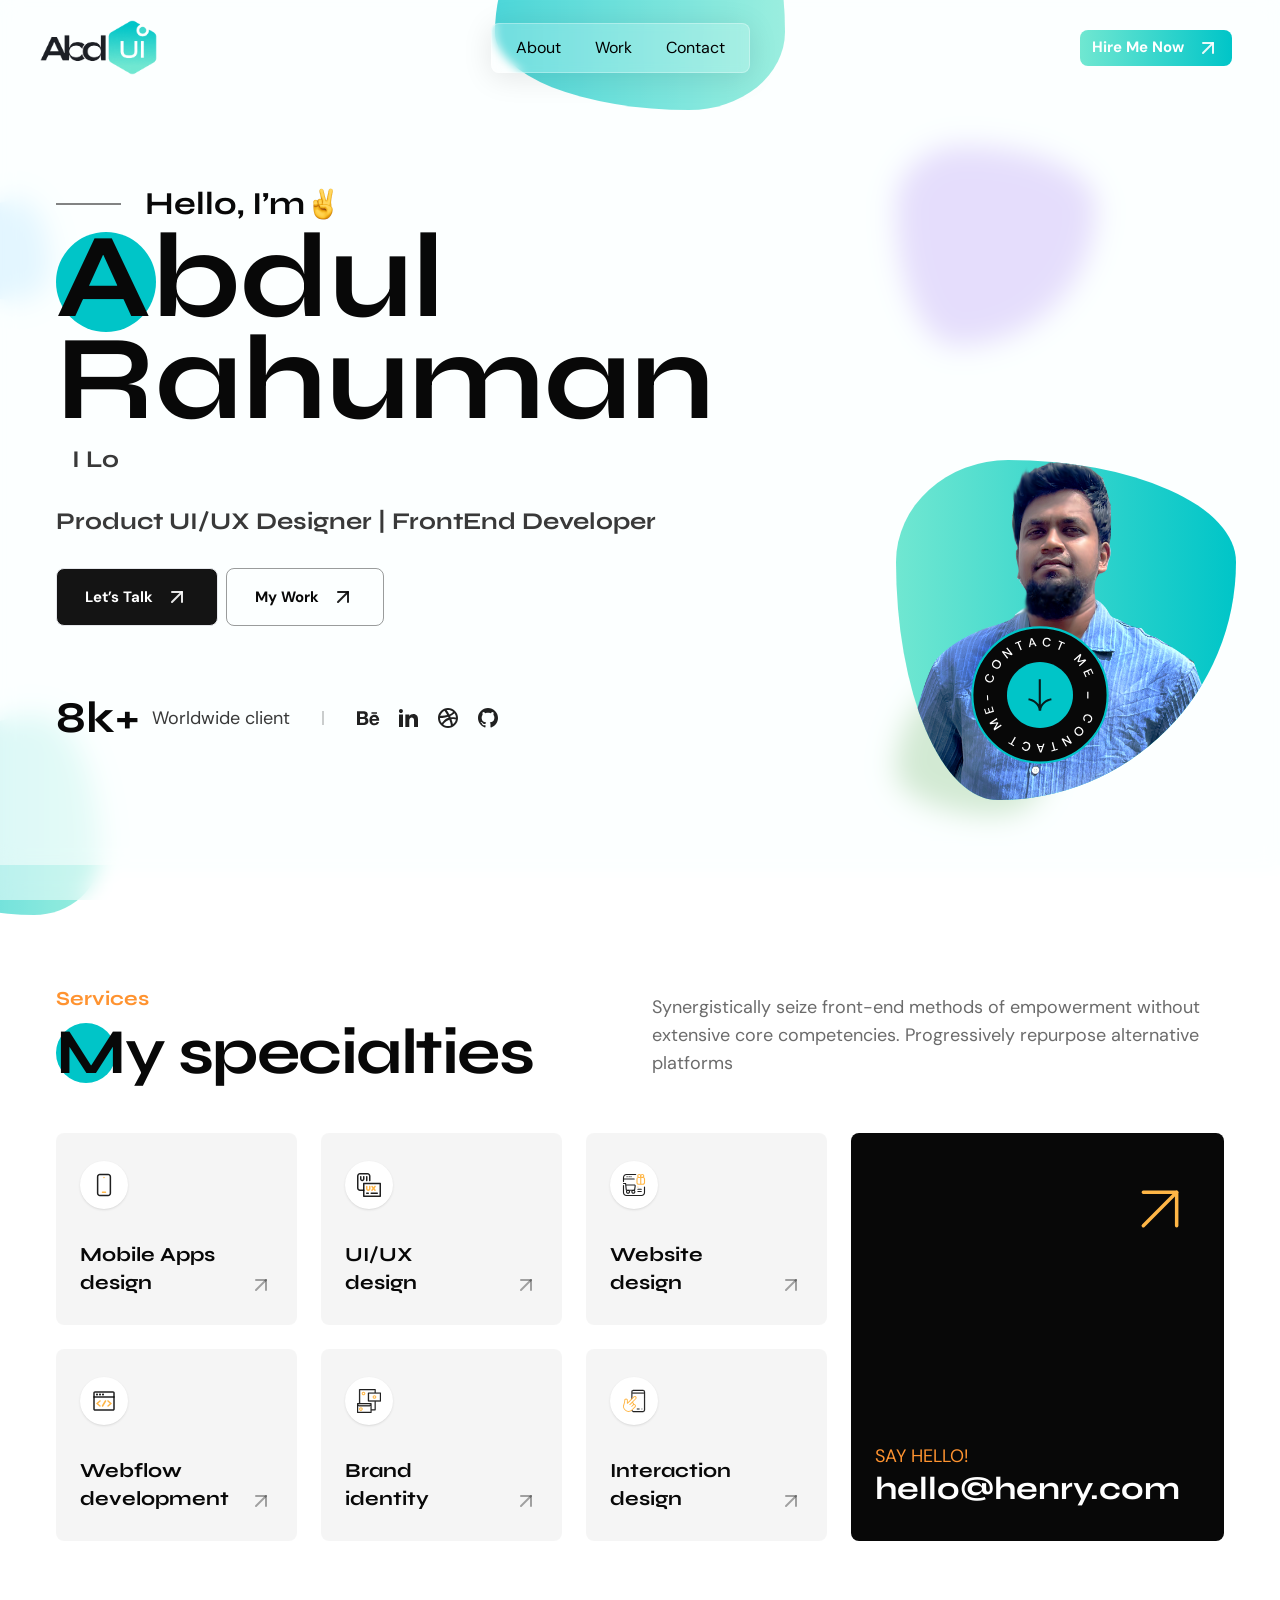
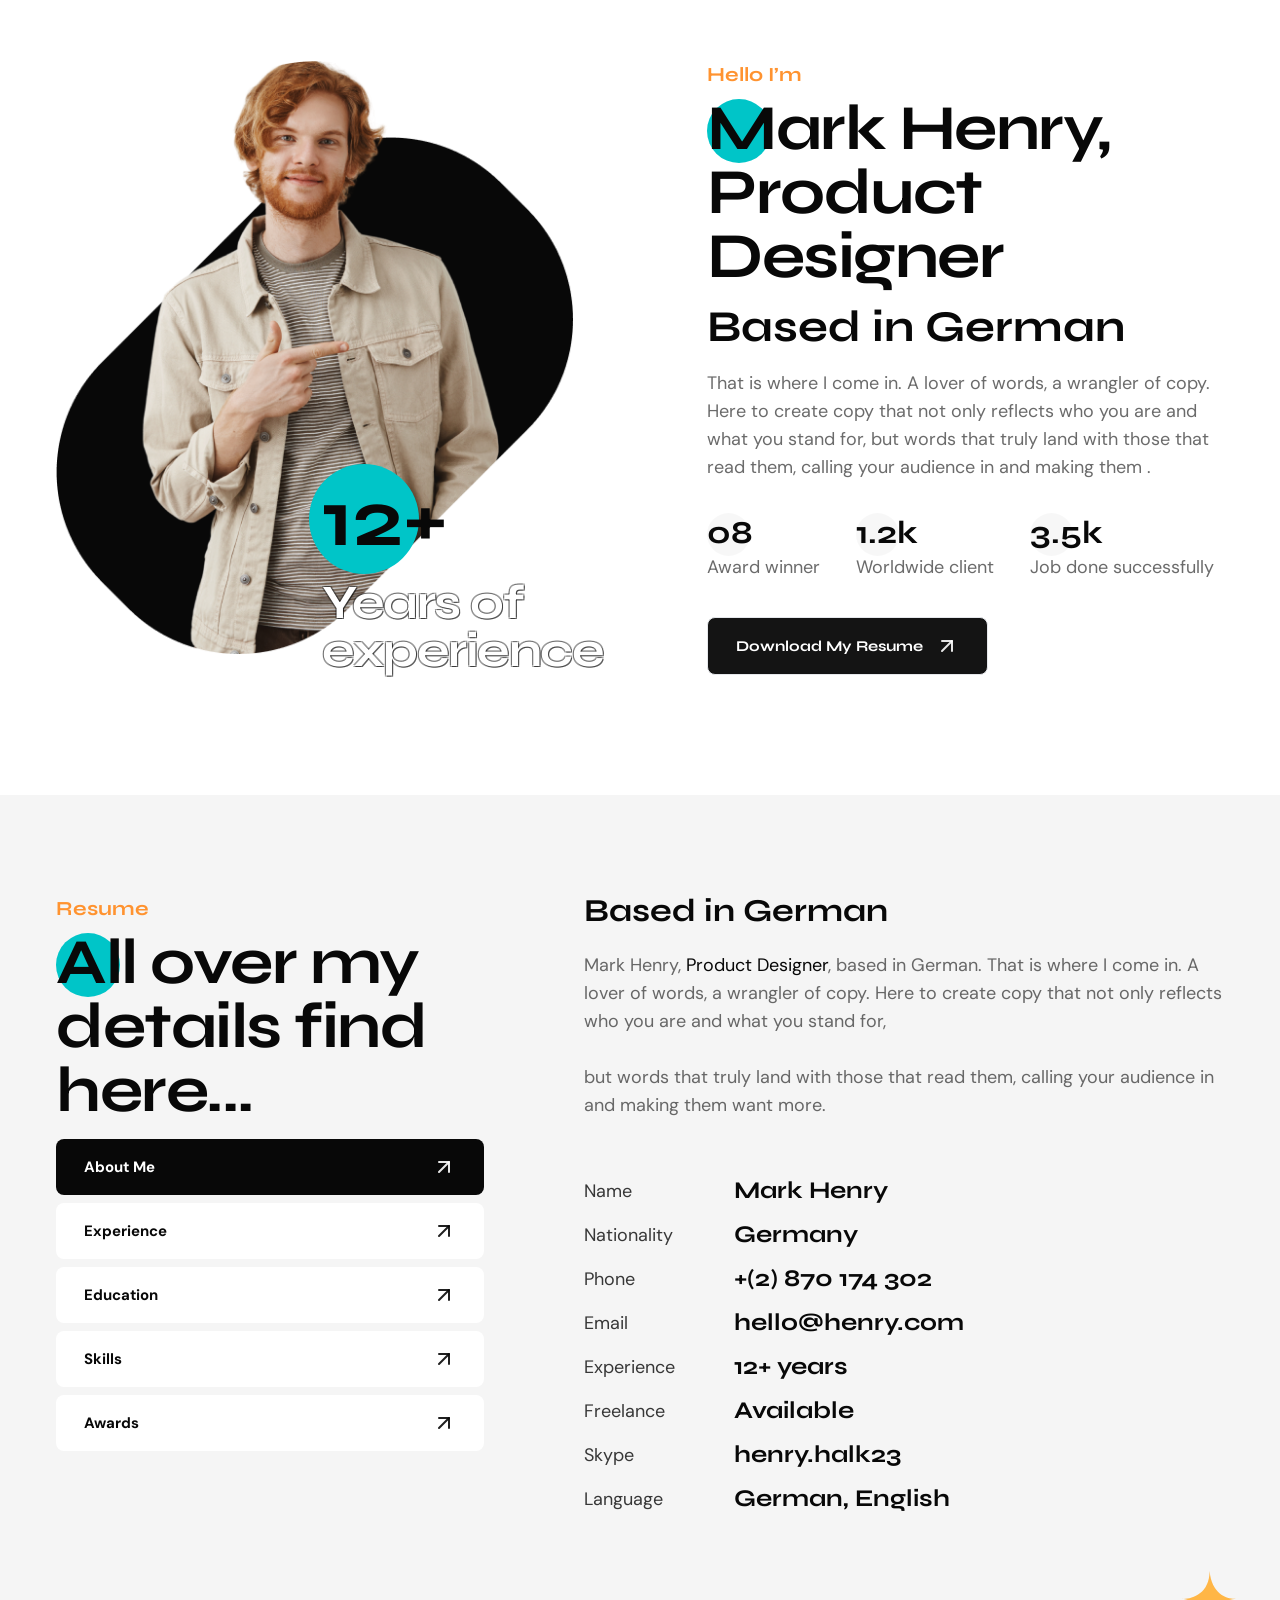
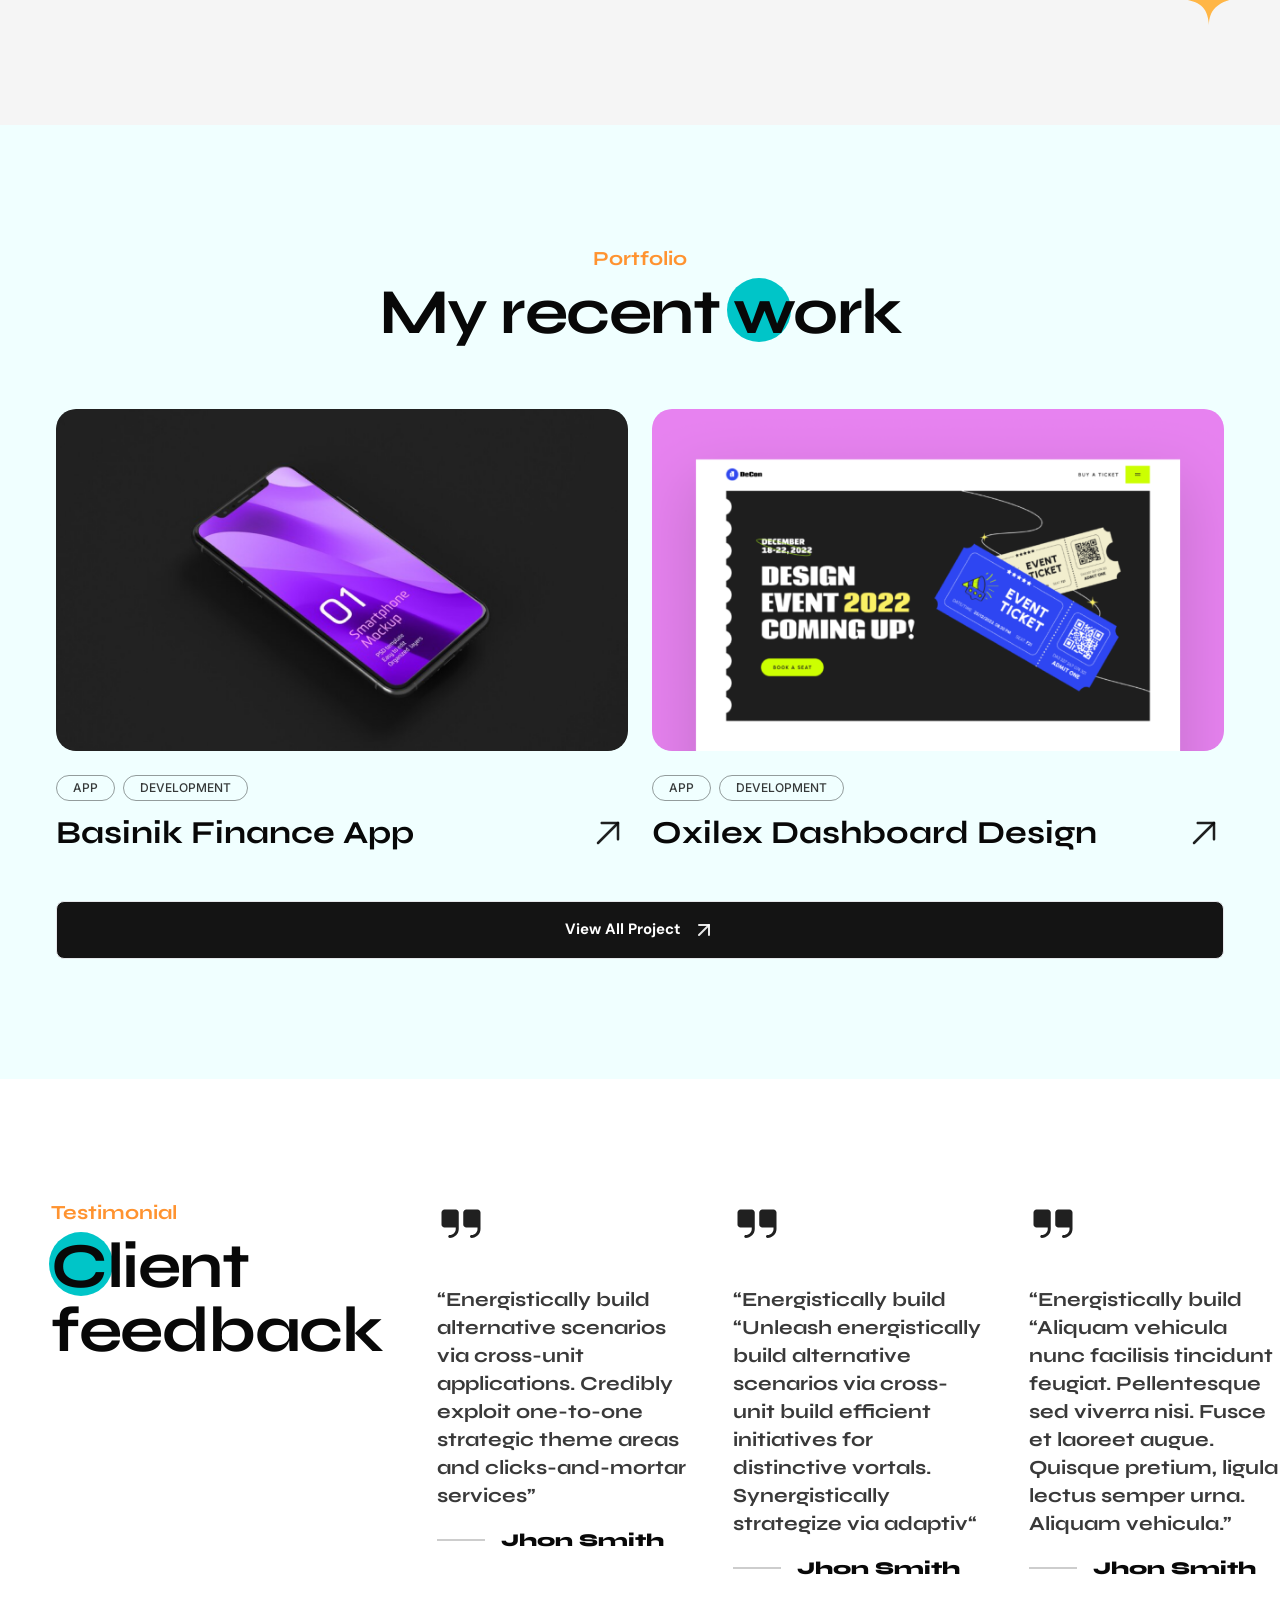
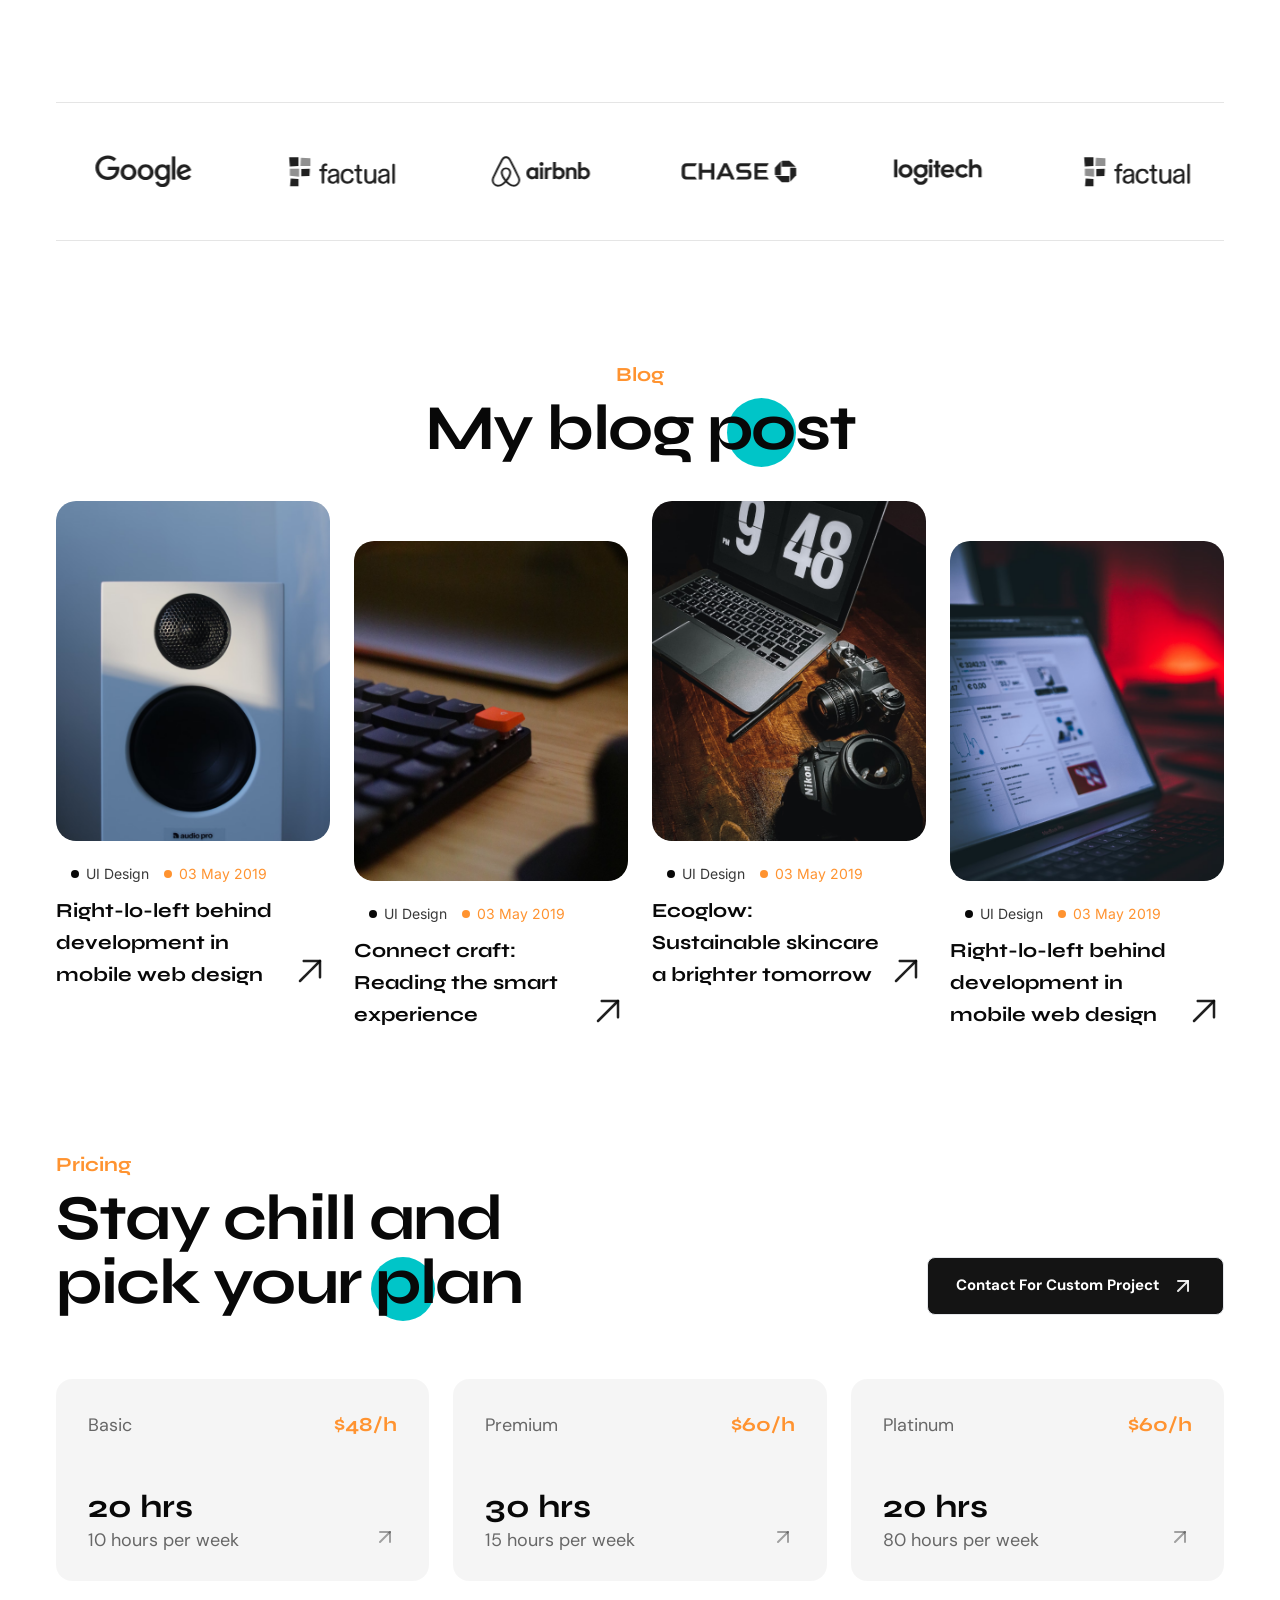
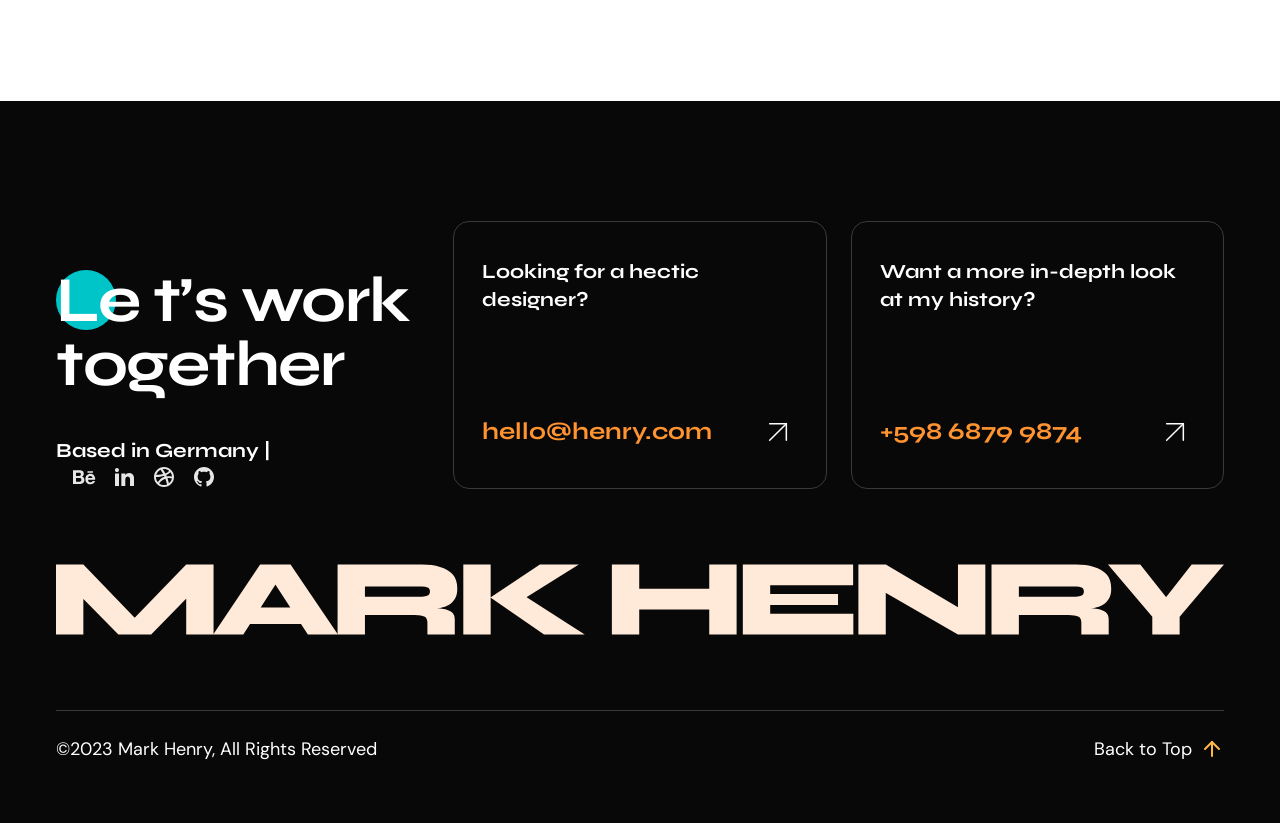
==== index.html @ 4e64bc38 "UI changes" ====
<!DOCTYPE html>
<html class="no-js" lang="en">
  <head>
    <meta charset="utf-8" />
    <meta http-equiv="x-ua-compatible" content="ie=edge" />
    <title>Perez - Tailwind CSS Personal Portfolio Template</title>
    <meta name="AdsBot-Google" content="noindex follow" />
    <meta
      name="description"
      content="Perez - Tailwind CSS Personal Portfolio Template"
    />
    <meta
      name="viewport"
      content="width=device-width, initial-scale=1, shrink-to-fit=no"
    />

    <!-- Favicon -->
    <link rel="shortcut icon" type="image/x-icon" href="images/favicon.png" />

    <!-- CSS (Font, Vendor, Icon, Plugins & Style CSS files) -->

    <!-- Font CSS -->

    <link rel="preconnect" href="https://fonts.googleapis.com" />
    <link rel="preconnect" href="https://fonts.gstatic.com" crossorigin="" />
    <link
      href="https://fonts.googleapis.com/css2?family=DM+Sans:ital,opsz,wght@0,9..40,100;0,9..40,200;0,9..40,300;0,9..40,400;0,9..40,500;0,9..40,600;0,9..40,700;0,9..40,800;0,9..40,900;0,9..40,1000;1,9..40,100;1,9..40,200;1,9..40,300;1,9..40,400;1,9..40,500;1,9..40,600;1,9..40,700;1,9..40,800;1,9..40,900;1,9..40,1000&amp;family=Inter:wght@100;200;300;400;500;600;700;800;900&amp;family=Poppins:ital,wght@0,100;0,200;0,300;0,400;0,500;0,600;0,700;0,800;0,900;1,100;1,200;1,300;1,400;1,500;1,600;1,700;1,800;1,900&amp;family=Syne:wght@400;500;600;700;800&amp;display=swap"
      rel="stylesheet"
    />

    <!-- Plugins CSS (All Plugins Files) -->
    <link rel="stylesheet" href="css/aos.css" />
    <link rel="stylesheet" href="css/swiper-bundle.min.css" />

    <!-- Style CSS -->
    <link rel="stylesheet" href="css/style.css" />
    <link rel="stylesheet" href="css/custom_styles.css" />
  </head>

  <body>
    <div class="overflow-x-hidden">
      <!-- Header start -->

      <div class="glass"></div>
      <div class="canvas">
        <div class="circles">
          <div class="circle research"></div>
          <div class="circle design"></div>
        </div>
        <div class="overlay"></div>
      </div>
      <header
        id="sticky-header"
        class="header-sticky xl:pl-12 container absolute left-0 top-0 w-full z-10"
      >
        <div class="flex pl-4 xl:pl-0">
          <div class="flex-1 flex items-center justify-between">
            <a href="index.html">
              <img src="images/log.png" alt="logo" />
            </a>

            <!-- Link Start -->
            <ul class="navbar-blur">
              <li><a href="">About</a></li>
              <li><a href="">Work</a></li>
              <li><a href="">Contact</a></li>
            </ul>
            <div class="shape-blob two"></div>

            <a
              href="contact.html"
              class="btn-secondary flex items-center flex-wrap py-[6px] px-3 text-[15px] font-bold text-active leading-none mr-2 transition-all duration-300 hover:text-orange md:hover:text-white group"
              >Hire Me Now
              <span class="inline-block ml-3 group-hover:animate-arrow-move-up">
                <svg
                  width="24"
                  height="24"
                  viewBox="0 0 24 24"
                  fill="none"
                  xmlns="http://www.w3.org/2000/svg"
                >
                  <path
                    d="M7 17L17 7"
                    stroke="currentColor"
                    stroke-opacity="0.9"
                    stroke-width="2"
                    stroke-linecap="round"
                    stroke-linejoin="round"
                  ></path>
                  <path
                    d="M7 7H17V17"
                    stroke="currentColor"
                    stroke-opacity="0.9"
                    stroke-width="2"
                    stroke-linecap="round"
                    stroke-linejoin="round"
                  ></path>
                </svg>
              </span>
            </a>
            <!-- Link End -->
          </div>

          <!-- Button Start -->
          <div
            style="display: none"
            id="offcanvas-toggle"
            class="flex-none bg-active flex items-center flex-wrap justify-center py-7 px-[38px] cursor-pointer"
          >
            <button>
              <svg
                width="24"
                height="24"
                viewBox="0 0 24 24"
                fill="none"
                xmlns="http://www.w3.org/2000/svg"
              >
                <rect x="3" y="8" width="18" height="2" fill="white"></rect>
                <rect x="3" y="14" width="18" height="2" fill="white"></rect>
              </svg>
            </button>
          </div>
          <!-- Button End -->
        </div>
      </header>

      <!-- offcanvas-menu start -->
      <div
        id="offcanvas"
        class="offcanvas right-0 top-0 bottom-0 z-50 transform translate-x-full fixed h-full w-[350px] md:w-[460px] transition-all ease-in-out duration-300 bg-black-800 pl-8 flex flex-wrap flex-col justify-between"
      >
        <!-- close button start -->

        <div>
          <div
            class="flex flex-wrap justify-between items-center border-b border-border-white mb-[80px]"
          >
            <a href="index.html">
              <img src="images/offcanvas-logo.png" alt="" />
            </a>
            <button
              id="offcanvas-close"
              class="offcanvas-close bg-primary py-7 px-[38px]"
              aria-label="offcanvas"
            >
              <svg
                width="24"
                height="24"
                viewBox="0 0 24 24"
                fill="none"
                xmlns="http://www.w3.org/2000/svg"
              >
                <path
                  fill-rule="evenodd"
                  clip-rule="evenodd"
                  d="M19.2803 4.71967C19.5732 5.01256 19.5732 5.48744 19.2803 5.78033L5.78033 19.2803C5.48744 19.5732 5.01256 19.5732 4.71967 19.2803C4.42678 18.9874 4.42678 18.5126 4.71967 18.2197L18.2197 4.71967C18.5126 4.42678 18.9874 4.42678 19.2803 4.71967Z"
                  fill="white"
                ></path>
                <path
                  fill-rule="evenodd"
                  clip-rule="evenodd"
                  d="M4.71967 4.71967C5.01256 4.42678 5.48744 4.42678 5.78033 4.71967L19.2803 18.2197C19.5732 18.5126 19.5732 18.9874 19.2803 19.2803C18.9874 19.5732 18.5126 19.5732 18.2197 19.2803L4.71967 5.78033C4.42678 5.48744 4.42678 5.01256 4.71967 4.71967Z"
                  fill="white"
                ></path>
              </svg>
            </button>
          </div>

          <!-- close button end -->

          <!-- offcanvas-menu start -->

          <nav
            class="offcanvas-menu mr-[40px] flex flex-wrap flex-col justify-between"
          >
            <ul>
              <li class="border-b border-border-white py-4 group">
                <a
                  href="index.html"
                  class="text-white text-xl font-bold font-Syne leading-none flex flex-wrap items-center justify-between hover:text-orange transition duration-300"
                  >Home
                  <span class="inline-block group-hover:animate-arrow-move-up">
                    <svg
                      width="24"
                      height="24"
                      viewBox="0 0 24 24"
                      fill="none"
                      xmlns="http://www.w3.org/2000/svg"
                    >
                      <path
                        d="M7 17L17 7"
                        stroke="currentColor"
                        stroke-opacity="0.9"
                        stroke-width="2"
                        stroke-linecap="round"
                        stroke-linejoin="round"
                      ></path>
                      <path
                        d="M7 7H17V17"
                        stroke="currentColor"
                        stroke-opacity="0.9"
                        stroke-width="2"
                        stroke-linecap="round"
                        stroke-linejoin="round"
                      ></path>
                    </svg>
                  </span>
                </a>
              </li>
              <li class="border-b border-border-white py-4 group">
                <a
                  href="about.html"
                  class="text-white text-xl font-bold font-Syne leading-none flex flex-wrap items-center justify-between hover:text-orange transition duration-300"
                  >About
                  <span class="inline-block group-hover:animate-arrow-move-up">
                    <svg
                      width="24"
                      height="24"
                      viewBox="0 0 24 24"
                      fill="none"
                      xmlns="http://www.w3.org/2000/svg"
                    >
                      <path
                        d="M7 17L17 7"
                        stroke="currentColor"
                        stroke-opacity="0.9"
                        stroke-width="2"
                        stroke-linecap="round"
                        stroke-linejoin="round"
                      ></path>
                      <path
                        d="M7 7H17V17"
                        stroke="currentColor"
                        stroke-opacity="0.9"
                        stroke-width="2"
                        stroke-linecap="round"
                        stroke-linejoin="round"
                      ></path>
                    </svg>
                  </span>
                </a>
              </li>
              <li class="border-b border-border-white py-4 group">
                <a
                  href="projects.html"
                  class="text-white text-xl font-bold font-Syne leading-none flex flex-wrap items-center justify-between hover:text-orange transition duration-300"
                  >Project
                  <span class="inline-block group-hover:animate-arrow-move-up">
                    <svg
                      width="24"
                      height="24"
                      viewBox="0 0 24 24"
                      fill="none"
                      xmlns="http://www.w3.org/2000/svg"
                    >
                      <path
                        d="M7 17L17 7"
                        stroke="currentColor"
                        stroke-opacity="0.9"
                        stroke-width="2"
                        stroke-linecap="round"
                        stroke-linejoin="round"
                      ></path>
                      <path
                        d="M7 7H17V17"
                        stroke="currentColor"
                        stroke-opacity="0.9"
                        stroke-width="2"
                        stroke-linecap="round"
                        stroke-linejoin="round"
                      ></path>
                    </svg>
                  </span>
                </a>
              </li>
              <li class="border-b border-border-white py-4 group">
                <a
                  href="project-details.html"
                  class="text-white text-xl font-bold font-Syne leading-none flex flex-wrap items-center justify-between hover:text-orange transition duration-300"
                  >Project details
                  <span class="inline-block group-hover:animate-arrow-move-up">
                    <svg
                      width="24"
                      height="24"
                      viewBox="0 0 24 24"
                      fill="none"
                      xmlns="http://www.w3.org/2000/svg"
                    >
                      <path
                        d="M7 17L17 7"
                        stroke="currentColor"
                        stroke-opacity="0.9"
                        stroke-width="2"
                        stroke-linecap="round"
                        stroke-linejoin="round"
                      ></path>
                      <path
                        d="M7 7H17V17"
                        stroke="currentColor"
                        stroke-opacity="0.9"
                        stroke-width="2"
                        stroke-linecap="round"
                        stroke-linejoin="round"
                      ></path>
                    </svg>
                  </span>
                </a>
              </li>
              <li class="border-b border-border-white py-4 group">
                <a
                  href="blog.html"
                  class="text-white text-xl font-bold font-Syne leading-none flex flex-wrap items-center justify-between hover:text-orange transition duration-300"
                  >Blog
                  <span class="inline-block group-hover:animate-arrow-move-up">
                    <svg
                      width="24"
                      height="24"
                      viewBox="0 0 24 24"
                      fill="none"
                      xmlns="http://www.w3.org/2000/svg"
                    >
                      <path
                        d="M7 17L17 7"
                        stroke="currentColor"
                        stroke-opacity="0.9"
                        stroke-width="2"
                        stroke-linecap="round"
                        stroke-linejoin="round"
                      ></path>
                      <path
                        d="M7 7H17V17"
                        stroke="currentColor"
                        stroke-opacity="0.9"
                        stroke-width="2"
                        stroke-linecap="round"
                        stroke-linejoin="round"
                      ></path>
                    </svg>
                  </span>
                </a>
              </li>
              <li class="border-b border-border-white py-4 group">
                <a
                  href="blog-details.html"
                  class="text-white text-xl font-bold font-Syne leading-none flex flex-wrap items-center justify-between hover:text-orange transition duration-300"
                  >Blog Details
                  <span class="inline-block group-hover:animate-arrow-move-up">
                    <svg
                      width="24"
                      height="24"
                      viewBox="0 0 24 24"
                      fill="none"
                      xmlns="http://www.w3.org/2000/svg"
                    >
                      <path
                        d="M7 17L17 7"
                        stroke="currentColor"
                        stroke-opacity="0.9"
                        stroke-width="2"
                        stroke-linecap="round"
                        stroke-linejoin="round"
                      ></path>
                      <path
                        d="M7 7H17V17"
                        stroke="currentColor"
                        stroke-opacity="0.9"
                        stroke-width="2"
                        stroke-linecap="round"
                        stroke-linejoin="round"
                      ></path>
                    </svg>
                  </span>
                </a>
              </li>

              <li class="border-b border-border-white py-4 group">
                <a
                  href="contact.html"
                  class="text-white text-xl font-bold font-Syne leading-none flex flex-wrap items-center justify-between hover:text-orange transition duration-300"
                  >Contact
                  <span class="inline-block group-hover:animate-arrow-move-up">
                    <svg
                      width="24"
                      height="24"
                      viewBox="0 0 24 24"
                      fill="none"
                      xmlns="http://www.w3.org/2000/svg"
                    >
                      <path
                        d="M7 17L17 7"
                        stroke="currentColor"
                        stroke-opacity="0.9"
                        stroke-width="2"
                        stroke-linecap="round"
                        stroke-linejoin="round"
                      ></path>
                      <path
                        d="M7 7H17V17"
                        stroke="currentColor"
                        stroke-opacity="0.9"
                        stroke-width="2"
                        stroke-linecap="round"
                        stroke-linejoin="round"
                      ></path>
                    </svg>
                  </span>
                </a>
              </li>
            </ul>
          </nav>
        </div>

        <nav class="pb-10">
          <ul class="flex flex-wrap gap-x-4 items-center">
            <li>
              <a
                href="#"
                class="text-white transition-all duration-300 hover:text-orange"
              >
                <svg
                  width="24"
                  height="24"
                  viewBox="0 0 24 24"
                  fill="none"
                  xmlns="http://www.w3.org/2000/svg"
                >
                  <path
                    d="M7.443 5.3501C8.082 5.3501 8.673 5.4001 9.213 5.5481C9.754 5.6471 10.197 5.8451 10.59 6.0921C10.984 6.3401 11.279 6.6861 11.475 7.1311C11.672 7.5761 11.771 8.1211 11.771 8.7141C11.771 9.4071 11.623 10.0001 11.279 10.4451C10.984 10.8911 10.492 11.2861 9.902 11.5831C10.738 11.8311 11.377 12.2761 11.771 12.8701C12.164 13.4631 12.41 14.2051 12.41 15.0461C12.41 15.7391 12.262 16.3321 12.016 16.8271C11.771 17.3221 11.377 17.7671 10.934 18.0641C10.4528 18.3824 9.92083 18.6164 9.361 18.7561C8.771 18.9051 8.181 19.0041 7.591 19.0041H1V5.3501H7.443ZM7.049 10.8901C7.59 10.8901 8.033 10.7421 8.377 10.4951C8.721 10.2481 8.869 9.8021 8.869 9.2581C8.869 8.9611 8.819 8.6651 8.721 8.4671C8.623 8.2691 8.475 8.1201 8.279 7.9721C8.082 7.8731 7.885 7.7741 7.639 7.7251C7.393 7.6751 7.148 7.6751 6.852 7.6751H4V10.8911H7.05L7.049 10.8901ZM7.197 16.7281C7.492 16.7281 7.787 16.6781 8.033 16.6291C8.279 16.5791 8.525 16.4811 8.721 16.3321C8.92138 16.1873 9.08903 16.002 9.213 15.7881C9.311 15.5411 9.41 15.2441 9.41 14.8981C9.41 14.2051 9.213 13.7111 8.82 13.3641C8.426 13.0671 7.885 12.9191 7.246 12.9191H4V16.7291L7.197 16.7281ZM16.689 16.6781C17.082 17.0741 17.672 17.2721 18.459 17.2721C19 17.2721 19.492 17.1241 19.885 16.8771C20.279 16.5801 20.525 16.2831 20.623 15.9871H23.033C22.639 17.1731 22.049 18.0141 21.263 18.5591C20.475 19.0531 19.541 19.3501 18.41 19.3501C17.6864 19.3523 16.9688 19.218 16.295 18.9541C15.6887 18.7267 15.148 18.353 14.721 17.8661C14.2643 17.4107 13.9267 16.8498 13.738 16.2331C13.492 15.5901 13.393 14.8981 13.393 14.1061C13.393 13.3641 13.492 12.6721 13.738 12.0281C13.9749 11.4085 14.3252 10.8384 14.771 10.3471C15.2201 9.88594 15.7543 9.51613 16.344 9.2581C17.0007 8.99416 17.7022 8.85969 18.41 8.8621C19.246 8.8621 19.984 9.0111 20.623 9.3571C21.263 9.7031 21.754 10.0991 22.147 10.6931C22.541 11.2371 22.837 11.8801 23.033 12.5731C23.131 13.2651 23.18 13.9581 23.131 14.7491H16C16 15.5411 16.295 16.2831 16.689 16.6791V16.6781ZM19.787 11.4841C19.443 11.1381 18.902 10.9401 18.262 10.9401C17.82 10.9401 17.475 11.0401 17.18 11.1881C16.885 11.3361 16.689 11.5341 16.492 11.7321C16.311 11.9234 16.1912 12.1643 16.148 12.4241C16.098 12.6721 16.049 12.8701 16.049 13.0671H20.475C20.377 12.3251 20.131 11.8311 19.787 11.4841ZM15.459 6.2901H20.967V7.6261H15.46V6.2901H15.459Z"
                    fill="currentColor"
                    fill-opacity="0.9"
                  ></path>
                </svg>
              </a>
            </li>
            <li>
              <a
                href="#"
                class="text-white transition-all duration-300 hover:text-orange"
                ><svg
                  width="24"
                  height="24"
                  viewBox="0 0 24 24"
                  fill="none"
                  xmlns="http://www.w3.org/2000/svg"
                >
                  <path
                    d="M6.94043 5.00002C6.94017 5.53046 6.7292 6.03906 6.35394 6.41394C5.97868 6.78883 5.46986 6.99929 4.93943 6.99902C4.409 6.99876 3.90039 6.78779 3.52551 6.41253C3.15062 6.03727 2.94016 5.52846 2.94043 4.99802C2.9407 4.46759 3.15166 3.95899 3.52692 3.5841C3.90218 3.20922 4.411 2.99876 4.94143 2.99902C5.47186 2.99929 5.98047 3.21026 6.35535 3.58552C6.73024 3.96078 6.9407 4.46959 6.94043 5.00002ZM7.00043 8.48002H3.00043V21H7.00043V8.48002ZM13.3204 8.48002H9.34043V21H13.2804V14.43C13.2804 10.77 18.0504 10.43 18.0504 14.43V21H22.0004V13.07C22.0004 6.90002 14.9404 7.13002 13.2804 10.16L13.3204 8.48002Z"
                    fill="currentColor"
                    fill-opacity="0.9"
                  ></path>
                </svg>
              </a>
            </li>
            <li>
              <a
                href="#"
                class="text-white transition-all duration-300 hover:text-orange"
                ><svg
                  width="24"
                  height="24"
                  viewBox="0 0 24 24"
                  fill="none"
                  xmlns="http://www.w3.org/2000/svg"
                >
                  <path
                    d="M19.989 11.572C19.907 9.99792 19.3596 8.4836 18.416 7.221C18.1285 7.53061 17.8212 7.82123 17.496 8.091C16.4969 8.92086 15.3805 9.5982 14.183 10.101C14.35 10.451 14.503 10.79 14.638 11.11V11.113C14.665 11.174 14.688 11.231 14.732 11.342L14.749 11.382C16.262 11.212 17.858 11.275 19.405 11.485C19.611 11.512 19.805 11.541 19.989 11.572ZM10.604 4.122C11.5786 5.49516 12.4772 6.92062 13.296 8.392C14.519 7.91 15.53 7.302 16.344 6.625C16.674 6.351 16.938 6.093 17.14 5.87C15.701 4.65972 13.8803 3.99733 12 4C11.524 4 11.058 4.042 10.604 4.121V4.122ZM4.253 9.997C4.93423 9.97981 5.61464 9.93878 6.293 9.874C7.93264 9.72734 9.55828 9.4525 11.155 9.052C10.3205 7.60221 9.41956 6.19171 8.455 4.825C7.42472 5.3354 6.51626 6.06141 5.79124 6.95379C5.06623 7.84617 4.54162 8.88404 4.253 9.997ZM5.783 17.035C6.25195 16.3575 6.77894 15.7221 7.358 15.136C8.812 13.646 10.528 12.486 12.514 11.846L12.576 11.828C12.411 11.464 12.256 11.139 12.1 10.833C10.264 11.368 8.33 11.702 6.403 11.875C5.463 11.96 4.62 11.997 4 12.003C3.99815 13.8356 4.62722 15.6128 5.783 17.035ZM15.004 19.415C14.6184 17.4703 14.0725 15.5607 13.372 13.706C11.372 14.433 9.776 15.496 8.543 16.764C8.0454 17.2664 7.60382 17.8213 7.226 18.419C8.60481 19.4478 10.2797 20.0025 12 20C13.0299 20.0015 14.0504 19.8035 15.005 19.417L15.004 19.415ZM16.878 18.34C18.4393 17.1398 19.5028 15.4057 19.865 13.47C19.525 13.385 19.094 13.3 18.62 13.234C17.5661 13.0823 16.4968 13.0712 15.44 13.201C16.035 14.8799 16.5154 16.5961 16.878 18.34ZM12 22C6.477 22 2 17.523 2 12C2 6.477 6.477 2 12 2C17.523 2 22 6.477 22 12C22 17.523 17.523 22 12 22Z"
                    fill="currentColor"
                    fill-opacity="0.9"
                  ></path>
                </svg>
              </a>
            </li>
            <li>
              <a
                href="#"
                class="text-white transition-all duration-300 hover:text-orange"
                ><svg
                  width="24"
                  height="24"
                  viewBox="0 0 24 24"
                  fill="none"
                  xmlns="http://www.w3.org/2000/svg"
                >
                  <path
                    d="M12.001 2C6.47598 2 2.00098 6.475 2.00098 12C1.99977 14.0992 2.65958 16.1454 3.88679 17.8484C5.114 19.5515 6.84631 20.8249 8.83798 21.488C9.33798 21.575 9.52598 21.275 9.52598 21.012C9.52598 20.775 9.51298 19.988 9.51298 19.15C7.00098 19.613 6.35098 18.538 6.15098 17.975C6.03798 17.687 5.55098 16.8 5.12598 16.562C4.77598 16.375 4.27598 15.912 5.11298 15.9C5.90098 15.887 6.46298 16.625 6.65098 16.925C7.55098 18.437 8.98798 18.012 9.56298 17.75C9.65098 17.1 9.91298 16.663 10.201 16.413C7.97598 16.163 5.65098 15.3 5.65098 11.475C5.65098 10.387 6.03798 9.488 6.67598 8.788C6.57598 8.538 6.22598 7.513 6.77598 6.138C6.77598 6.138 7.61298 5.875 9.52598 7.162C10.3401 6.9364 11.1812 6.82302 12.026 6.825C12.876 6.825 13.726 6.937 14.526 7.162C16.439 5.862 17.276 6.138 17.276 6.138C17.826 7.513 17.476 8.538 17.376 8.788C18.013 9.488 18.401 10.375 18.401 11.475C18.401 15.313 16.064 16.163 13.839 16.413C14.201 16.725 14.514 17.325 14.514 18.263C14.514 19.6 14.501 20.675 14.501 21.013C14.501 21.275 14.689 21.587 15.189 21.487C17.1738 20.8166 18.8985 19.5408 20.1203 17.8389C21.3421 16.1371 21.9995 14.095 22 12C22 6.475 17.525 2 12 2H12.001Z"
                    fill="currentColor"
                    fill-opacity="0.9"
                  ></path>
                </svg>
              </a>
            </li>
          </ul>
        </nav>
      </div>
      <!-- offcanvas-menu end -->

      <!-- Header end -->

      <!-- Hero section start -->
      <div
        class="pro-pic-wrapper aos-init aos-animate"
        data-aos="zoom-out"
        data-aos-delay="300"
      >
        <div class="shape-blob pro-pic"></div>
      </div>
      <section class="bg-secondary relative pt-[140px] pb-[125px]">
        <div class="glass"></div>
        <div class="shape-blob"></div>
        <div class="shape-blob one"></div>
        <div class="shape-blob three"></div>
        <div class="shape-blob four"></div>
        <div class="container hero-container">
          <div class="grid grid-cols-1 2xl:-mx-4">
            <div class="xl:pt-12">
              <span
                class="font-Syne text-black-800 font-bold text-2xl lg:text-[32px] leading-none flex flex-wrap items-center mb-3"
                data-aos="fade-right"
                data-aos-delay="300"
              >
                <span class="mr-6">
                  <svg
                    xmlns="http://www.w3.org/2000/svg"
                    width="65"
                    height="2"
                    viewBox="0 0 65 2"
                    fill="none"
                  >
                    <path d="M0 1H65" stroke="#080808"></path>
                  </svg>
                </span>

                Hello, I’m
                <img class="ml-2" src="images/victory.png" alt="icon" />
              </span>
              <h1
                class="relative z-[1] font-Syne text-black-800 font-bold text-[80px] lg:text-[100px] xl:text-[120px] 2xl:text-[140px] leading-[64px] lg:leading-[80px] xl:leading-[90px] 2xl:leading-[110px] 2xl:before:w-[120px] xl:before:w-[100px] 2xl:before:h-[120px] xl:before:h-[100px] before:rounded-full before:bg-primary before:block before:absolute before:top-[0px] before:left-0 before:-z-[1] lg:before:w-[85px] lg:before:h-[85px] before:w-[70px] before:h-[70px]"
                data-aos="fade-right"
                data-aos-delay="400"
              >
                Abdul
                <!-- <br /> Henry -->
              </h1>
              <h2
                class="font-Syne text-black-800 font-bold text-[80px] lg:text-[100px] xl:text-[120px] 2xl:text-[140px] leading-[64px] lg:leading-[80px] xl:leading-[90px] 2xl:leading-[110px] mb-[20px]"
                data-aos="fade-right"
                data-aos-delay="600"
              >
                Rahuman
              </h2>
              <div
                class="container font-Syne text-black-700 font-bold text-lg md:text-xl xl:text-2xl leading-tight mb-[30px]"
                data-aos="fade-right"
                data-aos-delay="800"
              >
                <p>
                  I <span class="typed-text"></span
                  ><span class="cursor">&nbsp;</span>
                </p>
              </div>
              <p
                class="font-Syne text-black-700 font-bold text-lg md:text-xl xl:text-2xl leading-tight mb-[30px]"
                data-aos="fade-right"
                data-aos-delay="800"
              >
                Product UI/UX Designer | FrontEnd Developer
              </p>

              <div
                class="flex flex-wrap mb-[50px] md:mb-[60px] xl:mb-[70px] 2xl:mb-[80px]"
              >
                <!-- Link Start -->
                <span data-aos="fade-right" data-aos-delay="1000">
                  <a
                    href="contact.html"
                    class="flex items-center flex-wrap btn-primary mr-2 group"
                    >Let’s Talk
                    <span
                      class="inline-block ml-3 group-hover:animate-arrow-move-up"
                    >
                      <svg
                        width="24"
                        height="24"
                        viewBox="0 0 24 24"
                        fill="none"
                        xmlns="http://www.w3.org/2000/svg"
                      >
                        <path
                          d="M7 17L17 7"
                          stroke="currentColor"
                          stroke-opacity="0.9"
                          stroke-width="2"
                          stroke-linecap="round"
                          stroke-linejoin="round"
                        ></path>
                        <path
                          d="M7 7H17V17"
                          stroke="currentColor"
                          stroke-opacity="0.9"
                          stroke-width="2"
                          stroke-linecap="round"
                          stroke-linejoin="round"
                        ></path>
                      </svg>
                    </span>
                  </a>
                </span>
                <!-- Link End -->

                <!-- Link Start -->
                <span data-aos="fade-right" data-aos-delay="1200">
                  <a
                    href="projects.html"
                    class="flex items-center flex-wrap btn-primary-outline group"
                  >
                    My Work
                    <span
                      class="inline-block ml-3 group-hover:animate-arrow-move-up"
                    >
                      <svg
                        width="24"
                        height="24"
                        viewBox="0 0 24 24"
                        fill="none"
                        xmlns="http://www.w3.org/2000/svg"
                      >
                        <path
                          d="M7 17L17 7"
                          stroke="currentColor"
                          stroke-opacity="0.9"
                          stroke-width="2"
                          stroke-linecap="round"
                          stroke-linejoin="round"
                        ></path>
                        <path
                          d="M7 7H17V17"
                          stroke="currentColor"
                          stroke-opacity="0.9"
                          stroke-width="2"
                          stroke-linecap="round"
                          stroke-linejoin="round"
                        ></path>
                      </svg>
                    </span>
                  </a>
                </span>
                <!-- Link End -->
              </div>

              <div
                class="flex flex-wrap items-center"
                data-aos="fade-right"
                data-aos-delay="1400"
              >
                <div class="flex flex-wrap items-center">
                  <span
                    class="font-Syne text-black-800 font-bold text-[44px] leading-none"
                  >
                    <span class="counter">1.2</span>k+</span
                  >
                  <span class="text-lg text-black-700 ml-3"
                    >Worldwide client</span
                  >
                  <span class="mx-8">
                    <svg
                      xmlns="http://www.w3.org/2000/svg"
                      width="2"
                      height="14"
                      viewBox="0 0 2 14"
                      fill="none"
                    >
                      <path
                        d="M1 0L1 14"
                        stroke="#080808"
                        stroke-opacity="0.4"
                      ></path>
                    </svg>
                  </span>
                </div>
                <div class="mt-5 sm:mt-0">
                  <ul class="flex flex-wrap gap-x-4 items-center">
                    <li>
                      <a href="#" class="text-black-800 hover:text-orange">
                        <svg
                          width="24"
                          height="24"
                          viewBox="0 0 24 24"
                          fill="none"
                          xmlns="http://www.w3.org/2000/svg"
                        >
                          <path
                            d="M7.443 5.3501C8.082 5.3501 8.673 5.4001 9.213 5.5481C9.754 5.6471 10.197 5.8451 10.59 6.0921C10.984 6.3401 11.279 6.6861 11.475 7.1311C11.672 7.5761 11.771 8.1211 11.771 8.7141C11.771 9.4071 11.623 10.0001 11.279 10.4451C10.984 10.8911 10.492 11.2861 9.902 11.5831C10.738 11.8311 11.377 12.2761 11.771 12.8701C12.164 13.4631 12.41 14.2051 12.41 15.0461C12.41 15.7391 12.262 16.3321 12.016 16.8271C11.771 17.3221 11.377 17.7671 10.934 18.0641C10.4528 18.3824 9.92083 18.6164 9.361 18.7561C8.771 18.9051 8.181 19.0041 7.591 19.0041H1V5.3501H7.443ZM7.049 10.8901C7.59 10.8901 8.033 10.7421 8.377 10.4951C8.721 10.2481 8.869 9.8021 8.869 9.2581C8.869 8.9611 8.819 8.6651 8.721 8.4671C8.623 8.2691 8.475 8.1201 8.279 7.9721C8.082 7.8731 7.885 7.7741 7.639 7.7251C7.393 7.6751 7.148 7.6751 6.852 7.6751H4V10.8911H7.05L7.049 10.8901ZM7.197 16.7281C7.492 16.7281 7.787 16.6781 8.033 16.6291C8.279 16.5791 8.525 16.4811 8.721 16.3321C8.92138 16.1873 9.08903 16.002 9.213 15.7881C9.311 15.5411 9.41 15.2441 9.41 14.8981C9.41 14.2051 9.213 13.7111 8.82 13.3641C8.426 13.0671 7.885 12.9191 7.246 12.9191H4V16.7291L7.197 16.7281ZM16.689 16.6781C17.082 17.0741 17.672 17.2721 18.459 17.2721C19 17.2721 19.492 17.1241 19.885 16.8771C20.279 16.5801 20.525 16.2831 20.623 15.9871H23.033C22.639 17.1731 22.049 18.0141 21.263 18.5591C20.475 19.0531 19.541 19.3501 18.41 19.3501C17.6864 19.3523 16.9688 19.218 16.295 18.9541C15.6887 18.7267 15.148 18.353 14.721 17.8661C14.2643 17.4107 13.9267 16.8498 13.738 16.2331C13.492 15.5901 13.393 14.8981 13.393 14.1061C13.393 13.3641 13.492 12.6721 13.738 12.0281C13.9749 11.4085 14.3252 10.8384 14.771 10.3471C15.2201 9.88594 15.7543 9.51613 16.344 9.2581C17.0007 8.99416 17.7022 8.85969 18.41 8.8621C19.246 8.8621 19.984 9.0111 20.623 9.3571C21.263 9.7031 21.754 10.0991 22.147 10.6931C22.541 11.2371 22.837 11.8801 23.033 12.5731C23.131 13.2651 23.18 13.9581 23.131 14.7491H16C16 15.5411 16.295 16.2831 16.689 16.6791V16.6781ZM19.787 11.4841C19.443 11.1381 18.902 10.9401 18.262 10.9401C17.82 10.9401 17.475 11.0401 17.18 11.1881C16.885 11.3361 16.689 11.5341 16.492 11.7321C16.311 11.9234 16.1912 12.1643 16.148 12.4241C16.098 12.6721 16.049 12.8701 16.049 13.0671H20.475C20.377 12.3251 20.131 11.8311 19.787 11.4841ZM15.459 6.2901H20.967V7.6261H15.46V6.2901H15.459Z"
                            fill="currentColor"
                            fill-opacity="0.9"
                          ></path>
                        </svg>
                      </a>
                    </li>
                    <li>
                      <a href="#" class="text-black-800 hover:text-orange"
                        ><svg
                          width="24"
                          height="24"
                          viewBox="0 0 24 24"
                          fill="none"
                          xmlns="http://www.w3.org/2000/svg"
                        >
                          <path
                            d="M6.94043 5.00002C6.94017 5.53046 6.7292 6.03906 6.35394 6.41394C5.97868 6.78883 5.46986 6.99929 4.93943 6.99902C4.409 6.99876 3.90039 6.78779 3.52551 6.41253C3.15062 6.03727 2.94016 5.52846 2.94043 4.99802C2.9407 4.46759 3.15166 3.95899 3.52692 3.5841C3.90218 3.20922 4.411 2.99876 4.94143 2.99902C5.47186 2.99929 5.98047 3.21026 6.35535 3.58552C6.73024 3.96078 6.9407 4.46959 6.94043 5.00002ZM7.00043 8.48002H3.00043V21H7.00043V8.48002ZM13.3204 8.48002H9.34043V21H13.2804V14.43C13.2804 10.77 18.0504 10.43 18.0504 14.43V21H22.0004V13.07C22.0004 6.90002 14.9404 7.13002 13.2804 10.16L13.3204 8.48002Z"
                            fill="currentColor"
                            fill-opacity="0.9"
                          ></path>
                        </svg>
                      </a>
                    </li>
                    <li>
                      <a href="#" class="text-black-800 hover:text-orange"
                        ><svg
                          width="24"
                          height="24"
                          viewBox="0 0 24 24"
                          fill="none"
                          xmlns="http://www.w3.org/2000/svg"
                        >
                          <path
                            d="M19.989 11.572C19.907 9.99792 19.3596 8.4836 18.416 7.221C18.1285 7.53061 17.8212 7.82123 17.496 8.091C16.4969 8.92086 15.3805 9.5982 14.183 10.101C14.35 10.451 14.503 10.79 14.638 11.11V11.113C14.665 11.174 14.688 11.231 14.732 11.342L14.749 11.382C16.262 11.212 17.858 11.275 19.405 11.485C19.611 11.512 19.805 11.541 19.989 11.572ZM10.604 4.122C11.5786 5.49516 12.4772 6.92062 13.296 8.392C14.519 7.91 15.53 7.302 16.344 6.625C16.674 6.351 16.938 6.093 17.14 5.87C15.701 4.65972 13.8803 3.99733 12 4C11.524 4 11.058 4.042 10.604 4.121V4.122ZM4.253 9.997C4.93423 9.97981 5.61464 9.93878 6.293 9.874C7.93264 9.72734 9.55828 9.4525 11.155 9.052C10.3205 7.60221 9.41956 6.19171 8.455 4.825C7.42472 5.3354 6.51626 6.06141 5.79124 6.95379C5.06623 7.84617 4.54162 8.88404 4.253 9.997ZM5.783 17.035C6.25195 16.3575 6.77894 15.7221 7.358 15.136C8.812 13.646 10.528 12.486 12.514 11.846L12.576 11.828C12.411 11.464 12.256 11.139 12.1 10.833C10.264 11.368 8.33 11.702 6.403 11.875C5.463 11.96 4.62 11.997 4 12.003C3.99815 13.8356 4.62722 15.6128 5.783 17.035ZM15.004 19.415C14.6184 17.4703 14.0725 15.5607 13.372 13.706C11.372 14.433 9.776 15.496 8.543 16.764C8.0454 17.2664 7.60382 17.8213 7.226 18.419C8.60481 19.4478 10.2797 20.0025 12 20C13.0299 20.0015 14.0504 19.8035 15.005 19.417L15.004 19.415ZM16.878 18.34C18.4393 17.1398 19.5028 15.4057 19.865 13.47C19.525 13.385 19.094 13.3 18.62 13.234C17.5661 13.0823 16.4968 13.0712 15.44 13.201C16.035 14.8799 16.5154 16.5961 16.878 18.34ZM12 22C6.477 22 2 17.523 2 12C2 6.477 6.477 2 12 2C17.523 2 22 6.477 22 12C22 17.523 17.523 22 12 22Z"
                            fill="currentColor"
                            fill-opacity="0.9"
                          ></path>
                        </svg>
                      </a>
                    </li>
                    <li>
                      <a href="#" class="text-black-800 hover:text-orange"
                        ><svg
                          width="24"
                          height="24"
                          viewBox="0 0 24 24"
                          fill="none"
                          xmlns="http://www.w3.org/2000/svg"
                        >
                          <path
                            d="M12.001 2C6.47598 2 2.00098 6.475 2.00098 12C1.99977 14.0992 2.65958 16.1454 3.88679 17.8484C5.114 19.5515 6.84631 20.8249 8.83798 21.488C9.33798 21.575 9.52598 21.275 9.52598 21.012C9.52598 20.775 9.51298 19.988 9.51298 19.15C7.00098 19.613 6.35098 18.538 6.15098 17.975C6.03798 17.687 5.55098 16.8 5.12598 16.562C4.77598 16.375 4.27598 15.912 5.11298 15.9C5.90098 15.887 6.46298 16.625 6.65098 16.925C7.55098 18.437 8.98798 18.012 9.56298 17.75C9.65098 17.1 9.91298 16.663 10.201 16.413C7.97598 16.163 5.65098 15.3 5.65098 11.475C5.65098 10.387 6.03798 9.488 6.67598 8.788C6.57598 8.538 6.22598 7.513 6.77598 6.138C6.77598 6.138 7.61298 5.875 9.52598 7.162C10.3401 6.9364 11.1812 6.82302 12.026 6.825C12.876 6.825 13.726 6.937 14.526 7.162C16.439 5.862 17.276 6.138 17.276 6.138C17.826 7.513 17.476 8.538 17.376 8.788C18.013 9.488 18.401 10.375 18.401 11.475C18.401 15.313 16.064 16.163 13.839 16.413C14.201 16.725 14.514 17.325 14.514 18.263C14.514 19.6 14.501 20.675 14.501 21.013C14.501 21.275 14.689 21.587 15.189 21.487C17.1738 20.8166 18.8985 19.5408 20.1203 17.8389C21.3421 16.1371 21.9995 14.095 22 12C22 6.475 17.525 2 12 2H12.001Z"
                            fill="currentColor"
                            fill-opacity="0.9"
                          ></path>
                        </svg>
                      </a>
                    </li>
                  </ul>
                </div>
              </div>
            </div>
          </div>
        </div>

        <div class="hidden md:block">
          <!-- <img
            class="absolute top-0 right-0 md:max-w-[420px] lg:max-w-[570px] xl:max-w-[650px] 2xl:max-w-[initial]"
            data-aos="fade-left"
            src="images/hero.png"
            alt="hero Image"
          /> -->

          <a href="contact.html">
            <svg
              class="contact-floating absolute bottom-[200px] lg:bottom-[80px] xl:bottom-[80px] right-[40px] lg:right-[150px] xl:right-[150px]"
              width="180"
              height="180"
              viewBox="0 0 180 180"
              fill="none"
              xmlns="http://www.w3.org/2000/svg"
            >
              <g class="animate-spin origin-center">
                <path
                  d="M157.631 90C157.631 127.352 127.352 157.632 89.9995 157.632C52.6476 157.632 22.3678 127.352 22.3678 90C22.3678 52.6481 52.6476 22.3683 89.9995 22.3683C127.352 22.3683 157.631 52.6481 157.631 90Z"
                  fill="#080808"
                  stroke="#00c5c8"
                  stroke-width="2.08333"
                  stroke-miterlimit="10"
                ></path>
                <path
                  d="M43.7883 74.5846C43.5199 75.4042 43.1104 76.0554 42.5597 76.5383C42.0037 77.0107 41.3536 77.3039 40.6095 77.4181C39.8574 77.5296 39.0598 77.4474 38.2165 77.1713C37.3654 76.8927 36.6735 76.4873 36.141 75.9552C35.6005 75.4205 35.2458 74.7983 35.0767 74.0886C34.9103 73.3709 34.9612 72.6023 35.2295 71.7827C35.5469 70.8133 36.0426 70.0987 36.7167 69.6388C37.3908 69.1789 38.1805 69.0055 39.0858 69.1186L38.6292 70.5135C38.1123 70.4665 37.6527 70.5778 37.2503 70.8474C36.8479 71.1171 36.5474 71.5553 36.3487 72.1622C36.0778 72.9897 36.1474 73.7367 36.5574 74.4032C36.9596 75.0671 37.6532 75.5603 38.6384 75.8828C39.6156 76.2027 40.4627 76.2139 41.1796 75.9163C41.8965 75.6188 42.3905 75.0562 42.6614 74.2287C42.86 73.6219 42.8847 73.0934 42.7354 72.6431C42.5862 72.1929 42.2971 71.8365 41.8682 71.5739L42.3249 70.179C43.0903 70.6128 43.6049 71.2132 43.8687 71.9801C44.1324 72.7471 44.1056 73.6152 43.7883 74.5846Z"
                  fill="white"
                ></path>
                <path
                  d="M50.1726 61.9256C49.6756 62.6305 49.0849 63.1374 48.4004 63.4462C47.7159 63.7551 46.9941 63.8651 46.2348 63.7763C45.4688 63.6826 44.7232 63.3802 43.998 62.8689C43.2728 62.3576 42.7408 61.7594 42.4021 61.0741C42.0566 60.3841 41.9143 59.6648 41.9752 58.9163C42.0362 58.1679 42.3151 57.4412 42.812 56.7363C43.309 56.0315 43.8997 55.5246 44.5842 55.2158C45.2687 54.9069 45.9915 54.8027 46.7528 54.9031C47.512 54.9919 48.2542 55.292 48.9794 55.8032C49.7046 56.3145 50.24 56.9152 50.5855 57.6052C50.929 58.2837 51.0703 58.9972 51.0094 59.7456C50.9484 60.4941 50.6695 61.2208 50.1726 61.9256ZM49.2067 61.2447C49.5508 60.7567 49.741 60.2567 49.7774 59.7446C49.8185 59.2257 49.7074 58.7212 49.4441 58.2312C49.1808 57.7411 48.7679 57.2978 48.2053 56.9012C47.6428 56.5046 47.0865 56.2646 46.5365 56.1812C45.9865 56.0979 45.474 56.1627 44.9991 56.3758C44.529 56.5821 44.1219 56.9293 43.7779 57.4173C43.4338 57.9053 43.2412 58.4087 43.2001 58.9276C43.1589 59.4465 43.27 59.951 43.5333 60.441C43.8014 60.9242 44.2167 61.3642 44.7793 61.7608C45.3418 62.1574 45.8957 62.4008 46.4409 62.4909C46.9909 62.5743 47.5034 62.5094 47.9783 62.2963C48.4532 62.0832 48.8627 61.7327 49.2067 61.2447Z"
                  fill="white"
                ></path>
                <path
                  d="M57.1532 53.6456L51.7944 46.7785L52.8343 45.967L60.3121 48.4499L56.2777 43.28L57.3175 42.4685L62.6763 49.3356L61.6365 50.1471L54.1587 47.6642L58.1931 52.8341L57.1532 53.6456Z"
                  fill="white"
                ></path>
                <path
                  d="M70.5729 45.1508L67.6243 38.1023L65.248 39.0964L64.835 38.1092L70.793 35.6168L71.206 36.604L68.8412 37.5933L71.7898 44.6418L70.5729 45.1508Z"
                  fill="white"
                ></path>
                <path
                  d="M78.8716 42.2432L80.7576 33.1533L82.1851 32.9397L86.6248 41.083L85.2465 41.2892L84.1931 39.2953L80.6734 39.822L80.2499 42.0369L78.8716 42.2432ZM80.8879 38.733L83.6692 38.3168L81.6911 34.599L80.8879 38.733Z"
                  fill="white"
                ></path>
                <path
                  d="M96.3093 41.6882C95.4534 41.5795 94.7363 41.3002 94.1579 40.8504C93.5887 40.3935 93.1778 39.8103 92.925 39.1008C92.6734 38.3831 92.6034 37.584 92.7153 36.7034C92.8282 35.8146 93.0957 35.0584 93.5178 34.4346C93.9409 33.8026 94.4851 33.3366 95.1504 33.0364C95.824 32.7373 96.5887 32.6421 97.4445 32.7508C98.4568 32.8794 99.2525 33.2313 99.8317 33.8066C100.411 34.382 100.73 35.125 100.79 36.0357L99.3337 35.8507C99.2823 35.3341 99.0861 34.9036 98.7452 34.5592C98.4042 34.2149 97.9169 34.0025 97.2832 33.922C96.4191 33.8122 95.6984 34.0217 95.1212 34.5505C94.5449 35.071 94.1915 35.8456 94.0608 36.8743C93.9312 37.8948 94.0803 38.7291 94.5081 39.3772C94.9359 40.0252 95.5818 40.4041 96.4459 40.5139C97.0796 40.5944 97.6035 40.5188 98.0176 40.287C98.4317 40.0553 98.7272 39.704 98.9041 39.2331L100.361 39.4181C100.079 40.252 99.5866 40.871 98.8831 41.275C98.1795 41.679 97.3216 41.8168 96.3093 41.6882Z"
                  fill="white"
                ></path>
                <path
                  d="M108.074 44.5801L110.985 37.5128L108.603 36.5314L109.01 35.5415L114.984 38.0021L114.576 38.992L112.205 38.0153L109.294 45.0827L108.074 44.5801Z"
                  fill="white"
                ></path>
                <path
                  d="M123.795 54.407L130.354 48.6754L131.378 49.8467L128.952 55.883L135.251 54.2787L136.274 55.45L129.715 61.1815L128.847 60.1883L133.692 55.9552L128.032 57.3643L127.361 56.596L129.498 51.1752L124.663 55.4002L123.795 54.407Z"
                  fill="white"
                ></path>
                <path
                  d="M133.257 67.1066L141.164 63.4523L143.487 68.4788L142.516 68.9278L140.746 65.0986L138.283 66.2366L139.897 69.727L138.948 70.1655L137.335 66.6752L134.782 67.855L136.552 71.6842L135.58 72.1332L133.257 67.1066Z"
                  fill="white"
                ></path>
                <path
                  d="M137.181 86.6396L138.426 86.6423L138.411 93.4738L137.167 93.4711L137.181 86.6396Z"
                  fill="white"
                ></path>
                <path
                  d="M133.683 111.594C134.061 110.818 134.556 110.229 135.168 109.826C135.783 109.434 136.468 109.232 137.221 109.221C137.981 109.213 138.761 109.404 139.558 109.792C140.364 110.185 140.994 110.681 141.449 111.282C141.912 111.885 142.178 112.55 142.248 113.277C142.315 114.011 142.16 114.766 141.782 115.541C141.335 116.458 140.746 117.099 140.015 117.462C139.284 117.826 138.477 117.89 137.596 117.654L138.239 116.334C138.745 116.451 139.215 116.404 139.651 116.192C140.087 115.979 140.445 115.586 140.724 115.012C141.106 114.229 141.139 113.479 140.824 112.763C140.516 112.05 139.896 111.466 138.964 111.012C138.04 110.561 137.202 110.434 136.45 110.631C135.699 110.828 135.133 111.318 134.751 112.101C134.471 112.675 134.375 113.195 134.461 113.662C134.547 114.128 134.785 114.521 135.174 114.84L134.531 116.16C133.832 115.625 133.404 114.96 133.247 114.164C133.091 113.368 133.236 112.511 133.683 111.594Z"
                  fill="white"
                ></path>
                <path
                  d="M125.614 123.254C126.204 122.624 126.859 122.203 127.58 121.991C128.3 121.78 129.031 121.77 129.771 121.962C130.517 122.161 131.214 122.563 131.862 123.169C132.51 123.776 132.955 124.442 133.197 125.167C133.444 125.898 133.486 126.631 133.323 127.364C133.159 128.097 132.783 128.779 132.194 129.409C131.604 130.039 130.949 130.46 130.228 130.672C129.508 130.884 128.777 130.887 128.037 130.683C127.297 130.491 126.602 130.091 125.954 129.485C125.306 128.878 124.858 128.21 124.611 127.478C124.364 126.759 124.322 126.032 124.485 125.299C124.649 124.566 125.025 123.884 125.614 123.254ZM126.478 124.062C126.07 124.498 125.812 124.967 125.706 125.47C125.594 125.978 125.634 126.493 125.828 127.015C126.021 127.537 126.369 128.033 126.872 128.503C127.375 128.974 127.893 129.288 128.427 129.446C128.96 129.605 129.477 129.611 129.977 129.465C130.471 129.325 130.922 129.037 131.33 128.601C131.738 128.165 131.998 127.693 132.111 127.184C132.223 126.676 132.182 126.161 131.989 125.639C131.789 125.123 131.439 124.63 130.936 124.16C130.433 123.689 129.918 123.372 129.39 123.208C128.856 123.049 128.339 123.043 127.84 123.189C127.34 123.335 126.886 123.626 126.478 124.062Z"
                  fill="white"
                ></path>
                <path
                  d="M117.563 130.504L121.936 138.038L120.795 138.7L113.725 135.221L117.017 140.893L115.876 141.555L111.503 134.021L112.644 133.358L119.714 136.838L116.422 131.166L117.563 130.504Z"
                  fill="white"
                ></path>
                <path
                  d="M103.11 137.094L105.066 144.482L107.557 143.822L107.831 144.857L101.586 146.511L101.312 145.476L103.79 144.819L101.834 137.431L103.11 137.094Z"
                  fill="white"
                ></path>
                <path
                  d="M94.5093 138.832L91.3962 147.578L89.9528 147.594L86.6703 138.92L88.0639 138.904L88.8342 141.024L92.3929 140.984L93.1157 138.848L94.5093 138.832ZM92.0312 142.033L89.2191 142.065L90.6695 146.018L92.0312 142.033Z"
                  fill="white"
                ></path>
                <path
                  d="M77.1843 137.002C78.0177 137.224 78.6908 137.597 79.2035 138.121C79.7061 138.65 80.0349 139.283 80.1901 140.02C80.3432 140.764 80.3052 141.566 80.0762 142.423C79.8451 143.289 79.4785 144.002 78.9766 144.563C78.4725 145.133 77.8707 145.521 77.1713 145.73C76.4638 145.936 75.6933 145.927 74.8599 145.705C73.8742 145.441 73.133 144.986 72.6364 144.338C72.1397 143.69 71.9228 142.911 71.9857 142.001L73.4041 142.38C73.3858 142.898 73.5224 143.351 73.814 143.738C74.1055 144.125 74.5598 144.401 75.1769 144.566C76.0183 144.791 76.7605 144.68 77.4035 144.233C78.0443 143.795 78.4984 143.075 78.766 142.073C79.0314 141.079 78.9956 140.233 78.6588 139.533C78.3219 138.834 77.7327 138.372 76.8913 138.147C76.2742 137.982 75.745 137.987 75.3036 138.161C74.8622 138.335 74.5223 138.643 74.2838 139.086L72.8654 138.707C73.2563 137.919 73.8274 137.372 74.5787 137.066C75.3301 136.76 76.1986 136.739 77.1843 137.002Z"
                  fill="white"
                ></path>
                <path
                  d="M65.8866 132.522L62.0282 139.116L64.2512 140.417L63.7107 141.34L58.1373 138.079L58.6777 137.155L60.8899 138.45L64.7483 131.856L65.8866 132.522Z"
                  fill="white"
                ></path>
                <path
                  d="M51.6575 120.629L44.3842 125.419L43.5287 124.121L46.7486 118.469L40.2915 119.206L39.436 117.907L46.7093 113.116L47.4348 114.218L42.0629 117.756L47.8604 117.126L48.4216 117.978L45.5706 123.059L50.9321 119.527L51.6575 120.629Z"
                  fill="white"
                ></path>
                <path
                  d="M44.0233 106.773L35.696 109.316L34.0791 104.022L35.1022 103.71L36.3339 107.743L38.9273 106.95L37.8045 103.275L38.8038 102.969L39.9266 106.645L42.6151 105.824L41.3833 101.791L42.4064 101.479L44.0233 106.773Z"
                  fill="white"
                ></path>
                <path
                  d="M38.2513 95.1897L37.1449 95.2462L36.8866 90.1867L37.993 90.1302L38.2513 95.1897Z"
                  fill="white"
                ></path>
              </g>
              <g>
                <path
                  d="M89.9999 123.016C108.234 123.016 123.016 108.234 123.016 89.9999C123.016 71.7654 108.234 56.9834 89.9999 56.9834C71.7654 56.9834 56.9834 71.7654 56.9834 89.9999C56.9834 108.234 71.7654 123.016 89.9999 123.016Z"
                  fill="#00c5c8"
                ></path>
                <path
                  fill-rule="evenodd"
                  clip-rule="evenodd"
                  d="M89.0556 105.833H88.7517C88.7517 102.454 87.0878 100.016 84.9217 98.2993C82.7319 96.5641 80.0806 95.6169 78.3337 95.2864L78.721 93.2394C80.7295 93.6194 83.7111 94.6819 86.2156 96.6665C87.1483 97.4056 88.0215 98.2792 88.7523 99.2971V74.1667H90.8356V99.7399C91.622 98.5303 92.6098 97.5106 93.6751 96.6665C96.1795 94.6819 99.1612 93.6194 101.17 93.2394L101.557 95.2864C99.8101 95.6169 97.1587 96.5641 94.969 98.2993C92.8028 100.016 91.1389 102.454 91.1389 105.833H90.835H89.0556Z"
                  fill="#080808"
                  fill-opacity="0.9"
                ></path>
              </g>
            </svg>
          </a>
        </div>
      </section>
      <!-- Hero section end -->

      <!-- Service start -->
      <section class="py-[120px]">
        <div class="container">
          <div
            class="grid grid-cols-12 gap-6 2xl:gap-0 mb-12 items-center"
            data-aos="fade-up"
          >
            <div class="col-span-12 lg:col-span-6 xl:col-span-6">
              <div
                class="font-bold font-Syne leading-none flex flex-wrap flex-col gap-y-2"
              >
                <span class="text-orange text-xl">Services</span>
                <h3
                  class="text-black-800 text-4xl lg:text-5xl xl:text-[64px] tracking-[-1.5px] relative before:rounded-full before:bg-primary before:block before:absolute before:top-[2px] before:left-0 before:-z-[1] before:w-[36px] lg:before:w-[48px] xl:before:w-[60px] before:h-[36px] lg:before:h-[48px] xl:before:h-[60px]"
                >
                  My specialties
                </h3>
              </div>
            </div>
            <div class="col-span-12 lg:col-span-6 xl:col-span-6">
              <p class="paragraph">
                Synergistically seize front-end methods of empowerment without
                extensive core competencies. Progressively repurpose alternative
                platforms
              </p>
            </div>
          </div>

          <div class="grid grid-cols-12 gap-6">
            <div class="col-span-12 xl:col-span-8">
              <div class="grid sm:grid-cols-2 md:grid-cols-3 gap-6">
                <!-- service Item -->

                <div
                  class="px-6 py-7 bg-black-500 rounded-lg transition-all hover:shadow-2xl hover:bg-white group"
                  data-aos="fade-up"
                  data-aos-delay="500"
                >
                  <!-- Icon -->
                  <div
                    class="w-12 h-12 bg-white rounded-full shadow flex flex-wrap items-center justify-center transition-all group-hover:bg-black-500 mb-8"
                  >
                    <svg
                      width="24"
                      height="24"
                      viewBox="0 0 24 24"
                      fill="none"
                      xmlns="http://www.w3.org/2000/svg"
                    >
                      <path
                        fill-rule="evenodd"
                        clip-rule="evenodd"
                        d="M4.875 3.75C4.875 2.09314 6.21814 0.75 7.875 0.75H16.125C17.7819 0.75 19.125 2.09314 19.125 3.75V20.25C19.125 21.9069 17.7819 23.25 16.125 23.25H7.875C6.21814 23.25 4.875 21.9069 4.875 20.25V3.75ZM7.875 2.25C7.04659 2.25 6.375 2.92157 6.375 3.75V20.25C6.375 21.0784 7.04659 21.75 7.875 21.75H16.125C16.9534 21.75 17.625 21.0784 17.625 20.25V3.75C17.625 2.92157 16.9534 2.25 16.125 2.25H7.875Z"
                        fill="#080808"
                        fill-opacity="0.9"
                      ></path>
                      <path
                        d="M12.75 4.5C12.75 4.91422 12.4142 5.25 12 5.25C11.5858 5.25 11.25 4.91422 11.25 4.5C11.25 4.08578 11.5858 3.75 12 3.75C12.4142 3.75 12.75 4.08578 12.75 4.5Z"
                        fill="#FFB646"
                      ></path>
                      <path
                        d="M13.5 19.875C13.9142 19.875 14.25 19.5392 14.25 19.125C14.25 18.7108 13.9142 18.375 13.5 18.375H10.5C10.0858 18.375 9.75 18.7108 9.75 19.125C9.75 19.5392 10.0858 19.875 10.5 19.875H13.5Z"
                        fill="#FFB646"
                      ></path>
                    </svg>
                  </div>

                  <!-- Icon End -->
                  <h4>
                    <a
                      href="projects.html"
                      class="flex flex-wrap items-end justify-between font-bold text-xl font-Syne text-black-800 group-hover:text-orange transition-all"
                    >
                      Mobile Apps <br />
                      design

                      <span
                        class="text-black-text-600 group-hover:text-orange group-hover:animate-arrow-move-up"
                      >
                        <svg
                          width="24"
                          height="24"
                          viewBox="0 0 24 24"
                          fill="none"
                          xmlns="http://www.w3.org/2000/svg"
                        >
                          <path
                            class="transition-all"
                            d="M7 17L17 7"
                            stroke="currentColor"
                            stroke-opacity="0.6"
                            stroke-width="2"
                            stroke-linecap="round"
                            stroke-linejoin="round"
                          ></path>
                          <path
                            class="transition-all"
                            d="M7 7H17V17"
                            stroke="currentColor"
                            stroke-opacity="0.6"
                            stroke-width="2"
                            stroke-linecap="round"
                            stroke-linejoin="round"
                          ></path>
                        </svg>
                      </span>
                    </a>
                  </h4>
                </div>

                <!-- service Item End -->

                <!-- service Item -->

                <div
                  class="px-6 py-7 bg-black-500 rounded-lg transition-all hover:shadow-2xl hover:bg-white group"
                  data-aos="fade-up"
                  data-aos-delay="700"
                >
                  <!-- Icon -->
                  <div
                    class="w-12 h-12 bg-white rounded-full shadow flex flex-wrap items-center justify-center transition-all group-hover:bg-black-500 mb-8"
                  >
                    <svg
                      width="24"
                      height="24"
                      viewBox="0 0 24 24"
                      fill="none"
                      xmlns="http://www.w3.org/2000/svg"
                    >
                      <g clip-path="url(#clip0_1513_4913)">
                        <path
                          d="M23.25 24H6.75C6.55109 24 6.36032 23.921 6.21967 23.7803C6.07902 23.6397 6 23.4489 6 23.25V10.5C6 10.3011 6.07902 10.1103 6.21967 9.96967C6.36032 9.82902 6.55109 9.75 6.75 9.75H23.25C23.4489 9.75 23.6397 9.82902 23.7803 9.96967C23.921 10.1103 24 10.3011 24 10.5V23.25C24 23.4489 23.921 23.6397 23.7803 23.7803C23.6397 23.921 23.4489 24 23.25 24ZM7.5 22.5H22.5V11.25H7.5V22.5Z"
                          fill="#080808"
                          fill-opacity="0.9"
                        ></path>
                        <path
                          d="M6.75 18H3C2.20435 18 1.44129 17.6839 0.87868 17.1213C0.316071 16.5587 0 15.7956 0 15V3C0 2.20435 0.316071 1.44129 0.87868 0.87868C1.44129 0.316071 2.20435 0 3 0L10.5 0C11.2956 0 12.0587 0.316071 12.6213 0.87868C13.1839 1.44129 13.5 2.20435 13.5 3V7.5C13.5 7.69891 13.421 7.88968 13.2803 8.03033C13.1397 8.17098 12.9489 8.25 12.75 8.25C12.5511 8.25 12.3603 8.17098 12.2197 8.03033C12.079 7.88968 12 7.69891 12 7.5V3C12 2.60218 11.842 2.22064 11.5607 1.93934C11.2794 1.65804 10.8978 1.5 10.5 1.5H3C2.60218 1.5 2.22064 1.65804 1.93934 1.93934C1.65804 2.22064 1.5 2.60218 1.5 3V15C1.5 15.3978 1.65804 15.7794 1.93934 16.0607C2.22064 16.342 2.60218 16.5 3 16.5H6.75C6.94891 16.5 7.13968 16.579 7.28033 16.7197C7.42098 16.8603 7.5 17.0511 7.5 17.25C7.5 17.4489 7.42098 17.6397 7.28033 17.7803C7.13968 17.921 6.94891 18 6.75 18Z"
                          fill="#080808"
                          fill-opacity="0.9"
                        ></path>
                        <path
                          d="M5.25 8.25C4.65326 8.25 4.08097 8.01295 3.65901 7.59099C3.23705 7.16903 3 6.59674 3 6V3.75C3 3.55109 3.07902 3.36032 3.21967 3.21967C3.36032 3.07902 3.55109 3 3.75 3C3.94891 3 4.13968 3.07902 4.28033 3.21967C4.42098 3.36032 4.5 3.55109 4.5 3.75V6C4.5 6.19891 4.57902 6.38968 4.71967 6.53033C4.86032 6.67098 5.05109 6.75 5.25 6.75C5.44891 6.75 5.63968 6.67098 5.78033 6.53033C5.92098 6.38968 6 6.19891 6 6V3.75C6 3.55109 6.07902 3.36032 6.21967 3.21967C6.36032 3.07902 6.55109 3 6.75 3C6.94891 3 7.13968 3.07902 7.28033 3.21967C7.42098 3.36032 7.5 3.55109 7.5 3.75V6C7.5 6.59674 7.26295 7.16903 6.84099 7.59099C6.41903 8.01295 5.84674 8.25 5.25 8.25Z"
                          fill="#080808"
                          fill-opacity="0.9"
                        ></path>
                        <path
                          d="M11.25 18C10.6533 18 10.081 17.7629 9.65901 17.341C9.23705 16.919 9 16.3467 9 15.75V13.5C9 13.3011 9.07902 13.1103 9.21967 12.9697C9.36032 12.829 9.55109 12.75 9.75 12.75C9.94891 12.75 10.1397 12.829 10.2803 12.9697C10.421 13.1103 10.5 13.3011 10.5 13.5V15.75C10.5 15.9489 10.579 16.1397 10.7197 16.2803C10.8603 16.421 11.0511 16.5 11.25 16.5C11.4489 16.5 11.6397 16.421 11.7803 16.2803C11.921 16.1397 12 15.9489 12 15.75V13.5C12 13.3011 12.079 13.1103 12.2197 12.9697C12.3603 12.829 12.5511 12.75 12.75 12.75C12.9489 12.75 13.1397 12.829 13.2803 12.9697C13.421 13.1103 13.5 13.3011 13.5 13.5V15.75C13.5 16.3467 13.2629 16.919 12.841 17.341C12.419 17.7629 11.8467 18 11.25 18Z"
                          fill="#FFB646"
                        ></path>
                        <path
                          d="M9.75 8.25C9.55109 8.25 9.36032 8.17098 9.21967 8.03033C9.07902 7.88968 9 7.69891 9 7.5V3.75C9 3.55109 9.07902 3.36032 9.21967 3.21967C9.36032 3.07902 9.55109 3 9.75 3C9.94891 3 10.1397 3.07902 10.2803 3.21967C10.421 3.36032 10.5 3.55109 10.5 3.75V7.5C10.5 7.69891 10.421 7.88968 10.2803 8.03033C10.1397 8.17098 9.94891 8.25 9.75 8.25Z"
                          fill="#080808"
                          fill-opacity="0.9"
                        ></path>
                        <path
                          d="M18 18C17.8873 17.9995 17.7762 17.9736 17.6749 17.9242C17.5737 17.8749 17.4848 17.8034 17.415 17.715L14.415 13.965C14.3109 13.8085 14.2694 13.6187 14.2987 13.4331C14.3279 13.2475 14.4258 13.0796 14.5729 12.9627C14.72 12.8458 14.9056 12.7883 15.093 12.8017C15.2804 12.8151 15.456 12.8983 15.585 13.035L18.585 16.785C18.6721 16.8953 18.7265 17.0279 18.742 17.1677C18.7574 17.3074 18.7333 17.4487 18.6723 17.5754C18.6113 17.702 18.5159 17.809 18.397 17.8841C18.2781 17.9592 18.1406 17.9993 18 18Z"
                          fill="#FFB646"
                        ></path>
                        <path
                          d="M15 18C14.8594 17.9994 14.7218 17.9592 14.6029 17.8841C14.484 17.809 14.3887 17.7021 14.3277 17.5754C14.2667 17.4487 14.2425 17.3074 14.258 17.1677C14.2734 17.0279 14.3278 16.8953 14.415 16.785L17.415 13.035C17.4725 12.9485 17.5473 12.8749 17.6347 12.8189C17.7221 12.7628 17.8203 12.7255 17.9228 12.7093C18.0254 12.6932 18.1303 12.6985 18.2307 12.725C18.3311 12.7514 18.425 12.7985 18.5063 12.8631C18.5876 12.9277 18.6545 13.0085 18.703 13.1004C18.7514 13.1922 18.7803 13.2932 18.7877 13.3968C18.7951 13.5003 18.7809 13.6043 18.746 13.7022C18.7111 13.8 18.6563 13.8895 18.585 13.965L15.585 17.715C15.5151 17.8034 15.4263 17.8749 15.325 17.9243C15.2237 17.9736 15.1126 17.9995 15 18Z"
                          fill="#FFB646"
                        ></path>
                        <path
                          d="M11.25 21H9.75C9.55109 21 9.36032 20.921 9.21967 20.7803C9.07902 20.6397 9 20.4489 9 20.25C9 20.0511 9.07902 19.8603 9.21967 19.7197C9.36032 19.579 9.55109 19.5 9.75 19.5H11.25C11.4489 19.5 11.6397 19.579 11.7803 19.7197C11.921 19.8603 12 20.0511 12 20.25C12 20.4489 11.921 20.6397 11.7803 20.7803C11.6397 20.921 11.4489 21 11.25 21Z"
                          fill="#080808"
                          fill-opacity="0.9"
                        ></path>
                        <path
                          d="M20.25 21H14.25C14.0511 21 13.8603 20.921 13.7197 20.7803C13.579 20.6397 13.5 20.4489 13.5 20.25C13.5 20.0511 13.579 19.8603 13.7197 19.7197C13.8603 19.579 14.0511 19.5 14.25 19.5H20.25C20.4489 19.5 20.6397 19.579 20.7803 19.7197C20.921 19.8603 21 20.0511 21 20.25C21 20.4489 20.921 20.6397 20.7803 20.7803C20.6397 20.921 20.4489 21 20.25 21Z"
                          fill="#080808"
                          fill-opacity="0.9"
                        ></path>
                      </g>
                      <defs>
                        <clipPath id="clip0_1513_4913">
                          <rect width="24" height="24" fill="white"></rect>
                        </clipPath>
                      </defs>
                    </svg>
                  </div>

                  <!-- Icon End -->
                  <h4>
                    <a
                      href="projects.html"
                      class="flex flex-wrap items-end justify-between font-bold text-xl font-Syne text-black-800 group-hover:text-orange transition-all"
                    >
                      UI/UX <br />
                      design

                      <span
                        class="text-black-text-600 group-hover:text-orange group-hover:animate-arrow-move-up"
                      >
                        <svg
                          width="24"
                          height="24"
                          viewBox="0 0 24 24"
                          fill="none"
                          xmlns="http://www.w3.org/2000/svg"
                        >
                          <path
                            class="transition-all"
                            d="M7 17L17 7"
                            stroke="currentColor"
                            stroke-opacity="0.6"
                            stroke-width="2"
                            stroke-linecap="round"
                            stroke-linejoin="round"
                          ></path>
                          <path
                            class="transition-all"
                            d="M7 7H17V17"
                            stroke="currentColor"
                            stroke-opacity="0.6"
                            stroke-width="2"
                            stroke-linecap="round"
                            stroke-linejoin="round"
                          ></path>
                        </svg>
                      </span>
                    </a>
                  </h4>
                </div>

                <!-- service Item End -->

                <!-- service Item -->

                <div
                  class="px-6 py-7 bg-black-500 rounded-lg transition-all hover:shadow-2xl hover:bg-white group"
                  data-aos="fade-up"
                  data-aos-delay="900"
                >
                  <!-- Icon -->
                  <div
                    class="w-12 h-12 bg-white rounded-full shadow flex flex-wrap items-center justify-center transition-all group-hover:bg-black-500 mb-8"
                  >
                    <svg
                      width="24"
                      height="24"
                      viewBox="0 0 24 24"
                      fill="none"
                      xmlns="http://www.w3.org/2000/svg"
                    >
                      <g clip-path="url(#clip0_1513_4939)">
                        <path
                          d="M5.06177 4.21875C5.37243 4.21875 5.62427 3.96691 5.62427 3.65625C5.62427 3.34559 5.37243 3.09375 5.06177 3.09375C4.75111 3.09375 4.49927 3.34559 4.49927 3.65625C4.49927 3.96691 4.75111 4.21875 5.06177 4.21875Z"
                          fill="#080808"
                          fill-opacity="0.9"
                        ></path>
                        <path
                          d="M7.11975 4.21875C7.43041 4.21875 7.68225 3.96691 7.68225 3.65625C7.68225 3.34559 7.43041 3.09375 7.11975 3.09375C6.80909 3.09375 6.55725 3.34559 6.55725 3.65625C6.55725 3.96691 6.80909 4.21875 7.11975 4.21875Z"
                          fill="#080808"
                          fill-opacity="0.9"
                        ></path>
                        <path
                          d="M8.99774 4.21875C9.3084 4.21875 9.56024 3.96691 9.56024 3.65625C9.56024 3.34559 9.3084 3.09375 8.99774 3.09375C8.68708 3.09375 8.43524 3.34559 8.43524 3.65625C8.43524 3.96691 8.68708 4.21875 8.99774 4.21875Z"
                          fill="#080808"
                          fill-opacity="0.9"
                        ></path>
                        <path
                          d="M15.891 14.5388C16.2017 14.5388 16.4535 14.287 16.4535 13.9763C16.4535 13.6657 16.2017 13.4138 15.891 13.4138C15.5803 13.4138 15.3285 13.6657 15.3285 13.9763C15.3285 14.287 15.5803 14.5388 15.891 14.5388Z"
                          fill="#FFB646"
                        ></path>
                        <path
                          d="M1.49927 9.0675C1.18877 9.0675 0.936768 8.8155 0.936768 8.505V4.5C0.936768 2.53275 2.53202 0.9375 4.49927 0.9375H13.6883C13.9988 0.9375 14.2508 1.1895 14.2508 1.5C14.2508 1.8105 13.9988 2.0625 13.6883 2.0625H4.49927C3.15302 2.0625 2.06177 3.15375 2.06177 4.5V8.505C2.06177 8.8155 1.80977 9.0675 1.49927 9.0675Z"
                          fill="#080808"
                          fill-opacity="0.9"
                        ></path>
                        <path
                          d="M19.4993 23.0625H4.49927C2.53202 23.0625 0.936768 21.4672 0.936768 19.5V12.5625C0.936768 12.252 1.18877 12 1.49927 12C1.80977 12 2.06177 12.252 2.06177 12.5625V19.5C2.06177 20.8462 3.15302 21.9375 4.49927 21.9375H19.4993C20.8455 21.9375 21.9368 20.8462 21.9368 19.5V13.986C21.9368 13.6755 22.1888 13.4235 22.4993 13.4235C22.8098 13.4235 23.0618 13.6755 23.0618 13.986V19.5C23.0618 21.4672 21.4665 23.0625 19.4993 23.0625Z"
                          fill="#080808"
                          fill-opacity="0.9"
                        ></path>
                        <path
                          d="M12.1808 6.56323H1.49927V5.43823H12.1808C12.4913 5.43823 12.7433 5.69023 12.7433 6.00073C12.7433 6.31123 12.4913 6.56323 12.1808 6.56323Z"
                          fill="#080808"
                          fill-opacity="0.9"
                        ></path>
                        <path
                          d="M20.9993 11.8125H16.4993C15.3615 11.8125 14.4368 10.8878 14.4368 9.75V6C14.4368 4.86225 15.3615 3.9375 16.4993 3.9375H20.9993C22.137 3.9375 23.0618 4.86225 23.0618 6V9.75C23.0618 10.8878 22.137 11.8125 20.9993 11.8125ZM16.4993 5.0625C15.9825 5.0625 15.5618 5.48325 15.5618 6V9.75C15.5618 10.2667 15.9825 10.6875 16.4993 10.6875H20.9993C21.516 10.6875 21.9368 10.2667 21.9368 9.75V6C21.9368 5.48325 21.516 5.0625 20.9993 5.0625H16.4993Z"
                          fill="#FFB646"
                        ></path>
                        <path
                          d="M19.3118 5.0625H17.2493C16.1115 5.0625 15.1868 4.13775 15.1868 3C15.1868 1.86225 16.1115 0.9375 17.2493 0.9375C18.387 0.9375 19.3118 1.86225 19.3118 3V5.0625ZM17.2493 2.0625C16.7325 2.0625 16.3118 2.48325 16.3118 3C16.3118 3.51675 16.7325 3.9375 17.2493 3.9375H18.1868V3C18.1868 2.48325 17.766 2.0625 17.2493 2.0625Z"
                          fill="#FFB646"
                        ></path>
                        <path
                          d="M20.2493 5.0625H18.1868V3C18.1868 1.86225 19.1115 0.9375 20.2493 0.9375C21.387 0.9375 22.3118 1.86225 22.3118 3C22.3118 4.13775 21.387 5.0625 20.2493 5.0625ZM19.3118 3.9375H20.2493C20.766 3.9375 21.1868 3.51675 21.1868 3C21.1868 2.48325 20.766 2.0625 20.2493 2.0625C19.7325 2.0625 19.3118 2.48325 19.3118 3V3.9375Z"
                          fill="#FFB646"
                        ></path>
                        <path
                          d="M18.1868 4.5H19.3118V11.25H18.1868V4.5Z"
                          fill="#FFB646"
                        ></path>
                        <path
                          d="M6.02325 20.8628C4.8855 20.8628 3.96075 19.938 3.96075 18.8003C3.96075 17.6625 4.8855 16.7378 6.02325 16.7378C7.161 16.7378 8.08575 17.6625 8.08575 18.8003C8.08575 19.938 7.161 20.8628 6.02325 20.8628ZM6.02325 17.8628C5.5065 17.8628 5.08575 18.2835 5.08575 18.8003C5.08575 19.317 5.5065 19.7378 6.02325 19.7378C6.54 19.7378 6.96075 19.317 6.96075 18.8003C6.96075 18.2835 6.54 17.8628 6.02325 17.8628Z"
                          fill="#080808"
                          fill-opacity="0.9"
                        ></path>
                        <path
                          d="M11.3647 20.8628C10.227 20.8628 9.30225 19.938 9.30225 18.8003C9.30225 17.6625 10.227 16.7378 11.3647 16.7378C12.5025 16.7378 13.4272 17.6625 13.4272 18.8003C13.4272 19.938 12.5025 20.8628 11.3647 20.8628ZM11.3647 17.8628C10.848 17.8628 10.4272 18.2835 10.4272 18.8003C10.4272 19.317 10.848 19.7378 11.3647 19.7378C11.8815 19.7378 12.3022 19.317 12.3022 18.8003C12.3022 18.2835 11.8815 17.8628 11.3647 17.8628Z"
                          fill="#080808"
                          fill-opacity="0.9"
                        ></path>
                        <path
                          d="M19.2615 15.6833H15.8873C15.5766 15.6833 15.3248 15.9352 15.3248 16.2458C15.3248 16.5565 15.5766 16.8083 15.8873 16.8083H19.2615C19.5722 16.8083 19.824 16.5565 19.824 16.2458C19.824 15.9352 19.5722 15.6833 19.2615 15.6833Z"
                          fill="#080808"
                          fill-opacity="0.9"
                        ></path>
                        <path
                          d="M19.2615 17.9529H15.8873C15.5766 17.9529 15.3248 18.2047 15.3248 18.5154C15.3248 18.826 15.5766 19.0779 15.8873 19.0779H19.2615C19.5722 19.0779 19.824 18.826 19.824 18.5154C19.824 18.2047 19.5722 17.9529 19.2615 17.9529Z"
                          fill="#080808"
                          fill-opacity="0.9"
                        ></path>
                        <path
                          d="M11.9175 17.8628H4.98902C4.32002 17.8628 3.75827 17.3603 3.68477 16.6958L3.06452 11.1218H1.49927C1.18877 11.1218 0.936768 10.8698 0.936768 10.5593C0.936768 10.2488 1.18877 9.99683 1.49927 9.99683H3.71402C3.91652 9.99683 4.08677 10.1491 4.10927 10.3501L4.23602 11.4893H12.453C12.834 11.4893 13.1955 11.6543 13.4445 11.9416C13.6943 12.2296 13.806 12.6106 13.7528 12.9878L13.2165 16.7363C13.1243 17.3828 12.57 17.8628 11.9175 17.8628ZM4.36127 12.6143L4.80227 16.5713C4.81277 16.6666 4.89302 16.7378 4.98827 16.7378H11.9175C12.0105 16.7378 12.09 16.6688 12.1028 16.5773L12.639 12.8288C12.6495 12.7546 12.6158 12.7036 12.5948 12.6796C12.5738 12.6556 12.528 12.6151 12.453 12.6151H4.36202L4.36127 12.6143Z"
                          fill="#080808"
                          fill-opacity="0.9"
                        ></path>
                      </g>
                      <defs>
                        <clipPath id="clip0_1513_4939">
                          <rect width="24" height="24" fill="white"></rect>
                        </clipPath>
                      </defs>
                    </svg>
                  </div>

                  <!-- Icon End -->
                  <h4>
                    <a
                      href="projects.html"
                      class="flex flex-wrap items-end justify-between font-bold text-xl font-Syne text-black-800 group-hover:text-orange transition-all"
                    >
                      Website <br />
                      design

                      <span
                        class="text-black-text-600 group-hover:text-orange group-hover:animate-arrow-move-up"
                      >
                        <svg
                          width="24"
                          height="24"
                          viewBox="0 0 24 24"
                          fill="none"
                          xmlns="http://www.w3.org/2000/svg"
                        >
                          <path
                            class="transition-all"
                            d="M7 17L17 7"
                            stroke="currentColor"
                            stroke-opacity="0.6"
                            stroke-width="2"
                            stroke-linecap="round"
                            stroke-linejoin="round"
                          ></path>
                          <path
                            class="transition-all"
                            d="M7 7H17V17"
                            stroke="currentColor"
                            stroke-opacity="0.6"
                            stroke-width="2"
                            stroke-linecap="round"
                            stroke-linejoin="round"
                          ></path>
                        </svg>
                      </span>
                    </a>
                  </h4>
                </div>

                <!-- service Item End -->

                <!-- service Item -->

                <div
                  class="px-6 py-7 bg-black-500 rounded-lg transition-all hover:shadow-2xl hover:bg-white group"
                  data-aos="fade-up"
                  data-aos-delay="500"
                >
                  <!-- Icon -->
                  <div
                    class="w-12 h-12 bg-white rounded-full shadow flex flex-wrap items-center justify-center transition-all group-hover:bg-black-500 mb-8"
                  >
                    <svg
                      width="24"
                      height="24"
                      viewBox="0 0 24 24"
                      fill="none"
                      xmlns="http://www.w3.org/2000/svg"
                    >
                      <path
                        d="M10.499 17.7501C10.3663 17.75 10.236 17.7147 10.1215 17.6479C10.0069 17.581 9.91206 17.4849 9.84672 17.3695C9.78139 17.254 9.74787 17.1232 9.74957 16.9906C9.75128 16.8579 9.78816 16.7281 9.85644 16.6143L12.8564 11.6143C12.9071 11.5298 12.9739 11.4561 13.053 11.3974C13.1322 11.3387 13.2221 11.2962 13.3177 11.2722C13.4133 11.2483 13.5126 11.2434 13.6101 11.2579C13.7076 11.2723 13.8012 11.3059 13.8857 11.3565C13.9702 11.4072 14.0439 11.474 14.1026 11.5531C14.1613 11.6323 14.2039 11.7222 14.2278 11.8178C14.2517 11.9133 14.2566 12.0127 14.2422 12.1102C14.2277 12.2076 14.1942 12.3013 14.1435 12.3858L11.1435 17.3858C11.0767 17.497 10.9823 17.5891 10.8693 17.6529C10.7563 17.7168 10.6288 17.7502 10.499 17.7501Z"
                        fill="#FFB646"
                      ></path>
                      <path
                        d="M8 17.75C7.82438 17.7504 7.65425 17.6888 7.51953 17.5762L4.51953 15.0762C4.43516 15.0057 4.36729 14.9176 4.32071 14.8181C4.27414 14.7185 4.25 14.6099 4.25 14.5C4.25 14.3901 4.27414 14.2815 4.32071 14.182C4.36729 14.0824 4.43516 13.9943 4.51953 13.9239L7.51953 11.4239C7.67243 11.2972 7.86929 11.2364 8.06697 11.2546C8.26465 11.2729 8.44704 11.3687 8.57418 11.5212C8.70132 11.6737 8.76285 11.8703 8.74528 12.0681C8.72772 12.2658 8.63249 12.4485 8.48047 12.5762L6.17188 14.5L8.48047 16.4239C8.5989 16.5225 8.68404 16.6553 8.72431 16.8041C8.76457 16.953 8.758 17.1106 8.70548 17.2555C8.65297 17.4004 8.55707 17.5257 8.43083 17.6142C8.3046 17.7027 8.15416 17.7501 8 17.75Z"
                        fill="#FFB646"
                      ></path>
                      <path
                        d="M16 17.7499C15.8459 17.75 15.6954 17.7026 15.5692 17.6141C15.4429 17.5256 15.347 17.4003 15.2945 17.2554C15.242 17.1105 15.2355 16.9529 15.2757 16.8041C15.316 16.6552 15.4011 16.5225 15.5195 16.4238L17.8281 14.4999L15.5195 12.5761C15.4435 12.5131 15.3806 12.4358 15.3345 12.3484C15.2885 12.2611 15.2601 12.1656 15.251 12.0672C15.2419 11.9689 15.2523 11.8698 15.2816 11.7755C15.311 11.6812 15.3586 11.5936 15.4218 11.5178C15.4851 11.442 15.5627 11.3794 15.6502 11.3336C15.7376 11.2878 15.8333 11.2597 15.9316 11.251C16.03 11.2423 16.1291 11.253 16.2233 11.2827C16.3175 11.3123 16.4049 11.3603 16.4805 11.4238L19.4805 13.9238C19.5649 13.9942 19.6327 14.0823 19.6793 14.1819C19.7259 14.2814 19.75 14.39 19.75 14.4999C19.75 14.6098 19.7259 14.7184 19.6793 14.818C19.6327 14.9175 19.5649 15.0057 19.4805 15.0761L16.4805 17.5761C16.3458 17.6888 16.1756 17.7503 16 17.7499Z"
                        fill="#FFB646"
                      ></path>
                      <path
                        d="M21 21.75H3C2.53604 21.7494 2.09125 21.5649 1.76319 21.2368C1.43512 20.9087 1.25056 20.464 1.25 20V4C1.25056 3.53604 1.43512 3.09125 1.76319 2.76319C2.09125 2.43512 2.53604 2.25056 3 2.25H21C21.464 2.25056 21.9087 2.43512 22.2368 2.76319C22.5649 3.09125 22.7494 3.53604 22.75 4V20C22.7494 20.464 22.5649 20.9087 22.2368 21.2368C21.9087 21.5649 21.464 21.7494 21 21.75ZM3 3.75C2.93373 3.75013 2.87022 3.77651 2.82336 3.82336C2.77651 3.87022 2.75013 3.93373 2.75 4V20C2.75013 20.0663 2.77651 20.1298 2.82336 20.1766C2.87022 20.2235 2.93373 20.2499 3 20.25H21C21.0663 20.2499 21.1298 20.2235 21.1766 20.1766C21.2235 20.1298 21.2499 20.0663 21.25 20V4C21.2499 3.93373 21.2235 3.87022 21.1766 3.82336C21.1298 3.77651 21.0663 3.75013 21 3.75H3Z"
                        fill="#080808"
                        fill-opacity="0.9"
                      ></path>
                      <path
                        d="M22 8.75H2C1.80109 8.75 1.61032 8.67098 1.46967 8.53033C1.32902 8.38968 1.25 8.19891 1.25 8C1.25 7.80109 1.32902 7.61032 1.46967 7.46967C1.61032 7.32902 1.80109 7.25 2 7.25H22C22.1989 7.25 22.3897 7.32902 22.5303 7.46967C22.671 7.61032 22.75 7.80109 22.75 8C22.75 8.19891 22.671 8.38968 22.5303 8.53033C22.3897 8.67098 22.1989 8.75 22 8.75Z"
                        fill="#080808"
                        fill-opacity="0.9"
                      ></path>
                      <path
                        d="M5 6.5C5.55228 6.5 6 6.05228 6 5.5C6 4.94772 5.55228 4.5 5 4.5C4.44772 4.5 4 4.94772 4 5.5C4 6.05228 4.44772 6.5 5 6.5Z"
                        fill="#080808"
                        fill-opacity="0.9"
                      ></path>
                      <path
                        d="M8 6.5C8.55228 6.5 9 6.05228 9 5.5C9 4.94772 8.55228 4.5 8 4.5C7.44772 4.5 7 4.94772 7 5.5C7 6.05228 7.44772 6.5 8 6.5Z"
                        fill="#080808"
                        fill-opacity="0.9"
                      ></path>
                      <path
                        d="M11 6.5C11.5523 6.5 12 6.05228 12 5.5C12 4.94772 11.5523 4.5 11 4.5C10.4477 4.5 10 4.94772 10 5.5C10 6.05228 10.4477 6.5 11 6.5Z"
                        fill="#080808"
                        fill-opacity="0.9"
                      ></path>
                    </svg>
                  </div>

                  <!-- Icon End -->
                  <h4>
                    <a
                      href="projects.html"
                      class="flex flex-wrap items-end justify-between font-bold text-xl font-Syne text-black-800 group-hover:text-orange transition-all"
                    >
                      Webflow <br />
                      development

                      <span
                        class="text-black-text-600 group-hover:text-orange group-hover:animate-arrow-move-up"
                      >
                        <svg
                          width="24"
                          height="24"
                          viewBox="0 0 24 24"
                          fill="none"
                          xmlns="http://www.w3.org/2000/svg"
                        >
                          <path
                            class="transition-all"
                            d="M7 17L17 7"
                            stroke="currentColor"
                            stroke-opacity="0.6"
                            stroke-width="2"
                            stroke-linecap="round"
                            stroke-linejoin="round"
                          ></path>
                          <path
                            class="transition-all"
                            d="M7 7H17V17"
                            stroke="currentColor"
                            stroke-opacity="0.6"
                            stroke-width="2"
                            stroke-linecap="round"
                            stroke-linejoin="round"
                          ></path>
                        </svg>
                      </span>
                    </a>
                  </h4>
                </div>

                <!-- service Item End -->

                <!-- service Item -->

                <div
                  class="px-6 py-7 bg-black-500 rounded-lg transition-all hover:shadow-2xl hover:bg-white group"
                  data-aos="fade-up"
                  data-aos-delay="700"
                >
                  <!-- Icon -->
                  <div
                    class="w-12 h-12 bg-white rounded-full shadow flex flex-wrap items-center justify-center transition-all group-hover:bg-black-500 mb-8"
                  >
                    <svg
                      width="24"
                      height="24"
                      viewBox="0 0 24 24"
                      fill="none"
                      xmlns="http://www.w3.org/2000/svg"
                    >
                      <g clip-path="url(#clip0_1513_4988)">
                        <path
                          d="M6.51562 6.28125C5.50758 6.28125 4.6875 5.46117 4.6875 4.45312C4.6875 3.44508 5.50758 2.625 6.51562 2.625C7.52367 2.625 8.34375 3.44508 8.34375 4.45312C8.34375 5.46117 7.52367 6.28125 6.51562 6.28125ZM6.51562 3.65625C6.07622 3.65625 5.71875 4.01372 5.71875 4.45312C5.71875 4.89253 6.07622 5.25 6.51562 5.25C6.95503 5.25 7.3125 4.89253 7.3125 4.45312C7.3125 4.01372 6.95503 3.65625 6.51562 3.65625Z"
                          fill="#FFB646"
                        ></path>
                        <path
                          d="M3.91296 21.9375C2.90492 21.9375 2.08484 21.1174 2.08484 20.1094C2.08484 19.1013 2.90492 18.2812 3.91296 18.2812C4.92101 18.2812 5.74109 19.1013 5.74109 20.1094C5.74109 21.1174 4.92101 21.9375 3.91296 21.9375ZM3.91296 19.3125C3.47356 19.3125 3.11609 19.67 3.11609 20.1094C3.11609 20.5488 3.47356 20.9062 3.91296 20.9062C4.35237 20.9062 4.70984 20.5488 4.70984 20.1094C4.70984 19.67 4.35237 19.3125 3.91296 19.3125Z"
                          fill="#FFB646"
                        ></path>
                        <path
                          d="M17.4717 9.86719C16.4636 9.86719 15.6436 9.04711 15.6436 8.03906C15.6436 7.03102 16.4636 6.21094 17.4717 6.21094C18.4797 6.21094 19.2998 7.03102 19.2998 8.03906C19.2998 9.04711 18.4797 9.86719 17.4717 9.86719ZM17.4717 7.24219C17.0323 7.24219 16.6748 7.59966 16.6748 8.03906C16.6748 8.47847 17.0323 8.83594 17.4717 8.83594C17.9111 8.83594 18.2686 8.47847 18.2686 8.03906C18.2686 7.59966 17.9111 7.24219 17.4717 7.24219Z"
                          fill="#FFB646"
                        ></path>
                        <path
                          d="M23.4844 3.5625H18.7031V0.515625C18.7031 0.230859 18.4723 0 18.1875 0H2.57812C2.29336 0 2.0625 0.230859 2.0625 0.515625V14.1094H0.515625C0.230859 14.1094 0 14.3402 0 14.625V23.4844C0 23.7691 0.230859 24 0.515625 24H14.0625C14.3473 24 14.5781 23.7691 14.5781 23.4844V21.375H18.1875C18.4723 21.375 18.7031 21.1441 18.7031 20.8594V12.5156H23.4844C23.7691 12.5156 24 12.2848 24 12V4.07812C24 3.79336 23.7691 3.5625 23.4844 3.5625ZM13.4608 15.1406C13.246 15.7671 12.6515 16.2188 11.9531 16.2188H2.625C1.92666 16.2188 1.33219 15.7671 1.11731 15.1406H13.4608ZM1.03125 22.9688V16.7088C1.47352 17.0479 2.02598 17.25 2.625 17.25H11.9531C12.5521 17.25 13.1046 17.0479 13.5469 16.7088V22.9688H1.03125ZM17.6719 20.3438H14.5781V14.625C14.5781 14.3402 14.3473 14.1094 14.0625 14.1094H3.09375V1.03125H17.6719V3.5625H11.459C11.1742 3.5625 10.9433 3.79336 10.9433 4.07812V12C10.9433 12.2848 11.1742 12.5156 11.459 12.5156H17.6719V20.3438ZM22.9688 11.4844H11.9746V4.59375H22.9688V11.4844Z"
                          fill="#080808"
                          fill-opacity="0.9"
                        ></path>
                        <path
                          fill-rule="evenodd"
                          clip-rule="evenodd"
                          d="M18.8531 3.4126H23.4844C23.852 3.4126 24.15 3.71061 24.15 4.07822V12.0001C24.15 12.3677 23.852 12.6657 23.4844 12.6657H18.8531V20.8595C18.8531 21.2271 18.5551 21.5251 18.1875 21.5251H14.7281V23.4845C14.7281 23.8521 14.4301 24.1501 14.0625 24.1501H0.515601C0.147992 24.1501 -0.150024 23.8521 -0.150024 23.4845V14.6251C-0.150024 14.2575 0.147992 13.9595 0.515601 13.9595H1.91248V0.515723C1.91248 0.148114 2.21049 -0.149902 2.5781 -0.149902H18.1875C18.5551 -0.149902 18.8531 0.148114 18.8531 0.515723V3.4126ZM13.4608 15.1407H1.11729C1.13486 15.1919 1.15496 15.242 1.17746 15.2907C1.43007 15.838 1.98373 16.2188 2.62498 16.2188H11.9531C12.5944 16.2188 13.1481 15.838 13.4006 15.2907C13.4231 15.242 13.4432 15.1919 13.4608 15.1407ZM13.2336 15.2907H1.34453C1.58572 15.7529 2.06936 16.0688 2.62498 16.0688H11.9531C12.5088 16.0688 12.9924 15.7529 13.2336 15.2907ZM1.18123 16.9936V22.8188H13.3969V16.9936C12.9761 17.2512 12.4817 17.4001 11.9531 17.4001H2.62498C2.09641 17.4001 1.60201 17.2512 1.18123 16.9936ZM1.03123 22.9688H13.5469V16.7089C13.4982 16.7463 13.4481 16.7819 13.3969 16.8158C12.9824 17.09 12.4862 17.2501 11.9531 17.2501H2.62498C2.09191 17.2501 1.59571 17.09 1.18123 16.8158C1.12995 16.7819 1.07992 16.7463 1.03123 16.7089V22.9688ZM14.7281 20.1938H17.5219V12.6657H11.4589C11.0913 12.6657 10.7933 12.3677 10.7933 12.0001V4.07822C10.7933 3.71061 11.0913 3.4126 11.4589 3.4126H17.5219V1.18135H3.24373V13.9595H14.0625C14.4301 13.9595 14.7281 14.2575 14.7281 14.6251V20.1938ZM12.1246 11.3345H22.8187V4.74385H12.1246V11.3345ZM23.4844 3.5626C23.7691 3.5626 24 3.79346 24 4.07822V12.0001C24 12.2849 23.7691 12.5157 23.4844 12.5157H18.7031V20.8595C18.7031 21.1442 18.4722 21.3751 18.1875 21.3751H14.5781V23.4845C14.5781 23.7692 14.3472 24.0001 14.0625 24.0001H0.515601C0.230835 24.0001 -2.44081e-05 23.7692 -2.44081e-05 23.4845V14.6251C-2.44081e-05 14.3403 0.230835 14.1095 0.515601 14.1095H2.06248V0.515723C2.06248 0.230957 2.29333 9.76622e-05 2.5781 9.76622e-05H18.1875C18.4722 9.76622e-05 18.7031 0.230957 18.7031 0.515723V3.5626H23.4844ZM17.6719 20.3438V12.5157H11.4589C11.1742 12.5157 10.9433 12.2849 10.9433 12.0001V4.07822C10.9433 3.79346 11.1742 3.5626 11.4589 3.5626H17.6719V1.03135H3.09373V14.1095H14.0625C14.3472 14.1095 14.5781 14.3403 14.5781 14.6251V20.3438H17.6719ZM22.9687 11.4845V4.59385H11.9746V11.4845H22.9687Z"
                          fill="#080808"
                          fill-opacity="0.9"
                        ></path>
                      </g>
                      <defs>
                        <clipPath id="clip0_1513_4988">
                          <rect width="24" height="24" fill="white"></rect>
                        </clipPath>
                      </defs>
                    </svg>
                  </div>

                  <!-- Icon End -->
                  <h4>
                    <a
                      href="projects.html"
                      class="flex flex-wrap items-end justify-between font-bold text-xl font-Syne text-black-800 group-hover:text-orange transition-all"
                    >
                      Brand <br />
                      identity
                      <span
                        class="text-black-text-600 group-hover:text-orange group-hover:animate-arrow-move-up"
                      >
                        <svg
                          width="24"
                          height="24"
                          viewBox="0 0 24 24"
                          fill="none"
                          xmlns="http://www.w3.org/2000/svg"
                        >
                          <path
                            class="transition-all"
                            d="M7 17L17 7"
                            stroke="currentColor"
                            stroke-opacity="0.6"
                            stroke-width="2"
                            stroke-linecap="round"
                            stroke-linejoin="round"
                          ></path>
                          <path
                            class="transition-all"
                            d="M7 7H17V17"
                            stroke="currentColor"
                            stroke-opacity="0.6"
                            stroke-width="2"
                            stroke-linecap="round"
                            stroke-linejoin="round"
                          ></path>
                        </svg>
                      </span>
                    </a>
                  </h4>
                </div>

                <!-- service Item End -->

                <!-- service Item -->

                <div
                  class="px-6 py-7 bg-black-500 rounded-lg transition-all hover:shadow-2xl hover:bg-white group"
                  data-aos="fade-up"
                  data-aos-delay="900"
                >
                  <!-- Icon -->
                  <div
                    class="w-12 h-12 bg-white rounded-full shadow flex flex-wrap items-center justify-center transition-all group-hover:bg-black-500 mb-8"
                  >
                    <svg
                      width="24"
                      height="24"
                      viewBox="0 0 24 24"
                      fill="none"
                      xmlns="http://www.w3.org/2000/svg"
                    >
                      <path
                        d="M21.0776 0.993896H11.327C10.2601 0.993896 9.39209 1.8619 9.39209 2.92874V10.4249L10.3379 9.63522V4.56203H22.0666V21.0708C22.0666 21.6161 21.6229 22.0598 21.0776 22.0598H11.327C10.7816 22.0598 10.3379 21.6161 10.3379 21.0708V21.0149H9.39209V21.0708C9.39209 22.1377 10.26 23.0056 11.327 23.0056H21.0776C22.1445 23.0056 23.0125 22.1377 23.0125 21.0708V2.92874C23.0125 1.86186 22.1445 0.993896 21.0776 0.993896ZM10.3379 3.61622V2.92874C10.3379 2.38339 10.7816 1.93971 11.327 1.93971H21.0776C21.623 1.93971 22.0666 2.38339 22.0666 2.92874V3.61622H10.3379Z"
                        fill="#080808"
                        fill-opacity="0.9"
                      ></path>
                      <path
                        fill-rule="evenodd"
                        clip-rule="evenodd"
                        d="M9.25446 10.7192V2.92886C9.25446 1.78604 10.1841 0.856445 11.3269 0.856445H21.0776C22.2204 0.856445 23.15 1.786 23.15 2.92886V21.0709C23.15 22.2138 22.2204 23.1433 21.0776 23.1433H11.3269C10.184 23.1433 9.25446 22.2138 9.25446 21.0709V20.8774H10.4754V21.0709C10.4754 21.5403 10.8575 21.9224 11.3269 21.9224H21.0775C21.5469 21.9224 21.929 21.5403 21.929 21.0709V4.69974H10.4754V9.69971L9.25446 10.7192ZM9.39203 2.92886C9.39203 1.86202 10.26 0.994023 11.3269 0.994023H21.0776C22.1444 0.994023 23.0124 1.86198 23.0124 2.92886V21.0709C23.0124 22.1378 22.1444 23.0058 21.0776 23.0058H11.3269C10.2873 23.0058 9.43666 22.1817 9.39373 21.1526C9.3926 21.1255 9.39203 21.0983 9.39203 21.0709V21.015H10.3378V21.0709C10.3378 21.6163 10.7815 22.0599 11.3269 22.0599H21.0775C21.6229 22.0599 22.0665 21.6163 22.0665 21.0709V4.56216H10.3378V9.63535L9.39203 10.4251V2.92886ZM10.4754 2.92886V3.47877H21.929V2.92886C21.929 2.4595 21.5469 2.07742 21.0776 2.07742H11.3269C10.8575 2.07742 10.4754 2.4595 10.4754 2.92886ZM10.3378 3.61634H22.0666V2.92886C22.0666 2.38351 21.6229 1.93984 21.0776 1.93984H11.3269C10.7815 1.93984 10.3378 2.38351 10.3378 2.92886V3.61634Z"
                        fill="#080808"
                        fill-opacity="0.9"
                      ></path>
                      <path
                        d="M17.3008 20.3836C17.562 20.3836 17.7737 20.1718 17.7737 19.9107C17.7737 19.6495 17.562 19.4377 17.3008 19.4377H15.1231C14.8619 19.4377 14.6501 19.6495 14.6501 19.9107C14.6501 20.1718 14.8619 20.3836 15.1231 20.3836H17.3008Z"
                        fill="#080808"
                        fill-opacity="0.9"
                      ></path>
                      <path
                        d="M19.5284 20.1733C19.7036 20.451 20.1391 20.4503 20.3147 20.1733C20.5485 19.8289 20.2363 19.3621 19.8289 19.4472C19.5055 19.5043 19.3396 19.9043 19.5284 20.1733Z"
                        fill="#080808"
                        fill-opacity="0.9"
                      ></path>
                      <path
                        d="M14.6022 8.76622C14.5955 8.28063 14.3974 7.829 14.0442 7.49461C13.3496 6.8368 12.225 6.86092 11.5375 7.54844L5.83441 13.2515L5.83458 11.2586C5.83415 10.2753 5.0339 9.47498 4.05042 9.47455C3.57412 9.47455 3.1261 9.66028 2.78888 9.99755C2.45182 10.3346 2.26623 10.7825 2.26623 11.2587V11.4851C2.26623 12.8458 1.97375 14.2091 1.39702 15.537C1.01796 16.4097 0.907562 17.3676 1.07777 18.3071C1.2521 19.2694 1.71099 20.1448 2.4047 20.8385L3.16806 21.6018C4.10257 22.5363 5.33011 23.0035 6.55766 23.0035C7.7852 23.0035 9.01274 22.5362 9.94725 21.6018L13.4026 18.1464C14.0901 17.4589 14.1142 16.3344 13.4564 15.6397C13.122 15.2865 12.6704 15.0884 12.1847 15.0817C12.1523 15.0812 12.12 15.0817 12.0878 15.0829C12.107 14.6026 11.9335 14.1158 11.5676 13.7499C11.3574 13.5398 11.1041 13.3885 10.8276 13.3044L14.0797 10.0522C14.4233 9.70873 14.6088 9.25198 14.6022 8.76622ZM13.411 9.38345L9.04451 13.7499L7.48688 15.3075C7.30218 15.4922 7.30218 15.7917 7.48688 15.9764C7.57922 16.0687 7.70024 16.1149 7.82127 16.1149C7.94233 16.1149 8.06331 16.0687 8.15566 15.9764C8.15566 15.9764 9.71144 14.4206 9.71329 14.4187C10.0349 14.0971 10.5781 14.098 10.8987 14.4187C11.2256 14.7455 11.2256 15.2773 10.8987 15.6041L9.34111 17.1618C9.15642 17.3465 9.15642 17.6459 9.34111 17.8306C9.43345 17.923 9.55448 17.9691 9.6755 17.9691C9.79652 17.9691 9.91754 17.923 10.0099 17.8306C10.0099 17.8306 11.5648 16.2757 11.5675 16.273C11.8908 15.9497 12.4571 15.9601 12.7696 16.29C13.0785 16.6162 13.0624 17.149 12.7337 17.4777L9.27838 20.933C7.77815 22.4332 5.33708 22.4332 3.83684 20.933L3.07348 20.1697C1.94792 19.0442 1.63042 17.3736 2.26451 15.9138C2.89322 14.4662 3.212 12.9762 3.212 11.4851C3.212 11.4851 3.212 11.2591 3.212 11.2587C3.212 10.8016 3.59347 10.4204 4.05017 10.4204C4.51237 10.4206 4.88855 10.7968 4.88872 11.2587L4.88842 14.3933C4.88842 14.5846 5.00364 14.757 5.18033 14.8303C5.35698 14.9035 5.56042 14.863 5.69572 14.7278L12.2062 8.21726C12.5348 7.88863 13.0677 7.87251 13.3938 8.18145C13.7327 8.50221 13.7407 9.05379 13.411 9.38345Z"
                        fill="#FFB646"
                      ></path>
                    </svg>
                  </div>

                  <!-- Icon End -->
                  <h4>
                    <a
                      href="projects.html"
                      class="flex flex-wrap items-end justify-between font-bold text-xl font-Syne text-black-800 group-hover:text-orange transition-all"
                    >
                      Interaction <br />
                      design
                      <span
                        class="text-black-text-600 group-hover:text-orange group-hover:animate-arrow-move-up"
                      >
                        <svg
                          width="24"
                          height="24"
                          viewBox="0 0 24 24"
                          fill="none"
                          xmlns="http://www.w3.org/2000/svg"
                        >
                          <path
                            class="transition-all"
                            d="M7 17L17 7"
                            stroke="currentColor"
                            stroke-opacity="0.6"
                            stroke-width="2"
                            stroke-linecap="round"
                            stroke-linejoin="round"
                          ></path>
                          <path
                            class="transition-all"
                            d="M7 7H17V17"
                            stroke="currentColor"
                            stroke-opacity="0.6"
                            stroke-width="2"
                            stroke-linecap="round"
                            stroke-linejoin="round"
                          ></path>
                        </svg>
                      </span>
                    </a>
                  </h4>
                </div>

                <!-- service Item End -->
              </div>
            </div>

            <div
              class="col-span-12 xl:col-span-4"
              data-aos="zoom-in"
              data-aos-delay="1000"
            >
              <div
                class="px-6 py-9 bg-black-800 rounded-lg flex flex-wrap flex-col justify-between max-w-[416px] mx-auto h-full group"
              >
                <div class="flex flex-wrap justify-end relative">
                  <a
                    href="contact.html"
                    class="group-hover:animate-arrow-move-up"
                  >
                    <svg
                      width="80"
                      height="80"
                      viewBox="0 0 80 80"
                      fill="none"
                      xmlns="http://www.w3.org/2000/svg"
                    >
                      <path
                        d="M23.3333 56.6666L56.6667 23.3333"
                        stroke="#FFB646"
                        stroke-width="3.5"
                        stroke-linecap="round"
                        stroke-linejoin="round"
                      ></path>
                      <path
                        d="M23.3333 23.3333H56.6667V56.6666"
                        stroke="#FFB646"
                        stroke-width="3.5"
                        stroke-linecap="round"
                        stroke-linejoin="round"
                      ></path>
                    </svg>
                  </a>
                </div>

                <div class="flex flex-col flex-wrap gap-y-2">
                  <span class="text-orange text-lg font-normal leading-none"
                    >SAY HELLO!</span
                  >
                  <h4
                    class="text-white text-2xl xl:text-[32px] font-bold font-Syne leading-none"
                  >
                    hello@henry.com
                  </h4>
                </div>
              </div>
            </div>
          </div>
        </div>
      </section>
      <!-- Service end -->

      <!-- About Us Sectin Start -->
      <section
        class="about-section pb-[120px]"
        data-aos="zoom-out"
        data-aos-delay="300"
      >
        <div class="container">
          <div
            class="grid grid-cols-1 lg:grid-cols-2 gap-[60px] xl:gap-[134px]"
          >
            <div class="relative">
              <img src="images/about1.png" alt="" />

              <div
                class="flex flex-wrap flex-col absolute bottom-0 right-0 md:right-[170px] lg:right-[-30px] z-10"
              >
                <span
                  class="text-black-800 text-[65px] xl:text-[80px] font-bold font-Syne leading-none inline-block relative before:rounded-full before:bg-primary before:block before:absolute before:top-[50%] before:left-[-13px] before:-z-[1] before:w-[95px] lg:before:w-[100px] xl:before:w-[110px] before:h-[95px] lg:before:h-[100px] xl:before:h-[110px] before:translate-y-[-50%]"
                  >12+</span
                >
                <span class="strock-text mt-5"
                  >Years of <br />
                  experience</span
                >
              </div>
            </div>
            <div
              class="font-bold font-Syne leading-none flex flex-wrap flex-col gap-y-2"
            >
              <span class="text-orange text-xl">Hello I’m</span>
              <h3
                class="text-black-800 text-4xl lg:text-5xl xl:text-[64px] tracking-[-1.5px] relative before:rounded-full before:bg-primary before:block before:absolute before:top-[2px] before:left-0 before:-z-[1] before:w-[36px] lg:before:w-[48px] xl:before:w-[64px] before:h-[36px] lg:before:h-[48px] xl:before:h-[64px]"
              >
                Mark Henry, Product Designer
              </h3>

              <h4
                class="text-black-800 text-2xl lg:text-3xl xl:text-[44px] mt-3 mb-4"
              >
                Based in German
              </h4>
              <p class="paragraph mb-6">
                That is where I come in. A lover of words, a wrangler of copy.
                Here to create copy that not only reflects who you are and what
                you stand for, but words that truly land with those that read
                them, calling your audience in and making them .
              </p>
              <ul class="flex flex-wrap gap-9 2xl:gap-[40px] mb-7">
                <li>
                  <span
                    class="text-black-800 text-[32px] font-bold font-Syne leading-10 relative before:rounded-full before:bg-black-300 before:block before:absolute before:top-[0px] before:left-0 before:right-0 before:-z-[1] before:w-[43px] before:h-[43px]"
                    >08</span
                  >
                  <p class="paragraph">Award winner</p>
                </li>
                <li>
                  <span
                    class="text-black-800 text-[32px] font-bold font-Syne leading-10 relative before:rounded-full before:bg-black-300 before:block before:absolute before:top-[0px] before:left-0 before:right-0 before:-z-[1] before:w-[43px] before:h-[43px]"
                    >1.2k</span
                  >
                  <p class="paragraph">Worldwide client</p>
                </li>
                <li>
                  <span
                    class="text-black-800 text-[32px] font-bold font-Syne leading-10 relative before:rounded-full before:bg-black-300 before:block before:absolute before:top-[0px] before:left-0 before:right-0 before:-z-[1] before:w-[43px] before:h-[43px]"
                    >3.5k</span
                  >
                  <p class="paragraph">Job done successfully</p>
                </li>
              </ul>

              <div class="flex flex-wrap">
                <a
                  href="contact.html"
                  class="flex items-center flex-wrap btn-primary group"
                  >Download my resume
                  <span
                    class="inline-block ml-3 group-hover:animate-arrow-move-up"
                  >
                    <svg
                      width="24"
                      height="24"
                      viewBox="0 0 24 24"
                      fill="none"
                      xmlns="http://www.w3.org/2000/svg"
                    >
                      <path
                        d="M7 17L17 7"
                        stroke="currentColor"
                        stroke-opacity="0.9"
                        stroke-width="2"
                        stroke-linecap="round"
                        stroke-linejoin="round"
                      ></path>
                      <path
                        d="M7 7H17V17"
                        stroke="currentColor"
                        stroke-opacity="0.9"
                        stroke-width="2"
                        stroke-linecap="round"
                        stroke-linejoin="round"
                      ></path>
                    </svg>
                  </span>
                </a>
              </div>
            </div>
          </div>
        </div>
      </section>
      <!-- About Us Sectin End -->

      <!-- tabs start -->
      <section class="featured-properties py-[80px] lg:py-[100px]">
        <div class="container">
          <div
            class="grid grid-cols-12 lg:gap-[60px] xl:gap-[100px] 2xl:gap-[134px]"
          >
            <div
              class="col-span-12 lg:col-span-5 2xl:col-span-4"
              data-aos="fade-up"
            >
              <div
                class="font-bold font-Syne leading-none flex flex-wrap flex-col gap-y-2 mb-4"
              >
                <span class="text-orange text-xl">Resume</span>
                <h3
                  class="text-black-800 text-4xl lg:text-5xl xl:text-[64px] tracking-[-1.5px] relative before:rounded-full before:bg-primary before:block before:absolute before:top-[2px] before:left-0 before:-z-[1] before:w-[36px] lg:before:w-[48px] xl:before:w-[64px] before:h-[36px] lg:before:h-[48px] xl:before:h-[64px]"
                >
                  All over my details find here...
                </h3>
              </div>
              <div class="tabs flex flex-wrap lg:flex-col gap-2 my-8 lg:my-0">
                <button
                  data-tab="about_me_tab"
                  class="tab-btn justify-between items-center inline-flex group active"
                >
                  About me
                  <span
                    class="inline-block ml-3 group-hover:animate-arrow-move-up"
                  >
                    <svg
                      width="24"
                      height="24"
                      viewBox="0 0 24 24"
                      fill="none"
                      xmlns="http://www.w3.org/2000/svg"
                    >
                      <path
                        d="M7 17L17 7"
                        stroke="currentColor"
                        stroke-opacity="0.9"
                        stroke-width="2"
                        stroke-linecap="round"
                        stroke-linejoin="round"
                      ></path>
                      <path
                        d="M7 7H17V17"
                        stroke="currentColor"
                        stroke-opacity="0.9"
                        stroke-width="2"
                        stroke-linecap="round"
                        stroke-linejoin="round"
                      ></path>
                    </svg>
                  </span>
                </button>
                <button
                  data-tab="experience_tab"
                  class="tab-btn justify-between items-center inline-flex group"
                >
                  Experience
                  <span
                    class="inline-block ml-3 group-hover:animate-arrow-move-up"
                  >
                    <svg
                      width="24"
                      height="24"
                      viewBox="0 0 24 24"
                      fill="none"
                      xmlns="http://www.w3.org/2000/svg"
                    >
                      <path
                        d="M7 17L17 7"
                        stroke="currentColor"
                        stroke-opacity="0.9"
                        stroke-width="2"
                        stroke-linecap="round"
                        stroke-linejoin="round"
                      ></path>
                      <path
                        d="M7 7H17V17"
                        stroke="currentColor"
                        stroke-opacity="0.9"
                        stroke-width="2"
                        stroke-linecap="round"
                        stroke-linejoin="round"
                      ></path>
                    </svg>
                  </span>
                </button>
                <button
                  data-tab="education_tab"
                  class="tab-btn justify-between items-center inline-flex group"
                >
                  Education
                  <span
                    class="inline-block ml-3 group-hover:animate-arrow-move-up"
                  >
                    <svg
                      width="24"
                      height="24"
                      viewBox="0 0 24 24"
                      fill="none"
                      xmlns="http://www.w3.org/2000/svg"
                    >
                      <path
                        d="M7 17L17 7"
                        stroke="currentColor"
                        stroke-opacity="0.9"
                        stroke-width="2"
                        stroke-linecap="round"
                        stroke-linejoin="round"
                      ></path>
                      <path
                        d="M7 7H17V17"
                        stroke="currentColor"
                        stroke-opacity="0.9"
                        stroke-width="2"
                        stroke-linecap="round"
                        stroke-linejoin="round"
                      ></path>
                    </svg>
                  </span>
                </button>
                <button
                  data-tab="skills_tab"
                  class="tab-btn justify-between items-center inline-flex group"
                >
                  Skills
                  <span
                    class="inline-block ml-3 group-hover:animate-arrow-move-up"
                  >
                    <svg
                      width="24"
                      height="24"
                      viewBox="0 0 24 24"
                      fill="none"
                      xmlns="http://www.w3.org/2000/svg"
                    >
                      <path
                        d="M7 17L17 7"
                        stroke="currentColor"
                        stroke-opacity="0.9"
                        stroke-width="2"
                        stroke-linecap="round"
                        stroke-linejoin="round"
                      ></path>
                      <path
                        d="M7 7H17V17"
                        stroke="currentColor"
                        stroke-opacity="0.9"
                        stroke-width="2"
                        stroke-linecap="round"
                        stroke-linejoin="round"
                      ></path>
                    </svg>
                  </span>
                </button>
                <button
                  data-tab="awards_tab"
                  class="tab-btn justify-between items-center inline-flex group"
                >
                  Awards
                  <span
                    class="inline-block ml-3 group-hover:animate-arrow-move-up"
                  >
                    <svg
                      width="24"
                      height="24"
                      viewBox="0 0 24 24"
                      fill="none"
                      xmlns="http://www.w3.org/2000/svg"
                    >
                      <path
                        d="M7 17L17 7"
                        stroke="currentColor"
                        stroke-opacity="0.9"
                        stroke-width="2"
                        stroke-linecap="round"
                        stroke-linejoin="round"
                      ></path>
                      <path
                        d="M7 7H17V17"
                        stroke="currentColor"
                        stroke-opacity="0.9"
                        stroke-width="2"
                        stroke-linecap="round"
                        stroke-linejoin="round"
                      ></path>
                    </svg>
                  </span>
                </button>
              </div>
            </div>

            <div
              class="col-span-12 lg:col-span-7 2xl:col-span-8"
              data-aos="fade-up"
              data-aos-delay="400"
            >
              <div id="about_me_tab" class="tab-content active relative">
                <div class="grid grid-cols-1">
                  <h4
                    class="text-black-800 text-2xl lg:text-[32px] font-bold font-Syne mb-6"
                  >
                    Based in German
                  </h4>
                  <p class="paragraph mb-7">
                    Mark Henry,
                    <span class="text-black-800">Product Designer</span>, based
                    in German. That is where I come in. A lover of words, a
                    wrangler of copy. Here to create copy that not only reflects
                    who you are and what you stand for,
                  </p>
                  <p class="paragraph mb-14">
                    but words that truly land with those that read them, calling
                    your audience in and making them want more.
                  </p>

                  <ul class="flex-col gap-3 inline-flex">
                    <li class="gap-10 inline-flex items-center">
                      <span
                        class="w-[110px] text-black-text-800 text-lg font-normal leading-none"
                      >
                        Name</span
                      >
                      <span
                        class="text-black-800 text-2xl font-bold font-Syne leading-8"
                      >
                        Mark Henry</span
                      >
                    </li>
                    <li class="gap-10 inline-flex items-center">
                      <span
                        class="w-[110px] text-black-text-800 text-lg font-normal leading-none"
                      >
                        Nationality</span
                      >
                      <span
                        class="text-black-800 text-2xl font-bold font-Syne leading-8"
                      >
                        Germany</span
                      >
                    </li>
                    <li class="gap-10 inline-flex items-center">
                      <span
                        class="w-[110px] text-black-text-800 text-lg font-normal leading-none"
                      >
                        Phone</span
                      >
                      <span
                        class="text-black-800 text-2xl font-bold font-Syne leading-8"
                      >
                        +(2) 870 174 302</span
                      >
                    </li>
                    <li class="gap-10 inline-flex items-center">
                      <span
                        class="w-[110px] text-black-text-800 text-lg font-normal leading-none"
                      >
                        Email</span
                      >
                      <span
                        class="text-black-800 text-2xl font-bold font-Syne leading-8"
                      >
                        hello@henry.com</span
                      >
                    </li>
                    <li class="gap-10 inline-flex items-center">
                      <span
                        class="w-[110px] text-black-text-800 text-lg font-normal leading-none"
                      >
                        Experience</span
                      >
                      <span
                        class="text-black-800 text-2xl font-bold font-Syne leading-8"
                      >
                        12+ years</span
                      >
                    </li>
                    <li class="gap-10 inline-flex items-center">
                      <span
                        class="w-[110px] text-black-text-800 text-lg font-normal leading-none"
                      >
                        Freelance</span
                      >
                      <span
                        class="text-black-800 text-2xl font-bold font-Syne leading-8"
                      >
                        Available</span
                      >
                    </li>
                    <li class="gap-10 inline-flex items-center">
                      <span
                        class="w-[110px] text-black-text-800 text-lg font-normal leading-none"
                      >
                        Skype</span
                      >
                      <span
                        class="text-black-800 text-2xl font-bold font-Syne leading-8"
                      >
                        henry.halk23</span
                      >
                    </li>
                    <li class="gap-10 inline-flex items-center">
                      <span
                        class="w-[110px] text-black-text-800 text-lg font-normal leading-none"
                      >
                        Language</span
                      >
                      <span
                        class="text-black-800 text-2xl font-bold font-Syne leading-8"
                      >
                        German, English</span
                      >
                    </li>
                  </ul>
                </div>
              </div>

              <div id="experience_tab" class="tab-content relative">
                <h4
                  class="text-black-800 text-2xl lg:text-[32px] font-bold font-Syne mb-6"
                >
                  Experience
                </h4>

                <div class="grid grid-cols-1 sm:grid-cols-2 gap-x-4 gap-y-5">
                  <div
                    class="pt-[30px] px-7 pb-7 bg-black-500 rounded-2xl transition-all hover:shadow-2xl hover:bg-white flex flex-wrap flex-col gap-8 justify-between"
                  >
                    <span
                      class="text-sm font-normal font-Inter leading-tight text-black-text-800"
                      >03/216 – Running</span
                    >
                    <div>
                      <p
                        class="text-lg font-normal font-sans leading-7 text-black-800 relative z-[1] before:rounded-full before:bg-orange before:block before:absolute before:top-[50%] before:translate-y-[-50%] before:left-0 before:-z-[1] before:w-[8px] before:h-[8px] pl-4"
                      >
                        Axtra
                      </p>
                      <h4
                        class="font-bold font-Syne leading-normal text-2xl text-black-800"
                      >
                        Lead digital marketer
                      </h4>
                    </div>
                  </div>

                  <div
                    class="pt-[30px] px-7 pb-7 bg-black-500 rounded-2xl transition-all hover:shadow-2xl hover:bg-white flex flex-wrap flex-col gap-8 justify-between"
                  >
                    <span
                      class="text-sm font-normal font-Inter leading-tight text-black-text-800"
                      >03/2008 – 07/2011</span
                    >
                    <div>
                      <p
                        class="text-lg font-normal font-sans leading-7 text-black-800 relative z-[1] before:rounded-full before:bg-orange before:block before:absolute before:top-[50%] before:translate-y-[-50%] before:left-0 before:-z-[1] before:w-[8px] before:h-[8px] pl-4"
                      >
                        Axtra
                      </p>
                      <h4
                        class="font-bold font-Syne leading-normal text-2xl text-black-800"
                      >
                        JavaScript developer
                      </h4>
                    </div>
                  </div>

                  <div
                    class="pt-[30px] px-7 pb-7 bg-black-500 rounded-2xl transition-all hover:shadow-2xl hover:bg-white flex flex-wrap flex-col gap-8 justify-between"
                  >
                    <span
                      class="text-sm font-normal font-Inter leading-tight text-black-text-800"
                      >03/2008 – 07/2011</span
                    >
                    <div>
                      <p
                        class="text-lg font-normal font-sans leading-7 text-black-800 relative z-[1] before:rounded-full before:bg-orange before:block before:absolute before:top-[50%] before:translate-y-[-50%] before:left-0 before:-z-[1] before:w-[8px] before:h-[8px] pl-4"
                      >
                        Axtra
                      </p>
                      <h4
                        class="font-bold font-Syne leading-normal text-2xl text-black-800"
                      >
                        Product designer
                      </h4>
                    </div>
                  </div>

                  <div
                    class="pt-[30px] px-7 pb-7 bg-black-500 rounded-2xl transition-all hover:shadow-2xl hover:bg-white flex flex-wrap flex-col gap-8 justify-between"
                  >
                    <span
                      class="text-sm font-normal font-Inter leading-tight text-black-text-800"
                      >03/2008 – 07/2011</span
                    >
                    <div>
                      <p
                        class="text-lg font-normal font-sans leading-7 text-black-800 relative z-[1] before:rounded-full before:bg-orange before:block before:absolute before:top-[50%] before:translate-y-[-50%] before:left-0 before:-z-[1] before:w-[8px] before:h-[8px] pl-4"
                      >
                        Axtra
                      </p>
                      <h4
                        class="font-bold font-Syne leading-normal text-2xl text-black-800"
                      >
                        UX researcher
                      </h4>
                    </div>
                  </div>
                </div>
              </div>

              <div id="education_tab" class="tab-content">
                <h4
                  class="text-black-800 text-2xl lg:text-[32px] font-bold font-Syne mb-6"
                >
                  Education
                </h4>

                <div class="grid grid-cols-1 gap-6">
                  <div
                    class="pt-[30px] px-7 pb-7 bg-black-500 rounded-2xl transition-all hover:shadow-2xl hover:bg-white flex flex-wrap gap-[30px] md:gap-[60px] lg:gap-[104px]"
                  >
                    <span
                      class="text-sm font-normal font-Inter leading-tight text-black-text-800"
                      >003/2008 – 07/2011</span
                    >
                    <div class="flex-1">
                      <p
                        class="text-lg font-normal font-sans leading-7 text-black-800 relative z-[1] before:rounded-full before:bg-orange before:block before:absolute before:top-[50%] before:translate-y-[-50%] before:left-0 before:-z-[1] before:w-[8px] before:h-[8px] pl-4"
                      >
                        Axtra
                      </p>
                      <h4
                        class="font-bold font-Syne leading-normal text-2xl text-black-800"
                      >
                        BA Business Management
                      </h4>
                    </div>
                  </div>

                  <div
                    class="pt-[30px] px-7 pb-7 bg-black-500 rounded-2xl transition-all hover:shadow-2xl hover:bg-white flex flex-wrap gap-[30px] md:gap-[60px] lg:gap-[104px]"
                  >
                    <span
                      class="text-sm font-normal font-Inter leading-tight text-black-text-800"
                      >03/2008 – 07/2011</span
                    >
                    <div class="flex-1">
                      <p
                        class="text-lg font-normal font-sans leading-7 text-black-800 relative z-[1] before:rounded-full before:bg-orange before:block before:absolute before:top-[50%] before:translate-y-[-50%] before:left-0 before:-z-[1] before:w-[8px] before:h-[8px] pl-4"
                      >
                        Axtra
                      </p>
                      <h4
                        class="font-bold font-Syne leading-normal text-2xl text-black-800"
                      >
                        BA Business Management
                      </h4>
                    </div>
                  </div>

                  <div
                    class="pt-[30px] px-7 pb-7 bg-black-500 rounded-2xl transition-all hover:shadow-2xl hover:bg-white flex flex-wrap gap-[30px] md:gap-[60px] lg:gap-[104px]"
                  >
                    <span
                      class="text-sm font-normal font-Inter leading-tight text-black-text-800"
                      >03/2008 – 07/2011</span
                    >
                    <div class="flex-1">
                      <p
                        class="text-lg font-normal font-sans leading-7 text-black-800 relative z-[1] before:rounded-full before:bg-orange before:block before:absolute before:top-[50%] before:translate-y-[-50%] before:left-0 before:-z-[1] before:w-[8px] before:h-[8px] pl-4"
                      >
                        Axtra
                      </p>
                      <h4
                        class="font-bold font-Syne leading-normal text-2xl text-black-800"
                      >
                        BA Business Management
                      </h4>
                    </div>
                  </div>
                </div>
              </div>
              <div id="skills_tab" class="tab-content">
                <h4
                  class="text-black-800 text-2xl lg:text-[32px] font-bold font-Syne mb-6"
                >
                  Skills
                </h4>

                <div
                  class="grid grid-cols-1 sm:grid-cols-2 md:grid-cols-3 lg:grid-cols-2 xl:grid-cols-3 gap-5"
                >
                  <div
                    class="pt-[30px] px-7 pb-7 bg-black-500 rounded-2xl transition-all hover:shadow-2xl hover:bg-white flex flex-wrap gap-4 items-start"
                  >
                    <img
                      class="items-start"
                      src="images/vs-code.png"
                      alt="icons"
                    />
                    <div class="flex flex-wrap gap-1 flex-1 flex-col">
                      <h4
                        class="font-bold font-Syne leading-normal text-xl text-black-800"
                      >
                        React JS
                      </h4>
                      <p
                        class="text-sm font-normal font-Inter leading-none text-black-800"
                      >
                        (90%)
                      </p>
                    </div>
                  </div>

                  <div
                    class="pt-[30px] px-7 pb-7 bg-black-500 rounded-2xl transition-all hover:shadow-2xl hover:bg-white flex flex-wrap gap-4 items-start"
                  >
                    <img
                      class="items-start"
                      src="images/figma.png"
                      alt="icons"
                    />
                    <div class="flex flex-wrap gap-1 flex-1 flex-col">
                      <h4
                        class="font-bold font-Syne leading-normal text-xl text-black-800"
                      >
                        Figma
                      </h4>
                      <p
                        class="text-sm font-normal font-Inter leading-none text-black-800"
                      >
                        (70%)
                      </p>
                    </div>
                  </div>

                  <div
                    class="pt-[30px] px-7 pb-7 bg-black-500 rounded-2xl transition-all hover:shadow-2xl hover:bg-white flex flex-wrap gap-4 items-start"
                  >
                    <img
                      class="items-start"
                      src="images/framer.png"
                      alt="icons"
                    />
                    <div class="flex flex-wrap gap-1 flex-1 flex-col">
                      <h4
                        class="font-bold font-Syne leading-normal text-xl text-black-800"
                      >
                        Framer
                      </h4>
                      <p
                        class="text-sm font-normal font-Inter leading-none text-black-800"
                      >
                        (80%)
                      </p>
                    </div>
                  </div>

                  <div
                    class="pt-[30px] px-7 pb-7 bg-black-500 rounded-2xl transition-all hover:shadow-2xl hover:bg-white flex flex-wrap gap-4 items-start"
                  >
                    <img
                      class="items-start"
                      src="images/framer.png"
                      alt="icons"
                    />
                    <div class="flex flex-wrap gap-1 flex-1 flex-col">
                      <h4
                        class="font-bold font-Syne leading-normal text-xl text-black-800"
                      >
                        Framer
                      </h4>
                      <p
                        class="text-sm font-normal font-Inter leading-none text-black-800"
                      >
                        (80%)
                      </p>
                    </div>
                  </div>

                  <div
                    class="pt-[30px] px-7 pb-7 bg-black-500 rounded-2xl transition-all hover:shadow-2xl hover:bg-white flex flex-wrap gap-4 items-start"
                  >
                    <img
                      class="items-start"
                      src="images/framer.png"
                      alt="icons"
                    />
                    <div class="flex flex-wrap gap-1 flex-1 flex-col">
                      <h4
                        class="font-bold font-Syne leading-normal text-xl text-black-800"
                      >
                        Framer
                      </h4>
                      <p
                        class="text-sm font-normal font-Inter leading-none text-black-800"
                      >
                        (80%)
                      </p>
                    </div>
                  </div>

                  <div
                    class="pt-[30px] px-7 pb-7 bg-black-500 rounded-2xl transition-all hover:shadow-2xl hover:bg-white flex flex-wrap gap-4 items-start"
                  >
                    <img
                      class="items-start"
                      src="images/framer.png"
                      alt="icons"
                    />
                    <div class="flex flex-wrap gap-1 flex-1 flex-col">
                      <h4
                        class="font-bold font-Syne leading-normal text-xl text-black-800"
                      >
                        Framer
                      </h4>
                      <p
                        class="text-sm font-normal font-Inter leading-none text-black-800"
                      >
                        (80%)
                      </p>
                    </div>
                  </div>
                </div>
              </div>
              <div id="awards_tab" class="tab-content">
                <h4
                  class="text-black-800 text-2xl lg:text-[32px] font-bold font-Syne mb-6"
                >
                  Awards
                </h4>

                <div class="grid grid-cols-1 sm:grid-cols-2 gap-6">
                  <div
                    class="p-8 bg-black-500 rounded-2xl transition-all hover:shadow-2xl hover:bg-white group flex flex-wrap flex-col gap-8"
                  >
                    <div class="flex items-start justify-between">
                      <img src="images/w-dot.png" alt="icons" />
                      <span
                        class="font-normal text-sm font-Inter text-black-text-800"
                        >2018</span
                      >
                    </div>

                    <div>
                      <p
                        class="text-lg font-normal font-sans leading-7 text-black-800 relative z-[1] before:rounded-full before:bg-orange before:block before:absolute before:top-[50%] before:translate-y-[-50%] before:left-0 before:-z-[1] before:w-[8px] before:h-[8px] pl-4"
                      >
                        Winner
                      </p>
                      <h4
                        class="font-bold font-Syne leading-normal text-xl text-black-800"
                      >
                        01X Developer Award
                      </h4>
                    </div>
                  </div>

                  <div
                    class="p-8 bg-black-500 rounded-2xl transition-all hover:shadow-2xl hover:bg-white group flex flex-wrap flex-col gap-8"
                  >
                    <div class="flex items-start justify-between">
                      <img src="images/webby.png" alt="icons" />
                      <span
                        class="font-normal text-sm font-Inter text-black-text-800"
                        >2018</span
                      >
                    </div>

                    <div>
                      <p
                        class="text-lg font-normal font-sans leading-7 text-black-800 relative z-[1] before:rounded-full before:bg-orange before:block before:absolute before:top-[50%] before:translate-y-[-50%] before:left-0 before:-z-[1] before:w-[8px] before:h-[8px] pl-4"
                      >
                        Winner
                      </p>
                      <h4
                        class="font-bold font-Syne leading-normal text-xl text-black-800"
                      >
                        01X Developer Award
                      </h4>
                    </div>
                  </div>

                  <div
                    class="p-8 bg-black-500 rounded-2xl transition-all hover:shadow-2xl hover:bg-white group flex flex-wrap flex-col gap-8"
                  >
                    <div class="flex items-start justify-between">
                      <img src="images/fwa.png" alt="icons" />
                      <span
                        class="font-normal text-sm font-Inter text-black-text-800"
                        >2018</span
                      >
                    </div>

                    <div>
                      <p
                        class="text-lg font-normal font-sans leading-7 text-black-800 relative z-[1] before:rounded-full before:bg-orange before:block before:absolute before:top-[50%] before:translate-y-[-50%] before:left-0 before:-z-[1] before:w-[8px] before:h-[8px] pl-4"
                      >
                        Winner
                      </p>
                      <h4
                        class="font-bold font-Syne leading-normal text-xl text-black-800"
                      >
                        01X Developer Award
                      </h4>
                    </div>
                  </div>

                  <div
                    class="p-8 bg-black-500 rounded-2xl transition-all hover:shadow-2xl hover:bg-white group flex flex-wrap flex-col gap-8"
                  >
                    <div class="flex items-start justify-between">
                      <img src="images/wordpress.png" alt="icons" />
                      <span
                        class="font-normal text-sm font-Inter text-black-text-800"
                        >2018</span
                      >
                    </div>

                    <div>
                      <p
                        class="text-lg font-normal font-sans leading-7 text-black-800 relative z-[1] before:rounded-full before:bg-orange before:block before:absolute before:top-[50%] before:translate-y-[-50%] before:left-0 before:-z-[1] before:w-[8px] before:h-[8px] pl-4"
                      >
                        Winner
                      </p>
                      <h4
                        class="font-bold font-Syne leading-normal text-xl text-black-800"
                      >
                        01X Developer Award
                      </h4>
                    </div>
                  </div>
                </div>
              </div>

              <span class="flex justify-end mt-14 -mr-3">
                <svg
                  width="54"
                  height="54"
                  viewBox="0 0 54 54"
                  fill="none"
                  xmlns="http://www.w3.org/2000/svg"
                >
                  <path
                    d="M27.5625 0C27.5625 23.1273 9.1875 28.5455 0 27.8182C16.875 31.0909 25.3125 34.3636 27 54C27 40.3636 34.875 30.5455 54 27.8182C46.125 28.3636 29.8125 24 27.5625 0Z"
                    fill="#FFB646"
                  ></path>
                </svg>
              </span>
            </div>
          </div>
        </div>
      </section>
      <!-- tabs end -->

      <!-- Portfolio Section Start -->
      <section class="bg-secondary py-[120px]">
        <div class="container">
          <div class="grid grid-cols-12 gap-6">
            <div class="col-span-12" data-aos="fade-up">
              <div
                class="font-bold font-Syne text-center leading-none flex flex-wrap flex-col gap-y-2 mb-10"
              >
                <span class="text-orange text-xl">Portfolio</span>
                <h3
                  class="text-black-800 text-4xl lg:text-5xl xl:text-[64px] tracking-[-1.5px]"
                >
                  My recent
                  <span
                    class="relative z-[1] before:rounded-full before:bg-primary before:block before:absolute before:top-[4px] before:left-[-6px] before:-z-[1] before:w-[36px] lg:before:w-[48px] xl:before:w-[64px] before:h-[36px] lg:before:h-[48px] xl:before:h-[64px]"
                    >w</span
                  >ork
                </h3>
              </div>
            </div>

            <div
              class="col-span-12 md:col-span-6"
              data-aos="fade-up"
              data-aos-delay="300"
            >
              <div class="rounded-[20px] overflow-hidden mb-6">
                <img src="images/project1.png" alt="project1" />
              </div>
              <div class="flex flex-wrap flex-col gap-3">
                <div class="flex flex-wrap gap-2">
                  <a
                    class="text-xs text-black-text-800 uppercase font-medium font-Inter leading-none py-[6px] px-4 rounded-[40px] border border-black-text-400 transition-all hover:bg-active hover:border-active hover:text-white"
                    href="projects.html"
                    >APP</a
                  >
                  <a
                    class="text-xs text-black-text-800 uppercase font-medium font-Inter leading-none py-[6px] px-4 rounded-[40px] border border-black-text-400 transition-all hover:bg-active hover:border-active hover:text-white"
                    href="projects.html"
                    >DEVELOPMENT</a
                  >
                </div>
                <div
                  class="flex flex-wrap items-center justify-between text-black-800 hover:text-orange group"
                >
                  <h4
                    class="font-bold font-Syne text-center leading-10 text-[20px] lg:text-[24px] xl:text-[32px] capitalize"
                  >
                    <a class="transition-all" href="project-details.html"
                      >Basinik Finance App</a
                    >
                  </h4>
                  <a
                    class="group-hover:animate-arrow-move-up"
                    href="project-details.html"
                  >
                    <svg
                      width="40"
                      height="40"
                      viewBox="0 0 40 40"
                      fill="none"
                      xmlns="http://www.w3.org/2000/svg"
                    >
                      <path
                        fill-rule="evenodd"
                        clip-rule="evenodd"
                        d="M30.8839 9.11612C31.372 9.60427 31.372 10.3957 30.8839 10.8839L10.8839 30.8839C10.3957 31.372 9.60427 31.372 9.11612 30.8839C8.62796 30.3957 8.62796 29.6043 9.11612 29.1161L29.1161 9.11612C29.6043 8.62796 30.3957 8.62796 30.8839 9.11612Z"
                        fill="currentColor"
                        fill-opacity="0.9"
                      ></path>
                      <path
                        fill-rule="evenodd"
                        clip-rule="evenodd"
                        d="M12.5 10C12.5 9.30964 13.0596 8.75 13.75 8.75H30C30.6904 8.75 31.25 9.30964 31.25 10V26.25C31.25 26.9404 30.6904 27.5 30 27.5C29.3096 27.5 28.75 26.9404 28.75 26.25V11.25H13.75C13.0596 11.25 12.5 10.6904 12.5 10Z"
                        fill="currentColor"
                        fill-opacity="0.9"
                      ></path>
                    </svg>
                  </a>
                </div>
              </div>
            </div>

            <div
              class="col-span-12 md:col-span-6"
              data-aos="fade-up"
              data-aos-delay="500"
            >
              <div class="rounded-[20px] overflow-hidden mb-6">
                <img src="images/project2.png" alt="project1" />
              </div>
              <div class="flex flex-wrap flex-col gap-3">
                <div class="flex flex-wrap gap-2">
                  <a
                    class="text-xs text-black-text-800 uppercase font-medium font-Inter leading-none py-[6px] px-4 rounded-[40px] border border-black-text-400 transition-all hover:bg-active hover:border-active hover:text-white"
                    href="projects.html"
                    >APP</a
                  >
                  <a
                    class="text-xs text-black-text-800 uppercase font-medium font-Inter leading-none py-[6px] px-4 rounded-[40px] border border-black-text-400 transition-all hover:bg-active hover:border-active hover:text-white"
                    href="projects.html"
                    >DEVELOPMENT</a
                  >
                </div>
                <div
                  class="flex flex-wrap items-center justify-between text-black-800 hover:text-orange group"
                >
                  <h4
                    class="font-bold font-Syne text-center leading-10 text-[20px] lg:text-[24px] xl:text-[32px] capitalize"
                  >
                    <a class="transition-all" href="project-details.html"
                      >Oxilex Dashboard design</a
                    >
                  </h4>
                  <a
                    class="group-hover:animate-arrow-move-up"
                    href="project-details.html"
                  >
                    <svg
                      width="40"
                      height="40"
                      viewBox="0 0 40 40"
                      fill="none"
                      xmlns="http://www.w3.org/2000/svg"
                    >
                      <path
                        fill-rule="evenodd"
                        clip-rule="evenodd"
                        d="M30.8839 9.11612C31.372 9.60427 31.372 10.3957 30.8839 10.8839L10.8839 30.8839C10.3957 31.372 9.60427 31.372 9.11612 30.8839C8.62796 30.3957 8.62796 29.6043 9.11612 29.1161L29.1161 9.11612C29.6043 8.62796 30.3957 8.62796 30.8839 9.11612Z"
                        fill="currentColor"
                        fill-opacity="0.9"
                      ></path>
                      <path
                        fill-rule="evenodd"
                        clip-rule="evenodd"
                        d="M12.5 10C12.5 9.30964 13.0596 8.75 13.75 8.75H30C30.6904 8.75 31.25 9.30964 31.25 10V26.25C31.25 26.9404 30.6904 27.5 30 27.5C29.3096 27.5 28.75 26.9404 28.75 26.25V11.25H13.75C13.0596 11.25 12.5 10.6904 12.5 10Z"
                        fill="currentColor"
                        fill-opacity="0.9"
                      ></path>
                    </svg>
                  </a>
                </div>
              </div>
            </div>
          </div>

          <div class="col-span-12 mt-12" data-aos="fade-up">
            <div class="flex group">
              <a
                href="projects.html"
                class="flex items-center justify-center flex-wrap btn-primary grow"
              >
                View All Project
                <span
                  class="inline-block ml-3 group-hover:animate-arrow-move-up"
                >
                  <svg
                    width="24"
                    height="24"
                    viewBox="0 0 24 24"
                    fill="none"
                    xmlns="http://www.w3.org/2000/svg"
                  >
                    <path
                      d="M7 17L17 7"
                      stroke="currentColor"
                      stroke-opacity="0.9"
                      stroke-width="2"
                      stroke-linecap="round"
                      stroke-linejoin="round"
                    ></path>
                    <path
                      d="M7 7H17V17"
                      stroke="currentColor"
                      stroke-opacity="0.9"
                      stroke-width="2"
                      stroke-linecap="round"
                      stroke-linejoin="round"
                    ></path>
                  </svg>
                </span>
              </a>
            </div>
          </div>
        </div>
      </section>
      <!-- Portfolio Section End -->

      <!-- Testimonial section Start -->
      <section class="bg-white py-[120px] testimonial" data-aos="fade-up">
        <div class="px-8 xl:pr-0 xl:pl-[4%] 2xl:pl-[6%] 3xl:pl-[17%]">
          <div
            class="flex flex-col xl:flex-row gap-x-[55px] 2xl:gap-x-[100px] 3xl:gap-x-[165px]"
          >
            <div
              class="font-bold font-Syne leading-none flex flex-wrap flex-col gap-y-2 md:text-center xl:text-left mb-10"
            >
              <span class="text-orange text-xl">Testimonial</span>
              <h3
                class="inline-block text-black-800 text-4xl lg:text-5xl xl:text-[64px] tracking-[-1.5px]"
              >
                <span
                  class="relative z-[1] before:rounded-full before:bg-primary before:block before:absolute before:top-[4px] before:left-[-2px] before:-z-[1] before:w-[36px] lg:before:w-[48px] xl:before:w-[64px] before:h-[36px] lg:before:h-[48px] xl:before:h-[64px]"
                  >Cl</span
                >ient <br class="hidden xl:inline-block" />
                feedback
              </h3>
            </div>

            <div class="swiper w-full">
              <div class="swiper-wrapper">
                <div class="swiper-slide">
                  <span class="inline-block mb-5 sm:mb-8">
                    <svg
                      width="48"
                      height="48"
                      viewBox="0 0 48 48"
                      fill="none"
                      xmlns="http://www.w3.org/2000/svg"
                    >
                      <path
                        d="M21.75 13.5L21.75 30C21.7475 32.3862 20.7985 34.6739 19.1112 36.3612C17.4239 38.0485 15.1362 38.9975 12.75 39C12.3522 39 11.9706 38.842 11.6893 38.5607C11.408 38.2794 11.25 37.8978 11.25 37.5C11.25 37.1022 11.408 36.7206 11.6893 36.4393C11.9706 36.158 12.3522 36 12.75 36C14.3413 36 15.8674 35.3679 16.9926 34.2426C18.1179 33.1174 18.75 31.5913 18.75 30V28.5H7.5C6.70435 28.5 5.94129 28.1839 5.37868 27.6213C4.81607 27.0587 4.5 26.2956 4.5 25.5L4.5 13.5C4.5 12.7044 4.81607 11.9413 5.37868 11.3787C5.94129 10.8161 6.70435 10.5 7.5 10.5L18.75 10.5C19.5456 10.5 20.3087 10.8161 20.8713 11.3787C21.4339 11.9413 21.75 12.7044 21.75 13.5ZM40.5 10.5H29.25C28.4544 10.5 27.6913 10.8161 27.1287 11.3787C26.5661 11.9413 26.25 12.7044 26.25 13.5L26.25 25.5C26.25 26.2956 26.5661 27.0587 27.1287 27.6213C27.6913 28.1839 28.4544 28.5 29.25 28.5H40.5V30C40.5 31.5913 39.8679 33.1174 38.7426 34.2426C37.6174 35.3679 36.0913 36 34.5 36C34.1022 36 33.7206 36.158 33.4393 36.4393C33.158 36.7206 33 37.1022 33 37.5C33 37.8978 33.158 38.2794 33.4393 38.5607C33.7206 38.842 34.1022 39 34.5 39C36.8862 38.9975 39.1739 38.0485 40.8612 36.3612C42.5485 34.6739 43.4975 32.3862 43.5 30V13.5C43.5 12.7044 43.1839 11.9413 42.6213 11.3787C42.0587 10.8161 41.2957 10.5 40.5 10.5Z"
                        fill="#080808"
                        fill-opacity="0.9"
                      ></path>
                    </svg>
                  </span>
                  <p
                    class="text-black-text-800 text-[16px] sm:text-lg xl:text-xl font-bold font-Syne leading-7 mb-4"
                  >
                    “Energistically build alternative scenarios via cross-unit
                    applications. Credibly exploit one-to-one strategic theme
                    areas and clicks-and-mortar services”
                  </p>
                  <h4
                    class="flex flex-wrap items-center gap-4 text-black-800 text-[16px] sm:text-lg font-extrabold font-Syne leading-7"
                  >
                    <span
                      ><svg
                        width="48"
                        height="2"
                        viewBox="0 0 48 2"
                        fill="none"
                        xmlns="http://www.w3.org/2000/svg"
                      >
                        <path
                          d="M0 1H48"
                          stroke="#080808"
                          stroke-opacity="0.4"
                        ></path>
                      </svg>
                    </span>
                    Jhon Smith
                  </h4>
                </div>
                <div class="swiper-slide">
                  <span class="inline-block mb-5 sm:mb-8">
                    <svg
                      width="48"
                      height="48"
                      viewBox="0 0 48 48"
                      fill="none"
                      xmlns="http://www.w3.org/2000/svg"
                    >
                      <path
                        d="M21.75 13.5L21.75 30C21.7475 32.3862 20.7985 34.6739 19.1112 36.3612C17.4239 38.0485 15.1362 38.9975 12.75 39C12.3522 39 11.9706 38.842 11.6893 38.5607C11.408 38.2794 11.25 37.8978 11.25 37.5C11.25 37.1022 11.408 36.7206 11.6893 36.4393C11.9706 36.158 12.3522 36 12.75 36C14.3413 36 15.8674 35.3679 16.9926 34.2426C18.1179 33.1174 18.75 31.5913 18.75 30V28.5H7.5C6.70435 28.5 5.94129 28.1839 5.37868 27.6213C4.81607 27.0587 4.5 26.2956 4.5 25.5L4.5 13.5C4.5 12.7044 4.81607 11.9413 5.37868 11.3787C5.94129 10.8161 6.70435 10.5 7.5 10.5L18.75 10.5C19.5456 10.5 20.3087 10.8161 20.8713 11.3787C21.4339 11.9413 21.75 12.7044 21.75 13.5ZM40.5 10.5H29.25C28.4544 10.5 27.6913 10.8161 27.1287 11.3787C26.5661 11.9413 26.25 12.7044 26.25 13.5L26.25 25.5C26.25 26.2956 26.5661 27.0587 27.1287 27.6213C27.6913 28.1839 28.4544 28.5 29.25 28.5H40.5V30C40.5 31.5913 39.8679 33.1174 38.7426 34.2426C37.6174 35.3679 36.0913 36 34.5 36C34.1022 36 33.7206 36.158 33.4393 36.4393C33.158 36.7206 33 37.1022 33 37.5C33 37.8978 33.158 38.2794 33.4393 38.5607C33.7206 38.842 34.1022 39 34.5 39C36.8862 38.9975 39.1739 38.0485 40.8612 36.3612C42.5485 34.6739 43.4975 32.3862 43.5 30V13.5C43.5 12.7044 43.1839 11.9413 42.6213 11.3787C42.0587 10.8161 41.2957 10.5 40.5 10.5Z"
                        fill="#080808"
                        fill-opacity="0.9"
                      ></path>
                    </svg>
                  </span>
                  <p
                    class="text-black-text-800 text-[16px] sm:text-lg xl:text-xl font-bold font-Syne leading-7 mb-4"
                  >
                    “Energistically build “Unleash energistically build
                    alternative scenarios via cross-unit build efficient
                    initiatives for distinctive vortals. Synergistically
                    strategize via adaptiv“
                  </p>
                  <h4
                    class="flex flex-wrap items-center gap-4 text-black-800 text-[16px] sm:text-lg font-extrabold font-Syne leading-7"
                  >
                    <span
                      ><svg
                        width="48"
                        height="2"
                        viewBox="0 0 48 2"
                        fill="none"
                        xmlns="http://www.w3.org/2000/svg"
                      >
                        <path
                          d="M0 1H48"
                          stroke="#080808"
                          stroke-opacity="0.4"
                        ></path>
                      </svg>
                    </span>
                    Jhon Smith
                  </h4>
                </div>
                <div class="swiper-slide">
                  <span class="inline-block mb-5 sm:mb-8">
                    <svg
                      width="48"
                      height="48"
                      viewBox="0 0 48 48"
                      fill="none"
                      xmlns="http://www.w3.org/2000/svg"
                    >
                      <path
                        d="M21.75 13.5L21.75 30C21.7475 32.3862 20.7985 34.6739 19.1112 36.3612C17.4239 38.0485 15.1362 38.9975 12.75 39C12.3522 39 11.9706 38.842 11.6893 38.5607C11.408 38.2794 11.25 37.8978 11.25 37.5C11.25 37.1022 11.408 36.7206 11.6893 36.4393C11.9706 36.158 12.3522 36 12.75 36C14.3413 36 15.8674 35.3679 16.9926 34.2426C18.1179 33.1174 18.75 31.5913 18.75 30V28.5H7.5C6.70435 28.5 5.94129 28.1839 5.37868 27.6213C4.81607 27.0587 4.5 26.2956 4.5 25.5L4.5 13.5C4.5 12.7044 4.81607 11.9413 5.37868 11.3787C5.94129 10.8161 6.70435 10.5 7.5 10.5L18.75 10.5C19.5456 10.5 20.3087 10.8161 20.8713 11.3787C21.4339 11.9413 21.75 12.7044 21.75 13.5ZM40.5 10.5H29.25C28.4544 10.5 27.6913 10.8161 27.1287 11.3787C26.5661 11.9413 26.25 12.7044 26.25 13.5L26.25 25.5C26.25 26.2956 26.5661 27.0587 27.1287 27.6213C27.6913 28.1839 28.4544 28.5 29.25 28.5H40.5V30C40.5 31.5913 39.8679 33.1174 38.7426 34.2426C37.6174 35.3679 36.0913 36 34.5 36C34.1022 36 33.7206 36.158 33.4393 36.4393C33.158 36.7206 33 37.1022 33 37.5C33 37.8978 33.158 38.2794 33.4393 38.5607C33.7206 38.842 34.1022 39 34.5 39C36.8862 38.9975 39.1739 38.0485 40.8612 36.3612C42.5485 34.6739 43.4975 32.3862 43.5 30V13.5C43.5 12.7044 43.1839 11.9413 42.6213 11.3787C42.0587 10.8161 41.2957 10.5 40.5 10.5Z"
                        fill="#080808"
                        fill-opacity="0.9"
                      ></path>
                    </svg>
                  </span>
                  <p
                    class="text-black-text-800 text-[16px] sm:text-lg xl:text-xl font-bold font-Syne leading-7 mb-4"
                  >
                    “Energistically build “Aliquam vehicula nunc facilisis
                    tincidunt feugiat. Pellentesque sed viverra nisi. Fusce et
                    laoreet augue. Quisque pretium, ligula lectus semper urna.
                    Aliquam vehicula.”
                  </p>
                  <h4
                    class="flex flex-wrap items-center gap-4 text-black-800 text-[16px] sm:text-lg font-extrabold font-Syne leading-7"
                  >
                    <span
                      ><svg
                        width="48"
                        height="2"
                        viewBox="0 0 48 2"
                        fill="none"
                        xmlns="http://www.w3.org/2000/svg"
                      >
                        <path
                          d="M0 1H48"
                          stroke="#080808"
                          stroke-opacity="0.4"
                        ></path>
                      </svg>
                    </span>
                    Jhon Smith
                  </h4>
                </div>
                <div class="swiper-slide">
                  <span class="inline-block mb-5 sm:mb-8">
                    <svg
                      width="48"
                      height="48"
                      viewBox="0 0 48 48"
                      fill="none"
                      xmlns="http://www.w3.org/2000/svg"
                    >
                      <path
                        d="M21.75 13.5L21.75 30C21.7475 32.3862 20.7985 34.6739 19.1112 36.3612C17.4239 38.0485 15.1362 38.9975 12.75 39C12.3522 39 11.9706 38.842 11.6893 38.5607C11.408 38.2794 11.25 37.8978 11.25 37.5C11.25 37.1022 11.408 36.7206 11.6893 36.4393C11.9706 36.158 12.3522 36 12.75 36C14.3413 36 15.8674 35.3679 16.9926 34.2426C18.1179 33.1174 18.75 31.5913 18.75 30V28.5H7.5C6.70435 28.5 5.94129 28.1839 5.37868 27.6213C4.81607 27.0587 4.5 26.2956 4.5 25.5L4.5 13.5C4.5 12.7044 4.81607 11.9413 5.37868 11.3787C5.94129 10.8161 6.70435 10.5 7.5 10.5L18.75 10.5C19.5456 10.5 20.3087 10.8161 20.8713 11.3787C21.4339 11.9413 21.75 12.7044 21.75 13.5ZM40.5 10.5H29.25C28.4544 10.5 27.6913 10.8161 27.1287 11.3787C26.5661 11.9413 26.25 12.7044 26.25 13.5L26.25 25.5C26.25 26.2956 26.5661 27.0587 27.1287 27.6213C27.6913 28.1839 28.4544 28.5 29.25 28.5H40.5V30C40.5 31.5913 39.8679 33.1174 38.7426 34.2426C37.6174 35.3679 36.0913 36 34.5 36C34.1022 36 33.7206 36.158 33.4393 36.4393C33.158 36.7206 33 37.1022 33 37.5C33 37.8978 33.158 38.2794 33.4393 38.5607C33.7206 38.842 34.1022 39 34.5 39C36.8862 38.9975 39.1739 38.0485 40.8612 36.3612C42.5485 34.6739 43.4975 32.3862 43.5 30V13.5C43.5 12.7044 43.1839 11.9413 42.6213 11.3787C42.0587 10.8161 41.2957 10.5 40.5 10.5Z"
                        fill="#080808"
                        fill-opacity="0.9"
                      ></path>
                    </svg>
                  </span>
                  <p
                    class="text-black-text-800 text-[16px] sm:text-lg xl:text-xl font-bold font-Syne leading-7 mb-4"
                  >
                    “Energistically build “Aliquam vehicula nunc facilisis
                    tincidunt feugiat. Pellentesque sed viverra nisi. Fusce et
                    laoreet augue. Quisque pretium, ligula lectus semper urna.
                    Aliquam vehicula.”
                  </p>
                  <h4
                    class="flex flex-wrap items-center gap-4 text-black-800 text-[16px] sm:text-lg font-extrabold font-Syne leading-7"
                  >
                    <span
                      ><svg
                        width="48"
                        height="2"
                        viewBox="0 0 48 2"
                        fill="none"
                        xmlns="http://www.w3.org/2000/svg"
                      >
                        <path
                          d="M0 1H48"
                          stroke="#080808"
                          stroke-opacity="0.4"
                        ></path>
                      </svg>
                    </span>
                    Jhon Smith
                  </h4>
                </div>
              </div>
            </div>
          </div>
        </div>
      </section>
      <!-- Testimonial section End -->

      <!-- Brand Section Start-->

      <div class="bg-white brandCarousel" data-aos="flip-down">
        <div class="container">
          <div class="swiper py-6 border-t border-b border-black-text-100">
            <div class="swiper-wrapper">
              <div class="swiper-slide">
                <img
                  class="mx-auto block"
                  src="images/logo1.svg"
                  alt=" brandlogo"
                />
              </div>
              <div class="swiper-slide">
                <img
                  class="mx-auto block"
                  src="images/logo2.svg"
                  alt=" brandlogo"
                />
              </div>
              <div class="swiper-slide">
                <img
                  class="mx-auto block"
                  src="images/logo3.svg"
                  alt=" brandlogo"
                />
              </div>
              <div class="swiper-slide">
                <img
                  class="mx-auto block"
                  src="images/logo4.svg"
                  alt=" brandlogo"
                />
              </div>
              <div class="swiper-slide">
                <img
                  class="mx-auto block"
                  src="images/logo5.svg"
                  alt=" brandlogo"
                />
              </div>
              <div class="swiper-slide">
                <img
                  class="mx-auto block"
                  src="images/logo6.svg"
                  alt=" brandlogo"
                />
              </div>
              <div class="swiper-slide">
                <img
                  class="mx-auto block"
                  src="images/logo3.svg"
                  alt=" brandlogo"
                />
              </div>
            </div>
          </div>
        </div>
      </div>

      <!-- Brand Section End-->

      <!-- Blog Section Start -->
      <section class="bg-white py-[120px]">
        <div class="container">
          <div class="grid grid-cols-12">
            <div class="col-span-12" data-aos="fade-up">
              <div
                class="font-bold font-Syne text-center leading-none flex flex-wrap flex-col gap-y-2 mb-10"
              >
                <span class="text-orange text-xl">Blog</span>
                <h3
                  class="text-black-800 text-4xl lg:text-5xl xl:text-[64px] tracking-[-1.5px]"
                >
                  My blog
                  <span
                    class="relative z-[1] before:rounded-full before:bg-primary before:block before:absolute before:top-[8px] before:left-[20px] before:-z-[1] before:w-[36px] lg:before:w-[48px] xl:before:w-[69px] before:h-[36px] lg:before:h-[48px] xl:before:h-[69px]"
                    >po</span
                  >st
                </h3>
              </div>
            </div>
          </div>

          <div class="grid sm:grid-cols-2 lg:grid-cols-3 xl:grid-cols-4 gap-6">
            <!-- Blog Item Start -->
            <div data-aos="fade-up">
              <div class="rounded-[20px] overflow-hidden mb-6">
                <img class="w-full" src="images/blog1.png" alt="blog image" />
              </div>
              <div class="flex flex-wrap flex-col gap-3">
                <ul
                  class="flex flex-wrap text-sm font-normal font-Inter leading-tight"
                >
                  <li
                    class="relative z-[1] before:rounded-full before:bg-black-800 before:block before:absolute before:top-[50%] before:translate-y-[-50%] before:left-[15px] before:-z-[1] before:w-[8px] before:h-[8px] pl-[30px]"
                  >
                    <a class="text-black-text-800" href="#">UI Design</a>
                  </li>
                  <li
                    class="relative z-[1] before:rounded-full before:bg-orange before:block before:absolute before:top-[50%] before:translate-y-[-50%] before:left-[15px] before:-z-[1] before:w-[8px] before:h-[8px] pl-[30px]"
                  >
                    <a class="text-orange" href="#">03 May 2019</a>
                  </li>
                </ul>
                <div
                  class="flex justify-between items-end text-black-800 hover:text-orange group"
                >
                  <h4
                    class="font-bold font-Syne transition-all leading-8 text-[18px] md:text-[20px] 2xl:text-[22px]"
                  >
                    <a href="blog-details.html"
                      >Right-lo-left behind development in mobile web design</a
                    >
                  </h4>
                  <a
                    href="blog-details.html"
                    class="group-hover:animate-arrow-move-up"
                  >
                    <svg
                      width="40"
                      height="40"
                      viewBox="0 0 40 40"
                      fill="none"
                      xmlns="http://www.w3.org/2000/svg"
                    >
                      <path
                        fill-rule="evenodd"
                        clip-rule="evenodd"
                        d="M30.8839 9.11612C31.372 9.60427 31.372 10.3957 30.8839 10.8839L10.8839 30.8839C10.3957 31.372 9.60427 31.372 9.11612 30.8839C8.62796 30.3957 8.62796 29.6043 9.11612 29.1161L29.1161 9.11612C29.6043 8.62796 30.3957 8.62796 30.8839 9.11612Z"
                        fill="currentColor"
                        fill-opacity="0.9"
                      ></path>
                      <path
                        fill-rule="evenodd"
                        clip-rule="evenodd"
                        d="M12.5 10C12.5 9.30964 13.0596 8.75 13.75 8.75H30C30.6904 8.75 31.25 9.30964 31.25 10V26.25C31.25 26.9404 30.6904 27.5 30 27.5C29.3096 27.5 28.75 26.9404 28.75 26.25V11.25H13.75C13.0596 11.25 12.5 10.6904 12.5 10Z"
                        fill="currentColor"
                        fill-opacity="0.9"
                      ></path>
                    </svg>
                  </a>
                </div>
              </div>
            </div>
            <!-- Blog Item End -->

            <!-- Blog Item Start -->
            <div class="sm:mt-10" data-aos="fade-up" data-aos-delay="300">
              <div class="rounded-[20px] overflow-hidden mb-6">
                <img class="w-full" src="images/blog2.png" alt="blog image" />
              </div>
              <div class="flex flex-wrap flex-col gap-3">
                <ul
                  class="flex flex-wrap text-sm font-normal font-Inter leading-tight"
                >
                  <li
                    class="relative z-[1] before:rounded-full before:bg-black-800 before:block before:absolute before:top-[50%] before:translate-y-[-50%] before:left-[15px] before:-z-[1] before:w-[8px] before:h-[8px] pl-[30px]"
                  >
                    <a class="text-black-text-800" href="#">UI Design</a>
                  </li>
                  <li
                    class="relative z-[1] before:rounded-full before:bg-orange before:block before:absolute before:top-[50%] before:translate-y-[-50%] before:left-[15px] before:-z-[1] before:w-[8px] before:h-[8px] pl-[30px]"
                  >
                    <a class="text-orange" href="#">03 May 2019</a>
                  </li>
                </ul>
                <div
                  class="flex justify-between items-end text-black-800 hover:text-orange group"
                >
                  <h4
                    class="font-bold font-Syne transition-all leading-8 text-[18px] md:text-[20px] 2xl:text-[22px]"
                  >
                    <a href="blog-details.html"
                      >Connect craft: Reading the smart experience</a
                    >
                  </h4>
                  <a
                    href="blog-details.html"
                    class="group-hover:animate-arrow-move-up"
                  >
                    <svg
                      width="40"
                      height="40"
                      viewBox="0 0 40 40"
                      fill="none"
                      xmlns="http://www.w3.org/2000/svg"
                    >
                      <path
                        fill-rule="evenodd"
                        clip-rule="evenodd"
                        d="M30.8839 9.11612C31.372 9.60427 31.372 10.3957 30.8839 10.8839L10.8839 30.8839C10.3957 31.372 9.60427 31.372 9.11612 30.8839C8.62796 30.3957 8.62796 29.6043 9.11612 29.1161L29.1161 9.11612C29.6043 8.62796 30.3957 8.62796 30.8839 9.11612Z"
                        fill="currentColor"
                        fill-opacity="0.9"
                      ></path>
                      <path
                        fill-rule="evenodd"
                        clip-rule="evenodd"
                        d="M12.5 10C12.5 9.30964 13.0596 8.75 13.75 8.75H30C30.6904 8.75 31.25 9.30964 31.25 10V26.25C31.25 26.9404 30.6904 27.5 30 27.5C29.3096 27.5 28.75 26.9404 28.75 26.25V11.25H13.75C13.0596 11.25 12.5 10.6904 12.5 10Z"
                        fill="currentColor"
                        fill-opacity="0.9"
                      ></path>
                    </svg>
                  </a>
                </div>
              </div>
            </div>
            <!-- Blog Item End -->

            <!-- Blog Item Start -->
            <div data-aos="fade-up" data-aos-delay="500">
              <div class="rounded-[20px] overflow-hidden mb-6">
                <img class="w-full" src="images/blog3.png" alt="blog image" />
              </div>
              <div class="flex flex-wrap flex-col gap-3">
                <ul
                  class="flex flex-wrap text-sm font-normal font-Inter leading-tight"
                >
                  <li
                    class="relative z-[1] before:rounded-full before:bg-black-800 before:block before:absolute before:top-[50%] before:translate-y-[-50%] before:left-[15px] before:-z-[1] before:w-[8px] before:h-[8px] pl-[30px]"
                  >
                    <a class="text-black-text-800" href="#">UI Design</a>
                  </li>
                  <li
                    class="relative z-[1] before:rounded-full before:bg-orange before:block before:absolute before:top-[50%] before:translate-y-[-50%] before:left-[15px] before:-z-[1] before:w-[8px] before:h-[8px] pl-[30px]"
                  >
                    <a class="text-orange" href="#">03 May 2019</a>
                  </li>
                </ul>
                <div
                  class="flex justify-between items-end text-black-800 hover:text-orange group"
                >
                  <h4
                    class="font-bold font-Syne transition-all leading-8 text-[18px] md:text-[20px] 2xl:text-[22px]"
                  >
                    <a href="blog-details.html"
                      >Ecoglow: Sustainable skincare a brighter tomorrow</a
                    >
                  </h4>
                  <a
                    href="blog-details.html"
                    class="group-hover:animate-arrow-move-up"
                  >
                    <svg
                      width="40"
                      height="40"
                      viewBox="0 0 40 40"
                      fill="none"
                      xmlns="http://www.w3.org/2000/svg"
                    >
                      <path
                        fill-rule="evenodd"
                        clip-rule="evenodd"
                        d="M30.8839 9.11612C31.372 9.60427 31.372 10.3957 30.8839 10.8839L10.8839 30.8839C10.3957 31.372 9.60427 31.372 9.11612 30.8839C8.62796 30.3957 8.62796 29.6043 9.11612 29.1161L29.1161 9.11612C29.6043 8.62796 30.3957 8.62796 30.8839 9.11612Z"
                        fill="currentColor"
                        fill-opacity="0.9"
                      ></path>
                      <path
                        fill-rule="evenodd"
                        clip-rule="evenodd"
                        d="M12.5 10C12.5 9.30964 13.0596 8.75 13.75 8.75H30C30.6904 8.75 31.25 9.30964 31.25 10V26.25C31.25 26.9404 30.6904 27.5 30 27.5C29.3096 27.5 28.75 26.9404 28.75 26.25V11.25H13.75C13.0596 11.25 12.5 10.6904 12.5 10Z"
                        fill="currentColor"
                        fill-opacity="0.9"
                      ></path>
                    </svg>
                  </a>
                </div>
              </div>
            </div>
            <!-- Blog Item End -->

            <!-- Blog Item Start -->
            <div class="sm:mt-10" data-aos="fade-up" data-aos-delay="700">
              <div class="rounded-[20px] overflow-hidden mb-6">
                <img class="w-full" src="images/blog4.png" alt="blog image" />
              </div>
              <div class="flex flex-wrap flex-col gap-3">
                <ul
                  class="flex flex-wrap text-sm font-normal font-Inter leading-tight"
                >
                  <li
                    class="relative z-[1] before:rounded-full before:bg-black-800 before:block before:absolute before:top-[50%] before:translate-y-[-50%] before:left-[15px] before:-z-[1] before:w-[8px] before:h-[8px] pl-[30px]"
                  >
                    <a class="text-black-text-800" href="#">UI Design</a>
                  </li>
                  <li
                    class="relative z-[1] before:rounded-full before:bg-orange before:block before:absolute before:top-[50%] before:translate-y-[-50%] before:left-[15px] before:-z-[1] before:w-[8px] before:h-[8px] pl-[30px]"
                  >
                    <a class="text-orange" href="#">03 May 2019</a>
                  </li>
                </ul>
                <div
                  class="flex justify-between items-end text-black-800 hover:text-orange group"
                >
                  <h4
                    class="font-bold font-Syne transition-all leading-8 text-[18px] md:text-[20px] 2xl:text-[22px]"
                  >
                    <a href="blog-details.html"
                      >Right-lo-left behind development in mobile web design</a
                    >
                  </h4>
                  <a
                    href="blog-details.html"
                    class="group-hover:animate-arrow-move-up"
                  >
                    <svg
                      width="40"
                      height="40"
                      viewBox="0 0 40 40"
                      fill="none"
                      xmlns="http://www.w3.org/2000/svg"
                    >
                      <path
                        fill-rule="evenodd"
                        clip-rule="evenodd"
                        d="M30.8839 9.11612C31.372 9.60427 31.372 10.3957 30.8839 10.8839L10.8839 30.8839C10.3957 31.372 9.60427 31.372 9.11612 30.8839C8.62796 30.3957 8.62796 29.6043 9.11612 29.1161L29.1161 9.11612C29.6043 8.62796 30.3957 8.62796 30.8839 9.11612Z"
                        fill="currentColor"
                        fill-opacity="0.9"
                      ></path>
                      <path
                        fill-rule="evenodd"
                        clip-rule="evenodd"
                        d="M12.5 10C12.5 9.30964 13.0596 8.75 13.75 8.75H30C30.6904 8.75 31.25 9.30964 31.25 10V26.25C31.25 26.9404 30.6904 27.5 30 27.5C29.3096 27.5 28.75 26.9404 28.75 26.25V11.25H13.75C13.0596 11.25 12.5 10.6904 12.5 10Z"
                        fill="currentColor"
                        fill-opacity="0.9"
                      ></path>
                    </svg>
                  </a>
                </div>
              </div>
            </div>
            <!-- Blog Item End -->
          </div>
        </div>
      </section>
      <!-- Blog Section End -->

      <!-- Pricing Section Start -->
      <section class="bg-white pb-[120px]">
        <div class="container">
          <div class="grid grid-cols-12">
            <div class="col-span-12">
              <div
                class="flex flex-col md:flex-row justify-between md:items-end mb-16"
              >
                <div
                  class="font-bold font-Syne leading-none flex flex-wrap flex-col gap-y-2 max-w-[325px] lg:max-w-[400px] xl:max-w-[527px]"
                  data-aos="fade-up"
                >
                  <span class="text-orange text-xl">Pricing</span>
                  <h3
                    class="text-black-800 text-4xl lg:text-5xl xl:text-[64px] tracking-[-1.5px]"
                  >
                    Stay chill and pick your
                    <span
                      class="relative z-[1] before:rounded-full before:bg-primary before:block before:absolute before:top-[13px] before:left-[-4px] before:-z-[1] before:w-[36px] lg:before:w-[48px] xl:before:w-[64px] before:h-[36px] lg:before:h-[48px] xl:before:h-[64px]"
                      >pl</span
                    >an
                  </h3>
                </div>

                <div
                  class="flex mt-8 md:mt-0"
                  data-aos="fade-up"
                  data-aos-delay="200"
                >
                  <a
                    href="contact.html"
                    class="flex items-center flex-wrap btn-primary group"
                  >
                    Contact for Custom Project
                    <span
                      class="inline-block ml-3 group-hover:animate-arrow-move-up"
                    >
                      <svg
                        width="24"
                        height="24"
                        viewBox="0 0 24 24"
                        fill="none"
                        xmlns="http://www.w3.org/2000/svg"
                      >
                        <path
                          d="M7 17L17 7"
                          stroke="currentColor"
                          stroke-opacity="0.9"
                          stroke-width="2"
                          stroke-linecap="round"
                          stroke-linejoin="round"
                        ></path>
                        <path
                          d="M7 7H17V17"
                          stroke="currentColor"
                          stroke-opacity="0.9"
                          stroke-width="2"
                          stroke-linecap="round"
                          stroke-linejoin="round"
                        ></path>
                      </svg>
                    </span>
                  </a>
                </div>
              </div>
            </div>
          </div>

          <div class="grid grid-cols-1 sm:grid-cols-2 md:grid-cols-3 gap-6">
            <!-- Pricing Item Start -->

            <div
              class="p-6 lg:p-8 bg-black-500 rounded-2xl transition-all hover:shadow-2xl hover:bg-white group flex flex-wrap flex-col gap-10 lg:gap-12 group"
              data-aos="fade-up"
              data-aos-delay="300"
            >
              <div class="flex items-center justify-between">
                <span
                  class="text-lg font-normal font-sans leading-none text-black-text-600"
                  >Basic</span
                >
                <span class="font-bold text-xl font-Syne text-orange"
                  >$48/h</span
                >
              </div>

              <div class="flex flex-wrap justify-between items-end">
                <div>
                  <h4
                    class="font-bold font-Syne leading-10 text-[32px] text-black-800 mb-1"
                  >
                    20 hrs
                  </h4>
                  <p
                    class="text-lg font-normal font-sans leading-none text-black-text-600"
                  >
                    10 hours per week
                  </p>
                </div>

                <a
                  href="#"
                  class="text-black-text-600 group-hover:text-orange group-hover:animate-arrow-move-up"
                >
                  <svg
                    width="24"
                    height="24"
                    viewBox="0 0 24 24"
                    fill="none"
                    xmlns="http://www.w3.org/2000/svg"
                  >
                    <path
                      class="transition-all"
                      d="M7 17L17 7"
                      stroke="currentColor"
                      stroke-opacity="0.6"
                      stroke-width="2"
                      stroke-linecap="round"
                      stroke-linejoin="round"
                    ></path>
                    <path
                      class="transition-all"
                      d="M7 7H17V17"
                      stroke="currentColor"
                      stroke-opacity="0.6"
                      stroke-width="2"
                      stroke-linecap="round"
                      stroke-linejoin="round"
                    ></path>
                  </svg>
                </a>
              </div>
            </div>

            <!-- Pricing Item End -->
            <!-- Pricing Item Start -->

            <div
              class="p-6 lg:p-8 bg-black-500 rounded-2xl transition-all hover:shadow-2xl hover:bg-white group flex flex-wrap flex-col gap-10 lg:gap-12 group"
              data-aos="fade-up"
              data-aos-delay="500"
            >
              <div class="flex items-center justify-between">
                <span
                  class="text-lg font-normal font-sans leading-none text-black-text-600"
                  >Premium</span
                >
                <span class="font-bold text-xl font-Syne text-orange"
                  >$60/h</span
                >
              </div>

              <div class="flex flex-wrap justify-between items-end">
                <div>
                  <h4
                    class="font-bold font-Syne leading-10 text-[32px] text-black-800 mb-1"
                  >
                    30 hrs
                  </h4>
                  <p
                    class="text-lg font-normal font-sans leading-none text-black-text-600"
                  >
                    15 hours per week
                  </p>
                </div>

                <a
                  href="#"
                  class="text-black-text-600 group-hover:text-orange group-hover:animate-arrow-move-up"
                >
                  <svg
                    width="24"
                    height="24"
                    viewBox="0 0 24 24"
                    fill="none"
                    xmlns="http://www.w3.org/2000/svg"
                  >
                    <path
                      class="transition-all"
                      d="M7 17L17 7"
                      stroke="currentColor"
                      stroke-opacity="0.6"
                      stroke-width="2"
                      stroke-linecap="round"
                      stroke-linejoin="round"
                    ></path>
                    <path
                      class="transition-all"
                      d="M7 7H17V17"
                      stroke="currentColor"
                      stroke-opacity="0.6"
                      stroke-width="2"
                      stroke-linecap="round"
                      stroke-linejoin="round"
                    ></path>
                  </svg>
                </a>
              </div>
            </div>

            <!-- Pricing Item End -->
            <!-- Pricing Item Start -->

            <div
              class="p-6 lg:p-8 bg-black-500 rounded-2xl transition-all hover:shadow-2xl hover:bg-white group flex flex-wrap flex-col gap-10 lg:gap-12 group"
              data-aos="fade-up"
              data-aos-delay="700"
            >
              <div class="flex items-center justify-between">
                <span
                  class="text-lg font-normal font-sans leading-none text-black-text-600"
                  >Platinum</span
                >
                <span class="font-bold text-xl font-Syne text-orange"
                  >$60/h</span
                >
              </div>

              <div class="flex flex-wrap justify-between items-end">
                <div>
                  <h4
                    class="font-bold font-Syne leading-10 text-[32px] text-black-800 mb-1"
                  >
                    20 hrs
                  </h4>
                  <p
                    class="text-lg font-normal font-sans leading-none text-black-text-600"
                  >
                    80 hours per week
                  </p>
                </div>

                <a
                  href="#"
                  class="text-black-text-600 group-hover:text-orange group-hover:animate-arrow-move-up"
                >
                  <svg
                    width="24"
                    height="24"
                    viewBox="0 0 24 24"
                    fill="none"
                    xmlns="http://www.w3.org/2000/svg"
                  >
                    <path
                      class="transition-all"
                      d="M7 17L17 7"
                      stroke="currentColor"
                      stroke-opacity="0.6"
                      stroke-width="2"
                      stroke-linecap="round"
                      stroke-linejoin="round"
                    ></path>
                    <path
                      class="transition-all"
                      d="M7 7H17V17"
                      stroke="currentColor"
                      stroke-opacity="0.6"
                      stroke-width="2"
                      stroke-linecap="round"
                      stroke-linejoin="round"
                    ></path>
                  </svg>
                </a>
              </div>
            </div>

            <!-- Pricing Item End -->
          </div>
        </div>
      </section>
      <!-- Pricing Section End -->

      <!-- Footer Start -->
      <footer
        class="footer bg-black-800 pt-[80px] lg:pt-[100px] xl:pt-[120px] pb-[60px]"
      >
        <div class="container">
          <div class="overflow-x-hidden" data-aos="flip-down">
            <div class="grid md:grid-cols-2 lg:grid-cols-3 gap-5 lg:gap-6">
              <div class="pt-12">
                <h3
                  class="text-white font-Syne font-bold text-4xl lg:text-5xl xl:text-[64px] tracking-[-1.5px]"
                >
                  <span
                    class="relative z-[1] before:rounded-full before:bg-primary before:block before:absolute before:top-[8px] before:left-[0] before:-z-[1] before:w-[36px] lg:before:w-[48px] xl:before:w-[60px] before:h-[36px] lg:before:h-[48px] xl:before:h-[60px]"
                    >Le</span
                  >
                  t’s work together
                </h3>
                <div class="flex flex-wrap items-center mt-10">
                  <span class="text-xl font-bold font-Syne text-white"
                    >Based in Germany |</span
                  >
                  <div class="ml-5 md:ml-[5px] lg:ml-0 xl:ml-[16px] 2xl:ml-5">
                    <ul class="flex flex-wrap gap-x-4 items-center">
                      <li>
                        <a href="#" class="text-white hover:text-orange">
                          <svg
                            width="24"
                            height="24"
                            viewBox="0 0 24 24"
                            fill="none"
                            xmlns="http://www.w3.org/2000/svg"
                          >
                            <path
                              d="M7.443 5.3501C8.082 5.3501 8.673 5.4001 9.213 5.5481C9.754 5.6471 10.197 5.8451 10.59 6.0921C10.984 6.3401 11.279 6.6861 11.475 7.1311C11.672 7.5761 11.771 8.1211 11.771 8.7141C11.771 9.4071 11.623 10.0001 11.279 10.4451C10.984 10.8911 10.492 11.2861 9.902 11.5831C10.738 11.8311 11.377 12.2761 11.771 12.8701C12.164 13.4631 12.41 14.2051 12.41 15.0461C12.41 15.7391 12.262 16.3321 12.016 16.8271C11.771 17.3221 11.377 17.7671 10.934 18.0641C10.4528 18.3824 9.92083 18.6164 9.361 18.7561C8.771 18.9051 8.181 19.0041 7.591 19.0041H1V5.3501H7.443ZM7.049 10.8901C7.59 10.8901 8.033 10.7421 8.377 10.4951C8.721 10.2481 8.869 9.8021 8.869 9.2581C8.869 8.9611 8.819 8.6651 8.721 8.4671C8.623 8.2691 8.475 8.1201 8.279 7.9721C8.082 7.8731 7.885 7.7741 7.639 7.7251C7.393 7.6751 7.148 7.6751 6.852 7.6751H4V10.8911H7.05L7.049 10.8901ZM7.197 16.7281C7.492 16.7281 7.787 16.6781 8.033 16.6291C8.279 16.5791 8.525 16.4811 8.721 16.3321C8.92138 16.1873 9.08903 16.002 9.213 15.7881C9.311 15.5411 9.41 15.2441 9.41 14.8981C9.41 14.2051 9.213 13.7111 8.82 13.3641C8.426 13.0671 7.885 12.9191 7.246 12.9191H4V16.7291L7.197 16.7281ZM16.689 16.6781C17.082 17.0741 17.672 17.2721 18.459 17.2721C19 17.2721 19.492 17.1241 19.885 16.8771C20.279 16.5801 20.525 16.2831 20.623 15.9871H23.033C22.639 17.1731 22.049 18.0141 21.263 18.5591C20.475 19.0531 19.541 19.3501 18.41 19.3501C17.6864 19.3523 16.9688 19.218 16.295 18.9541C15.6887 18.7267 15.148 18.353 14.721 17.8661C14.2643 17.4107 13.9267 16.8498 13.738 16.2331C13.492 15.5901 13.393 14.8981 13.393 14.1061C13.393 13.3641 13.492 12.6721 13.738 12.0281C13.9749 11.4085 14.3252 10.8384 14.771 10.3471C15.2201 9.88594 15.7543 9.51613 16.344 9.2581C17.0007 8.99416 17.7022 8.85969 18.41 8.8621C19.246 8.8621 19.984 9.0111 20.623 9.3571C21.263 9.7031 21.754 10.0991 22.147 10.6931C22.541 11.2371 22.837 11.8801 23.033 12.5731C23.131 13.2651 23.18 13.9581 23.131 14.7491H16C16 15.5411 16.295 16.2831 16.689 16.6791V16.6781ZM19.787 11.4841C19.443 11.1381 18.902 10.9401 18.262 10.9401C17.82 10.9401 17.475 11.0401 17.18 11.1881C16.885 11.3361 16.689 11.5341 16.492 11.7321C16.311 11.9234 16.1912 12.1643 16.148 12.4241C16.098 12.6721 16.049 12.8701 16.049 13.0671H20.475C20.377 12.3251 20.131 11.8311 19.787 11.4841ZM15.459 6.2901H20.967V7.6261H15.46V6.2901H15.459Z"
                              fill="currentColor"
                              fill-opacity="0.9"
                            ></path>
                          </svg>
                        </a>
                      </li>
                      <li>
                        <a href="#" class="text-white hover:text-orange"
                          ><svg
                            width="24"
                            height="24"
                            viewBox="0 0 24 24"
                            fill="none"
                            xmlns="http://www.w3.org/2000/svg"
                          >
                            <path
                              d="M6.94043 5.00002C6.94017 5.53046 6.7292 6.03906 6.35394 6.41394C5.97868 6.78883 5.46986 6.99929 4.93943 6.99902C4.409 6.99876 3.90039 6.78779 3.52551 6.41253C3.15062 6.03727 2.94016 5.52846 2.94043 4.99802C2.9407 4.46759 3.15166 3.95899 3.52692 3.5841C3.90218 3.20922 4.411 2.99876 4.94143 2.99902C5.47186 2.99929 5.98047 3.21026 6.35535 3.58552C6.73024 3.96078 6.9407 4.46959 6.94043 5.00002ZM7.00043 8.48002H3.00043V21H7.00043V8.48002ZM13.3204 8.48002H9.34043V21H13.2804V14.43C13.2804 10.77 18.0504 10.43 18.0504 14.43V21H22.0004V13.07C22.0004 6.90002 14.9404 7.13002 13.2804 10.16L13.3204 8.48002Z"
                              fill="currentColor"
                              fill-opacity="0.9"
                            ></path>
                          </svg>
                        </a>
                      </li>
                      <li>
                        <a href="#" class="text-white hover:text-orange"
                          ><svg
                            width="24"
                            height="24"
                            viewBox="0 0 24 24"
                            fill="none"
                            xmlns="http://www.w3.org/2000/svg"
                          >
                            <path
                              d="M19.989 11.572C19.907 9.99792 19.3596 8.4836 18.416 7.221C18.1285 7.53061 17.8212 7.82123 17.496 8.091C16.4969 8.92086 15.3805 9.5982 14.183 10.101C14.35 10.451 14.503 10.79 14.638 11.11V11.113C14.665 11.174 14.688 11.231 14.732 11.342L14.749 11.382C16.262 11.212 17.858 11.275 19.405 11.485C19.611 11.512 19.805 11.541 19.989 11.572ZM10.604 4.122C11.5786 5.49516 12.4772 6.92062 13.296 8.392C14.519 7.91 15.53 7.302 16.344 6.625C16.674 6.351 16.938 6.093 17.14 5.87C15.701 4.65972 13.8803 3.99733 12 4C11.524 4 11.058 4.042 10.604 4.121V4.122ZM4.253 9.997C4.93423 9.97981 5.61464 9.93878 6.293 9.874C7.93264 9.72734 9.55828 9.4525 11.155 9.052C10.3205 7.60221 9.41956 6.19171 8.455 4.825C7.42472 5.3354 6.51626 6.06141 5.79124 6.95379C5.06623 7.84617 4.54162 8.88404 4.253 9.997ZM5.783 17.035C6.25195 16.3575 6.77894 15.7221 7.358 15.136C8.812 13.646 10.528 12.486 12.514 11.846L12.576 11.828C12.411 11.464 12.256 11.139 12.1 10.833C10.264 11.368 8.33 11.702 6.403 11.875C5.463 11.96 4.62 11.997 4 12.003C3.99815 13.8356 4.62722 15.6128 5.783 17.035ZM15.004 19.415C14.6184 17.4703 14.0725 15.5607 13.372 13.706C11.372 14.433 9.776 15.496 8.543 16.764C8.0454 17.2664 7.60382 17.8213 7.226 18.419C8.60481 19.4478 10.2797 20.0025 12 20C13.0299 20.0015 14.0504 19.8035 15.005 19.417L15.004 19.415ZM16.878 18.34C18.4393 17.1398 19.5028 15.4057 19.865 13.47C19.525 13.385 19.094 13.3 18.62 13.234C17.5661 13.0823 16.4968 13.0712 15.44 13.201C16.035 14.8799 16.5154 16.5961 16.878 18.34ZM12 22C6.477 22 2 17.523 2 12C2 6.477 6.477 2 12 2C17.523 2 22 6.477 22 12C22 17.523 17.523 22 12 22Z"
                              fill="currentColor"
                              fill-opacity="0.9"
                            ></path>
                          </svg>
                        </a>
                      </li>
                      <li>
                        <a href="#" class="text-white hover:text-orange"
                          ><svg
                            width="24"
                            height="24"
                            viewBox="0 0 24 24"
                            fill="none"
                            xmlns="http://www.w3.org/2000/svg"
                          >
                            <path
                              d="M12.001 2C6.47598 2 2.00098 6.475 2.00098 12C1.99977 14.0992 2.65958 16.1454 3.88679 17.8484C5.114 19.5515 6.84631 20.8249 8.83798 21.488C9.33798 21.575 9.52598 21.275 9.52598 21.012C9.52598 20.775 9.51298 19.988 9.51298 19.15C7.00098 19.613 6.35098 18.538 6.15098 17.975C6.03798 17.687 5.55098 16.8 5.12598 16.562C4.77598 16.375 4.27598 15.912 5.11298 15.9C5.90098 15.887 6.46298 16.625 6.65098 16.925C7.55098 18.437 8.98798 18.012 9.56298 17.75C9.65098 17.1 9.91298 16.663 10.201 16.413C7.97598 16.163 5.65098 15.3 5.65098 11.475C5.65098 10.387 6.03798 9.488 6.67598 8.788C6.57598 8.538 6.22598 7.513 6.77598 6.138C6.77598 6.138 7.61298 5.875 9.52598 7.162C10.3401 6.9364 11.1812 6.82302 12.026 6.825C12.876 6.825 13.726 6.937 14.526 7.162C16.439 5.862 17.276 6.138 17.276 6.138C17.826 7.513 17.476 8.538 17.376 8.788C18.013 9.488 18.401 10.375 18.401 11.475C18.401 15.313 16.064 16.163 13.839 16.413C14.201 16.725 14.514 17.325 14.514 18.263C14.514 19.6 14.501 20.675 14.501 21.013C14.501 21.275 14.689 21.587 15.189 21.487C17.1738 20.8166 18.8985 19.5408 20.1203 17.8389C21.3421 16.1371 21.9995 14.095 22 12C22 6.475 17.525 2 12 2H12.001Z"
                              fill="currentColor"
                              fill-opacity="0.9"
                            ></path>
                          </svg>
                        </a>
                      </li>
                    </ul>
                  </div>
                </div>
              </div>

              <div
                class="py-9 px-7 border-border-white border rounded-2xl flex flex-col justify-between group"
              >
                <h3 class="text-xl font-bold font-Syne text-white">
                  Looking for a hectic designer?
                </h3>
                <div class="flex justify-between items-center">
                  <p
                    class="text-2xl font-bold font-Syne leading-none text-orange"
                  >
                    hello@henry.com
                  </p>
                  <a
                    href="#"
                    class="text-white group-hover:animate-arrow-move-up group-hover:text-orange"
                  >
                    <svg
                      width="40"
                      height="40"
                      viewBox="0 0 40 40"
                      fill="none"
                      xmlns="http://www.w3.org/2000/svg"
                    >
                      <path
                        d="M11.6667 28.3334L28.3334 11.6667"
                        stroke="currentColor"
                        stroke-width="1.5"
                        stroke-linecap="round"
                        stroke-linejoin="round"
                      ></path>
                      <path
                        d="M11.6667 11.6667H28.3334V28.3334"
                        stroke="currentColor"
                        stroke-width="1.5"
                        stroke-linecap="round"
                        stroke-linejoin="round"
                      ></path>
                    </svg>
                  </a>
                </div>
              </div>

              <div
                class="py-9 px-7 border-border-white border rounded-2xl flex flex-col justify-between group"
              >
                <h3 class="text-xl font-bold font-Syne text-white">
                  Want a more in-depth look at my history?
                </h3>
                <div class="flex justify-between items-center">
                  <p
                    class="text-2xl font-bold font-Syne leading-none text-orange"
                  >
                    +598 6879 9874
                  </p>
                  <a
                    href="#"
                    class="text-white group-hover:animate-arrow-move-up group-hover:text-orange"
                  >
                    <svg
                      width="40"
                      height="40"
                      viewBox="0 0 40 40"
                      fill="none"
                      xmlns="http://www.w3.org/2000/svg"
                    >
                      <path
                        d="M11.6667 28.3334L28.3334 11.6667"
                        stroke="currentColor"
                        stroke-width="1.5"
                        stroke-linecap="round"
                        stroke-linejoin="round"
                      ></path>
                      <path
                        d="M11.6667 11.6667H28.3334V28.3334"
                        stroke="currentColor"
                        stroke-width="1.5"
                        stroke-linecap="round"
                        stroke-linejoin="round"
                      ></path>
                    </svg>
                  </a>
                </div>
              </div>
            </div>

            <div class="grid grid-cols-1 gap-6">
              <div class="py-[72px]">
                <svg
                  class="w-full"
                  width="1281"
                  height="77"
                  viewBox="0 0 1281 77"
                  fill="none"
                  xmlns="http://www.w3.org/2000/svg"
                >
                  <path
                    d="M95.28 67.88H77.28L142.8 0.199951H172.8V77H142.8V24.68L151.8 28.4L104.4 77H68.4L20.88 28.52L30 24.8V77H0V0.199951H30L95.28 67.88Z"
                    fill="#FFE9D9"
                  ></path>
                  <path
                    d="M199.289 65.36V47.36H281.369V65.36H199.289ZM172.409 77L223.889 0.199951H257.249L309.209 77H276.209L231.689 8.23995H249.569L205.409 77H172.409Z"
                    fill="#FFE9D9"
                  ></path>
                  <path
                    d="M308.828 77V0.199951H401.588C408.868 0.199951 415.388 1.03995 421.148 2.71995C426.988 4.31995 431.588 7.03995 434.948 10.88C438.388 14.72 440.108 19.96 440.108 26.6C440.108 31 439.308 34.64 437.708 37.52C436.108 40.4 433.908 42.64 431.108 44.24C428.308 45.84 425.108 47 421.508 47.72C417.908 48.44 414.148 48.88 410.228 49.04L401.468 47.36C410.988 47.44 418.308 47.84 423.428 48.56C428.628 49.28 432.228 50.6 434.228 52.52C436.308 54.36 437.348 57.04 437.348 60.56V77H407.348V64.16C407.348 61.76 406.868 59.96 405.908 58.76C405.028 57.48 403.028 56.6 399.908 56.12C396.868 55.64 392.148 55.4 385.748 55.4H338.828V77H308.828ZM338.828 35.36H401.588C403.988 35.36 405.988 34.96 407.588 34.16C409.268 33.36 410.108 31.84 410.108 29.6C410.108 27.52 409.268 26.12 407.588 25.4C405.988 24.6 403.988 24.2 401.588 24.2H338.828V35.36Z"
                    fill="#FFE9D9"
                  ></path>
                  <path
                    d="M510.679 39.2V32.48L579.919 77H535.279L476.479 36.2L530.719 0.199951H573.439L510.679 39.2ZM446.719 0.199951H476.719V77H446.719V0.199951Z"
                    fill="#FFE9D9"
                  ></path>
                  <path
                    d="M635.328 26.72H719.808V49.52H635.328V26.72ZM716.448 0.199951H746.448V77H716.448V0.199951ZM609.648 0.199951H639.648V77H609.648V0.199951Z"
                    fill="#FFE9D9"
                  ></path>
                  <path
                    d="M783.281 44.6V54.2H874.481V77H753.281V0.199951H874.241V23H783.281V32.6H857.681V44.6H783.281Z"
                    fill="#FFE9D9"
                  ></path>
                  <path
                    d="M1000.4 53.48L989.239 59.84V0.199951H1019.24V77H989.239L898.879 24.68L910.039 18.2V77H880.039V0.199951H910.039L1000.4 53.48Z"
                    fill="#FFE9D9"
                  ></path>
                  <path
                    d="M1026.02 77V0.199951H1118.78C1126.06 0.199951 1132.58 1.03995 1138.34 2.71995C1144.18 4.31995 1148.78 7.03995 1152.14 10.88C1155.58 14.72 1157.3 19.96 1157.3 26.6C1157.3 31 1156.5 34.64 1154.9 37.52C1153.3 40.4 1151.1 42.64 1148.3 44.24C1145.5 45.84 1142.3 47 1138.7 47.72C1135.1 48.44 1131.34 48.88 1127.42 49.04L1118.66 47.36C1128.18 47.44 1135.5 47.84 1140.62 48.56C1145.82 49.28 1149.42 50.6 1151.42 52.52C1153.5 54.36 1154.54 57.04 1154.54 60.56V77H1124.54V64.16C1124.54 61.76 1124.06 59.96 1123.1 58.76C1122.22 57.48 1120.22 56.6 1117.1 56.12C1114.06 55.64 1109.34 55.4 1102.94 55.4H1056.02V77H1026.02ZM1056.02 35.36H1118.78C1121.18 35.36 1123.18 34.96 1124.78 34.16C1126.46 33.36 1127.3 31.84 1127.3 29.6C1127.3 27.52 1126.46 26.12 1124.78 25.4C1123.18 24.6 1121.18 24.2 1118.78 24.2H1056.02V35.36Z"
                    fill="#FFE9D9"
                  ></path>
                  <path
                    d="M1280.96 0.199951L1232.36 57.44V77H1202.36V57.44L1153.76 0.199951H1189.16L1228.64 50H1206.44L1245.56 0.199951H1280.96Z"
                    fill="#FFE9D9"
                  ></path>
                </svg>
              </div>
            </div>

            <div class="border-t border-border-white pt-6">
              <div class="grid grid-cols-12">
                <div
                  class="col-span-12 sm:col-span-8 order-last sm:order-first"
                >
                  <p class="text-white text-lg font-normal font-sans leading-7">
                    ©2023 Mark Henry, All Rights Reserved
                  </p>
                </div>
                <div
                  class="col-span-12 sm:col-span-4 order-first sm:order-last"
                >
                  <div class="flex justify-end mb-2 sm:mb-0">
                    <a
                      id="scrollUp"
                      class="flex flex-wrap items-center gap-2 group"
                      href="#"
                      aria-label="scroll up"
                    >
                      <span
                        class="text-white text-lg font-normal font-sans leading-7 transition-all group-hover:text-orange"
                        >Back to Top</span
                      >
                      <svg
                        width="24"
                        height="24"
                        viewBox="0 0 24 24"
                        fill="none"
                        xmlns="http://www.w3.org/2000/svg"
                      >
                        <path
                          d="M12 19V5"
                          stroke="#FFB646"
                          stroke-width="2"
                          stroke-linecap="round"
                          stroke-linejoin="round"
                        ></path>
                        <path
                          d="M19 12L12 5L5 12"
                          stroke="#FFB646"
                          stroke-width="2"
                          stroke-linecap="round"
                          stroke-linejoin="round"
                        ></path>
                      </svg>
                    </a>
                  </div>
                </div>
              </div>
            </div>
          </div>
        </div>
      </footer>
      <!-- Footer End -->
    </div>

    <!-- Vendors JS -->
    <script src="js/modernizr-3.11.7.min.js"></script>
    <script src="js/jquery-3.6.0.min.js"></script>
    <script src="js/jquery-migrate-3.3.2.min.js"></script>
    <!-- Plugins JS -->
    <script src="js/aos.js"></script>
    <script src="js/swiper-bundle.min.js"></script>
    <script src="js/jquery.waypoints.js"></script>
    <script src="js/jquery.counterup.min.js"></script>

    <!-- Activation JS -->
    <script src="js/main.js"></script>
  </body>
</html>
---- css/style.css ----
/*-----------------------------------------------------------------------------------

    Template Name: template Name

    Version: 1.0

-----------------------------------------------------------------------------------*/
/*! tailwindcss v3.4.0 | MIT License | https://tailwindcss.com*/
/*
1. Prevent padding and border from affecting element width. (https://github.com/mozdevs/cssremedy/issues/4)
2. Allow adding a border to an element by just adding a border-width. (https://github.com/tailwindcss/tailwindcss/pull/116)
*/
*,
::before,
::after {
  box-sizing: border-box; /* 1 */
  border-width: 0; /* 2 */
  border-style: solid; /* 2 */
  border-color: #e5e7eb; /* 2 */
}

::before,
::after {
  --tw-content: "";
}

/*
1. Use a consistent sensible line-height in all browsers.
2. Prevent adjustments of font size after orientation changes in iOS.
3. Use a more readable tab size.
4. Use the user's configured `sans` font-family by default.
5. Use the user's configured `sans` font-feature-settings by default.
6. Use the user's configured `sans` font-variation-settings by default.
7. Disable tap highlights on iOS
*/
html,
:host {
  line-height: 1.5; /* 1 */
  -webkit-text-size-adjust: 100%; /* 2 */
  -moz-tab-size: 4; /* 3 */
  -o-tab-size: 4;
  tab-size: 4; /* 3 */
  font-family: "DM Sans", ui-sans-serif, system-ui, sans-serif, "Apple Color Emoji", "Segoe UI Emoji", "Segoe UI Symbol", "Noto Color Emoji"; /* 4 */
  font-feature-settings: normal; /* 5 */
  font-variation-settings: normal; /* 6 */
  -webkit-tap-highlight-color: transparent; /* 7 */
}

/*
1. Remove the margin in all browsers.
2. Inherit line-height from `html` so users can set them as a class directly on the `html` element.
*/
body {
  margin: 0; /* 1 */
  line-height: inherit; /* 2 */
}

/*
1. Add the correct height in Firefox.
2. Correct the inheritance of border color in Firefox. (https://bugzilla.mozilla.org/show_bug.cgi?id=190655)
3. Ensure horizontal rules are visible by default.
*/
hr {
  height: 0; /* 1 */
  color: inherit; /* 2 */
  border-top-width: 1px; /* 3 */
}

/*
Add the correct text decoration in Chrome, Edge, and Safari.
*/
abbr:where([title]) {
  -webkit-text-decoration: underline dotted;
  text-decoration: underline dotted;
}

/*
Remove the default font size and weight for headings.
*/
h1,
h2,
h3,
h4,
h5,
h6 {
  font-size: inherit;
  font-weight: inherit;
}

/*
Reset links to optimize for opt-in styling instead of opt-out.
*/
a {
  color: inherit;
  text-decoration: inherit;
}

/*
Add the correct font weight in Edge and Safari.
*/
b,
strong {
  font-weight: bolder;
}

/*
1. Use the user's configured `mono` font-family by default.
2. Use the user's configured `mono` font-feature-settings by default.
3. Use the user's configured `mono` font-variation-settings by default.
4. Correct the odd `em` font sizing in all browsers.
*/
code,
kbd,
samp,
pre {
  font-family: ui-monospace, SFMono-Regular, Menlo, Monaco, Consolas, "Liberation Mono", "Courier New", monospace; /* 1 */
  font-feature-settings: normal; /* 2 */
  font-variation-settings: normal; /* 3 */
  font-size: 1em; /* 4 */
}

/*
Add the correct font size in all browsers.
*/
small {
  font-size: 80%;
}

/*
Prevent `sub` and `sup` elements from affecting the line height in all browsers.
*/
sub,
sup {
  font-size: 75%;
  line-height: 0;
  position: relative;
  vertical-align: baseline;
}

sub {
  bottom: -0.25em;
}

sup {
  top: -0.5em;
}

/*
1. Remove text indentation from table contents in Chrome and Safari. (https://bugs.chromium.org/p/chromium/issues/detail?id=999088, https://bugs.webkit.org/show_bug.cgi?id=201297)
2. Correct table border color inheritance in all Chrome and Safari. (https://bugs.chromium.org/p/chromium/issues/detail?id=935729, https://bugs.webkit.org/show_bug.cgi?id=195016)
3. Remove gaps between table borders by default.
*/
table {
  text-indent: 0; /* 1 */
  border-color: inherit; /* 2 */
  border-collapse: collapse; /* 3 */
}

/*
1. Change the font styles in all browsers.
2. Remove the margin in Firefox and Safari.
3. Remove default padding in all browsers.
*/
button,
input,
optgroup,
select,
textarea {
  font-family: inherit; /* 1 */
  font-feature-settings: inherit; /* 1 */
  font-variation-settings: inherit; /* 1 */
  font-size: 100%; /* 1 */
  font-weight: inherit; /* 1 */
  line-height: inherit; /* 1 */
  color: inherit; /* 1 */
  margin: 0; /* 2 */
  padding: 0; /* 3 */
}

/*
Remove the inheritance of text transform in Edge and Firefox.
*/
button,
select {
  text-transform: none;
}

/*
1. Correct the inability to style clickable types in iOS and Safari.
2. Remove default button styles.
*/
button,
[type=button],
[type=reset],
[type=submit] {
  -webkit-appearance: button; /* 1 */
  background-color: transparent; /* 2 */
  background-image: none; /* 2 */
}

/*
Use the modern Firefox focus style for all focusable elements.
*/
:-moz-focusring {
  outline: auto;
}

/*
Remove the additional `:invalid` styles in Firefox. (https://github.com/mozilla/gecko-dev/blob/2f9eacd9d3d995c937b4251a5557d95d494c9be1/layout/style/res/forms.css#L728-L737)
*/
:-moz-ui-invalid {
  box-shadow: none;
}

/*
Add the correct vertical alignment in Chrome and Firefox.
*/
progress {
  vertical-align: baseline;
}

/*
Correct the cursor style of increment and decrement buttons in Safari.
*/
::-webkit-inner-spin-button,
::-webkit-outer-spin-button {
  height: auto;
}

/*
1. Correct the odd appearance in Chrome and Safari.
2. Correct the outline style in Safari.
*/
[type=search] {
  -webkit-appearance: textfield; /* 1 */
  outline-offset: -2px; /* 2 */
}

/*
Remove the inner padding in Chrome and Safari on macOS.
*/
::-webkit-search-decoration {
  -webkit-appearance: none;
}

/*
1. Correct the inability to style clickable types in iOS and Safari.
2. Change font properties to `inherit` in Safari.
*/
::-webkit-file-upload-button {
  -webkit-appearance: button; /* 1 */
  font: inherit; /* 2 */
}

/*
Add the correct display in Chrome and Safari.
*/
summary {
  display: list-item;
}

/*
Removes the default spacing and border for appropriate elements.
*/
blockquote,
dl,
dd,
h1,
h2,
h3,
h4,
h5,
h6,
hr,
figure,
p,
pre {
  margin: 0;
}

fieldset {
  margin: 0;
  padding: 0;
}

legend {
  padding: 0;
}

ol,
ul,
menu {
  list-style: none;
  margin: 0;
  padding: 0;
}

/*
Reset default styling for dialogs.
*/
dialog {
  padding: 0;
}

/*
Prevent resizing textareas horizontally by default.
*/
textarea {
  resize: vertical;
}

/*
1. Reset the default placeholder opacity in Firefox. (https://github.com/tailwindlabs/tailwindcss/issues/3300)
2. Set the default placeholder color to the user's configured gray 400 color.
*/
input::-moz-placeholder, textarea::-moz-placeholder {
  opacity: 1; /* 1 */
  color: #9ca3af; /* 2 */
}

input::placeholder,
textarea::placeholder {
  opacity: 1; /* 1 */
  color: #9ca3af; /* 2 */
}

/*
Set the default cursor for buttons.
*/
button,
[role=button] {
  cursor: pointer;
}

/*
Make sure disabled buttons don't get the pointer cursor.
*/
:disabled {
  cursor: default;
}

/*
1. Make replaced elements `display: block` by default. (https://github.com/mozdevs/cssremedy/issues/14)
2. Add `vertical-align: middle` to align replaced elements more sensibly by default. (https://github.com/jensimmons/cssremedy/issues/14#issuecomment-634934210)
   This can trigger a poorly considered lint error in some tools but is included by design.
*/
img,
svg,
video,
canvas,
audio,
iframe,
embed,
object {
  display: block; /* 1 */
  vertical-align: middle; /* 2 */
}

/*
Constrain images and videos to the parent width and preserve their intrinsic aspect ratio. (https://github.com/mozdevs/cssremedy/issues/14)
*/
img,
video {
  max-width: 100%;
  height: auto;
}

/* Make elements with the HTML hidden attribute stay hidden by default */
[hidden] {
  display: none;
}

*, ::before, ::after {
  --tw-border-spacing-x: 0;
  --tw-border-spacing-y: 0;
  --tw-translate-x: 0;
  --tw-translate-y: 0;
  --tw-rotate: 0;
  --tw-skew-x: 0;
  --tw-skew-y: 0;
  --tw-scale-x: 1;
  --tw-scale-y: 1;
  --tw-pan-x: ;
  --tw-pan-y: ;
  --tw-pinch-zoom: ;
  --tw-scroll-snap-strictness: proximity;
  --tw-gradient-from-position: ;
  --tw-gradient-via-position: ;
  --tw-gradient-to-position: ;
  --tw-ordinal: ;
  --tw-slashed-zero: ;
  --tw-numeric-figure: ;
  --tw-numeric-spacing: ;
  --tw-numeric-fraction: ;
  --tw-ring-inset: ;
  --tw-ring-offset-width: 0px;
  --tw-ring-offset-color: #fff;
  --tw-ring-color: rgb(59 130 246 / 0.5);
  --tw-ring-offset-shadow: 0 0 #0000;
  --tw-ring-shadow: 0 0 #0000;
  --tw-shadow: 0 0 #0000;
  --tw-shadow-colored: 0 0 #0000;
  --tw-blur: ;
  --tw-brightness: ;
  --tw-contrast: ;
  --tw-grayscale: ;
  --tw-hue-rotate: ;
  --tw-invert: ;
  --tw-saturate: ;
  --tw-sepia: ;
  --tw-drop-shadow: ;
  --tw-backdrop-blur: ;
  --tw-backdrop-brightness: ;
  --tw-backdrop-contrast: ;
  --tw-backdrop-grayscale: ;
  --tw-backdrop-hue-rotate: ;
  --tw-backdrop-invert: ;
  --tw-backdrop-opacity: ;
  --tw-backdrop-saturate: ;
  --tw-backdrop-sepia: ;
}

::backdrop {
  --tw-border-spacing-x: 0;
  --tw-border-spacing-y: 0;
  --tw-translate-x: 0;
  --tw-translate-y: 0;
  --tw-rotate: 0;
  --tw-skew-x: 0;
  --tw-skew-y: 0;
  --tw-scale-x: 1;
  --tw-scale-y: 1;
  --tw-pan-x: ;
  --tw-pan-y: ;
  --tw-pinch-zoom: ;
  --tw-scroll-snap-strictness: proximity;
  --tw-gradient-from-position: ;
  --tw-gradient-via-position: ;
  --tw-gradient-to-position: ;
  --tw-ordinal: ;
  --tw-slashed-zero: ;
  --tw-numeric-figure: ;
  --tw-numeric-spacing: ;
  --tw-numeric-fraction: ;
  --tw-ring-inset: ;
  --tw-ring-offset-width: 0px;
  --tw-ring-offset-color: #fff;
  --tw-ring-color: rgb(59 130 246 / 0.5);
  --tw-ring-offset-shadow: 0 0 #0000;
  --tw-ring-shadow: 0 0 #0000;
  --tw-shadow: 0 0 #0000;
  --tw-shadow-colored: 0 0 #0000;
  --tw-blur: ;
  --tw-brightness: ;
  --tw-contrast: ;
  --tw-grayscale: ;
  --tw-hue-rotate: ;
  --tw-invert: ;
  --tw-saturate: ;
  --tw-sepia: ;
  --tw-drop-shadow: ;
  --tw-backdrop-blur: ;
  --tw-backdrop-brightness: ;
  --tw-backdrop-contrast: ;
  --tw-backdrop-grayscale: ;
  --tw-backdrop-hue-rotate: ;
  --tw-backdrop-invert: ;
  --tw-backdrop-opacity: ;
  --tw-backdrop-saturate: ;
  --tw-backdrop-sepia: ;
}

.container {
  width: 100%;
  margin-right: auto;
  margin-left: auto;
  padding-right: 1rem;
  padding-left: 1rem;
}

@media (min-width: 576px) {
  .container {
    max-width: 576px;
  }
}
@media (min-width: 768px) {
  .container {
    max-width: 768px;
  }
}
@media (min-width: 992px) {
  .container {
    max-width: 992px;
  }
}
@media (min-width: 1280px) {
  .container {
    max-width: 1280px;
  }
}
@media (min-width: 1440px) {
  .container {
    max-width: 1440px;
  }
}
@media (min-width: 1920px) {
  .container {
    max-width: 1920px;
  }
}
.container {
  max-width: 100%;
}

@media (min-width: 576px) {
  .container {
    max-width: 100%;
  }
}
@media (min-width: 768px) {
  .container {
    max-width: 100%;
  }
}
@media (min-width: 992px) {
  .container {
    max-width: 100%;
  }
}
@media (min-width: 1280px) {
  .container {
    max-width: 1200px;
  }
}
@media (min-width: 1440px) {
  .container {
    max-width: 1295px;
  }
}
.visible {
  visibility: visible;
}

.static {
  position: static;
}

.fixed {
  position: fixed;
}

.absolute {
  position: absolute;
}

.relative {
  position: relative;
}

.sticky {
  position: sticky;
}

.bottom-0 {
  bottom: 0px;
}

.bottom-\[-150px\] {
  bottom: -150px;
}

.bottom-\[-18px\] {
  bottom: -18px;
}

.bottom-\[15px\] {
  bottom: 15px;
}

.bottom-\[200px\] {
  bottom: 200px;
}

.left-0 {
  left: 0px;
}

.left-6 {
  left: 1.5rem;
}

.left-\[-17px\] {
  left: -17px;
}

.left-\[50\%\] {
  left: 50%;
}

.right-0 {
  right: 0px;
}

.right-6 {
  right: 1.5rem;
}

.right-\[15px\] {
  right: 15px;
}

.right-\[40px\] {
  right: 40px;
}

.right-\[5px\] {
  right: 5px;
}

.top-0 {
  top: 0px;
}

.top-1\/2 {
  top: 50%;
}

.top-\[18px\] {
  top: 18px;
}

.top-\[50\%\] {
  top: 50%;
}

.z-10 {
  z-index: 10;
}

.z-50 {
  z-index: 50;
}

.z-\[-1\] {
  z-index: -1;
}

.z-\[-2\] {
  z-index: -2;
}

.z-\[1\] {
  z-index: 1;
}

.order-first {
  order: -9999;
}

.order-last {
  order: 9999;
}

.col-span-12 {
  grid-column: span 12/span 12;
}

.col-span-6 {
  grid-column: span 6/span 6;
}

.mx-8 {
  margin-left: 2rem;
  margin-right: 2rem;
}

.mx-auto {
  margin-left: auto;
  margin-right: auto;
}

.my-8 {
  margin-top: 2rem;
  margin-bottom: 2rem;
}

.-mr-3 {
  margin-right: -0.75rem;
}

.mb-1 {
  margin-bottom: 0.25rem;
}

.mb-10 {
  margin-bottom: 2.5rem;
}

.mb-12 {
  margin-bottom: 3rem;
}

.mb-14 {
  margin-bottom: 3.5rem;
}

.mb-16 {
  margin-bottom: 4rem;
}

.mb-2 {
  margin-bottom: 0.5rem;
}

.mb-3 {
  margin-bottom: 0.75rem;
}

.mb-4 {
  margin-bottom: 1rem;
}

.mb-5 {
  margin-bottom: 1.25rem;
}

.mb-6 {
  margin-bottom: 1.5rem;
}

.mb-7 {
  margin-bottom: 1.75rem;
}

.mb-8 {
  margin-bottom: 2rem;
}

.mb-9 {
  margin-bottom: 2.25rem;
}

.mb-\[10px\] {
  margin-bottom: 10px;
}

.mb-\[120px\] {
  margin-bottom: 120px;
}

.mb-\[20px\] {
  margin-bottom: 20px;
}

.mb-\[30px\] {
  margin-bottom: 30px;
}

.mb-\[50px\] {
  margin-bottom: 50px;
}

.mb-\[80px\] {
  margin-bottom: 80px;
}

.ml-2 {
  margin-left: 0.5rem;
}

.ml-3 {
  margin-left: 0.75rem;
}

.ml-5 {
  margin-left: 1.25rem;
}

.ml-\[10px\] {
  margin-left: 10px;
}

.mr-2 {
  margin-right: 0.5rem;
}

.mr-6 {
  margin-right: 1.5rem;
}

.mr-\[40px\] {
  margin-right: 40px;
}

.mt-10 {
  margin-top: 2.5rem;
}

.mt-12 {
  margin-top: 3rem;
}

.mt-14 {
  margin-top: 3.5rem;
}

.mt-3 {
  margin-top: 0.75rem;
}

.mt-5 {
  margin-top: 1.25rem;
}

.mt-6 {
  margin-top: 1.5rem;
}

.mt-8 {
  margin-top: 2rem;
}

.mt-\[-130px\] {
  margin-top: -130px;
}

.mt-\[-280px\] {
  margin-top: -280px;
}

.mt-\[20px\] {
  margin-top: 20px;
}

.block {
  display: block;
}

.inline-block {
  display: inline-block;
}

.inline {
  display: inline;
}

.flex {
  display: flex;
}

.inline-flex {
  display: inline-flex;
}

.table {
  display: table;
}

.grid {
  display: grid;
}

.contents {
  display: contents;
}

.hidden {
  display: none;
}

.h-12 {
  height: 3rem;
}

.h-\[100px\] {
  height: 100px;
}

.h-\[55px\] {
  height: 55px;
}

.h-\[90\%\] {
  height: 90%;
}

.h-full {
  height: 100%;
}

.w-12 {
  width: 3rem;
}

.w-3\/6 {
  width: 50%;
}

.w-\[110px\] {
  width: 110px;
}

.w-\[350px\] {
  width: 350px;
}

.w-\[55px\] {
  width: 55px;
}

.w-\[90\%\] {
  width: 90%;
}

.w-full {
  width: 100%;
}

.max-w-\[1075px\] {
  max-width: 1075px;
}

.max-w-\[325px\] {
  max-width: 325px;
}

.max-w-\[416px\] {
  max-width: 416px;
}

.max-w-\[450px\] {
  max-width: 450px;
}

.max-w-\[950px\] {
  max-width: 950px;
}

.flex-1 {
  flex: 1 1 0%;
}

.flex-none {
  flex: none;
}

.grow {
  flex-grow: 1;
}

.origin-center {
  transform-origin: center;
}

.-translate-y-1\/2 {
  --tw-translate-y: -50%;
  transform: translate(var(--tw-translate-x), var(--tw-translate-y)) rotate(var(--tw-rotate)) skewX(var(--tw-skew-x)) skewY(var(--tw-skew-y)) scaleX(var(--tw-scale-x)) scaleY(var(--tw-scale-y));
}

.translate-x-\[-50\%\] {
  --tw-translate-x: -50%;
  transform: translate(var(--tw-translate-x), var(--tw-translate-y)) rotate(var(--tw-rotate)) skewX(var(--tw-skew-x)) skewY(var(--tw-skew-y)) scaleX(var(--tw-scale-x)) scaleY(var(--tw-scale-y));
}

.translate-x-full {
  --tw-translate-x: 100%;
  transform: translate(var(--tw-translate-x), var(--tw-translate-y)) rotate(var(--tw-rotate)) skewX(var(--tw-skew-x)) skewY(var(--tw-skew-y)) scaleX(var(--tw-scale-x)) scaleY(var(--tw-scale-y));
}

.translate-y-\[-50\%\] {
  --tw-translate-y: -50%;
  transform: translate(var(--tw-translate-x), var(--tw-translate-y)) rotate(var(--tw-rotate)) skewX(var(--tw-skew-x)) skewY(var(--tw-skew-y)) scaleX(var(--tw-scale-x)) scaleY(var(--tw-scale-y));
}

.transform {
  transform: translate(var(--tw-translate-x), var(--tw-translate-y)) rotate(var(--tw-rotate)) skewX(var(--tw-skew-x)) skewY(var(--tw-skew-y)) scaleX(var(--tw-scale-x)) scaleY(var(--tw-scale-y));
}

@keyframes animateSpin {
  0% {
    transform: rotate(0deg);
  }
  to {
    transform: rotate(360deg);
  }
}
.animate-spin {
  animation: animateSpin 7s linear infinite;
}

.cursor-pointer {
  cursor: pointer;
}

.resize-none {
  resize: none;
}

.resize {
  resize: both;
}

.list-none {
  list-style-type: none;
}

.grid-cols-1 {
  grid-template-columns: repeat(1, minmax(0, 1fr));
}

.grid-cols-12 {
  grid-template-columns: repeat(12, minmax(0, 1fr));
}

.flex-col {
  flex-direction: column;
}

.flex-wrap {
  flex-wrap: wrap;
}

.items-start {
  align-items: flex-start;
}

.items-end {
  align-items: flex-end;
}

.items-center {
  align-items: center;
}

.justify-start {
  justify-content: flex-start;
}

.justify-end {
  justify-content: flex-end;
}

.justify-center {
  justify-content: center;
}

.justify-between {
  justify-content: space-between;
}

.gap-1 {
  gap: 0.25rem;
}

.gap-10 {
  gap: 2.5rem;
}

.gap-2 {
  gap: 0.5rem;
}

.gap-3 {
  gap: 0.75rem;
}

.gap-4 {
  gap: 1rem;
}

.gap-5 {
  gap: 1.25rem;
}

.gap-6 {
  gap: 1.5rem;
}

.gap-7 {
  gap: 1.75rem;
}

.gap-8 {
  gap: 2rem;
}

.gap-9 {
  gap: 2.25rem;
}

.gap-\[18px\] {
  gap: 18px;
}

.gap-\[23px\] {
  gap: 23px;
}

.gap-\[30px\] {
  gap: 30px;
}

.gap-\[60px\] {
  gap: 60px;
}

.gap-x-4 {
  -moz-column-gap: 1rem;
  column-gap: 1rem;
}

.gap-x-\[55px\] {
  -moz-column-gap: 55px;
  column-gap: 55px;
}

.gap-x-\[80px\] {
  -moz-column-gap: 80px;
  column-gap: 80px;
}

.gap-y-2 {
  row-gap: 0.5rem;
}

.gap-y-5 {
  row-gap: 1.25rem;
}

.gap-y-6 {
  row-gap: 1.5rem;
}

.overflow-hidden {
  overflow: hidden;
}

.overflow-x-hidden {
  overflow-x: hidden;
}

.rounded-2xl {
  border-radius: 1rem;
}

.rounded-\[20px\] {
  border-radius: 20px;
}

.rounded-\[24px\] {
  border-radius: 24px;
}

.rounded-\[40px\] {
  border-radius: 40px;
}

.rounded-\[8px\] {
  border-radius: 8px;
}

.rounded-full {
  border-radius: 9999px;
}

.rounded-lg {
  border-radius: 0.5rem;
}

.border {
  border-width: 1px;
}

.border-b {
  border-bottom-width: 1px;
}

.border-t {
  border-top-width: 1px;
}

.border-black-800 {
  --tw-border-opacity: 1;
  border-color: rgb(8 8 8/var(--tw-border-opacity));
}

.border-black-text-100 {
  border-color: rgba(8, 8, 8, 0.1);
}

.border-black-text-400 {
  border-color: rgba(8, 8, 8, 0.4);
}

.border-border-white {
  border-color: rgba(255, 255, 255, 0.2);
}

.border-gray-300 {
  --tw-border-opacity: 1;
  border-color: rgb(209 213 219/var(--tw-border-opacity));
}

.border-opacity-10 {
  --tw-border-opacity: 0.1;
}

.border-opacity-40 {
  --tw-border-opacity: 0.4;
}

.bg-active {
  background-color: rgba(8, 8, 8, 0.95);
}

.bg-black-500 {
  background-color: rgba(8, 8, 8, 0.04);
}

.bg-black-800 {
  --tw-bg-opacity: 1;
  background-color: rgb(8 8 8/var(--tw-bg-opacity));
}

.bg-primary {
  --tw-bg-opacity: 1;
  background-color: rgb(255 182 70/var(--tw-bg-opacity));
}

.bg-secondary {
  --tw-bg-opacity: 1;
  background-color: rgb(240 255 255/var(--tw-bg-opacity));
}

.bg-white {
  --tw-bg-opacity: 1;
  background-color: rgb(255 255 255/var(--tw-bg-opacity));
}

.fill-primary {
  fill: #FFB646;
}

.stroke-black-800 {
  stroke: #080808;
}

.stroke-secondary {
  stroke: #FFE9D9;
}

.p-4 {
  padding: 1rem;
}

.p-6 {
  padding: 1.5rem;
}

.p-8 {
  padding: 2rem;
}

.px-3 {
  padding-left: 0.75rem;
  padding-right: 0.75rem;
}

.px-4 {
  padding-left: 1rem;
  padding-right: 1rem;
}

.px-6 {
  padding-left: 1.5rem;
  padding-right: 1.5rem;
}

.px-7 {
  padding-left: 1.75rem;
  padding-right: 1.75rem;
}

.px-8 {
  padding-left: 2rem;
  padding-right: 2rem;
}

.px-\[38px\] {
  padding-left: 38px;
  padding-right: 38px;
}

.py-4 {
  padding-top: 1rem;
  padding-bottom: 1rem;
}

.py-6 {
  padding-top: 1.5rem;
  padding-bottom: 1.5rem;
}

.py-7 {
  padding-top: 1.75rem;
  padding-bottom: 1.75rem;
}

.py-9 {
  padding-top: 2.25rem;
  padding-bottom: 2.25rem;
}

.py-\[120px\] {
  padding-top: 120px;
  padding-bottom: 120px;
}

.py-\[6px\] {
  padding-top: 6px;
  padding-bottom: 6px;
}

.py-\[72px\] {
  padding-top: 72px;
  padding-bottom: 72px;
}

.py-\[80px\] {
  padding-top: 80px;
  padding-bottom: 80px;
}

.pb-10 {
  padding-bottom: 2.5rem;
}

.pb-12 {
  padding-bottom: 3rem;
}

.pb-4 {
  padding-bottom: 1rem;
}

.pb-7 {
  padding-bottom: 1.75rem;
}

.pb-8 {
  padding-bottom: 2rem;
}

.pb-\[120px\] {
  padding-bottom: 120px;
}

.pb-\[125px\] {
  padding-bottom: 125px;
}

.pb-\[60px\] {
  padding-bottom: 60px;
}

.pl-10 {
  padding-left: 2.5rem;
}

.pl-4 {
  padding-left: 1rem;
}

.pl-8 {
  padding-left: 2rem;
}

.pl-\[20px\] {
  padding-left: 20px;
}

.pl-\[25px\] {
  padding-left: 25px;
}

.pl-\[30px\] {
  padding-left: 30px;
}

.pr-\[45px\] {
  padding-right: 45px;
}

.pt-12 {
  padding-top: 3rem;
}

.pt-20 {
  padding-top: 5rem;
}

.pt-6 {
  padding-top: 1.5rem;
}

.pt-\[130px\] {
  padding-top: 130px;
}

.pt-\[140px\] {
  padding-top: 140px;
}

.pt-\[280px\] {
  padding-top: 280px;
}

.pt-\[30px\] {
  padding-top: 30px;
}

.pt-\[45px\] {
  padding-top: 45px;
}

.pt-\[80px\] {
  padding-top: 80px;
}

.text-center {
  text-align: center;
}

.font-Inter {
  font-family: "Inter", sans-serif;
}

.font-Syne {
  font-family: "Syne", sans-serif;
}

.font-sans {
  font-family: "DM Sans", ui-sans-serif, system-ui, sans-serif, "Apple Color Emoji", "Segoe UI Emoji", "Segoe UI Symbol", "Noto Color Emoji";
}

.text-2xl {
  font-size: 1.5rem;
  line-height: 2rem;
}

.text-4xl {
  font-size: 2.25rem;
  line-height: 2.5rem;
}

.text-\[15px\] {
  font-size: 15px;
}

.text-\[16px\] {
  font-size: 16px;
}

.text-\[17px\] {
  font-size: 17px;
}

.text-\[18px\] {
  font-size: 18px;
}

.text-\[20px\] {
  font-size: 20px;
}

.text-\[23px\] {
  font-size: 23px;
}

.text-\[24px\] {
  font-size: 24px;
}

.text-\[32px\] {
  font-size: 32px;
}

.text-\[44px\] {
  font-size: 44px;
}

.text-\[65px\] {
  font-size: 65px;
}

.text-\[80px\] {
  font-size: 80px;
}

.text-lg {
  font-size: 1.125rem;
  line-height: 1.75rem;
}

.text-sm {
  font-size: 14px;
  line-height: 20px;
}

.text-xl {
  font-size: 1.25rem;
  line-height: 1.75rem;
}

.text-xs {
  font-size: 0.75rem;
  line-height: 1rem;
}

.font-bold {
  font-weight: 700;
}

.font-extrabold {
  font-weight: 800;
}

.font-medium {
  font-weight: 500;
}

.font-normal {
  font-weight: 400;
}

.uppercase {
  text-transform: uppercase;
}

.capitalize {
  text-transform: capitalize;
}

.\!leading-none {
  line-height: 1 !important;
}

.leading-10 {
  line-height: 2.5rem;
}

.leading-7 {
  line-height: 1.75rem;
}

.leading-8 {
  line-height: 2rem;
}

.leading-\[1\.277\] {
  line-height: 1.277;
}

.leading-\[64px\] {
  line-height: 64px;
}

.leading-none {
  line-height: 1;
}

.leading-normal {
  line-height: 1.5;
}

.leading-snug {
  line-height: 1.375;
}

.leading-tight {
  line-height: 1.25;
}

.tracking-\[-1\.5px\] {
  letter-spacing: -1.5px;
}

.text-active {
  color: rgba(8, 8, 8, 0.95);
}

.text-black-700 {
  color: rgba(8, 8, 8, 0.8);
}

.text-black-800 {
  --tw-text-opacity: 1;
  color: rgb(8 8 8/var(--tw-text-opacity));
}

.text-black-text-600 {
  color: rgba(8, 8, 8, 0.6);
}

.text-black-text-800 {
  color: rgba(8, 8, 8, 0.8);
}

.text-orange {
  --tw-text-opacity: 1;
  color: rgb(255 147 48/var(--tw-text-opacity));
}

.text-primary {
  --tw-text-opacity: 1;
  color: rgb(255 182 70/var(--tw-text-opacity));
}

.text-secondary {
  --tw-text-opacity: 1;
  color: rgb(255 233 217/var(--tw-text-opacity));
}

.text-white {
  --tw-text-opacity: 1;
  color: rgb(255 255 255/var(--tw-text-opacity));
}

.opacity-80 {
  opacity: 0.8;
}

.shadow {
  --tw-shadow: 0 1px 3px 0 rgb(0 0 0 / 0.1), 0 1px 2px -1px rgb(0 0 0 / 0.1);
  --tw-shadow-colored: 0 1px 3px 0 var(--tw-shadow-color), 0 1px 2px -1px var(--tw-shadow-color);
  box-shadow: var(--tw-ring-offset-shadow, 0 0 rgba(0, 0, 0, 0)), var(--tw-ring-shadow, 0 0 rgba(0, 0, 0, 0)), var(--tw-shadow);
}

.blur {
  --tw-blur: blur(8px);
  filter: var(--tw-blur) var(--tw-brightness) var(--tw-contrast) var(--tw-grayscale) var(--tw-hue-rotate) var(--tw-invert) var(--tw-saturate) var(--tw-sepia) var(--tw-drop-shadow);
}

.invert {
  --tw-invert: invert(100%);
  filter: var(--tw-blur) var(--tw-brightness) var(--tw-contrast) var(--tw-grayscale) var(--tw-hue-rotate) var(--tw-invert) var(--tw-saturate) var(--tw-sepia) var(--tw-drop-shadow);
}

.filter {
  filter: var(--tw-blur) var(--tw-brightness) var(--tw-contrast) var(--tw-grayscale) var(--tw-hue-rotate) var(--tw-invert) var(--tw-saturate) var(--tw-sepia) var(--tw-drop-shadow);
}

.transition {
  transition-property: color, background-color, border-color, text-decoration-color, fill, stroke, opacity, box-shadow, transform, filter, -webkit-backdrop-filter;
  transition-property: color, background-color, border-color, text-decoration-color, fill, stroke, opacity, box-shadow, transform, filter, backdrop-filter;
  transition-property: color, background-color, border-color, text-decoration-color, fill, stroke, opacity, box-shadow, transform, filter, backdrop-filter, -webkit-backdrop-filter;
  transition-timing-function: cubic-bezier(0.4, 0, 0.2, 1);
  transition-duration: 150ms;
}

.transition-all {
  transition-property: all;
  transition-timing-function: cubic-bezier(0.4, 0, 0.2, 1);
  transition-duration: 150ms;
}

.duration-200 {
  transition-duration: 200ms;
}

.duration-300 {
  transition-duration: 300ms;
}

.ease-in-out {
  transition-timing-function: cubic-bezier(0.4, 0, 0.2, 1);
}

/*  offcanvas menu style */
body.offcanvas-open {
  overflow-y: hidden;
}

.offcanvas.offcanvas-open {
  --tw-translate-x: 0px;
  transform: translate(var(--tw-translate-x), var(--tw-translate-y)) rotate(var(--tw-rotate)) skewX(var(--tw-skew-x)) skewY(var(--tw-skew-y)) scaleX(var(--tw-scale-x)) scaleY(var(--tw-scale-y));
}

/* offcanvas menu style ENd */
.btn-primary {
  border-radius: 0.5rem;
  border-width: 1px;
  background-color: rgba(8, 8, 8, 0.95);
  padding-top: 0.75rem;
  padding-bottom: 0.75rem;
  padding-left: 1.5rem;
  padding-right: 1.5rem;
  font-size: 15px;
  font-weight: 700;
  text-transform: capitalize;
  line-height: 1;
  --tw-text-opacity: 1;
  color: rgb(255 255 255/var(--tw-text-opacity));
  transition-property: all;
  transition-timing-function: cubic-bezier(0.4, 0, 0.2, 1);
  transition-duration: 500ms;
}

.btn-primary:hover {
  border-color: rgba(8, 8, 8, 0.4);
  background-color: transparent;
  --tw-text-opacity: 1;
  color: rgb(8 8 8/var(--tw-text-opacity));
}

@media (min-width: 768px) {
  .btn-primary {
    padding-top: 1rem;
    padding-bottom: 1rem;
    padding-left: 1.75rem;
    padding-right: 1.75rem;
  }
}
.btn-primary-outline {
  border-radius: 0.5rem;
  border-width: 1px;
  border-color: rgba(8, 8, 8, 0.4);
  background-color: transparent;
  padding-top: 0.75rem;
  padding-bottom: 0.75rem;
  padding-left: 1.5rem;
  padding-right: 1.5rem;
  font-size: 15px;
  font-weight: 700;
  text-transform: capitalize;
  line-height: 1;
  --tw-text-opacity: 1;
  color: rgb(8 8 8/var(--tw-text-opacity));
  transition-property: all;
  transition-timing-function: cubic-bezier(0.4, 0, 0.2, 1);
  transition-duration: 500ms;
}

.btn-primary-outline:hover {
  border-color: rgba(8, 8, 8, 0.95);
  background-color: rgba(8, 8, 8, 0.95);
  --tw-text-opacity: 1;
  color: rgb(255 255 255/var(--tw-text-opacity));
}

@media (min-width: 768px) {
  .btn-primary-outline {
    padding-top: 1rem;
    padding-bottom: 1rem;
    padding-left: 1.75rem;
    padding-right: 1.75rem;
  }
}
.tab-btn {
  border-radius: 0.5rem;
  --tw-bg-opacity: 1;
  background-color: rgb(255 255 255/var(--tw-bg-opacity));
  padding-top: 0.75rem;
  padding-bottom: 0.75rem;
  padding-left: 1rem;
  padding-right: 1rem;
  font-size: 15px;
  font-weight: 700;
  text-transform: capitalize;
  line-height: 1;
  --tw-text-opacity: 1;
  color: rgb(8 8 8/var(--tw-text-opacity));
  transition-property: all;
  transition-timing-function: cubic-bezier(0.4, 0, 0.2, 1);
  transition-duration: 150ms;
}

.tab-btn:hover {
  --tw-bg-opacity: 1;
  background-color: rgb(8 8 8/var(--tw-bg-opacity));
  --tw-text-opacity: 1;
  color: rgb(255 255 255/var(--tw-text-opacity));
}

@media (min-width: 992px) {
  .tab-btn {
    padding-top: 1rem;
    padding-bottom: 1rem;
    padding-left: 1.75rem;
    padding-right: 1.75rem;
  }
}
.tab-btn.active {
  --tw-bg-opacity: 1;
  background-color: rgb(8 8 8/var(--tw-bg-opacity));
  --tw-text-opacity: 1;
  color: rgb(255 255 255/var(--tw-text-opacity));
}

.tab-content {
  display: none;
}

.tab-content.active {
  display: block;
}

.paragraph {
  font-family: "DM Sans", ui-sans-serif, system-ui, sans-serif, "Apple Color Emoji", "Segoe UI Emoji", "Segoe UI Symbol", "Noto Color Emoji";
  font-size: 1.125rem;
  font-weight: 400;
  line-height: 1.75rem;
  color: rgba(8, 8, 8, 0.6);
}

.strock-text {
  font-family: "Syne", sans-serif;
  font-size: 3rem;
  line-height: 1;
  font-weight: 700;
  line-height: 48px;
  letter-spacing: -1.5px;
  --tw-text-opacity: 1;
  color: rgb(255 255 255/var(--tw-text-opacity));
  text-shadow: 1px 1px 0 rgba(8, 8, 8, 0.4), -1px -1px 0 rgba(8, 8, 8, 0.4), 1px -1px 0 rgba(8, 8, 8, 0.4), -1px 1px 0 rgba(8, 8, 8, 0.4), 1px 1px 0 rgba(8, 8, 8, 0.4);
}

.featured-properties {
  background-color: rgba(8, 8, 8, 0.04);
}

a {
  transition-property: all;
  transition-timing-function: cubic-bezier(0.4, 0, 0.2, 1);
  transition-duration: 300ms;
  transition-timing-function: linear;
}

.success {
  --tw-text-opacity: 1;
  color: rgb(5 235 5/var(--tw-text-opacity));
}

.error {
  --tw-text-opacity: 1;
  color: rgb(220 38 38/var(--tw-text-opacity));
}

.counter:not(.is-visible) {
  visibility: hidden;
}

.placeholder\:text-black-text-600::-moz-placeholder {
  color: rgba(8, 8, 8, 0.6);
}

.placeholder\:text-black-text-600::placeholder {
  color: rgba(8, 8, 8, 0.6);
}

.placeholder\:opacity-100::-moz-placeholder {
  opacity: 1;
}

.placeholder\:opacity-100::placeholder {
  opacity: 1;
}

.before\:absolute::before {
  content: var(--tw-content);
  position: absolute;
}

.before\:left-0::before {
  content: var(--tw-content);
  left: 0px;
}

.before\:left-4::before {
  content: var(--tw-content);
  left: 1rem;
}

.before\:left-\[-13px\]::before {
  content: var(--tw-content);
  left: -13px;
}

.before\:left-\[-2px\]::before {
  content: var(--tw-content);
  left: -2px;
}

.before\:left-\[-4px\]::before {
  content: var(--tw-content);
  left: -4px;
}

.before\:left-\[-6px\]::before {
  content: var(--tw-content);
  left: -6px;
}

.before\:left-\[0\]::before {
  content: var(--tw-content);
  left: 0;
}

.before\:left-\[15px\]::before {
  content: var(--tw-content);
  left: 15px;
}

.before\:left-\[18px\]::before {
  content: var(--tw-content);
  left: 18px;
}

.before\:left-\[20px\]::before {
  content: var(--tw-content);
  left: 20px;
}

.before\:left-\[32px\]::before {
  content: var(--tw-content);
  left: 32px;
}

.before\:left-\[8px\]::before {
  content: var(--tw-content);
  left: 8px;
}

.before\:right-0::before {
  content: var(--tw-content);
  right: 0px;
}

.before\:top-\[0px\]::before {
  content: var(--tw-content);
  top: 0px;
}

.before\:top-\[13px\]::before {
  content: var(--tw-content);
  top: 13px;
}

.before\:top-\[2px\]::before {
  content: var(--tw-content);
  top: 2px;
}

.before\:top-\[4px\]::before {
  content: var(--tw-content);
  top: 4px;
}

.before\:top-\[50\%\]::before {
  content: var(--tw-content);
  top: 50%;
}

.before\:top-\[8px\]::before {
  content: var(--tw-content);
  top: 8px;
}

.before\:-z-\[1\]::before {
  content: var(--tw-content);
  z-index: -1;
}

.before\:z-\[-1\]::before {
  content: var(--tw-content);
  z-index: -1;
}

.before\:block::before {
  content: var(--tw-content);
  display: block;
}

.before\:contents::before {
  content: var(--tw-content);
  display: contents;
}

.before\:h-\[36px\]::before {
  content: var(--tw-content);
  height: 36px;
}

.before\:h-\[43px\]::before {
  content: var(--tw-content);
  height: 43px;
}

.before\:h-\[6px\]::before {
  content: var(--tw-content);
  height: 6px;
}

.before\:h-\[70px\]::before {
  content: var(--tw-content);
  height: 70px;
}

.before\:h-\[8px\]::before {
  content: var(--tw-content);
  height: 8px;
}

.before\:h-\[95px\]::before {
  content: var(--tw-content);
  height: 95px;
}

.before\:h-full::before {
  content: var(--tw-content);
  height: 100%;
}

.before\:w-\[36px\]::before {
  content: var(--tw-content);
  width: 36px;
}

.before\:w-\[43px\]::before {
  content: var(--tw-content);
  width: 43px;
}

.before\:w-\[6px\]::before {
  content: var(--tw-content);
  width: 6px;
}

.before\:w-\[70px\]::before {
  content: var(--tw-content);
  width: 70px;
}

.before\:w-\[8px\]::before {
  content: var(--tw-content);
  width: 8px;
}

.before\:w-\[95px\]::before {
  content: var(--tw-content);
  width: 95px;
}

.before\:w-full::before {
  content: var(--tw-content);
  width: 100%;
}

.before\:translate-y-\[-50\%\]::before {
  content: var(--tw-content);
  --tw-translate-y: -50%;
  transform: translate(var(--tw-translate-x), var(--tw-translate-y)) rotate(var(--tw-rotate)) skewX(var(--tw-skew-x)) skewY(var(--tw-skew-y)) scaleX(var(--tw-scale-x)) scaleY(var(--tw-scale-y));
}

.before\:rounded-full::before {
  content: var(--tw-content);
  border-radius: 9999px;
}

.before\:bg-black-300::before {
  content: var(--tw-content);
  background-color: rgba(8, 8, 8, 0.03);
}

.before\:bg-black-600::before {
  content: var(--tw-content);
  background-color: rgba(8, 8, 8, 0.6);
}

.before\:bg-black-800::before {
  content: var(--tw-content);
  --tw-bg-opacity: 1;
  background-color: rgb(8 8 8/var(--tw-bg-opacity));
}

.before\:bg-orange::before {
  content: var(--tw-content);
  --tw-bg-opacity: 1;
  background-color: rgb(255 147 48/var(--tw-bg-opacity));
}

.before\:bg-primary::before {
  content: var(--tw-content);
  --tw-bg-opacity: 1;
  background-color: rgb(0 197 200/var(--tw-bg-opacity));
}

.before\:bg-white::before {
  content: var(--tw-content);
  --tw-bg-opacity: 1;
  background-color: rgb(255 255 255/var(--tw-bg-opacity));
}

.before\:opacity-0::before {
  content: var(--tw-content);
  opacity: 0;
}

.before\:opacity-80::before {
  content: var(--tw-content);
  opacity: 0.8;
}

.before\:transition-opacity::before {
  content: var(--tw-content);
  transition-property: opacity;
  transition-timing-function: cubic-bezier(0.4, 0, 0.2, 1);
  transition-duration: 150ms;
}

.before\:duration-300::before {
  content: var(--tw-content);
  transition-duration: 300ms;
}

.hover\:scale-105:hover {
  --tw-scale-x: 1.05;
  --tw-scale-y: 1.05;
  transform: translate(var(--tw-translate-x), var(--tw-translate-y)) rotate(var(--tw-rotate)) skewX(var(--tw-skew-x)) skewY(var(--tw-skew-y)) scaleX(var(--tw-scale-x)) scaleY(var(--tw-scale-y));
}

.hover\:border-active:hover {
  border-color: rgba(8, 8, 8, 0.95);
}

.hover\:bg-active:hover {
  background-color: rgba(8, 8, 8, 0.95);
}

.hover\:bg-primary:hover {
  --tw-bg-opacity: 1;
  background-color: rgb(255 182 70/var(--tw-bg-opacity));
}

.hover\:bg-white:hover {
  --tw-bg-opacity: 1;
  background-color: rgb(255 255 255/var(--tw-bg-opacity));
}

.hover\:text-orange:hover {
  --tw-text-opacity: 1;
  color: rgb(255 147 48/var(--tw-text-opacity));
}

.hover\:text-primary:hover {
  --tw-text-opacity: 1;
  color: rgb(255 182 70/var(--tw-text-opacity));
}

.hover\:text-white:hover {
  --tw-text-opacity: 1;
  color: rgb(255 255 255/var(--tw-text-opacity));
}

.hover\:shadow-2xl:hover {
  --tw-shadow: 0px 36px 100px 0px rgba(8, 8, 8, 0.15);
  --tw-shadow-colored: 0px 36px 100px 0px var(--tw-shadow-color);
  box-shadow: var(--tw-ring-offset-shadow, 0 0 rgba(0, 0, 0, 0)), var(--tw-ring-shadow, 0 0 rgba(0, 0, 0, 0)), var(--tw-shadow);
}

.hover\:before\:bg-primary:hover::before {
  content: var(--tw-content);
  --tw-bg-opacity: 1;
  background-color: rgb(255 182 70/var(--tw-bg-opacity));
}

.hover\:before\:opacity-80:hover::before {
  content: var(--tw-content);
  opacity: 0.8;
}

.focus\:border-black-800:focus {
  --tw-border-opacity: 1;
  border-color: rgb(8 8 8/var(--tw-border-opacity));
}

.focus\:border-opacity-40:focus {
  --tw-border-opacity: 0.4;
}

.focus\:outline-none:focus {
  outline: 2px solid transparent;
  outline-offset: 2px;
}

.group:hover .group-hover\:bottom-6 {
  bottom: 1.5rem;
}

@keyframes moveUp {
  0% {
    opacity: 1;
    transform: translateX(0px) translateY(0px) scale(1);
  }
  25% {
    opacity: 0;
    transform: translateX(10px) translateY(-10px) scale(0.9);
  }
  26% {
    opacity: 0;
    transform: translateX(-10px) translateY(10px) scale(0.9);
  }
  55% {
    opacity: 1;
    transform: translateX(0px) translateY(0px) scale(1);
  }
}
.group:hover .group-hover\:animate-arrow-move-up {
  animation: moveUp 0.8s linear;
}

.group:hover .group-hover\:bg-black-500 {
  background-color: rgba(8, 8, 8, 0.04);
}

.group:hover .group-hover\:fill-yellow {
  fill: #FFE600;
}

.group:hover .group-hover\:stroke-white {
  stroke: #fff;
}

.group:hover .group-hover\:text-orange {
  --tw-text-opacity: 1;
  color: rgb(255 147 48/var(--tw-text-opacity));
}

@keyframes moveUp {
  0% {
    opacity: 1;
    transform: translateX(0px) translateY(0px) scale(1);
  }
  25% {
    opacity: 0;
    transform: translateX(10px) translateY(-10px) scale(0.9);
  }
  26% {
    opacity: 0;
    transform: translateX(-10px) translateY(10px) scale(0.9);
  }
  55% {
    opacity: 1;
    transform: translateX(0px) translateY(0px) scale(1);
  }
}
.peer:hover ~ .peer-hover\:animate-arrow-move-up {
  animation: moveUp 0.8s linear;
}

@media (min-width: 576px) {
  .sm\:order-first {
    order: -9999;
  }
  .sm\:order-last {
    order: 9999;
  }
  .sm\:col-span-4 {
    grid-column: span 4/span 4;
  }
  .sm\:col-span-5 {
    grid-column: span 5/span 5;
  }
  .sm\:col-span-7 {
    grid-column: span 7/span 7;
  }
  .sm\:col-span-8 {
    grid-column: span 8/span 8;
  }
  .sm\:mb-0 {
    margin-bottom: 0px;
  }
  .sm\:mb-8 {
    margin-bottom: 2rem;
  }
  .sm\:mt-0 {
    margin-top: 0px;
  }
  .sm\:mt-10 {
    margin-top: 2.5rem;
  }
  .sm\:w-1\/3 {
    width: 33.333333%;
  }
  .sm\:grid-cols-2 {
    grid-template-columns: repeat(2, minmax(0, 1fr));
  }
  .sm\:flex-row {
    flex-direction: row;
  }
  .sm\:items-center {
    align-items: center;
  }
  .sm\:gap-4 {
    gap: 1rem;
  }
  .sm\:pl-\[40px\] {
    padding-left: 40px;
  }
  .sm\:text-\[20px\] {
    font-size: 20px;
  }
  .sm\:text-\[30px\] {
    font-size: 30px;
  }
  .sm\:text-\[32px\] {
    font-size: 32px;
  }
  .sm\:text-lg {
    font-size: 1.125rem;
    line-height: 1.75rem;
  }
}
@media (min-width: 768px) {
  .md\:right-\[170px\] {
    right: 170px;
  }
  .md\:col-span-6 {
    grid-column: span 6/span 6;
  }
  .md\:mb-\[60px\] {
    margin-bottom: 60px;
  }
  .md\:ml-\[5px\] {
    margin-left: 5px;
  }
  .md\:mt-0 {
    margin-top: 0px;
  }
  .md\:mt-\[-280px\] {
    margin-top: -280px;
  }
  .md\:block {
    display: block;
  }
  .md\:w-\[460px\] {
    width: 460px;
  }
  .md\:max-w-\[420px\] {
    max-width: 420px;
  }
  .md\:grid-cols-2 {
    grid-template-columns: repeat(2, minmax(0, 1fr));
  }
  .md\:grid-cols-3 {
    grid-template-columns: repeat(3, minmax(0, 1fr));
  }
  .md\:flex-row {
    flex-direction: row;
  }
  .md\:items-end {
    align-items: flex-end;
  }
  .md\:justify-end {
    justify-content: flex-end;
  }
  .md\:gap-0 {
    gap: 0px;
  }
  .md\:gap-6 {
    gap: 1.5rem;
  }
  .md\:gap-\[60px\] {
    gap: 60px;
  }
  .md\:pl-\[60px\] {
    padding-left: 60px;
  }
  .md\:pt-\[280px\] {
    padding-top: 280px;
  }
  .md\:text-center {
    text-align: center;
  }
  .md\:text-\[20px\] {
    font-size: 20px;
  }
  .md\:text-\[44px\] {
    font-size: 44px;
  }
  .md\:text-xl {
    font-size: 1.25rem;
    line-height: 1.75rem;
  }
  .md\:hover\:text-white:hover {
    --tw-text-opacity: 1;
    color: rgb(255 255 255/var(--tw-text-opacity));
  }
}
@media (min-width: 992px) {
  .lg\:bottom-\[80px\] {
    bottom: 80px;
  }
  .lg\:right-\[-30px\] {
    right: -30px;
  }
  .lg\:right-\[150px\] {
    right: 150px;
  }
  .lg\:col-span-4 {
    grid-column: span 4/span 4;
  }
  .lg\:col-span-5 {
    grid-column: span 5/span 5;
  }
  .lg\:col-span-6 {
    grid-column: span 6/span 6;
  }
  .lg\:col-span-7 {
    grid-column: span 7/span 7;
  }
  .lg\:my-0 {
    margin-top: 0px;
    margin-bottom: 0px;
  }
  .lg\:mb-0 {
    margin-bottom: 0px;
  }
  .lg\:ml-0 {
    margin-left: 0px;
  }
  .lg\:block {
    display: block;
  }
  .lg\:max-w-\[400px\] {
    max-width: 400px;
  }
  .lg\:max-w-\[416px\] {
    max-width: 416px;
  }
  .lg\:max-w-\[570px\] {
    max-width: 570px;
  }
  .lg\:grid-cols-2 {
    grid-template-columns: repeat(2, minmax(0, 1fr));
  }
  .lg\:grid-cols-3 {
    grid-template-columns: repeat(3, minmax(0, 1fr));
  }
  .lg\:flex-col {
    flex-direction: column;
  }
  .lg\:gap-12 {
    gap: 3rem;
  }
  .lg\:gap-6 {
    gap: 1.5rem;
  }
  .lg\:gap-\[104px\] {
    gap: 104px;
  }
  .lg\:gap-\[60px\] {
    gap: 60px;
  }
  .lg\:gap-y-0 {
    row-gap: 0px;
  }
  .lg\:p-8 {
    padding: 2rem;
  }
  .lg\:py-\[100px\] {
    padding-top: 100px;
    padding-bottom: 100px;
  }
  .lg\:pt-\[100px\] {
    padding-top: 100px;
  }
  .lg\:text-3xl {
    font-size: 1.875rem;
    line-height: 2.25rem;
  }
  .lg\:text-5xl {
    font-size: 3rem;
    line-height: 1;
  }
  .lg\:text-\[100px\] {
    font-size: 100px;
  }
  .lg\:text-\[24px\] {
    font-size: 24px;
  }
  .lg\:text-\[32px\] {
    font-size: 32px;
  }
  .lg\:text-\[44px\] {
    font-size: 44px;
  }
  .lg\:leading-\[80px\] {
    line-height: 80px;
  }
  .lg\:before\:h-\[100px\]::before {
    content: var(--tw-content);
    height: 100px;
  }
  .lg\:before\:h-\[48px\]::before {
    content: var(--tw-content);
    height: 48px;
  }
  .lg\:before\:h-\[85px\]::before {
    content: var(--tw-content);
    height: 85px;
  }
  .lg\:before\:w-\[100px\]::before {
    content: var(--tw-content);
    width: 100px;
  }
  .lg\:before\:w-\[48px\]::before {
    content: var(--tw-content);
    width: 48px;
  }
  .lg\:before\:w-\[85px\]::before {
    content: var(--tw-content);
    width: 85px;
  }
}
@media (min-width: 1280px) {
  .xl\:bottom-\[80px\] {
    bottom: 80px;
  }
  .xl\:right-\[150px\] {
    right: 150px;
  }
  .xl\:col-span-4 {
    grid-column: span 4/span 4;
  }
  .xl\:col-span-6 {
    grid-column: span 6/span 6;
  }
  .xl\:col-span-8 {
    grid-column: span 8/span 8;
  }
  .xl\:mb-\[70px\] {
    margin-bottom: 70px;
  }
  .xl\:ml-\[16px\] {
    margin-left: 16px;
  }
  .xl\:inline-block {
    display: inline-block;
  }
  .xl\:max-w-\[527px\] {
    max-width: 527px;
  }
  .xl\:max-w-\[650px\] {
    max-width: 650px;
  }
  .xl\:grid-cols-3 {
    grid-template-columns: repeat(3, minmax(0, 1fr));
  }
  .xl\:grid-cols-4 {
    grid-template-columns: repeat(4, minmax(0, 1fr));
  }
  .xl\:flex-row {
    flex-direction: row;
  }
  .xl\:gap-0 {
    gap: 0px;
  }
  .xl\:gap-\[100px\] {
    gap: 100px;
  }
  .xl\:gap-\[134px\] {
    gap: 134px;
  }
  .xl\:px-0 {
    padding-left: 0px;
    padding-right: 0px;
  }
  .xl\:pl-0 {
    padding-left: 0px;
  }
  .xl\:pl-12 {
    padding-left: 3rem;
  }
  .xl\:pl-\[4\%\] {
    padding-left: 4%;
  }
  .xl\:pr-0 {
    padding-right: 0px;
  }
  .xl\:pt-12 {
    padding-top: 3rem;
  }
  .xl\:pt-\[120px\] {
    padding-top: 120px;
  }
  .xl\:text-left {
    text-align: left;
  }
  .xl\:text-2xl {
    font-size: 1.5rem;
    line-height: 2rem;
  }
  .xl\:text-\[120px\] {
    font-size: 120px;
  }
  .xl\:text-\[24px\] {
    font-size: 24px;
  }
  .xl\:text-\[32px\] {
    font-size: 32px;
  }
  .xl\:text-\[44px\] {
    font-size: 44px;
  }
  .xl\:text-\[64px\] {
    font-size: 64px;
  }
  .xl\:text-\[80px\] {
    font-size: 80px;
  }
  .xl\:text-xl {
    font-size: 1.25rem;
    line-height: 1.75rem;
  }
  .xl\:leading-\[90px\] {
    line-height: 90px;
  }
  .xl\:before\:h-\[100px\]::before {
    content: var(--tw-content);
    height: 100px;
  }
  .xl\:before\:h-\[110px\]::before {
    content: var(--tw-content);
    height: 110px;
  }
  .xl\:before\:h-\[60px\]::before {
    content: var(--tw-content);
    height: 60px;
  }
  .xl\:before\:h-\[64px\]::before {
    content: var(--tw-content);
    height: 64px;
  }
  .xl\:before\:h-\[69px\]::before {
    content: var(--tw-content);
    height: 69px;
  }
  .xl\:before\:w-\[100px\]::before {
    content: var(--tw-content);
    width: 100px;
  }
  .xl\:before\:w-\[110px\]::before {
    content: var(--tw-content);
    width: 110px;
  }
  .xl\:before\:w-\[60px\]::before {
    content: var(--tw-content);
    width: 60px;
  }
  .xl\:before\:w-\[64px\]::before {
    content: var(--tw-content);
    width: 64px;
  }
  .xl\:before\:w-\[69px\]::before {
    content: var(--tw-content);
    width: 69px;
  }
}
@media (min-width: 1440px) {
  .\32 xl\:col-span-4 {
    grid-column: span 4/span 4;
  }
  .\32 xl\:col-span-8 {
    grid-column: span 8/span 8;
  }
  .\32 xl\:-mx-4 {
    margin-left: -1rem;
    margin-right: -1rem;
  }
  .\32 xl\:mb-\[80px\] {
    margin-bottom: 80px;
  }
  .\32 xl\:ml-5 {
    margin-left: 1.25rem;
  }
  .\32 xl\:max-w-\[initial\] {
    max-width: initial;
  }
  .\32 xl\:gap-0 {
    gap: 0px;
  }
  .\32 xl\:gap-\[134px\] {
    gap: 134px;
  }
  .\32 xl\:gap-\[40px\] {
    gap: 40px;
  }
  .\32 xl\:gap-x-\[100px\] {
    -moz-column-gap: 100px;
    column-gap: 100px;
  }
  .\32 xl\:pl-\[6\%\] {
    padding-left: 6%;
  }
  .\32 xl\:text-\[140px\] {
    font-size: 140px;
  }
  .\32 xl\:text-\[22px\] {
    font-size: 22px;
  }
  .\32 xl\:text-\[28px\] {
    font-size: 28px;
  }
  .\32 xl\:leading-\[110px\] {
    line-height: 110px;
  }
  .\32 xl\:before\:h-\[120px\]::before {
    content: var(--tw-content);
    height: 120px;
  }
  .\32 xl\:before\:w-\[120px\]::before {
    content: var(--tw-content);
    width: 120px;
  }
}
@media (min-width: 1920px) {
  .\33 xl\:gap-x-\[165px\] {
    -moz-column-gap: 165px;
    column-gap: 165px;
  }
  .\33 xl\:pl-\[17\%\] {
    padding-left: 17%;
  }
}
---- css/custom_styles.css ----
.hero-container {
  z-index: 11;
  position: relative;
}

.contact-floating {
  z-index: 11;
}

@keyframes transform {
  0%, 100% {
    border-radius: 33% 67% 70% 30%/30% 30% 70% 70%;
  }
  20% {
    border-radius: 37% 63% 51% 49%/37% 65% 35% 63%;
  }
  40% {
    border-radius: 36% 64% 64% 36%/64% 48% 52% 36%;
  }
  60% {
    border-radius: 37% 63% 51% 49%/30% 30% 70% 70%;
  }
  80% {
    border-radius: 40% 60% 42% 58%/41% 51% 49% 59%;
  }
}
@keyframes movement_one {
  0%, 100% {
    transform: none;
  }
  50% {
    transform: translate(50%, 20%) rotateY(10deg) scale(1.2);
  }
}
@keyframes movement_two {
  0%, 500% {
    transform: none;
  }
  50% {
    transform: translate(50%, 20%) rotate(-200deg) scale(1.2);
  }
}
@keyframes movement_three {
  0%, 500% {
    transform: none;
  }
  50% {
    transform: translate(30%, -40%) rotate(100deg) scale(1.2);
  }
}
@keyframes movement_four {
  0%, 500% {
    transform: none;
  }
  50% {
    transform: translate(50%, 20%) rotate(-200deg) scale(1.2);
  }
}
.shape-blob {
  background: hsl(257, 81%, 58%);
  height: 200px;
  width: 200px;
  border-radius: 30% 50% 20% 40%;
  animation: transform 10s ease-in-out infinite both alternate, movement_one 40s ease-in-out infinite both;
  opacity: 0.7;
  position: absolute;
  left: 70%;
  bottom: 60%;
  z-index: 1;
}
.shape-blob.one {
  background: rgb(0, 197, 200);
  background: linear-gradient(270deg, rgb(0, 197, 200) 0%, rgb(112, 231, 209) 100%);
  height: 200px;
  width: 200px;
  left: -100px;
  bottom: -50px;
  transform: rotate(-180deg);
  animation: transform 10s ease-in-out infinite both alternate, movement_two 20s ease-in-out infinite both;
}
.shape-blob.two {
  z-index: 11;
  background: rgb(0, 197, 200);
  background: linear-gradient(270deg, rgb(0, 197, 200) 0%, rgb(112, 231, 209) 100%);
  height: 260px;
  width: 290px;
  left: 50%;
  left: 50%;
  top: -150px;
  transform: rotate(-180deg) translateX(50%);
  animation: transform 30s ease-in-out infinite both alternate, movement_two 60s ease-in-out infinite both;
}
.shape-blob.three {
  background: hsl(201, 100%, 69%);
  height: 100px;
  width: 100px;
  left: -50px;
  top: 200px;
  transform: rotate(-180deg);
  animation: transform 30s ease-in-out infinite both alternate, movement_three 60s ease-in-out infinite both;
}
.shape-blob.four {
  background: green;
  height: 150px;
  width: 150px;
  right: 200px;
  bottom: 50px;
  transform: rotate(-180deg);
  animation: transform 30s ease-in-out infinite both alternate, movement_two 60s ease-in-out infinite both;
}
.shape-blob.pro-pic {
  z-index: 11;
  bottom: 30%;
  background: linear-gradient(270deg, rgb(0, 197, 200) 0%, rgb(112, 231, 209) 100%);
  overflow: hidden;
  opacity: 1;
  width: 340px;
  height: 340px;
  transform: unset !important;
}
.shape-blob.pro-pic::after {
  content: "";
  position: absolute;
  inset: 0;
  width: 100%;
  height: 113%;
  background: url("../images/pro.png") no-repeat center center;
  background-size: cover;
}

.pro-pic-wrapper {
  position: absolute;
  bottom: 100px;
  width: 100%;
  z-index: 11;
}

.glass {
  height: 100%;
  width: 100%;
  position: absolute;
  z-index: 2;
  background: hsla(0, 0%, 100%, 0.5);
  backdrop-filter: blur(10px);
  -webkit-backdrop-filter: blur(10px);
  top: 0;
}

.text {
  color: hsl(0, 0%, 15%);
  position: relative;
  z-index: 4;
  text-align: center;
  letter-spacing: 2px;
  font-weight: 400;
}

h1 {
  font-size: 5em;
  line-height: 0.9em;
  margin-bottom: 0.1em;
}

h2 {
  font-size: 2em;
  margin-bottom: 0.1em;
}

.navbar-blur {
  background: rgba(255, 255, 255, 0.2);
  border-radius: 0.5rem;
  box-shadow: 0 4px 30px rgba(0, 0, 0, 0.1);
  backdrop-filter: blur(5px);
  -webkit-backdrop-filter: blur(5px);
  border: 1px solid rgba(255, 255, 255, 0.3);
  display: flex;
  gap: 10px;
  padding: 6px 12px;
  position: relative;
  z-index: 111;
}

ul.navbar-blur li {
  padding: 6px 12px;
  transition: filter 0.3s ease;
  filter: blur(0);
}
ul.navbar-blur li:hover {
  filter: blur(0);
}
ul.navbar-blur li:hover ~ li {
  filter: blur(6px);
}
ul.navbar-blur li:hover ~ li {
  filter: blur(6px);
}
ul.navbar-blur:hover li {
  filter: blur(6px);
}
ul.navbar-blur:hover li:hover {
  filter: blur(0);
}

.header-sticky {
  left: 0;
  right: 0;
  padding: 20px 0;
}
.header-sticky > div {
  justify-content: space-between;
  display: flex;
  width: 100%;
  margin: 0 auto;
}
.header-sticky img {
  width: 120px;
}

.btn-secondary {
  background: linear-gradient(270deg, rgb(0, 197, 200) 0%, rgb(112, 231, 209) 100%);
  border-radius: 0.5rem;
  color: #fff;
}/*# sourceMappingURL=custom_styles.css.map */
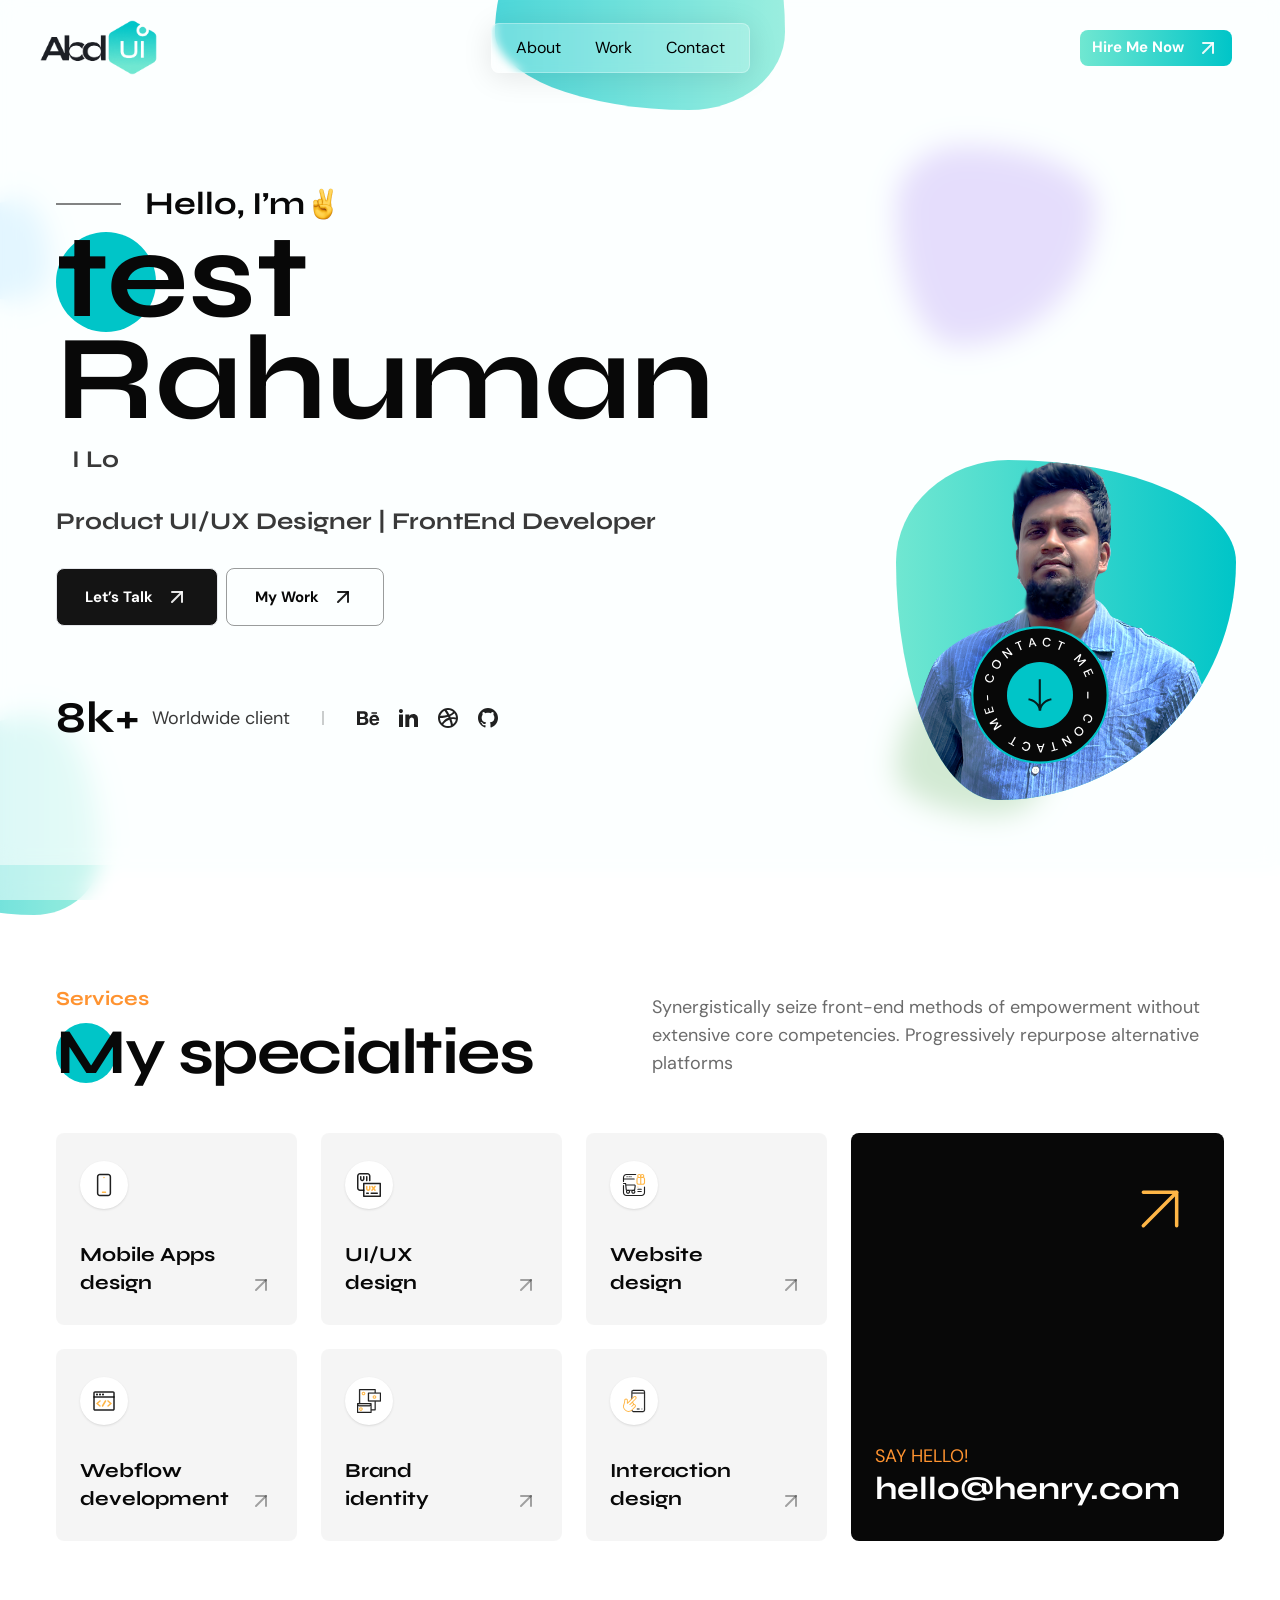
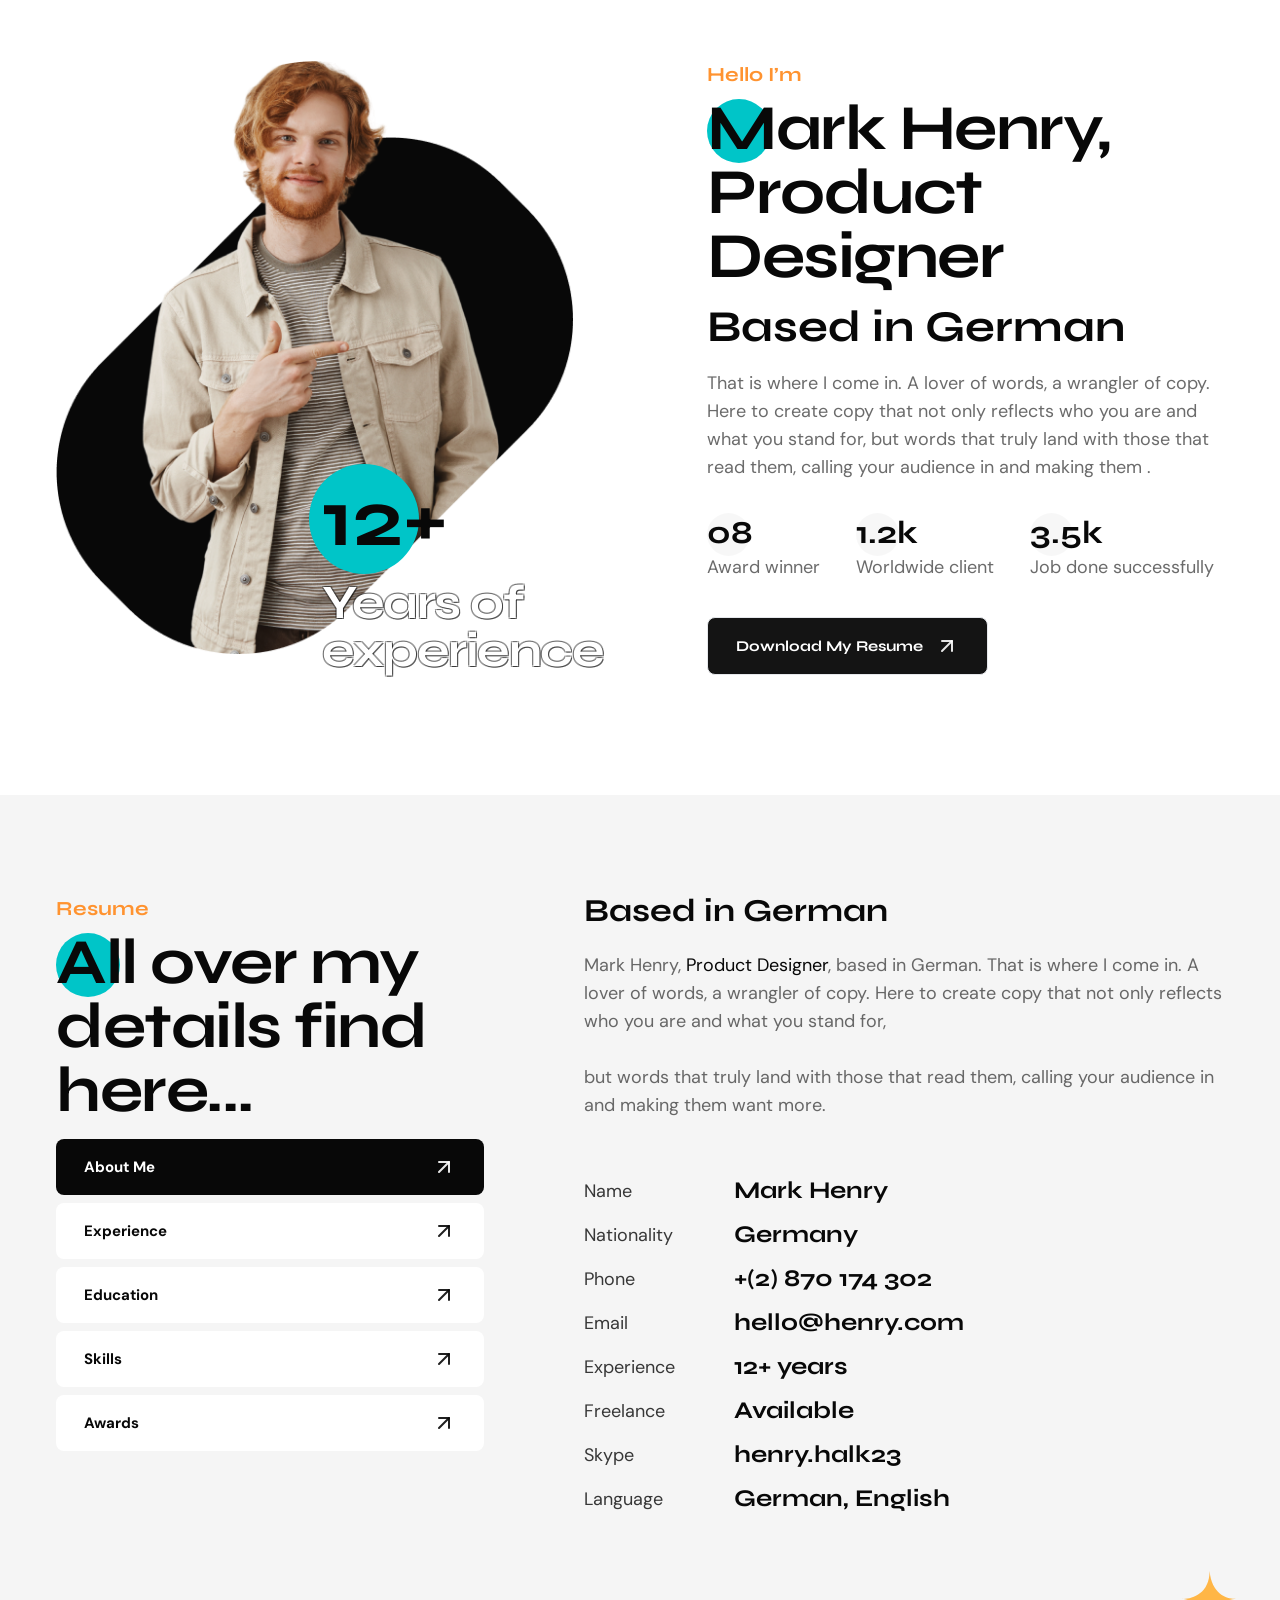
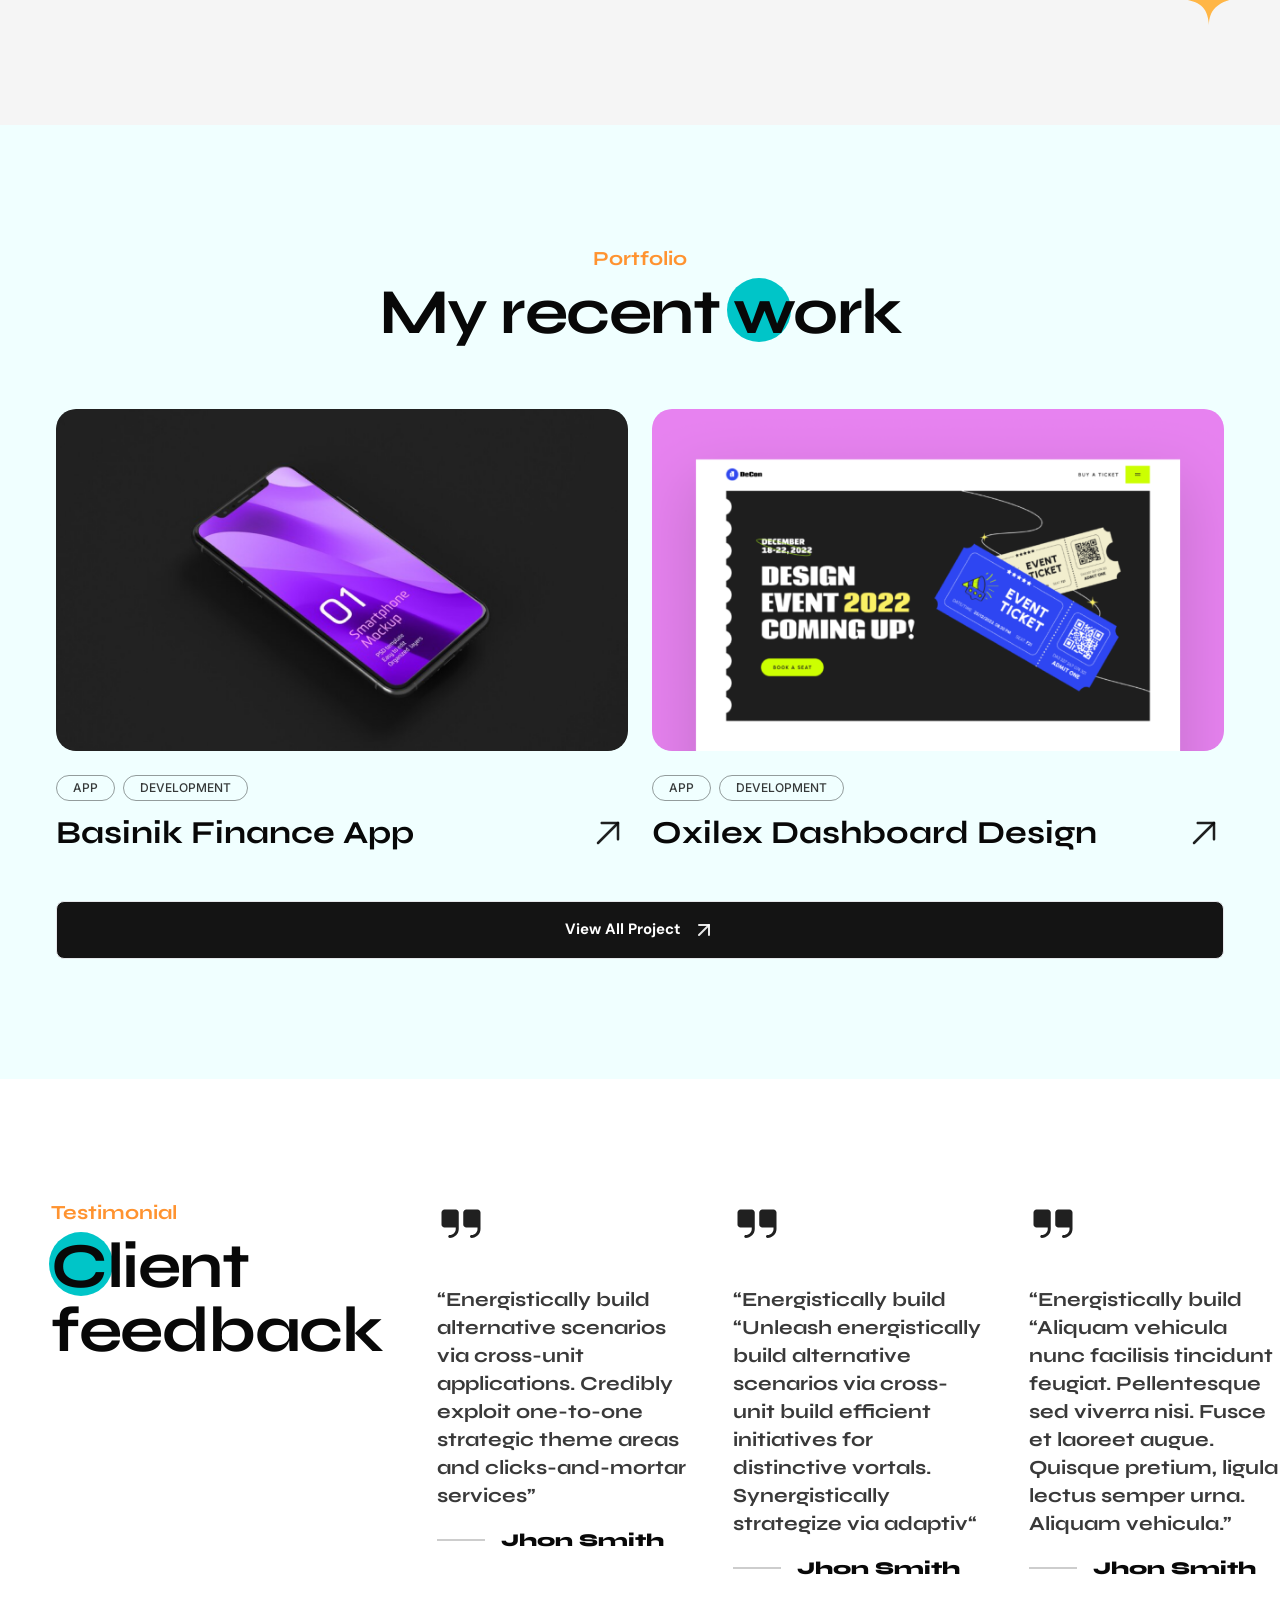
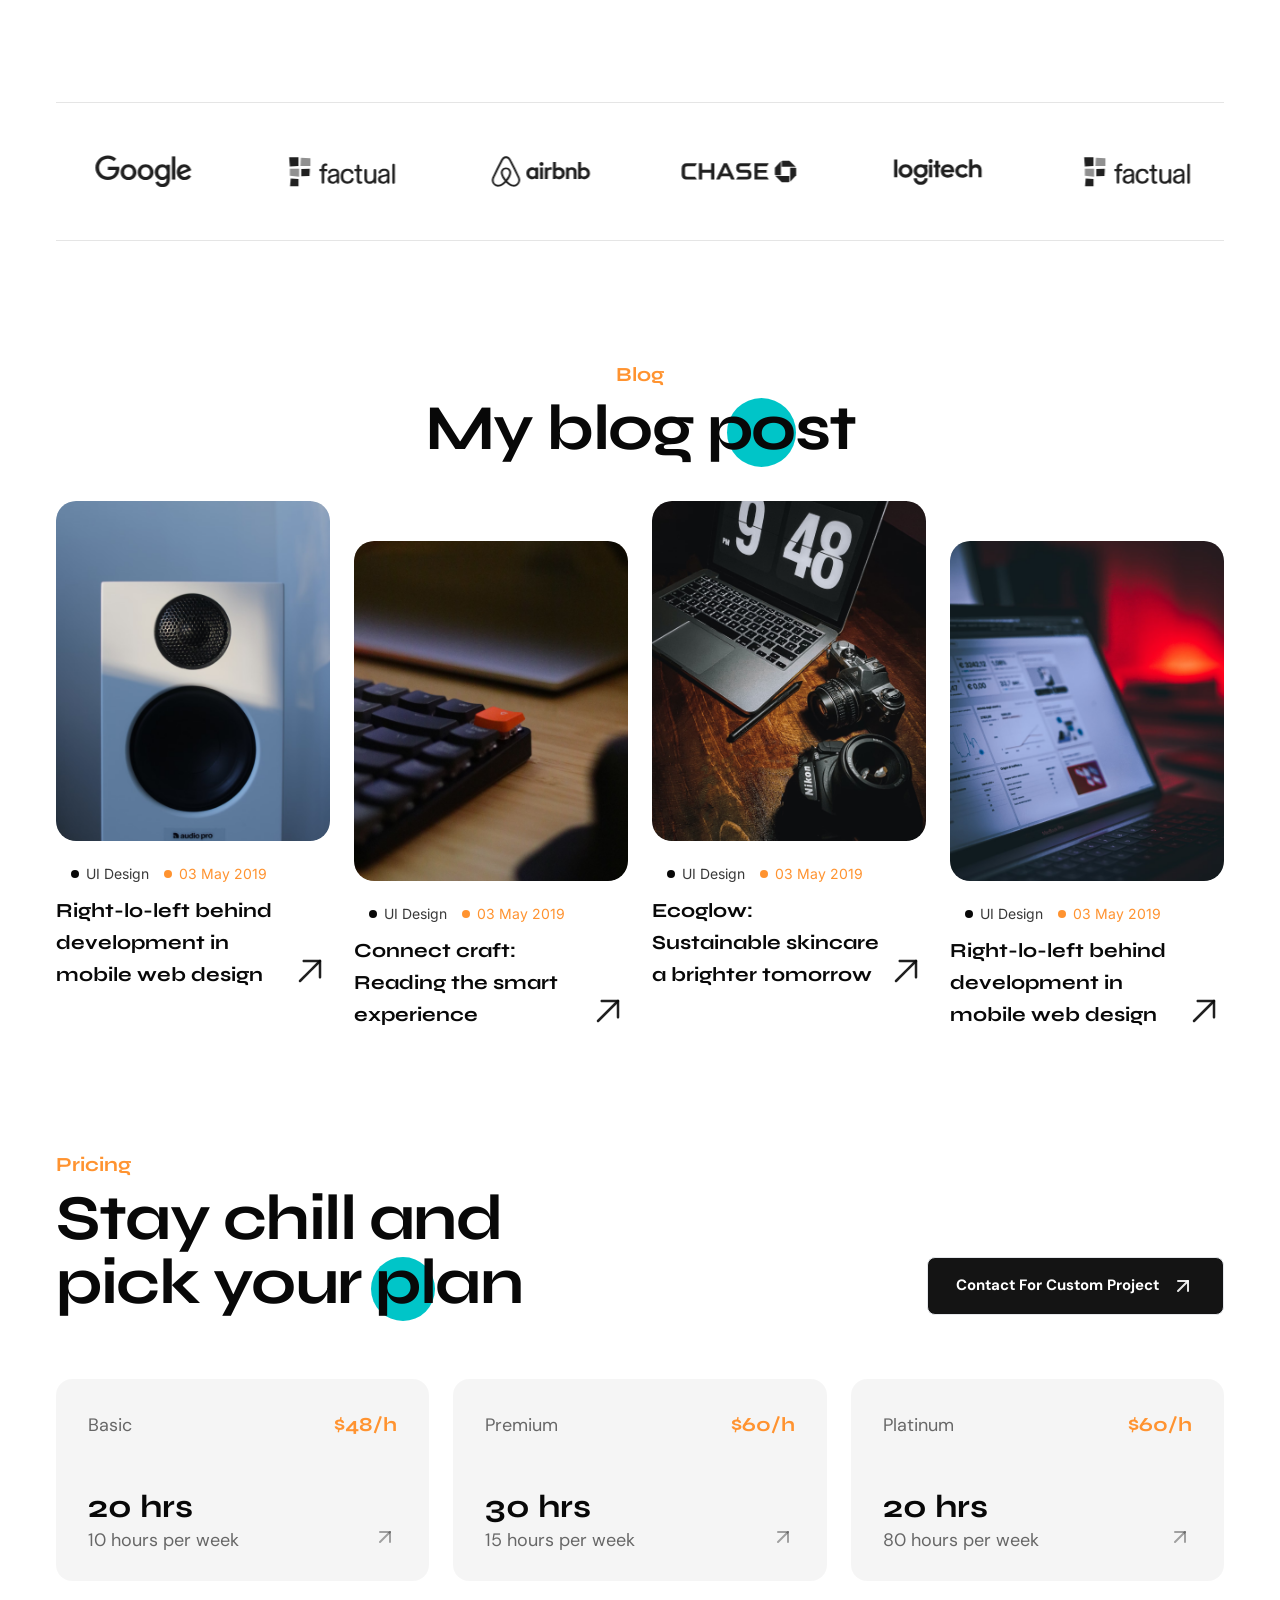
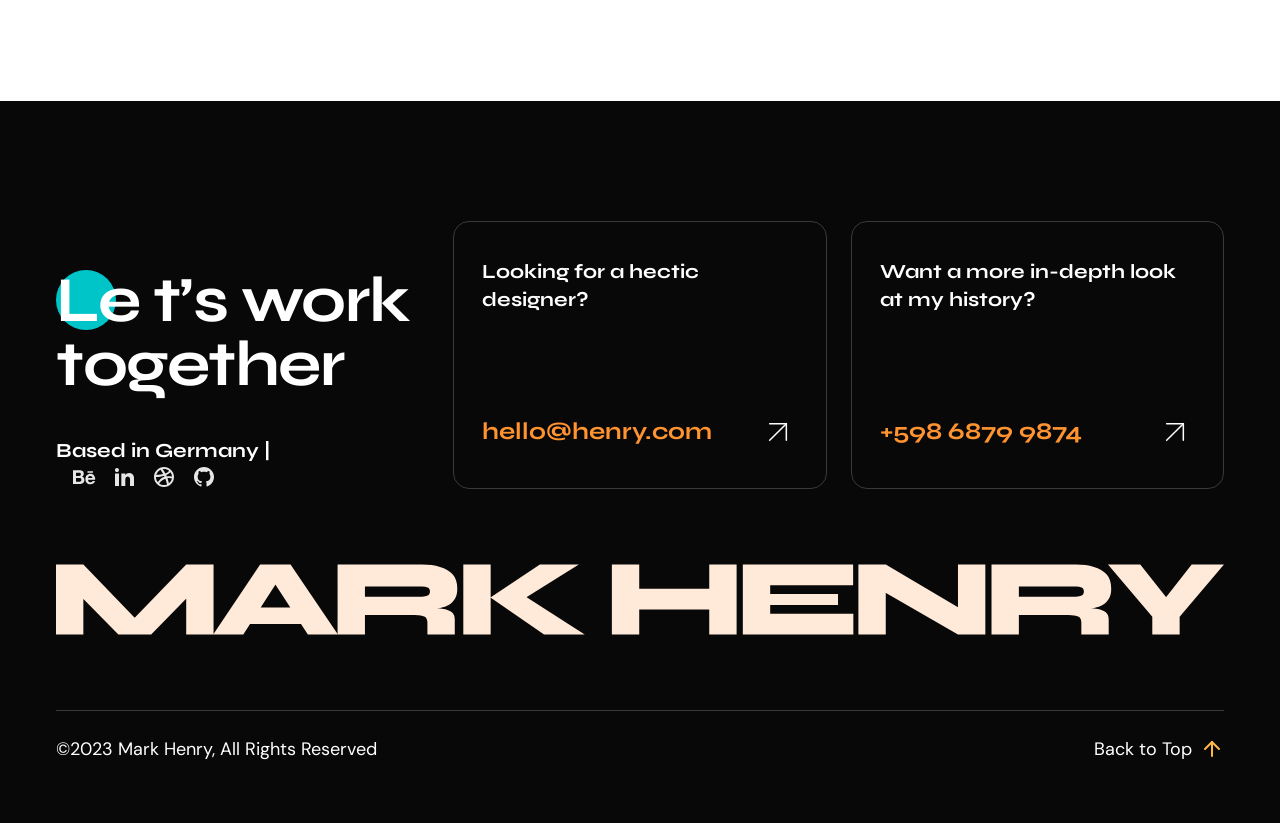
==== commit 6dafe483: "test git" ====
--- a/index.html
+++ b/index.html
@@ -538,7 +538,7 @@
                 data-aos="fade-right"
                 data-aos-delay="400"
               >
-                Abdul
+                test
                 <!-- <br /> Henry -->
               </h1>
               <h2
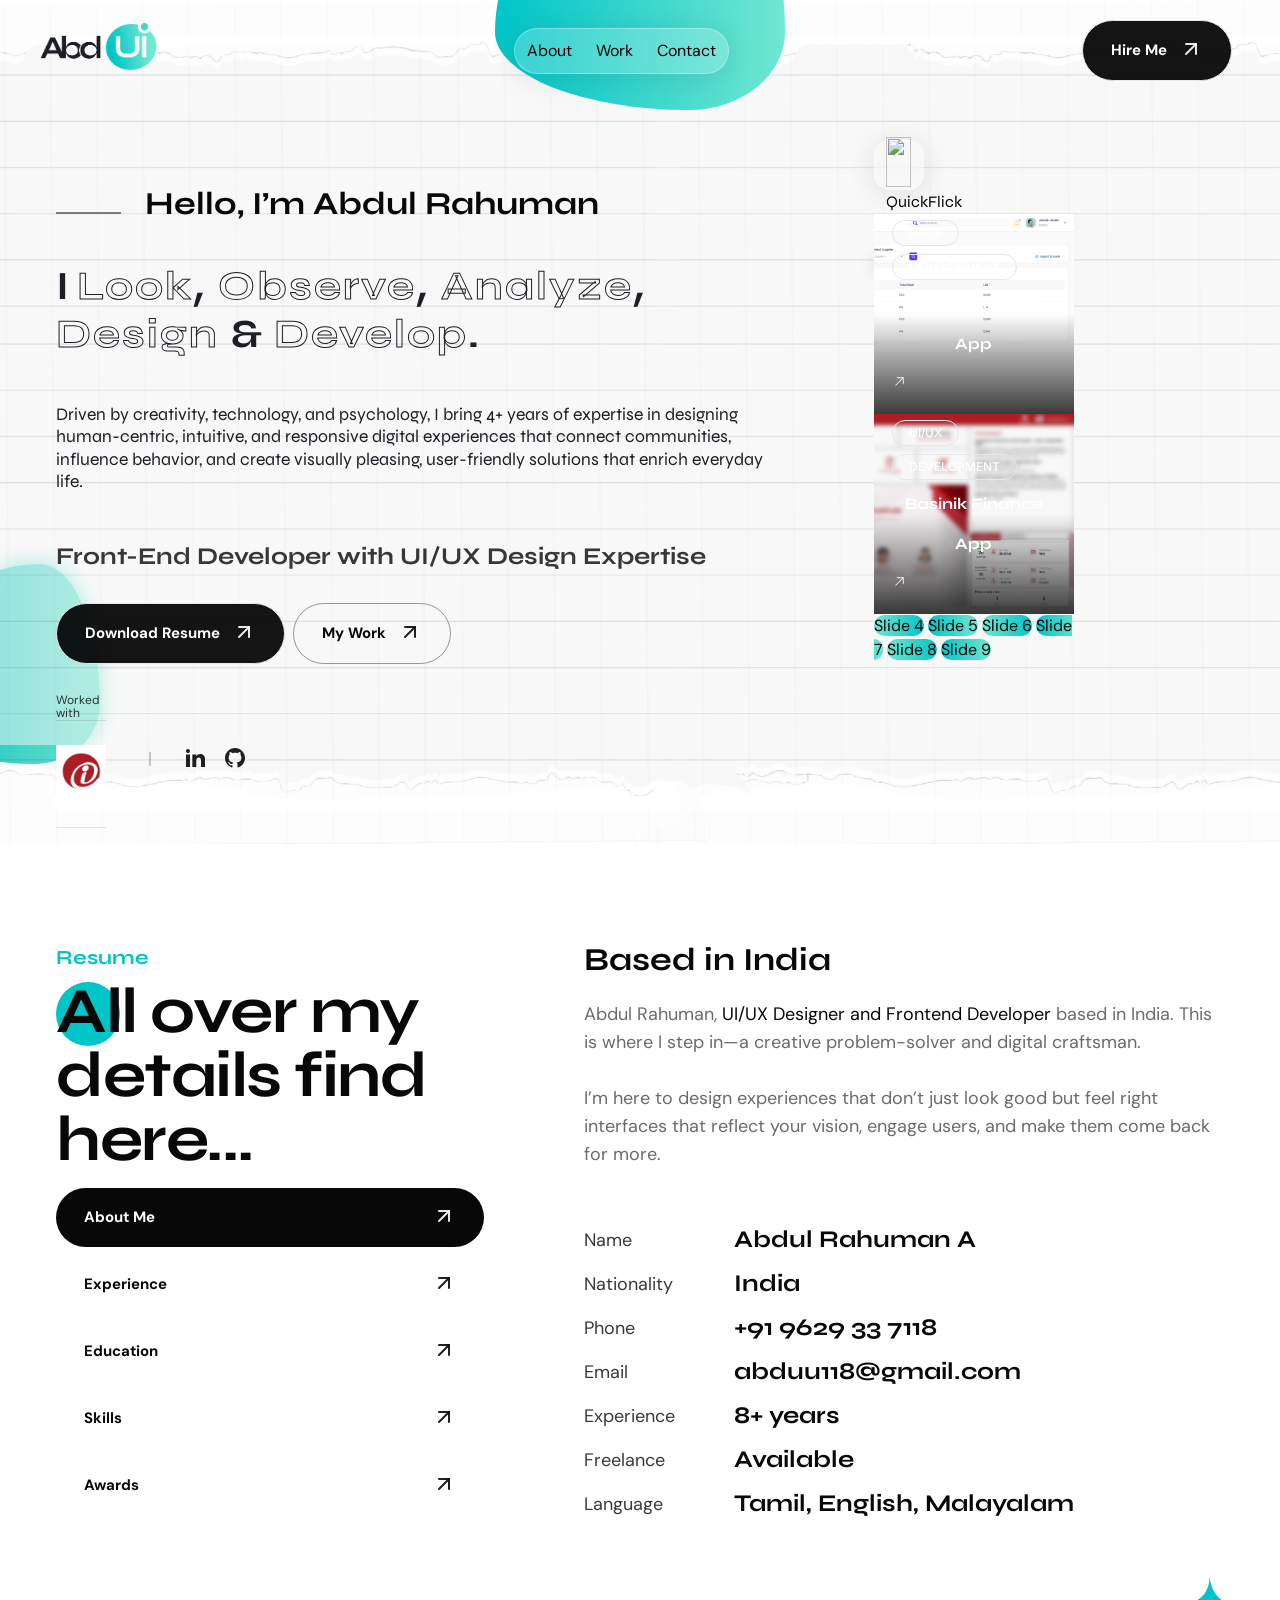
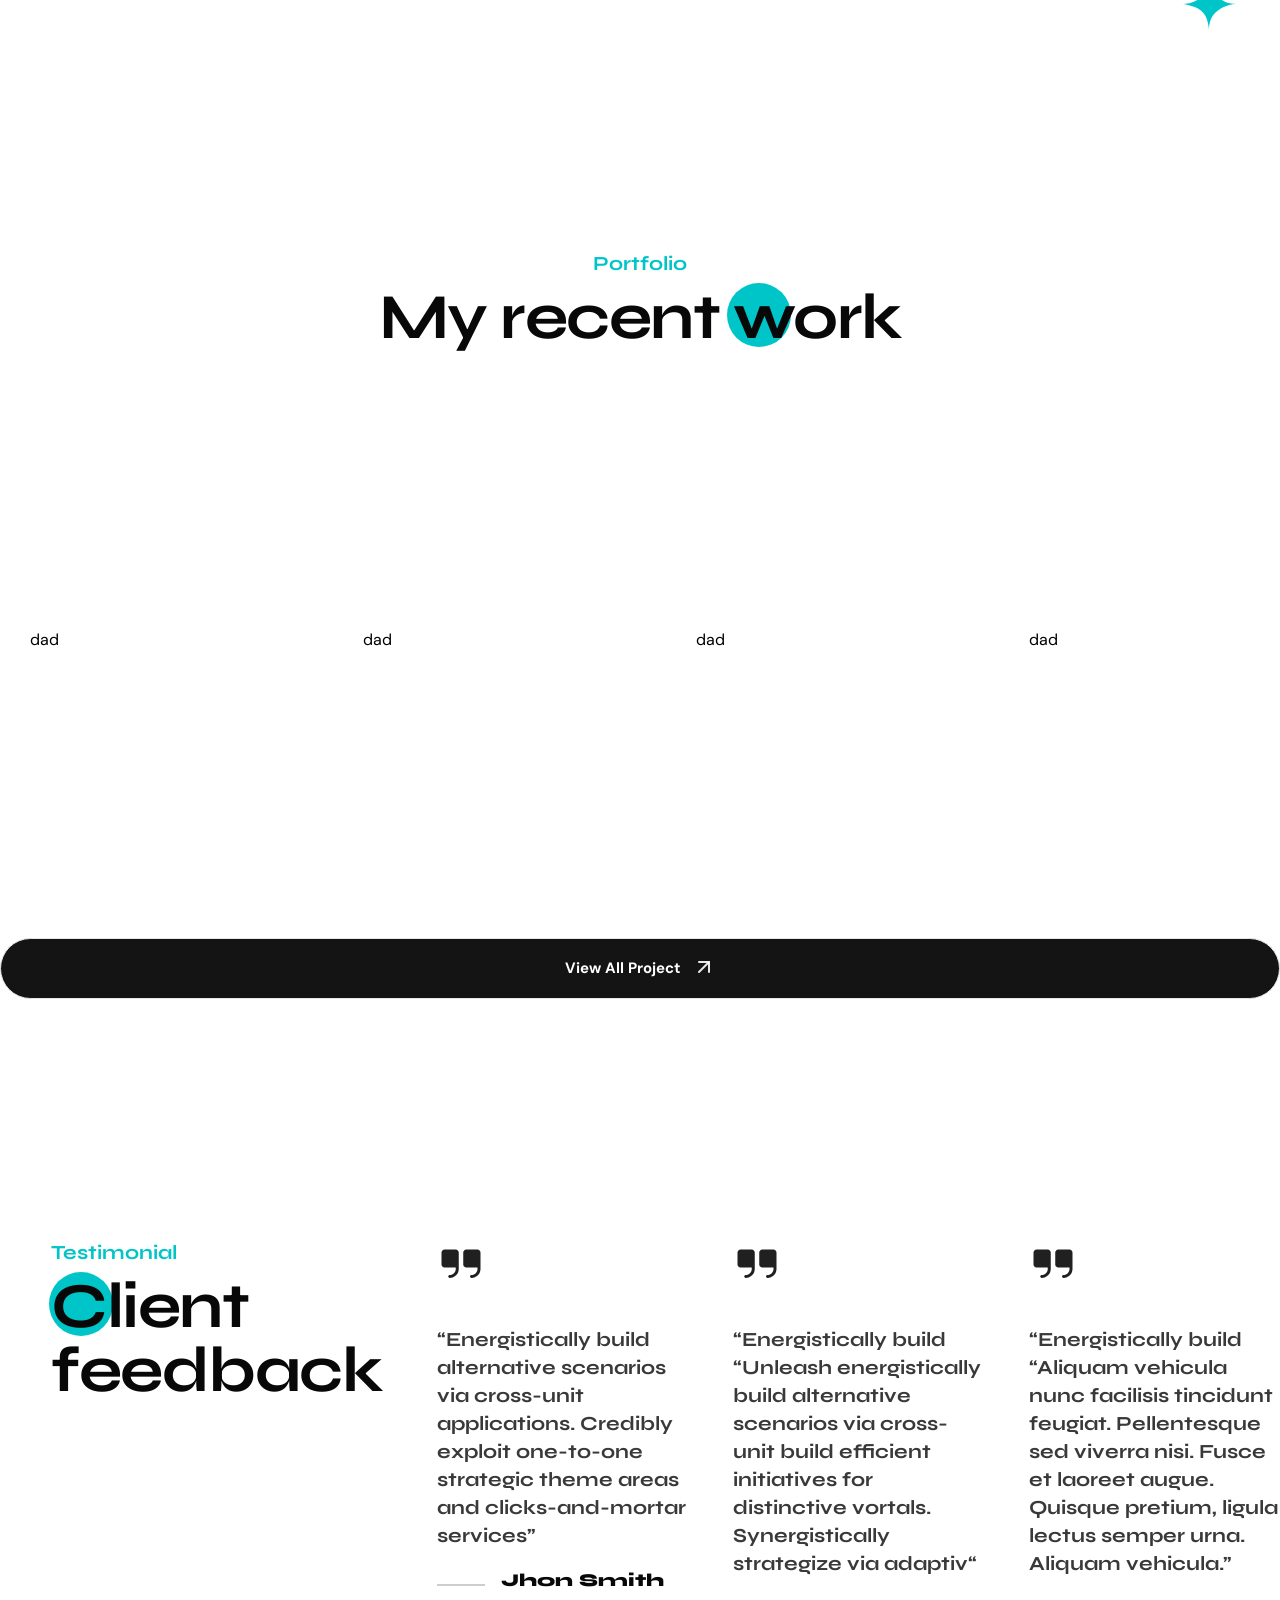
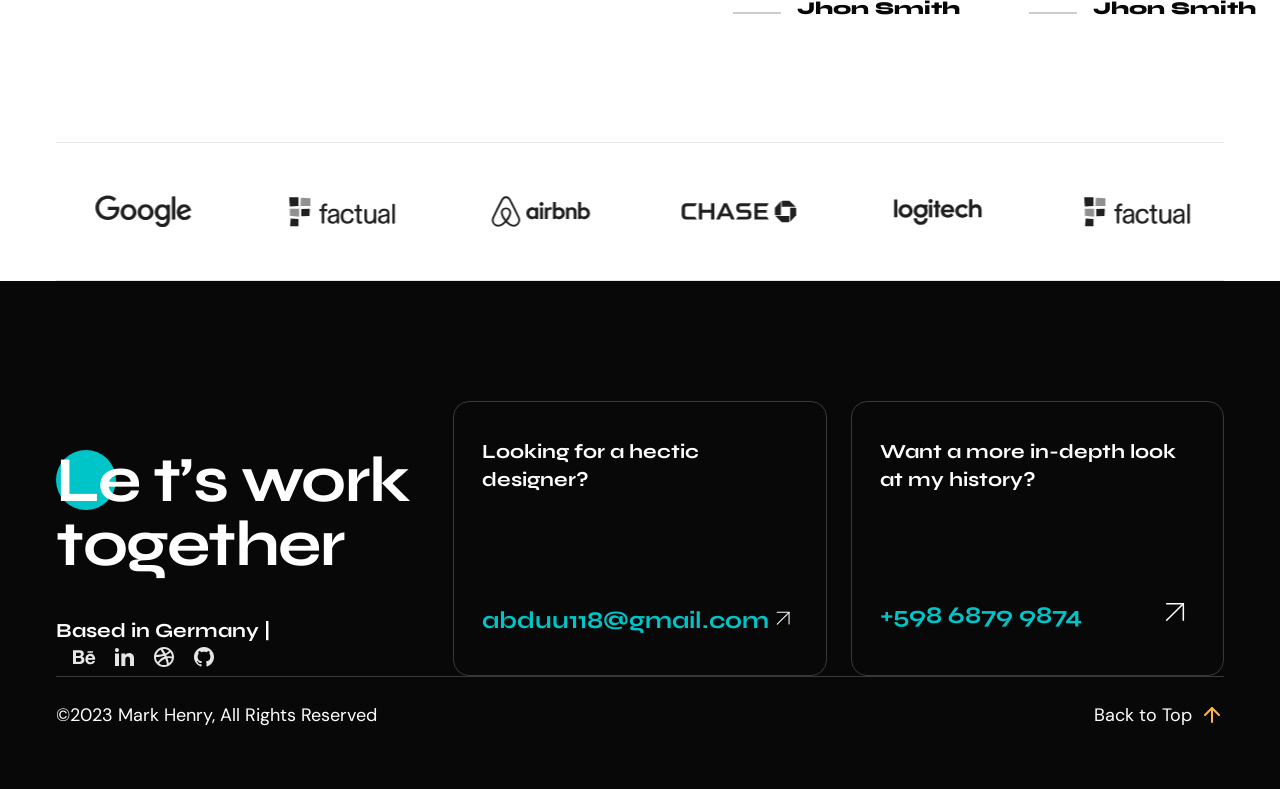
==== commit 7b32cbd8: "UI changes on Portfolio - V2" ====
--- a/index.html
+++ b/index.html
@@ -3,12 +3,9 @@
   <head>
     <meta charset="utf-8" />
     <meta http-equiv="x-ua-compatible" content="ie=edge" />
-    <title>Perez - Tailwind CSS Personal Portfolio Template</title>
+    <title>Abdul Rahuman - Portfolio</title>
     <meta name="AdsBot-Google" content="noindex follow" />
-    <meta
-      name="description"
-      content="Perez - Tailwind CSS Personal Portfolio Template"
-    />
+    <meta name="description" content="Abdul Rahuman - Portfolio" />
     <meta
       name="viewport"
       content="width=device-width, initial-scale=1, shrink-to-fit=no"
@@ -41,7 +38,6 @@
     <div class="overflow-x-hidden">
       <!-- Header start -->
 
-      <div class="glass"></div>
       <div class="canvas">
         <div class="circles">
           <div class="circle research"></div>
@@ -60,7 +56,7 @@
             </a>
 
             <!-- Link Start -->
-            <ul class="navbar-blur">
+            <ul id="navbar-blur" class="navbar-blur">
               <li><a href="">About</a></li>
               <li><a href="">Work</a></li>
               <li><a href="">Contact</a></li>
@@ -68,36 +64,38 @@
             <div class="shape-blob two"></div>
 
             <a
-              href="contact.html"
-              class="btn-secondary flex items-center flex-wrap py-[6px] px-3 text-[15px] font-bold text-active leading-none mr-2 transition-all duration-300 hover:text-orange md:hover:text-white group"
-              >Hire Me Now
-              <span class="inline-block ml-3 group-hover:animate-arrow-move-up">
-                <svg
-                  width="24"
-                  height="24"
-                  viewBox="0 0 24 24"
-                  fill="none"
-                  xmlns="http://www.w3.org/2000/svg"
-                >
-                  <path
-                    d="M7 17L17 7"
-                    stroke="currentColor"
-                    stroke-opacity="0.9"
-                    stroke-width="2"
-                    stroke-linecap="round"
-                    stroke-linejoin="round"
-                  ></path>
-                  <path
-                    d="M7 7H17V17"
-                    stroke="currentColor"
-                    stroke-opacity="0.9"
-                    stroke-width="2"
-                    stroke-linecap="round"
-                    stroke-linejoin="round"
-                  ></path>
-                </svg>
-              </span>
-            </a>
+            href="contact.html"
+            class="flex items-center flex-wrap btn-primary mr-2 group"
+            >Hire Me
+            <span
+              class="inline-block ml-3 group-hover:animate-arrow-move-up"
+            >
+              <svg
+                width="24"
+                height="24"
+                viewBox="0 0 24 24"
+                fill="none"
+                xmlns="http://www.w3.org/2000/svg"
+              >
+                <path
+                  d="M7 17L17 7"
+                  stroke="currentColor"
+                  stroke-opacity="0.9"
+                  stroke-width="2"
+                  stroke-linecap="round"
+                  stroke-linejoin="round"
+                ></path>
+                <path
+                  d="M7 7H17V17"
+                  stroke="currentColor"
+                  stroke-opacity="0.9"
+                  stroke-width="2"
+                  stroke-linecap="round"
+                  stroke-linejoin="round"
+                ></path>
+              </svg>
+            </span>
+          </a>
             <!-- Link End -->
           </div>
 
@@ -497,22 +495,15 @@
       <!-- Header end -->
 
       <!-- Hero section start -->
-      <div
-        class="pro-pic-wrapper aos-init aos-animate"
-        data-aos="zoom-out"
-        data-aos-delay="300"
-      >
-        <div class="shape-blob pro-pic"></div>
-      </div>
-      <section class="bg-secondary relative pt-[140px] pb-[125px]">
+
+      <section class="relative pt-[140px] pb-4 hero-main-wrapper">
         <div class="glass"></div>
-        <div class="shape-blob"></div>
+        <!-- <div class="shape-blob zero"></div> -->
         <div class="shape-blob one"></div>
-        <div class="shape-blob three"></div>
-        <div class="shape-blob four"></div>
+        <!-- <div class="shape-blob three"></div> -->
         <div class="container hero-container">
           <div class="grid grid-cols-1 2xl:-mx-4">
-            <div class="xl:pt-12">
+            <div class="xl:pt-12 hero-content">
               <span
                 class="font-Syne text-black-800 font-bold text-2xl lg:text-[32px] leading-none flex flex-wrap items-center mb-3"
                 data-aos="fade-right"
@@ -530,26 +521,18 @@
                   </svg>
                 </span>
 
-                Hello, I’m
-                <img class="ml-2" src="images/victory.png" alt="icon" />
+                Hello, I’m Abdul Rahuman
+                <!-- <span class="border-border-white border rounded-2xl w-[48px] h-6 object-cover"><img src="images/picofme.png" alt=""></span> -->
               </span>
-              <h1
-                class="relative z-[1] font-Syne text-black-800 font-bold text-[80px] lg:text-[100px] xl:text-[120px] 2xl:text-[140px] leading-[64px] lg:leading-[80px] xl:leading-[90px] 2xl:leading-[110px] 2xl:before:w-[120px] xl:before:w-[100px] 2xl:before:h-[120px] xl:before:h-[100px] before:rounded-full before:bg-primary before:block before:absolute before:top-[0px] before:left-0 before:-z-[1] lg:before:w-[85px] lg:before:h-[85px] before:w-[70px] before:h-[70px]"
-                data-aos="fade-right"
-                data-aos-delay="400"
-              >
-                test
-                <!-- <br /> Henry -->
-              </h1>
-              <h2
+
+              <!-- <h2
                 class="font-Syne text-black-800 font-bold text-[80px] lg:text-[100px] xl:text-[120px] 2xl:text-[140px] leading-[64px] lg:leading-[80px] xl:leading-[90px] 2xl:leading-[110px] mb-[20px]"
                 data-aos="fade-right"
                 data-aos-delay="600"
               >
-                Rahuman
-              </h2>
-              <div
-                class="container font-Syne text-black-700 font-bold text-lg md:text-xl xl:text-2xl leading-tight mb-[30px]"
+              </h2> -->
+              <!-- <div
+                class="py-4 type-text font-Syne text-black-700 font-bold text-lg md:text-xl xl:text-2xl leading-tights"
                 data-aos="fade-right"
                 data-aos-delay="800"
               >
@@ -557,24 +540,50 @@
                   I <span class="typed-text"></span
                   ><span class="cursor">&nbsp;</span>
                 </p>
-              </div>
+              </div> -->
+              <div class="text-container">
+                <span class="normal-text mr-2">I</span>
+                <span class="text observe">Look</span
+                ><span class="comma">,</span>
+                <span class="text analyze">Observe</span
+                ><span class="comma">,</span>
+                <span class="text design">Analyze</span
+                ><span class="comma">,</span>
+                <span class="text observe">Design</span
+                ><span class="normal-text px-3">&</span>
+                <span class="text analyze">Develop</span
+                ><span class="normal-text">.</span>
+              </div>
+              <h2
+                class="relative z-[1] py-4 font-Syne text-black-700"
+                data-aos="fade-right"
+                data-aos-delay="400"
+              >
+                Driven by creativity, technology, and psychology, I bring
+                <span class="counter">8</span><span>+</span>
+                years of expertise in designing human-centric, intuitive, and
+                responsive digital experiences that connect communities,
+                influence behavior, and create visually pleasing, user-friendly
+                solutions that enrich everyday life.
+              </h2>
+
               <p
-                class="font-Syne text-black-700 font-bold text-lg md:text-xl xl:text-2xl leading-tight mb-[30px]"
+                class="font-Syne text-black-700 font-bold text-lg md:text-xl xl:text-2xl leading-tight"
                 data-aos="fade-right"
                 data-aos-delay="800"
               >
-                Product UI/UX Designer | FrontEnd Developer
+                Front-End Developer with UI/UX Design Expertise
               </p>
 
               <div
-                class="flex flex-wrap mb-[50px] md:mb-[60px] xl:mb-[70px] 2xl:mb-[80px]"
+                class="flex flex-wrap"
               >
                 <!-- Link Start -->
                 <span data-aos="fade-right" data-aos-delay="1000">
                   <a
                     href="contact.html"
                     class="flex items-center flex-wrap btn-primary mr-2 group"
-                    >Let’s Talk
+                    >Download Resume
                     <span
                       class="inline-block ml-3 group-hover:animate-arrow-move-up"
                     >
@@ -653,14 +662,41 @@
                 data-aos-delay="1400"
               >
                 <div class="flex flex-wrap items-center">
-                  <span
-                    class="font-Syne text-black-800 font-bold text-[44px] leading-none"
-                  >
-                    <span class="counter">1.2</span>k+</span
-                  >
-                  <span class="text-lg text-black-700 ml-3"
-                    >Worldwide client</span
-                  >
+                  <!-- <div class="banner-column">
+                    <span
+                      class="font-Syne text-black-800 font-bold text-[44px] leading-none"
+                    >
+                      <span class="counter">8</span>+</span
+                    >
+                    <span class="text-label text-black-700 ml-3"
+                      >Years of Expertise</span
+                    >
+                  </div> -->
+                  <div class="banner-column">
+                    <span class="text-label text-black-700 ml-3"
+                      >Worked with</span
+                    >
+                    <div class="clientCarousel" data-aos="flip-down">
+                      <div
+                        class="swiper py-6 border-t border-b border-black-text-100"
+                      >
+                        <div class="swiper-wrapper">
+                          <div class="swiper-slide">
+                            <img class="mix-blend-multiply"
+                              alt="Spd"
+                              src="images/company/speridian_logo.svg"
+                            />
+                          </div>
+                          <div class="swiper-slide">
+                            <img class="mix-blend-multiply"
+                              alt="Spd"
+                              src="images/company/inapp_logo.svg"
+                            />
+                          </div>
+                        </div>
+                      </div>
+                    </div>
+                  </div>
                   <span class="mx-8">
                     <svg
                       xmlns="http://www.w3.org/2000/svg"
@@ -679,23 +715,6 @@
                 </div>
                 <div class="mt-5 sm:mt-0">
                   <ul class="flex flex-wrap gap-x-4 items-center">
-                    <li>
-                      <a href="#" class="text-black-800 hover:text-orange">
-                        <svg
-                          width="24"
-                          height="24"
-                          viewBox="0 0 24 24"
-                          fill="none"
-                          xmlns="http://www.w3.org/2000/svg"
-                        >
-                          <path
-                            d="M7.443 5.3501C8.082 5.3501 8.673 5.4001 9.213 5.5481C9.754 5.6471 10.197 5.8451 10.59 6.0921C10.984 6.3401 11.279 6.6861 11.475 7.1311C11.672 7.5761 11.771 8.1211 11.771 8.7141C11.771 9.4071 11.623 10.0001 11.279 10.4451C10.984 10.8911 10.492 11.2861 9.902 11.5831C10.738 11.8311 11.377 12.2761 11.771 12.8701C12.164 13.4631 12.41 14.2051 12.41 15.0461C12.41 15.7391 12.262 16.3321 12.016 16.8271C11.771 17.3221 11.377 17.7671 10.934 18.0641C10.4528 18.3824 9.92083 18.6164 9.361 18.7561C8.771 18.9051 8.181 19.0041 7.591 19.0041H1V5.3501H7.443ZM7.049 10.8901C7.59 10.8901 8.033 10.7421 8.377 10.4951C8.721 10.2481 8.869 9.8021 8.869 9.2581C8.869 8.9611 8.819 8.6651 8.721 8.4671C8.623 8.2691 8.475 8.1201 8.279 7.9721C8.082 7.8731 7.885 7.7741 7.639 7.7251C7.393 7.6751 7.148 7.6751 6.852 7.6751H4V10.8911H7.05L7.049 10.8901ZM7.197 16.7281C7.492 16.7281 7.787 16.6781 8.033 16.6291C8.279 16.5791 8.525 16.4811 8.721 16.3321C8.92138 16.1873 9.08903 16.002 9.213 15.7881C9.311 15.5411 9.41 15.2441 9.41 14.8981C9.41 14.2051 9.213 13.7111 8.82 13.3641C8.426 13.0671 7.885 12.9191 7.246 12.9191H4V16.7291L7.197 16.7281ZM16.689 16.6781C17.082 17.0741 17.672 17.2721 18.459 17.2721C19 17.2721 19.492 17.1241 19.885 16.8771C20.279 16.5801 20.525 16.2831 20.623 15.9871H23.033C22.639 17.1731 22.049 18.0141 21.263 18.5591C20.475 19.0531 19.541 19.3501 18.41 19.3501C17.6864 19.3523 16.9688 19.218 16.295 18.9541C15.6887 18.7267 15.148 18.353 14.721 17.8661C14.2643 17.4107 13.9267 16.8498 13.738 16.2331C13.492 15.5901 13.393 14.8981 13.393 14.1061C13.393 13.3641 13.492 12.6721 13.738 12.0281C13.9749 11.4085 14.3252 10.8384 14.771 10.3471C15.2201 9.88594 15.7543 9.51613 16.344 9.2581C17.0007 8.99416 17.7022 8.85969 18.41 8.8621C19.246 8.8621 19.984 9.0111 20.623 9.3571C21.263 9.7031 21.754 10.0991 22.147 10.6931C22.541 11.2371 22.837 11.8801 23.033 12.5731C23.131 13.2651 23.18 13.9581 23.131 14.7491H16C16 15.5411 16.295 16.2831 16.689 16.6791V16.6781ZM19.787 11.4841C19.443 11.1381 18.902 10.9401 18.262 10.9401C17.82 10.9401 17.475 11.0401 17.18 11.1881C16.885 11.3361 16.689 11.5341 16.492 11.7321C16.311 11.9234 16.1912 12.1643 16.148 12.4241C16.098 12.6721 16.049 12.8701 16.049 13.0671H20.475C20.377 12.3251 20.131 11.8311 19.787 11.4841ZM15.459 6.2901H20.967V7.6261H15.46V6.2901H15.459Z"
-                            fill="currentColor"
-                            fill-opacity="0.9"
-                          ></path>
-                        </svg>
-                      </a>
-                    </li>
                     <li>
                       <a href="#" class="text-black-800 hover:text-orange"
                         ><svg
@@ -713,23 +732,7 @@
                         </svg>
                       </a>
                     </li>
-                    <li>
-                      <a href="#" class="text-black-800 hover:text-orange"
-                        ><svg
-                          width="24"
-                          height="24"
-                          viewBox="0 0 24 24"
-                          fill="none"
-                          xmlns="http://www.w3.org/2000/svg"
-                        >
-                          <path
-                            d="M19.989 11.572C19.907 9.99792 19.3596 8.4836 18.416 7.221C18.1285 7.53061 17.8212 7.82123 17.496 8.091C16.4969 8.92086 15.3805 9.5982 14.183 10.101C14.35 10.451 14.503 10.79 14.638 11.11V11.113C14.665 11.174 14.688 11.231 14.732 11.342L14.749 11.382C16.262 11.212 17.858 11.275 19.405 11.485C19.611 11.512 19.805 11.541 19.989 11.572ZM10.604 4.122C11.5786 5.49516 12.4772 6.92062 13.296 8.392C14.519 7.91 15.53 7.302 16.344 6.625C16.674 6.351 16.938 6.093 17.14 5.87C15.701 4.65972 13.8803 3.99733 12 4C11.524 4 11.058 4.042 10.604 4.121V4.122ZM4.253 9.997C4.93423 9.97981 5.61464 9.93878 6.293 9.874C7.93264 9.72734 9.55828 9.4525 11.155 9.052C10.3205 7.60221 9.41956 6.19171 8.455 4.825C7.42472 5.3354 6.51626 6.06141 5.79124 6.95379C5.06623 7.84617 4.54162 8.88404 4.253 9.997ZM5.783 17.035C6.25195 16.3575 6.77894 15.7221 7.358 15.136C8.812 13.646 10.528 12.486 12.514 11.846L12.576 11.828C12.411 11.464 12.256 11.139 12.1 10.833C10.264 11.368 8.33 11.702 6.403 11.875C5.463 11.96 4.62 11.997 4 12.003C3.99815 13.8356 4.62722 15.6128 5.783 17.035ZM15.004 19.415C14.6184 17.4703 14.0725 15.5607 13.372 13.706C11.372 14.433 9.776 15.496 8.543 16.764C8.0454 17.2664 7.60382 17.8213 7.226 18.419C8.60481 19.4478 10.2797 20.0025 12 20C13.0299 20.0015 14.0504 19.8035 15.005 19.417L15.004 19.415ZM16.878 18.34C18.4393 17.1398 19.5028 15.4057 19.865 13.47C19.525 13.385 19.094 13.3 18.62 13.234C17.5661 13.0823 16.4968 13.0712 15.44 13.201C16.035 14.8799 16.5154 16.5961 16.878 18.34ZM12 22C6.477 22 2 17.523 2 12C2 6.477 6.477 2 12 2C17.523 2 22 6.477 22 12C22 17.523 17.523 22 12 22Z"
-                            fill="currentColor"
-                            fill-opacity="0.9"
-                          ></path>
-                        </svg>
-                      </a>
-                    </li>
+
                     <li>
                       <a href="#" class="text-black-800 hover:text-orange"
                         ><svg
@@ -752,6 +755,175 @@
               </div>
             </div>
           </div>
+          <div class="hero-right">
+            <div class="card-content">
+              <div class="card">
+                <p>
+                  <img
+                    src="https://upload.wikimedia.org/wikipedia/commons/thumb/3/33/Figma-logo.svg/1667px-Figma-logo.svg.png"
+                    class="tools-logo"
+                  />
+                </p>
+              </div>
+            </div>
+
+            <div
+              class="pro-pic-wrapper aos-init aos-animate"
+              data-aos="zoom-out"
+              data-aos-delay="300"
+            >
+              <!-- <div class="custom-cursor"></div> -->
+              <!-- <img scr="../images/figma.png" /> -->
+               <div class="bites-title">
+                  <span class="font-Syne px-3 py-2 my-0 mx-auto rotate-[-10px] top-[-30px] relative">QuickFlick</span>
+               </div>
+              <div class="shape-blob">
+                <swiper-container
+                  class="hero-slider bites-section"
+                  effect="cards"
+                  grab-cursor="true"
+                >
+          
+                  <swiper-slide>
+                    <div class="swipe-slide-wrap h-full">
+                      <div class="relative h-full bites-media-wrap">
+                        <img
+                          class="bites-media object-left"
+                          src="images/bites/withinearth-UX.jpg"
+                          alt=""
+                        />
+                      </div>
+                      <div class="flex flex-wrap flex-col gap-1 work-details">
+                        <div class="flex flex-wrap gap-2 tags-wrap">
+                          <a
+                            class="text-xs bg-white/30 shadow-glass backdrop-blur-sm border-glass text-white uppercase font-medium font-Inter leading-none py-[6px] px-4 rounded-[40px] border border-white transition-all hover:bg-active hover:border-active hover:text-white"
+                            href="projects.html"
+                            >UI/UX</a
+                          >
+                          <a
+                            class="text-xs bg-white/30 shadow-glass backdrop-blur-sm border-glass  text-white uppercase font-medium font-Inter leading-none py-[6px] px-4 rounded-[40px] border border-white transition-all hover:bg-active hover:border-active hover:text-white"
+                            href="projects.html"
+                            >DEVELOPMENT</a
+                          >
+                        </div>
+                        <div
+                          class="flex flex-wrap items-center gap-2 justify-between text-white hover:text-orange group"
+                        >
+                          <h4
+                            class="font-bold font-Syne text-center leading-10 text-[.75rem] lg:text-[1rem] xl:text-[1rem] capitalize"
+                          >
+                            <a
+                              class="transition-all"
+                              href="project-details.html"
+                              >Basinik Finance App</a
+                            >
+                          </h4>
+                          <a
+                            class="group-hover:animate-arrow-move-up"
+                            href="project-details.html"
+                          >
+                            <svg
+                              width="15"
+                              height="15"
+                              viewBox="0 0 40 40"
+                              fill="none"
+                              xmlns="http://www.w3.org/2000/svg"
+                            >
+                              <path
+                                fill-rule="evenodd"
+                                clip-rule="evenodd"
+                                d="M30.8839 9.11612C31.372 9.60427 31.372 10.3957 30.8839 10.8839L10.8839 30.8839C10.3957 31.372 9.60427 31.372 9.11612 30.8839C8.62796 30.3957 8.62796 29.6043 9.11612 29.1161L29.1161 9.11612C29.6043 8.62796 30.3957 8.62796 30.8839 9.11612Z"
+                                fill="currentColor"
+                                fill-opacity="0.9"
+                              ></path>
+                              <path
+                                fill-rule="evenodd"
+                                clip-rule="evenodd"
+                                d="M12.5 10C12.5 9.30964 13.0596 8.75 13.75 8.75H30C30.6904 8.75 31.25 9.30964 31.25 10V26.25C31.25 26.9404 30.6904 27.5 30 27.5C29.3096 27.5 28.75 26.9404 28.75 26.25V11.25H13.75C13.0596 11.25 12.5 10.6904 12.5 10Z"
+                                fill="currentColor"
+                                fill-opacity="0.9"
+                              ></path>
+                            </svg>
+                          </a>
+                        </div>
+                      </div>
+                    </div>
+                  </swiper-slide>
+                  <swiper-slide>
+                    <div class="swipe-slide-wrap h-full">
+                      <div class="relative h-full bites-media-wrap">
+                        <img
+                          class="bites-media"
+                          src="images/bites/Biometric_details -UX.png"
+                          alt=""
+                        />
+                      </div>
+                      <div class="flex flex-wrap flex-col gap-1 work-details">
+                        <div class="flex flex-wrap gap-2 tags-wrap">
+                          <a
+                            class="text-xs bg-white/30 shadow-glass backdrop-blur-sm border-glass text-white uppercase font-medium font-Inter leading-none py-[6px] px-4 rounded-[40px] border border-white transition-all hover:bg-active hover:border-active hover:text-white"
+                            href="projects.html"
+                            >UI/UX</a
+                          >
+                          <a
+                            class="text-xs bg-white/30 shadow-glass backdrop-blur-sm border-glass text-white uppercase font-medium font-Inter leading-none py-[6px] px-4 rounded-[40px] border border-white transition-all hover:bg-active hover:border-active hover:text-white"
+                            href="projects.html"
+                            >DEVELOPMENT</a
+                          >
+                        </div>
+                        <div
+                          class="flex flex-wrap items-center gap-2 justify-between text-white hover:text-orange group"
+                        >
+                          <h4
+                            class="font-bold font-Syne text-center leading-10 text-[.75rem] lg:text-[1rem] xl:text-[1rem] capitalize"
+                          >
+                            <a
+                              class="transition-all"
+                              href="project-details.html"
+                              >Basinik Finance App</a
+                            >
+                          </h4>
+                          <a
+                            class="group-hover:animate-arrow-move-up"
+                            href="project-details.html"
+                          >
+                            <svg
+                              width="15"
+                              height="15"
+                              viewBox="0 0 40 40"
+                              fill="none"
+                              xmlns="http://www.w3.org/2000/svg"
+                            >
+                              <path
+                                fill-rule="evenodd"
+                                clip-rule="evenodd"
+                                d="M30.8839 9.11612C31.372 9.60427 31.372 10.3957 30.8839 10.8839L10.8839 30.8839C10.3957 31.372 9.60427 31.372 9.11612 30.8839C8.62796 30.3957 8.62796 29.6043 9.11612 29.1161L29.1161 9.11612C29.6043 8.62796 30.3957 8.62796 30.8839 9.11612Z"
+                                fill="currentColor"
+                                fill-opacity="0.9"
+                              ></path>
+                              <path
+                                fill-rule="evenodd"
+                                clip-rule="evenodd"
+                                d="M12.5 10C12.5 9.30964 13.0596 8.75 13.75 8.75H30C30.6904 8.75 31.25 9.30964 31.25 10V26.25C31.25 26.9404 30.6904 27.5 30 27.5C29.3096 27.5 28.75 26.9404 28.75 26.25V11.25H13.75C13.0596 11.25 12.5 10.6904 12.5 10Z"
+                                fill="currentColor"
+                                fill-opacity="0.9"
+                              ></path>
+                            </svg>
+                          </a>
+                        </div>
+                      </div>
+                    </div>
+                  </swiper-slide>
+                  <swiper-slide>Slide 4</swiper-slide>
+                  <swiper-slide>Slide 5</swiper-slide>
+                  <swiper-slide>Slide 6</swiper-slide>
+                  <swiper-slide>Slide 7</swiper-slide>
+                  <swiper-slide>Slide 8</swiper-slide>
+                  <swiper-slide>Slide 9</swiper-slide>
+                </swiper-container>
+              </div>
+            </div>
+          </div>
         </div>
 
         <div class="hidden md:block">
@@ -761,957 +933,9 @@
             src="images/hero.png"
             alt="hero Image"
           /> -->
-
-          <a href="contact.html">
-            <svg
-              class="contact-floating absolute bottom-[200px] lg:bottom-[80px] xl:bottom-[80px] right-[40px] lg:right-[150px] xl:right-[150px]"
-              width="180"
-              height="180"
-              viewBox="0 0 180 180"
-              fill="none"
-              xmlns="http://www.w3.org/2000/svg"
-            >
-              <g class="animate-spin origin-center">
-                <path
-                  d="M157.631 90C157.631 127.352 127.352 157.632 89.9995 157.632C52.6476 157.632 22.3678 127.352 22.3678 90C22.3678 52.6481 52.6476 22.3683 89.9995 22.3683C127.352 22.3683 157.631 52.6481 157.631 90Z"
-                  fill="#080808"
-                  stroke="#00c5c8"
-                  stroke-width="2.08333"
-                  stroke-miterlimit="10"
-                ></path>
-                <path
-                  d="M43.7883 74.5846C43.5199 75.4042 43.1104 76.0554 42.5597 76.5383C42.0037 77.0107 41.3536 77.3039 40.6095 77.4181C39.8574 77.5296 39.0598 77.4474 38.2165 77.1713C37.3654 76.8927 36.6735 76.4873 36.141 75.9552C35.6005 75.4205 35.2458 74.7983 35.0767 74.0886C34.9103 73.3709 34.9612 72.6023 35.2295 71.7827C35.5469 70.8133 36.0426 70.0987 36.7167 69.6388C37.3908 69.1789 38.1805 69.0055 39.0858 69.1186L38.6292 70.5135C38.1123 70.4665 37.6527 70.5778 37.2503 70.8474C36.8479 71.1171 36.5474 71.5553 36.3487 72.1622C36.0778 72.9897 36.1474 73.7367 36.5574 74.4032C36.9596 75.0671 37.6532 75.5603 38.6384 75.8828C39.6156 76.2027 40.4627 76.2139 41.1796 75.9163C41.8965 75.6188 42.3905 75.0562 42.6614 74.2287C42.86 73.6219 42.8847 73.0934 42.7354 72.6431C42.5862 72.1929 42.2971 71.8365 41.8682 71.5739L42.3249 70.179C43.0903 70.6128 43.6049 71.2132 43.8687 71.9801C44.1324 72.7471 44.1056 73.6152 43.7883 74.5846Z"
-                  fill="white"
-                ></path>
-                <path
-                  d="M50.1726 61.9256C49.6756 62.6305 49.0849 63.1374 48.4004 63.4462C47.7159 63.7551 46.9941 63.8651 46.2348 63.7763C45.4688 63.6826 44.7232 63.3802 43.998 62.8689C43.2728 62.3576 42.7408 61.7594 42.4021 61.0741C42.0566 60.3841 41.9143 59.6648 41.9752 58.9163C42.0362 58.1679 42.3151 57.4412 42.812 56.7363C43.309 56.0315 43.8997 55.5246 44.5842 55.2158C45.2687 54.9069 45.9915 54.8027 46.7528 54.9031C47.512 54.9919 48.2542 55.292 48.9794 55.8032C49.7046 56.3145 50.24 56.9152 50.5855 57.6052C50.929 58.2837 51.0703 58.9972 51.0094 59.7456C50.9484 60.4941 50.6695 61.2208 50.1726 61.9256ZM49.2067 61.2447C49.5508 60.7567 49.741 60.2567 49.7774 59.7446C49.8185 59.2257 49.7074 58.7212 49.4441 58.2312C49.1808 57.7411 48.7679 57.2978 48.2053 56.9012C47.6428 56.5046 47.0865 56.2646 46.5365 56.1812C45.9865 56.0979 45.474 56.1627 44.9991 56.3758C44.529 56.5821 44.1219 56.9293 43.7779 57.4173C43.4338 57.9053 43.2412 58.4087 43.2001 58.9276C43.1589 59.4465 43.27 59.951 43.5333 60.441C43.8014 60.9242 44.2167 61.3642 44.7793 61.7608C45.3418 62.1574 45.8957 62.4008 46.4409 62.4909C46.9909 62.5743 47.5034 62.5094 47.9783 62.2963C48.4532 62.0832 48.8627 61.7327 49.2067 61.2447Z"
-                  fill="white"
-                ></path>
-                <path
-                  d="M57.1532 53.6456L51.7944 46.7785L52.8343 45.967L60.3121 48.4499L56.2777 43.28L57.3175 42.4685L62.6763 49.3356L61.6365 50.1471L54.1587 47.6642L58.1931 52.8341L57.1532 53.6456Z"
-                  fill="white"
-                ></path>
-                <path
-                  d="M70.5729 45.1508L67.6243 38.1023L65.248 39.0964L64.835 38.1092L70.793 35.6168L71.206 36.604L68.8412 37.5933L71.7898 44.6418L70.5729 45.1508Z"
-                  fill="white"
-                ></path>
-                <path
-                  d="M78.8716 42.2432L80.7576 33.1533L82.1851 32.9397L86.6248 41.083L85.2465 41.2892L84.1931 39.2953L80.6734 39.822L80.2499 42.0369L78.8716 42.2432ZM80.8879 38.733L83.6692 38.3168L81.6911 34.599L80.8879 38.733Z"
-                  fill="white"
-                ></path>
-                <path
-                  d="M96.3093 41.6882C95.4534 41.5795 94.7363 41.3002 94.1579 40.8504C93.5887 40.3935 93.1778 39.8103 92.925 39.1008C92.6734 38.3831 92.6034 37.584 92.7153 36.7034C92.8282 35.8146 93.0957 35.0584 93.5178 34.4346C93.9409 33.8026 94.4851 33.3366 95.1504 33.0364C95.824 32.7373 96.5887 32.6421 97.4445 32.7508C98.4568 32.8794 99.2525 33.2313 99.8317 33.8066C100.411 34.382 100.73 35.125 100.79 36.0357L99.3337 35.8507C99.2823 35.3341 99.0861 34.9036 98.7452 34.5592C98.4042 34.2149 97.9169 34.0025 97.2832 33.922C96.4191 33.8122 95.6984 34.0217 95.1212 34.5505C94.5449 35.071 94.1915 35.8456 94.0608 36.8743C93.9312 37.8948 94.0803 38.7291 94.5081 39.3772C94.9359 40.0252 95.5818 40.4041 96.4459 40.5139C97.0796 40.5944 97.6035 40.5188 98.0176 40.287C98.4317 40.0553 98.7272 39.704 98.9041 39.2331L100.361 39.4181C100.079 40.252 99.5866 40.871 98.8831 41.275C98.1795 41.679 97.3216 41.8168 96.3093 41.6882Z"
-                  fill="white"
-                ></path>
-                <path
-                  d="M108.074 44.5801L110.985 37.5128L108.603 36.5314L109.01 35.5415L114.984 38.0021L114.576 38.992L112.205 38.0153L109.294 45.0827L108.074 44.5801Z"
-                  fill="white"
-                ></path>
-                <path
-                  d="M123.795 54.407L130.354 48.6754L131.378 49.8467L128.952 55.883L135.251 54.2787L136.274 55.45L129.715 61.1815L128.847 60.1883L133.692 55.9552L128.032 57.3643L127.361 56.596L129.498 51.1752L124.663 55.4002L123.795 54.407Z"
-                  fill="white"
-                ></path>
-                <path
-                  d="M133.257 67.1066L141.164 63.4523L143.487 68.4788L142.516 68.9278L140.746 65.0986L138.283 66.2366L139.897 69.727L138.948 70.1655L137.335 66.6752L134.782 67.855L136.552 71.6842L135.58 72.1332L133.257 67.1066Z"
-                  fill="white"
-                ></path>
-                <path
-                  d="M137.181 86.6396L138.426 86.6423L138.411 93.4738L137.167 93.4711L137.181 86.6396Z"
-                  fill="white"
-                ></path>
-                <path
-                  d="M133.683 111.594C134.061 110.818 134.556 110.229 135.168 109.826C135.783 109.434 136.468 109.232 137.221 109.221C137.981 109.213 138.761 109.404 139.558 109.792C140.364 110.185 140.994 110.681 141.449 111.282C141.912 111.885 142.178 112.55 142.248 113.277C142.315 114.011 142.16 114.766 141.782 115.541C141.335 116.458 140.746 117.099 140.015 117.462C139.284 117.826 138.477 117.89 137.596 117.654L138.239 116.334C138.745 116.451 139.215 116.404 139.651 116.192C140.087 115.979 140.445 115.586 140.724 115.012C141.106 114.229 141.139 113.479 140.824 112.763C140.516 112.05 139.896 111.466 138.964 111.012C138.04 110.561 137.202 110.434 136.45 110.631C135.699 110.828 135.133 111.318 134.751 112.101C134.471 112.675 134.375 113.195 134.461 113.662C134.547 114.128 134.785 114.521 135.174 114.84L134.531 116.16C133.832 115.625 133.404 114.96 133.247 114.164C133.091 113.368 133.236 112.511 133.683 111.594Z"
-                  fill="white"
-                ></path>
-                <path
-                  d="M125.614 123.254C126.204 122.624 126.859 122.203 127.58 121.991C128.3 121.78 129.031 121.77 129.771 121.962C130.517 122.161 131.214 122.563 131.862 123.169C132.51 123.776 132.955 124.442 133.197 125.167C133.444 125.898 133.486 126.631 133.323 127.364C133.159 128.097 132.783 128.779 132.194 129.409C131.604 130.039 130.949 130.46 130.228 130.672C129.508 130.884 128.777 130.887 128.037 130.683C127.297 130.491 126.602 130.091 125.954 129.485C125.306 128.878 124.858 128.21 124.611 127.478C124.364 126.759 124.322 126.032 124.485 125.299C124.649 124.566 125.025 123.884 125.614 123.254ZM126.478 124.062C126.07 124.498 125.812 124.967 125.706 125.47C125.594 125.978 125.634 126.493 125.828 127.015C126.021 127.537 126.369 128.033 126.872 128.503C127.375 128.974 127.893 129.288 128.427 129.446C128.96 129.605 129.477 129.611 129.977 129.465C130.471 129.325 130.922 129.037 131.33 128.601C131.738 128.165 131.998 127.693 132.111 127.184C132.223 126.676 132.182 126.161 131.989 125.639C131.789 125.123 131.439 124.63 130.936 124.16C130.433 123.689 129.918 123.372 129.39 123.208C128.856 123.049 128.339 123.043 127.84 123.189C127.34 123.335 126.886 123.626 126.478 124.062Z"
-                  fill="white"
-                ></path>
-                <path
-                  d="M117.563 130.504L121.936 138.038L120.795 138.7L113.725 135.221L117.017 140.893L115.876 141.555L111.503 134.021L112.644 133.358L119.714 136.838L116.422 131.166L117.563 130.504Z"
-                  fill="white"
-                ></path>
-                <path
-                  d="M103.11 137.094L105.066 144.482L107.557 143.822L107.831 144.857L101.586 146.511L101.312 145.476L103.79 144.819L101.834 137.431L103.11 137.094Z"
-                  fill="white"
-                ></path>
-                <path
-                  d="M94.5093 138.832L91.3962 147.578L89.9528 147.594L86.6703 138.92L88.0639 138.904L88.8342 141.024L92.3929 140.984L93.1157 138.848L94.5093 138.832ZM92.0312 142.033L89.2191 142.065L90.6695 146.018L92.0312 142.033Z"
-                  fill="white"
-                ></path>
-                <path
-                  d="M77.1843 137.002C78.0177 137.224 78.6908 137.597 79.2035 138.121C79.7061 138.65 80.0349 139.283 80.1901 140.02C80.3432 140.764 80.3052 141.566 80.0762 142.423C79.8451 143.289 79.4785 144.002 78.9766 144.563C78.4725 145.133 77.8707 145.521 77.1713 145.73C76.4638 145.936 75.6933 145.927 74.8599 145.705C73.8742 145.441 73.133 144.986 72.6364 144.338C72.1397 143.69 71.9228 142.911 71.9857 142.001L73.4041 142.38C73.3858 142.898 73.5224 143.351 73.814 143.738C74.1055 144.125 74.5598 144.401 75.1769 144.566C76.0183 144.791 76.7605 144.68 77.4035 144.233C78.0443 143.795 78.4984 143.075 78.766 142.073C79.0314 141.079 78.9956 140.233 78.6588 139.533C78.3219 138.834 77.7327 138.372 76.8913 138.147C76.2742 137.982 75.745 137.987 75.3036 138.161C74.8622 138.335 74.5223 138.643 74.2838 139.086L72.8654 138.707C73.2563 137.919 73.8274 137.372 74.5787 137.066C75.3301 136.76 76.1986 136.739 77.1843 137.002Z"
-                  fill="white"
-                ></path>
-                <path
-                  d="M65.8866 132.522L62.0282 139.116L64.2512 140.417L63.7107 141.34L58.1373 138.079L58.6777 137.155L60.8899 138.45L64.7483 131.856L65.8866 132.522Z"
-                  fill="white"
-                ></path>
-                <path
-                  d="M51.6575 120.629L44.3842 125.419L43.5287 124.121L46.7486 118.469L40.2915 119.206L39.436 117.907L46.7093 113.116L47.4348 114.218L42.0629 117.756L47.8604 117.126L48.4216 117.978L45.5706 123.059L50.9321 119.527L51.6575 120.629Z"
-                  fill="white"
-                ></path>
-                <path
-                  d="M44.0233 106.773L35.696 109.316L34.0791 104.022L35.1022 103.71L36.3339 107.743L38.9273 106.95L37.8045 103.275L38.8038 102.969L39.9266 106.645L42.6151 105.824L41.3833 101.791L42.4064 101.479L44.0233 106.773Z"
-                  fill="white"
-                ></path>
-                <path
-                  d="M38.2513 95.1897L37.1449 95.2462L36.8866 90.1867L37.993 90.1302L38.2513 95.1897Z"
-                  fill="white"
-                ></path>
-              </g>
-              <g>
-                <path
-                  d="M89.9999 123.016C108.234 123.016 123.016 108.234 123.016 89.9999C123.016 71.7654 108.234 56.9834 89.9999 56.9834C71.7654 56.9834 56.9834 71.7654 56.9834 89.9999C56.9834 108.234 71.7654 123.016 89.9999 123.016Z"
-                  fill="#00c5c8"
-                ></path>
-                <path
-                  fill-rule="evenodd"
-                  clip-rule="evenodd"
-                  d="M89.0556 105.833H88.7517C88.7517 102.454 87.0878 100.016 84.9217 98.2993C82.7319 96.5641 80.0806 95.6169 78.3337 95.2864L78.721 93.2394C80.7295 93.6194 83.7111 94.6819 86.2156 96.6665C87.1483 97.4056 88.0215 98.2792 88.7523 99.2971V74.1667H90.8356V99.7399C91.622 98.5303 92.6098 97.5106 93.6751 96.6665C96.1795 94.6819 99.1612 93.6194 101.17 93.2394L101.557 95.2864C99.8101 95.6169 97.1587 96.5641 94.969 98.2993C92.8028 100.016 91.1389 102.454 91.1389 105.833H90.835H89.0556Z"
-                  fill="#080808"
-                  fill-opacity="0.9"
-                ></path>
-              </g>
-            </svg>
-          </a>
         </div>
       </section>
       <!-- Hero section end -->
-
-      <!-- Service start -->
-      <section class="py-[120px]">
-        <div class="container">
-          <div
-            class="grid grid-cols-12 gap-6 2xl:gap-0 mb-12 items-center"
-            data-aos="fade-up"
-          >
-            <div class="col-span-12 lg:col-span-6 xl:col-span-6">
-              <div
-                class="font-bold font-Syne leading-none flex flex-wrap flex-col gap-y-2"
-              >
-                <span class="text-orange text-xl">Services</span>
-                <h3
-                  class="text-black-800 text-4xl lg:text-5xl xl:text-[64px] tracking-[-1.5px] relative before:rounded-full before:bg-primary before:block before:absolute before:top-[2px] before:left-0 before:-z-[1] before:w-[36px] lg:before:w-[48px] xl:before:w-[60px] before:h-[36px] lg:before:h-[48px] xl:before:h-[60px]"
-                >
-                  My specialties
-                </h3>
-              </div>
-            </div>
-            <div class="col-span-12 lg:col-span-6 xl:col-span-6">
-              <p class="paragraph">
-                Synergistically seize front-end methods of empowerment without
-                extensive core competencies. Progressively repurpose alternative
-                platforms
-              </p>
-            </div>
-          </div>
-
-          <div class="grid grid-cols-12 gap-6">
-            <div class="col-span-12 xl:col-span-8">
-              <div class="grid sm:grid-cols-2 md:grid-cols-3 gap-6">
-                <!-- service Item -->
-
-                <div
-                  class="px-6 py-7 bg-black-500 rounded-lg transition-all hover:shadow-2xl hover:bg-white group"
-                  data-aos="fade-up"
-                  data-aos-delay="500"
-                >
-                  <!-- Icon -->
-                  <div
-                    class="w-12 h-12 bg-white rounded-full shadow flex flex-wrap items-center justify-center transition-all group-hover:bg-black-500 mb-8"
-                  >
-                    <svg
-                      width="24"
-                      height="24"
-                      viewBox="0 0 24 24"
-                      fill="none"
-                      xmlns="http://www.w3.org/2000/svg"
-                    >
-                      <path
-                        fill-rule="evenodd"
-                        clip-rule="evenodd"
-                        d="M4.875 3.75C4.875 2.09314 6.21814 0.75 7.875 0.75H16.125C17.7819 0.75 19.125 2.09314 19.125 3.75V20.25C19.125 21.9069 17.7819 23.25 16.125 23.25H7.875C6.21814 23.25 4.875 21.9069 4.875 20.25V3.75ZM7.875 2.25C7.04659 2.25 6.375 2.92157 6.375 3.75V20.25C6.375 21.0784 7.04659 21.75 7.875 21.75H16.125C16.9534 21.75 17.625 21.0784 17.625 20.25V3.75C17.625 2.92157 16.9534 2.25 16.125 2.25H7.875Z"
-                        fill="#080808"
-                        fill-opacity="0.9"
-                      ></path>
-                      <path
-                        d="M12.75 4.5C12.75 4.91422 12.4142 5.25 12 5.25C11.5858 5.25 11.25 4.91422 11.25 4.5C11.25 4.08578 11.5858 3.75 12 3.75C12.4142 3.75 12.75 4.08578 12.75 4.5Z"
-                        fill="#FFB646"
-                      ></path>
-                      <path
-                        d="M13.5 19.875C13.9142 19.875 14.25 19.5392 14.25 19.125C14.25 18.7108 13.9142 18.375 13.5 18.375H10.5C10.0858 18.375 9.75 18.7108 9.75 19.125C9.75 19.5392 10.0858 19.875 10.5 19.875H13.5Z"
-                        fill="#FFB646"
-                      ></path>
-                    </svg>
-                  </div>
-
-                  <!-- Icon End -->
-                  <h4>
-                    <a
-                      href="projects.html"
-                      class="flex flex-wrap items-end justify-between font-bold text-xl font-Syne text-black-800 group-hover:text-orange transition-all"
-                    >
-                      Mobile Apps <br />
-                      design
-
-                      <span
-                        class="text-black-text-600 group-hover:text-orange group-hover:animate-arrow-move-up"
-                      >
-                        <svg
-                          width="24"
-                          height="24"
-                          viewBox="0 0 24 24"
-                          fill="none"
-                          xmlns="http://www.w3.org/2000/svg"
-                        >
-                          <path
-                            class="transition-all"
-                            d="M7 17L17 7"
-                            stroke="currentColor"
-                            stroke-opacity="0.6"
-                            stroke-width="2"
-                            stroke-linecap="round"
-                            stroke-linejoin="round"
-                          ></path>
-                          <path
-                            class="transition-all"
-                            d="M7 7H17V17"
-                            stroke="currentColor"
-                            stroke-opacity="0.6"
-                            stroke-width="2"
-                            stroke-linecap="round"
-                            stroke-linejoin="round"
-                          ></path>
-                        </svg>
-                      </span>
-                    </a>
-                  </h4>
-                </div>
-
-                <!-- service Item End -->
-
-                <!-- service Item -->
-
-                <div
-                  class="px-6 py-7 bg-black-500 rounded-lg transition-all hover:shadow-2xl hover:bg-white group"
-                  data-aos="fade-up"
-                  data-aos-delay="700"
-                >
-                  <!-- Icon -->
-                  <div
-                    class="w-12 h-12 bg-white rounded-full shadow flex flex-wrap items-center justify-center transition-all group-hover:bg-black-500 mb-8"
-                  >
-                    <svg
-                      width="24"
-                      height="24"
-                      viewBox="0 0 24 24"
-                      fill="none"
-                      xmlns="http://www.w3.org/2000/svg"
-                    >
-                      <g clip-path="url(#clip0_1513_4913)">
-                        <path
-                          d="M23.25 24H6.75C6.55109 24 6.36032 23.921 6.21967 23.7803C6.07902 23.6397 6 23.4489 6 23.25V10.5C6 10.3011 6.07902 10.1103 6.21967 9.96967C6.36032 9.82902 6.55109 9.75 6.75 9.75H23.25C23.4489 9.75 23.6397 9.82902 23.7803 9.96967C23.921 10.1103 24 10.3011 24 10.5V23.25C24 23.4489 23.921 23.6397 23.7803 23.7803C23.6397 23.921 23.4489 24 23.25 24ZM7.5 22.5H22.5V11.25H7.5V22.5Z"
-                          fill="#080808"
-                          fill-opacity="0.9"
-                        ></path>
-                        <path
-                          d="M6.75 18H3C2.20435 18 1.44129 17.6839 0.87868 17.1213C0.316071 16.5587 0 15.7956 0 15V3C0 2.20435 0.316071 1.44129 0.87868 0.87868C1.44129 0.316071 2.20435 0 3 0L10.5 0C11.2956 0 12.0587 0.316071 12.6213 0.87868C13.1839 1.44129 13.5 2.20435 13.5 3V7.5C13.5 7.69891 13.421 7.88968 13.2803 8.03033C13.1397 8.17098 12.9489 8.25 12.75 8.25C12.5511 8.25 12.3603 8.17098 12.2197 8.03033C12.079 7.88968 12 7.69891 12 7.5V3C12 2.60218 11.842 2.22064 11.5607 1.93934C11.2794 1.65804 10.8978 1.5 10.5 1.5H3C2.60218 1.5 2.22064 1.65804 1.93934 1.93934C1.65804 2.22064 1.5 2.60218 1.5 3V15C1.5 15.3978 1.65804 15.7794 1.93934 16.0607C2.22064 16.342 2.60218 16.5 3 16.5H6.75C6.94891 16.5 7.13968 16.579 7.28033 16.7197C7.42098 16.8603 7.5 17.0511 7.5 17.25C7.5 17.4489 7.42098 17.6397 7.28033 17.7803C7.13968 17.921 6.94891 18 6.75 18Z"
-                          fill="#080808"
-                          fill-opacity="0.9"
-                        ></path>
-                        <path
-                          d="M5.25 8.25C4.65326 8.25 4.08097 8.01295 3.65901 7.59099C3.23705 7.16903 3 6.59674 3 6V3.75C3 3.55109 3.07902 3.36032 3.21967 3.21967C3.36032 3.07902 3.55109 3 3.75 3C3.94891 3 4.13968 3.07902 4.28033 3.21967C4.42098 3.36032 4.5 3.55109 4.5 3.75V6C4.5 6.19891 4.57902 6.38968 4.71967 6.53033C4.86032 6.67098 5.05109 6.75 5.25 6.75C5.44891 6.75 5.63968 6.67098 5.78033 6.53033C5.92098 6.38968 6 6.19891 6 6V3.75C6 3.55109 6.07902 3.36032 6.21967 3.21967C6.36032 3.07902 6.55109 3 6.75 3C6.94891 3 7.13968 3.07902 7.28033 3.21967C7.42098 3.36032 7.5 3.55109 7.5 3.75V6C7.5 6.59674 7.26295 7.16903 6.84099 7.59099C6.41903 8.01295 5.84674 8.25 5.25 8.25Z"
-                          fill="#080808"
-                          fill-opacity="0.9"
-                        ></path>
-                        <path
-                          d="M11.25 18C10.6533 18 10.081 17.7629 9.65901 17.341C9.23705 16.919 9 16.3467 9 15.75V13.5C9 13.3011 9.07902 13.1103 9.21967 12.9697C9.36032 12.829 9.55109 12.75 9.75 12.75C9.94891 12.75 10.1397 12.829 10.2803 12.9697C10.421 13.1103 10.5 13.3011 10.5 13.5V15.75C10.5 15.9489 10.579 16.1397 10.7197 16.2803C10.8603 16.421 11.0511 16.5 11.25 16.5C11.4489 16.5 11.6397 16.421 11.7803 16.2803C11.921 16.1397 12 15.9489 12 15.75V13.5C12 13.3011 12.079 13.1103 12.2197 12.9697C12.3603 12.829 12.5511 12.75 12.75 12.75C12.9489 12.75 13.1397 12.829 13.2803 12.9697C13.421 13.1103 13.5 13.3011 13.5 13.5V15.75C13.5 16.3467 13.2629 16.919 12.841 17.341C12.419 17.7629 11.8467 18 11.25 18Z"
-                          fill="#FFB646"
-                        ></path>
-                        <path
-                          d="M9.75 8.25C9.55109 8.25 9.36032 8.17098 9.21967 8.03033C9.07902 7.88968 9 7.69891 9 7.5V3.75C9 3.55109 9.07902 3.36032 9.21967 3.21967C9.36032 3.07902 9.55109 3 9.75 3C9.94891 3 10.1397 3.07902 10.2803 3.21967C10.421 3.36032 10.5 3.55109 10.5 3.75V7.5C10.5 7.69891 10.421 7.88968 10.2803 8.03033C10.1397 8.17098 9.94891 8.25 9.75 8.25Z"
-                          fill="#080808"
-                          fill-opacity="0.9"
-                        ></path>
-                        <path
-                          d="M18 18C17.8873 17.9995 17.7762 17.9736 17.6749 17.9242C17.5737 17.8749 17.4848 17.8034 17.415 17.715L14.415 13.965C14.3109 13.8085 14.2694 13.6187 14.2987 13.4331C14.3279 13.2475 14.4258 13.0796 14.5729 12.9627C14.72 12.8458 14.9056 12.7883 15.093 12.8017C15.2804 12.8151 15.456 12.8983 15.585 13.035L18.585 16.785C18.6721 16.8953 18.7265 17.0279 18.742 17.1677C18.7574 17.3074 18.7333 17.4487 18.6723 17.5754C18.6113 17.702 18.5159 17.809 18.397 17.8841C18.2781 17.9592 18.1406 17.9993 18 18Z"
-                          fill="#FFB646"
-                        ></path>
-                        <path
-                          d="M15 18C14.8594 17.9994 14.7218 17.9592 14.6029 17.8841C14.484 17.809 14.3887 17.7021 14.3277 17.5754C14.2667 17.4487 14.2425 17.3074 14.258 17.1677C14.2734 17.0279 14.3278 16.8953 14.415 16.785L17.415 13.035C17.4725 12.9485 17.5473 12.8749 17.6347 12.8189C17.7221 12.7628 17.8203 12.7255 17.9228 12.7093C18.0254 12.6932 18.1303 12.6985 18.2307 12.725C18.3311 12.7514 18.425 12.7985 18.5063 12.8631C18.5876 12.9277 18.6545 13.0085 18.703 13.1004C18.7514 13.1922 18.7803 13.2932 18.7877 13.3968C18.7951 13.5003 18.7809 13.6043 18.746 13.7022C18.7111 13.8 18.6563 13.8895 18.585 13.965L15.585 17.715C15.5151 17.8034 15.4263 17.8749 15.325 17.9243C15.2237 17.9736 15.1126 17.9995 15 18Z"
-                          fill="#FFB646"
-                        ></path>
-                        <path
-                          d="M11.25 21H9.75C9.55109 21 9.36032 20.921 9.21967 20.7803C9.07902 20.6397 9 20.4489 9 20.25C9 20.0511 9.07902 19.8603 9.21967 19.7197C9.36032 19.579 9.55109 19.5 9.75 19.5H11.25C11.4489 19.5 11.6397 19.579 11.7803 19.7197C11.921 19.8603 12 20.0511 12 20.25C12 20.4489 11.921 20.6397 11.7803 20.7803C11.6397 20.921 11.4489 21 11.25 21Z"
-                          fill="#080808"
-                          fill-opacity="0.9"
-                        ></path>
-                        <path
-                          d="M20.25 21H14.25C14.0511 21 13.8603 20.921 13.7197 20.7803C13.579 20.6397 13.5 20.4489 13.5 20.25C13.5 20.0511 13.579 19.8603 13.7197 19.7197C13.8603 19.579 14.0511 19.5 14.25 19.5H20.25C20.4489 19.5 20.6397 19.579 20.7803 19.7197C20.921 19.8603 21 20.0511 21 20.25C21 20.4489 20.921 20.6397 20.7803 20.7803C20.6397 20.921 20.4489 21 20.25 21Z"
-                          fill="#080808"
-                          fill-opacity="0.9"
-                        ></path>
-                      </g>
-                      <defs>
-                        <clipPath id="clip0_1513_4913">
-                          <rect width="24" height="24" fill="white"></rect>
-                        </clipPath>
-                      </defs>
-                    </svg>
-                  </div>
-
-                  <!-- Icon End -->
-                  <h4>
-                    <a
-                      href="projects.html"
-                      class="flex flex-wrap items-end justify-between font-bold text-xl font-Syne text-black-800 group-hover:text-orange transition-all"
-                    >
-                      UI/UX <br />
-                      design
-
-                      <span
-                        class="text-black-text-600 group-hover:text-orange group-hover:animate-arrow-move-up"
-                      >
-                        <svg
-                          width="24"
-                          height="24"
-                          viewBox="0 0 24 24"
-                          fill="none"
-                          xmlns="http://www.w3.org/2000/svg"
-                        >
-                          <path
-                            class="transition-all"
-                            d="M7 17L17 7"
-                            stroke="currentColor"
-                            stroke-opacity="0.6"
-                            stroke-width="2"
-                            stroke-linecap="round"
-                            stroke-linejoin="round"
-                          ></path>
-                          <path
-                            class="transition-all"
-                            d="M7 7H17V17"
-                            stroke="currentColor"
-                            stroke-opacity="0.6"
-                            stroke-width="2"
-                            stroke-linecap="round"
-                            stroke-linejoin="round"
-                          ></path>
-                        </svg>
-                      </span>
-                    </a>
-                  </h4>
-                </div>
-
-                <!-- service Item End -->
-
-                <!-- service Item -->
-
-                <div
-                  class="px-6 py-7 bg-black-500 rounded-lg transition-all hover:shadow-2xl hover:bg-white group"
-                  data-aos="fade-up"
-                  data-aos-delay="900"
-                >
-                  <!-- Icon -->
-                  <div
-                    class="w-12 h-12 bg-white rounded-full shadow flex flex-wrap items-center justify-center transition-all group-hover:bg-black-500 mb-8"
-                  >
-                    <svg
-                      width="24"
-                      height="24"
-                      viewBox="0 0 24 24"
-                      fill="none"
-                      xmlns="http://www.w3.org/2000/svg"
-                    >
-                      <g clip-path="url(#clip0_1513_4939)">
-                        <path
-                          d="M5.06177 4.21875C5.37243 4.21875 5.62427 3.96691 5.62427 3.65625C5.62427 3.34559 5.37243 3.09375 5.06177 3.09375C4.75111 3.09375 4.49927 3.34559 4.49927 3.65625C4.49927 3.96691 4.75111 4.21875 5.06177 4.21875Z"
-                          fill="#080808"
-                          fill-opacity="0.9"
-                        ></path>
-                        <path
-                          d="M7.11975 4.21875C7.43041 4.21875 7.68225 3.96691 7.68225 3.65625C7.68225 3.34559 7.43041 3.09375 7.11975 3.09375C6.80909 3.09375 6.55725 3.34559 6.55725 3.65625C6.55725 3.96691 6.80909 4.21875 7.11975 4.21875Z"
-                          fill="#080808"
-                          fill-opacity="0.9"
-                        ></path>
-                        <path
-                          d="M8.99774 4.21875C9.3084 4.21875 9.56024 3.96691 9.56024 3.65625C9.56024 3.34559 9.3084 3.09375 8.99774 3.09375C8.68708 3.09375 8.43524 3.34559 8.43524 3.65625C8.43524 3.96691 8.68708 4.21875 8.99774 4.21875Z"
-                          fill="#080808"
-                          fill-opacity="0.9"
-                        ></path>
-                        <path
-                          d="M15.891 14.5388C16.2017 14.5388 16.4535 14.287 16.4535 13.9763C16.4535 13.6657 16.2017 13.4138 15.891 13.4138C15.5803 13.4138 15.3285 13.6657 15.3285 13.9763C15.3285 14.287 15.5803 14.5388 15.891 14.5388Z"
-                          fill="#FFB646"
-                        ></path>
-                        <path
-                          d="M1.49927 9.0675C1.18877 9.0675 0.936768 8.8155 0.936768 8.505V4.5C0.936768 2.53275 2.53202 0.9375 4.49927 0.9375H13.6883C13.9988 0.9375 14.2508 1.1895 14.2508 1.5C14.2508 1.8105 13.9988 2.0625 13.6883 2.0625H4.49927C3.15302 2.0625 2.06177 3.15375 2.06177 4.5V8.505C2.06177 8.8155 1.80977 9.0675 1.49927 9.0675Z"
-                          fill="#080808"
-                          fill-opacity="0.9"
-                        ></path>
-                        <path
-                          d="M19.4993 23.0625H4.49927C2.53202 23.0625 0.936768 21.4672 0.936768 19.5V12.5625C0.936768 12.252 1.18877 12 1.49927 12C1.80977 12 2.06177 12.252 2.06177 12.5625V19.5C2.06177 20.8462 3.15302 21.9375 4.49927 21.9375H19.4993C20.8455 21.9375 21.9368 20.8462 21.9368 19.5V13.986C21.9368 13.6755 22.1888 13.4235 22.4993 13.4235C22.8098 13.4235 23.0618 13.6755 23.0618 13.986V19.5C23.0618 21.4672 21.4665 23.0625 19.4993 23.0625Z"
-                          fill="#080808"
-                          fill-opacity="0.9"
-                        ></path>
-                        <path
-                          d="M12.1808 6.56323H1.49927V5.43823H12.1808C12.4913 5.43823 12.7433 5.69023 12.7433 6.00073C12.7433 6.31123 12.4913 6.56323 12.1808 6.56323Z"
-                          fill="#080808"
-                          fill-opacity="0.9"
-                        ></path>
-                        <path
-                          d="M20.9993 11.8125H16.4993C15.3615 11.8125 14.4368 10.8878 14.4368 9.75V6C14.4368 4.86225 15.3615 3.9375 16.4993 3.9375H20.9993C22.137 3.9375 23.0618 4.86225 23.0618 6V9.75C23.0618 10.8878 22.137 11.8125 20.9993 11.8125ZM16.4993 5.0625C15.9825 5.0625 15.5618 5.48325 15.5618 6V9.75C15.5618 10.2667 15.9825 10.6875 16.4993 10.6875H20.9993C21.516 10.6875 21.9368 10.2667 21.9368 9.75V6C21.9368 5.48325 21.516 5.0625 20.9993 5.0625H16.4993Z"
-                          fill="#FFB646"
-                        ></path>
-                        <path
-                          d="M19.3118 5.0625H17.2493C16.1115 5.0625 15.1868 4.13775 15.1868 3C15.1868 1.86225 16.1115 0.9375 17.2493 0.9375C18.387 0.9375 19.3118 1.86225 19.3118 3V5.0625ZM17.2493 2.0625C16.7325 2.0625 16.3118 2.48325 16.3118 3C16.3118 3.51675 16.7325 3.9375 17.2493 3.9375H18.1868V3C18.1868 2.48325 17.766 2.0625 17.2493 2.0625Z"
-                          fill="#FFB646"
-                        ></path>
-                        <path
-                          d="M20.2493 5.0625H18.1868V3C18.1868 1.86225 19.1115 0.9375 20.2493 0.9375C21.387 0.9375 22.3118 1.86225 22.3118 3C22.3118 4.13775 21.387 5.0625 20.2493 5.0625ZM19.3118 3.9375H20.2493C20.766 3.9375 21.1868 3.51675 21.1868 3C21.1868 2.48325 20.766 2.0625 20.2493 2.0625C19.7325 2.0625 19.3118 2.48325 19.3118 3V3.9375Z"
-                          fill="#FFB646"
-                        ></path>
-                        <path
-                          d="M18.1868 4.5H19.3118V11.25H18.1868V4.5Z"
-                          fill="#FFB646"
-                        ></path>
-                        <path
-                          d="M6.02325 20.8628C4.8855 20.8628 3.96075 19.938 3.96075 18.8003C3.96075 17.6625 4.8855 16.7378 6.02325 16.7378C7.161 16.7378 8.08575 17.6625 8.08575 18.8003C8.08575 19.938 7.161 20.8628 6.02325 20.8628ZM6.02325 17.8628C5.5065 17.8628 5.08575 18.2835 5.08575 18.8003C5.08575 19.317 5.5065 19.7378 6.02325 19.7378C6.54 19.7378 6.96075 19.317 6.96075 18.8003C6.96075 18.2835 6.54 17.8628 6.02325 17.8628Z"
-                          fill="#080808"
-                          fill-opacity="0.9"
-                        ></path>
-                        <path
-                          d="M11.3647 20.8628C10.227 20.8628 9.30225 19.938 9.30225 18.8003C9.30225 17.6625 10.227 16.7378 11.3647 16.7378C12.5025 16.7378 13.4272 17.6625 13.4272 18.8003C13.4272 19.938 12.5025 20.8628 11.3647 20.8628ZM11.3647 17.8628C10.848 17.8628 10.4272 18.2835 10.4272 18.8003C10.4272 19.317 10.848 19.7378 11.3647 19.7378C11.8815 19.7378 12.3022 19.317 12.3022 18.8003C12.3022 18.2835 11.8815 17.8628 11.3647 17.8628Z"
-                          fill="#080808"
-                          fill-opacity="0.9"
-                        ></path>
-                        <path
-                          d="M19.2615 15.6833H15.8873C15.5766 15.6833 15.3248 15.9352 15.3248 16.2458C15.3248 16.5565 15.5766 16.8083 15.8873 16.8083H19.2615C19.5722 16.8083 19.824 16.5565 19.824 16.2458C19.824 15.9352 19.5722 15.6833 19.2615 15.6833Z"
-                          fill="#080808"
-                          fill-opacity="0.9"
-                        ></path>
-                        <path
-                          d="M19.2615 17.9529H15.8873C15.5766 17.9529 15.3248 18.2047 15.3248 18.5154C15.3248 18.826 15.5766 19.0779 15.8873 19.0779H19.2615C19.5722 19.0779 19.824 18.826 19.824 18.5154C19.824 18.2047 19.5722 17.9529 19.2615 17.9529Z"
-                          fill="#080808"
-                          fill-opacity="0.9"
-                        ></path>
-                        <path
-                          d="M11.9175 17.8628H4.98902C4.32002 17.8628 3.75827 17.3603 3.68477 16.6958L3.06452 11.1218H1.49927C1.18877 11.1218 0.936768 10.8698 0.936768 10.5593C0.936768 10.2488 1.18877 9.99683 1.49927 9.99683H3.71402C3.91652 9.99683 4.08677 10.1491 4.10927 10.3501L4.23602 11.4893H12.453C12.834 11.4893 13.1955 11.6543 13.4445 11.9416C13.6943 12.2296 13.806 12.6106 13.7528 12.9878L13.2165 16.7363C13.1243 17.3828 12.57 17.8628 11.9175 17.8628ZM4.36127 12.6143L4.80227 16.5713C4.81277 16.6666 4.89302 16.7378 4.98827 16.7378H11.9175C12.0105 16.7378 12.09 16.6688 12.1028 16.5773L12.639 12.8288C12.6495 12.7546 12.6158 12.7036 12.5948 12.6796C12.5738 12.6556 12.528 12.6151 12.453 12.6151H4.36202L4.36127 12.6143Z"
-                          fill="#080808"
-                          fill-opacity="0.9"
-                        ></path>
-                      </g>
-                      <defs>
-                        <clipPath id="clip0_1513_4939">
-                          <rect width="24" height="24" fill="white"></rect>
-                        </clipPath>
-                      </defs>
-                    </svg>
-                  </div>
-
-                  <!-- Icon End -->
-                  <h4>
-                    <a
-                      href="projects.html"
-                      class="flex flex-wrap items-end justify-between font-bold text-xl font-Syne text-black-800 group-hover:text-orange transition-all"
-                    >
-                      Website <br />
-                      design
-
-                      <span
-                        class="text-black-text-600 group-hover:text-orange group-hover:animate-arrow-move-up"
-                      >
-                        <svg
-                          width="24"
-                          height="24"
-                          viewBox="0 0 24 24"
-                          fill="none"
-                          xmlns="http://www.w3.org/2000/svg"
-                        >
-                          <path
-                            class="transition-all"
-                            d="M7 17L17 7"
-                            stroke="currentColor"
-                            stroke-opacity="0.6"
-                            stroke-width="2"
-                            stroke-linecap="round"
-                            stroke-linejoin="round"
-                          ></path>
-                          <path
-                            class="transition-all"
-                            d="M7 7H17V17"
-                            stroke="currentColor"
-                            stroke-opacity="0.6"
-                            stroke-width="2"
-                            stroke-linecap="round"
-                            stroke-linejoin="round"
-                          ></path>
-                        </svg>
-                      </span>
-                    </a>
-                  </h4>
-                </div>
-
-                <!-- service Item End -->
-
-                <!-- service Item -->
-
-                <div
-                  class="px-6 py-7 bg-black-500 rounded-lg transition-all hover:shadow-2xl hover:bg-white group"
-                  data-aos="fade-up"
-                  data-aos-delay="500"
-                >
-                  <!-- Icon -->
-                  <div
-                    class="w-12 h-12 bg-white rounded-full shadow flex flex-wrap items-center justify-center transition-all group-hover:bg-black-500 mb-8"
-                  >
-                    <svg
-                      width="24"
-                      height="24"
-                      viewBox="0 0 24 24"
-                      fill="none"
-                      xmlns="http://www.w3.org/2000/svg"
-                    >
-                      <path
-                        d="M10.499 17.7501C10.3663 17.75 10.236 17.7147 10.1215 17.6479C10.0069 17.581 9.91206 17.4849 9.84672 17.3695C9.78139 17.254 9.74787 17.1232 9.74957 16.9906C9.75128 16.8579 9.78816 16.7281 9.85644 16.6143L12.8564 11.6143C12.9071 11.5298 12.9739 11.4561 13.053 11.3974C13.1322 11.3387 13.2221 11.2962 13.3177 11.2722C13.4133 11.2483 13.5126 11.2434 13.6101 11.2579C13.7076 11.2723 13.8012 11.3059 13.8857 11.3565C13.9702 11.4072 14.0439 11.474 14.1026 11.5531C14.1613 11.6323 14.2039 11.7222 14.2278 11.8178C14.2517 11.9133 14.2566 12.0127 14.2422 12.1102C14.2277 12.2076 14.1942 12.3013 14.1435 12.3858L11.1435 17.3858C11.0767 17.497 10.9823 17.5891 10.8693 17.6529C10.7563 17.7168 10.6288 17.7502 10.499 17.7501Z"
-                        fill="#FFB646"
-                      ></path>
-                      <path
-                        d="M8 17.75C7.82438 17.7504 7.65425 17.6888 7.51953 17.5762L4.51953 15.0762C4.43516 15.0057 4.36729 14.9176 4.32071 14.8181C4.27414 14.7185 4.25 14.6099 4.25 14.5C4.25 14.3901 4.27414 14.2815 4.32071 14.182C4.36729 14.0824 4.43516 13.9943 4.51953 13.9239L7.51953 11.4239C7.67243 11.2972 7.86929 11.2364 8.06697 11.2546C8.26465 11.2729 8.44704 11.3687 8.57418 11.5212C8.70132 11.6737 8.76285 11.8703 8.74528 12.0681C8.72772 12.2658 8.63249 12.4485 8.48047 12.5762L6.17188 14.5L8.48047 16.4239C8.5989 16.5225 8.68404 16.6553 8.72431 16.8041C8.76457 16.953 8.758 17.1106 8.70548 17.2555C8.65297 17.4004 8.55707 17.5257 8.43083 17.6142C8.3046 17.7027 8.15416 17.7501 8 17.75Z"
-                        fill="#FFB646"
-                      ></path>
-                      <path
-                        d="M16 17.7499C15.8459 17.75 15.6954 17.7026 15.5692 17.6141C15.4429 17.5256 15.347 17.4003 15.2945 17.2554C15.242 17.1105 15.2355 16.9529 15.2757 16.8041C15.316 16.6552 15.4011 16.5225 15.5195 16.4238L17.8281 14.4999L15.5195 12.5761C15.4435 12.5131 15.3806 12.4358 15.3345 12.3484C15.2885 12.2611 15.2601 12.1656 15.251 12.0672C15.2419 11.9689 15.2523 11.8698 15.2816 11.7755C15.311 11.6812 15.3586 11.5936 15.4218 11.5178C15.4851 11.442 15.5627 11.3794 15.6502 11.3336C15.7376 11.2878 15.8333 11.2597 15.9316 11.251C16.03 11.2423 16.1291 11.253 16.2233 11.2827C16.3175 11.3123 16.4049 11.3603 16.4805 11.4238L19.4805 13.9238C19.5649 13.9942 19.6327 14.0823 19.6793 14.1819C19.7259 14.2814 19.75 14.39 19.75 14.4999C19.75 14.6098 19.7259 14.7184 19.6793 14.818C19.6327 14.9175 19.5649 15.0057 19.4805 15.0761L16.4805 17.5761C16.3458 17.6888 16.1756 17.7503 16 17.7499Z"
-                        fill="#FFB646"
-                      ></path>
-                      <path
-                        d="M21 21.75H3C2.53604 21.7494 2.09125 21.5649 1.76319 21.2368C1.43512 20.9087 1.25056 20.464 1.25 20V4C1.25056 3.53604 1.43512 3.09125 1.76319 2.76319C2.09125 2.43512 2.53604 2.25056 3 2.25H21C21.464 2.25056 21.9087 2.43512 22.2368 2.76319C22.5649 3.09125 22.7494 3.53604 22.75 4V20C22.7494 20.464 22.5649 20.9087 22.2368 21.2368C21.9087 21.5649 21.464 21.7494 21 21.75ZM3 3.75C2.93373 3.75013 2.87022 3.77651 2.82336 3.82336C2.77651 3.87022 2.75013 3.93373 2.75 4V20C2.75013 20.0663 2.77651 20.1298 2.82336 20.1766C2.87022 20.2235 2.93373 20.2499 3 20.25H21C21.0663 20.2499 21.1298 20.2235 21.1766 20.1766C21.2235 20.1298 21.2499 20.0663 21.25 20V4C21.2499 3.93373 21.2235 3.87022 21.1766 3.82336C21.1298 3.77651 21.0663 3.75013 21 3.75H3Z"
-                        fill="#080808"
-                        fill-opacity="0.9"
-                      ></path>
-                      <path
-                        d="M22 8.75H2C1.80109 8.75 1.61032 8.67098 1.46967 8.53033C1.32902 8.38968 1.25 8.19891 1.25 8C1.25 7.80109 1.32902 7.61032 1.46967 7.46967C1.61032 7.32902 1.80109 7.25 2 7.25H22C22.1989 7.25 22.3897 7.32902 22.5303 7.46967C22.671 7.61032 22.75 7.80109 22.75 8C22.75 8.19891 22.671 8.38968 22.5303 8.53033C22.3897 8.67098 22.1989 8.75 22 8.75Z"
-                        fill="#080808"
-                        fill-opacity="0.9"
-                      ></path>
-                      <path
-                        d="M5 6.5C5.55228 6.5 6 6.05228 6 5.5C6 4.94772 5.55228 4.5 5 4.5C4.44772 4.5 4 4.94772 4 5.5C4 6.05228 4.44772 6.5 5 6.5Z"
-                        fill="#080808"
-                        fill-opacity="0.9"
-                      ></path>
-                      <path
-                        d="M8 6.5C8.55228 6.5 9 6.05228 9 5.5C9 4.94772 8.55228 4.5 8 4.5C7.44772 4.5 7 4.94772 7 5.5C7 6.05228 7.44772 6.5 8 6.5Z"
-                        fill="#080808"
-                        fill-opacity="0.9"
-                      ></path>
-                      <path
-                        d="M11 6.5C11.5523 6.5 12 6.05228 12 5.5C12 4.94772 11.5523 4.5 11 4.5C10.4477 4.5 10 4.94772 10 5.5C10 6.05228 10.4477 6.5 11 6.5Z"
-                        fill="#080808"
-                        fill-opacity="0.9"
-                      ></path>
-                    </svg>
-                  </div>
-
-                  <!-- Icon End -->
-                  <h4>
-                    <a
-                      href="projects.html"
-                      class="flex flex-wrap items-end justify-between font-bold text-xl font-Syne text-black-800 group-hover:text-orange transition-all"
-                    >
-                      Webflow <br />
-                      development
-
-                      <span
-                        class="text-black-text-600 group-hover:text-orange group-hover:animate-arrow-move-up"
-                      >
-                        <svg
-                          width="24"
-                          height="24"
-                          viewBox="0 0 24 24"
-                          fill="none"
-                          xmlns="http://www.w3.org/2000/svg"
-                        >
-                          <path
-                            class="transition-all"
-                            d="M7 17L17 7"
-                            stroke="currentColor"
-                            stroke-opacity="0.6"
-                            stroke-width="2"
-                            stroke-linecap="round"
-                            stroke-linejoin="round"
-                          ></path>
-                          <path
-                            class="transition-all"
-                            d="M7 7H17V17"
-                            stroke="currentColor"
-                            stroke-opacity="0.6"
-                            stroke-width="2"
-                            stroke-linecap="round"
-                            stroke-linejoin="round"
-                          ></path>
-                        </svg>
-                      </span>
-                    </a>
-                  </h4>
-                </div>
-
-                <!-- service Item End -->
-
-                <!-- service Item -->
-
-                <div
-                  class="px-6 py-7 bg-black-500 rounded-lg transition-all hover:shadow-2xl hover:bg-white group"
-                  data-aos="fade-up"
-                  data-aos-delay="700"
-                >
-                  <!-- Icon -->
-                  <div
-                    class="w-12 h-12 bg-white rounded-full shadow flex flex-wrap items-center justify-center transition-all group-hover:bg-black-500 mb-8"
-                  >
-                    <svg
-                      width="24"
-                      height="24"
-                      viewBox="0 0 24 24"
-                      fill="none"
-                      xmlns="http://www.w3.org/2000/svg"
-                    >
-                      <g clip-path="url(#clip0_1513_4988)">
-                        <path
-                          d="M6.51562 6.28125C5.50758 6.28125 4.6875 5.46117 4.6875 4.45312C4.6875 3.44508 5.50758 2.625 6.51562 2.625C7.52367 2.625 8.34375 3.44508 8.34375 4.45312C8.34375 5.46117 7.52367 6.28125 6.51562 6.28125ZM6.51562 3.65625C6.07622 3.65625 5.71875 4.01372 5.71875 4.45312C5.71875 4.89253 6.07622 5.25 6.51562 5.25C6.95503 5.25 7.3125 4.89253 7.3125 4.45312C7.3125 4.01372 6.95503 3.65625 6.51562 3.65625Z"
-                          fill="#FFB646"
-                        ></path>
-                        <path
-                          d="M3.91296 21.9375C2.90492 21.9375 2.08484 21.1174 2.08484 20.1094C2.08484 19.1013 2.90492 18.2812 3.91296 18.2812C4.92101 18.2812 5.74109 19.1013 5.74109 20.1094C5.74109 21.1174 4.92101 21.9375 3.91296 21.9375ZM3.91296 19.3125C3.47356 19.3125 3.11609 19.67 3.11609 20.1094C3.11609 20.5488 3.47356 20.9062 3.91296 20.9062C4.35237 20.9062 4.70984 20.5488 4.70984 20.1094C4.70984 19.67 4.35237 19.3125 3.91296 19.3125Z"
-                          fill="#FFB646"
-                        ></path>
-                        <path
-                          d="M17.4717 9.86719C16.4636 9.86719 15.6436 9.04711 15.6436 8.03906C15.6436 7.03102 16.4636 6.21094 17.4717 6.21094C18.4797 6.21094 19.2998 7.03102 19.2998 8.03906C19.2998 9.04711 18.4797 9.86719 17.4717 9.86719ZM17.4717 7.24219C17.0323 7.24219 16.6748 7.59966 16.6748 8.03906C16.6748 8.47847 17.0323 8.83594 17.4717 8.83594C17.9111 8.83594 18.2686 8.47847 18.2686 8.03906C18.2686 7.59966 17.9111 7.24219 17.4717 7.24219Z"
-                          fill="#FFB646"
-                        ></path>
-                        <path
-                          d="M23.4844 3.5625H18.7031V0.515625C18.7031 0.230859 18.4723 0 18.1875 0H2.57812C2.29336 0 2.0625 0.230859 2.0625 0.515625V14.1094H0.515625C0.230859 14.1094 0 14.3402 0 14.625V23.4844C0 23.7691 0.230859 24 0.515625 24H14.0625C14.3473 24 14.5781 23.7691 14.5781 23.4844V21.375H18.1875C18.4723 21.375 18.7031 21.1441 18.7031 20.8594V12.5156H23.4844C23.7691 12.5156 24 12.2848 24 12V4.07812C24 3.79336 23.7691 3.5625 23.4844 3.5625ZM13.4608 15.1406C13.246 15.7671 12.6515 16.2188 11.9531 16.2188H2.625C1.92666 16.2188 1.33219 15.7671 1.11731 15.1406H13.4608ZM1.03125 22.9688V16.7088C1.47352 17.0479 2.02598 17.25 2.625 17.25H11.9531C12.5521 17.25 13.1046 17.0479 13.5469 16.7088V22.9688H1.03125ZM17.6719 20.3438H14.5781V14.625C14.5781 14.3402 14.3473 14.1094 14.0625 14.1094H3.09375V1.03125H17.6719V3.5625H11.459C11.1742 3.5625 10.9433 3.79336 10.9433 4.07812V12C10.9433 12.2848 11.1742 12.5156 11.459 12.5156H17.6719V20.3438ZM22.9688 11.4844H11.9746V4.59375H22.9688V11.4844Z"
-                          fill="#080808"
-                          fill-opacity="0.9"
-                        ></path>
-                        <path
-                          fill-rule="evenodd"
-                          clip-rule="evenodd"
-                          d="M18.8531 3.4126H23.4844C23.852 3.4126 24.15 3.71061 24.15 4.07822V12.0001C24.15 12.3677 23.852 12.6657 23.4844 12.6657H18.8531V20.8595C18.8531 21.2271 18.5551 21.5251 18.1875 21.5251H14.7281V23.4845C14.7281 23.8521 14.4301 24.1501 14.0625 24.1501H0.515601C0.147992 24.1501 -0.150024 23.8521 -0.150024 23.4845V14.6251C-0.150024 14.2575 0.147992 13.9595 0.515601 13.9595H1.91248V0.515723C1.91248 0.148114 2.21049 -0.149902 2.5781 -0.149902H18.1875C18.5551 -0.149902 18.8531 0.148114 18.8531 0.515723V3.4126ZM13.4608 15.1407H1.11729C1.13486 15.1919 1.15496 15.242 1.17746 15.2907C1.43007 15.838 1.98373 16.2188 2.62498 16.2188H11.9531C12.5944 16.2188 13.1481 15.838 13.4006 15.2907C13.4231 15.242 13.4432 15.1919 13.4608 15.1407ZM13.2336 15.2907H1.34453C1.58572 15.7529 2.06936 16.0688 2.62498 16.0688H11.9531C12.5088 16.0688 12.9924 15.7529 13.2336 15.2907ZM1.18123 16.9936V22.8188H13.3969V16.9936C12.9761 17.2512 12.4817 17.4001 11.9531 17.4001H2.62498C2.09641 17.4001 1.60201 17.2512 1.18123 16.9936ZM1.03123 22.9688H13.5469V16.7089C13.4982 16.7463 13.4481 16.7819 13.3969 16.8158C12.9824 17.09 12.4862 17.2501 11.9531 17.2501H2.62498C2.09191 17.2501 1.59571 17.09 1.18123 16.8158C1.12995 16.7819 1.07992 16.7463 1.03123 16.7089V22.9688ZM14.7281 20.1938H17.5219V12.6657H11.4589C11.0913 12.6657 10.7933 12.3677 10.7933 12.0001V4.07822C10.7933 3.71061 11.0913 3.4126 11.4589 3.4126H17.5219V1.18135H3.24373V13.9595H14.0625C14.4301 13.9595 14.7281 14.2575 14.7281 14.6251V20.1938ZM12.1246 11.3345H22.8187V4.74385H12.1246V11.3345ZM23.4844 3.5626C23.7691 3.5626 24 3.79346 24 4.07822V12.0001C24 12.2849 23.7691 12.5157 23.4844 12.5157H18.7031V20.8595C18.7031 21.1442 18.4722 21.3751 18.1875 21.3751H14.5781V23.4845C14.5781 23.7692 14.3472 24.0001 14.0625 24.0001H0.515601C0.230835 24.0001 -2.44081e-05 23.7692 -2.44081e-05 23.4845V14.6251C-2.44081e-05 14.3403 0.230835 14.1095 0.515601 14.1095H2.06248V0.515723C2.06248 0.230957 2.29333 9.76622e-05 2.5781 9.76622e-05H18.1875C18.4722 9.76622e-05 18.7031 0.230957 18.7031 0.515723V3.5626H23.4844ZM17.6719 20.3438V12.5157H11.4589C11.1742 12.5157 10.9433 12.2849 10.9433 12.0001V4.07822C10.9433 3.79346 11.1742 3.5626 11.4589 3.5626H17.6719V1.03135H3.09373V14.1095H14.0625C14.3472 14.1095 14.5781 14.3403 14.5781 14.6251V20.3438H17.6719ZM22.9687 11.4845V4.59385H11.9746V11.4845H22.9687Z"
-                          fill="#080808"
-                          fill-opacity="0.9"
-                        ></path>
-                      </g>
-                      <defs>
-                        <clipPath id="clip0_1513_4988">
-                          <rect width="24" height="24" fill="white"></rect>
-                        </clipPath>
-                      </defs>
-                    </svg>
-                  </div>
-
-                  <!-- Icon End -->
-                  <h4>
-                    <a
-                      href="projects.html"
-                      class="flex flex-wrap items-end justify-between font-bold text-xl font-Syne text-black-800 group-hover:text-orange transition-all"
-                    >
-                      Brand <br />
-                      identity
-                      <span
-                        class="text-black-text-600 group-hover:text-orange group-hover:animate-arrow-move-up"
-                      >
-                        <svg
-                          width="24"
-                          height="24"
-                          viewBox="0 0 24 24"
-                          fill="none"
-                          xmlns="http://www.w3.org/2000/svg"
-                        >
-                          <path
-                            class="transition-all"
-                            d="M7 17L17 7"
-                            stroke="currentColor"
-                            stroke-opacity="0.6"
-                            stroke-width="2"
-                            stroke-linecap="round"
-                            stroke-linejoin="round"
-                          ></path>
-                          <path
-                            class="transition-all"
-                            d="M7 7H17V17"
-                            stroke="currentColor"
-                            stroke-opacity="0.6"
-                            stroke-width="2"
-                            stroke-linecap="round"
-                            stroke-linejoin="round"
-                          ></path>
-                        </svg>
-                      </span>
-                    </a>
-                  </h4>
-                </div>
-
-                <!-- service Item End -->
-
-                <!-- service Item -->
-
-                <div
-                  class="px-6 py-7 bg-black-500 rounded-lg transition-all hover:shadow-2xl hover:bg-white group"
-                  data-aos="fade-up"
-                  data-aos-delay="900"
-                >
-                  <!-- Icon -->
-                  <div
-                    class="w-12 h-12 bg-white rounded-full shadow flex flex-wrap items-center justify-center transition-all group-hover:bg-black-500 mb-8"
-                  >
-                    <svg
-                      width="24"
-                      height="24"
-                      viewBox="0 0 24 24"
-                      fill="none"
-                      xmlns="http://www.w3.org/2000/svg"
-                    >
-                      <path
-                        d="M21.0776 0.993896H11.327C10.2601 0.993896 9.39209 1.8619 9.39209 2.92874V10.4249L10.3379 9.63522V4.56203H22.0666V21.0708C22.0666 21.6161 21.6229 22.0598 21.0776 22.0598H11.327C10.7816 22.0598 10.3379 21.6161 10.3379 21.0708V21.0149H9.39209V21.0708C9.39209 22.1377 10.26 23.0056 11.327 23.0056H21.0776C22.1445 23.0056 23.0125 22.1377 23.0125 21.0708V2.92874C23.0125 1.86186 22.1445 0.993896 21.0776 0.993896ZM10.3379 3.61622V2.92874C10.3379 2.38339 10.7816 1.93971 11.327 1.93971H21.0776C21.623 1.93971 22.0666 2.38339 22.0666 2.92874V3.61622H10.3379Z"
-                        fill="#080808"
-                        fill-opacity="0.9"
-                      ></path>
-                      <path
-                        fill-rule="evenodd"
-                        clip-rule="evenodd"
-                        d="M9.25446 10.7192V2.92886C9.25446 1.78604 10.1841 0.856445 11.3269 0.856445H21.0776C22.2204 0.856445 23.15 1.786 23.15 2.92886V21.0709C23.15 22.2138 22.2204 23.1433 21.0776 23.1433H11.3269C10.184 23.1433 9.25446 22.2138 9.25446 21.0709V20.8774H10.4754V21.0709C10.4754 21.5403 10.8575 21.9224 11.3269 21.9224H21.0775C21.5469 21.9224 21.929 21.5403 21.929 21.0709V4.69974H10.4754V9.69971L9.25446 10.7192ZM9.39203 2.92886C9.39203 1.86202 10.26 0.994023 11.3269 0.994023H21.0776C22.1444 0.994023 23.0124 1.86198 23.0124 2.92886V21.0709C23.0124 22.1378 22.1444 23.0058 21.0776 23.0058H11.3269C10.2873 23.0058 9.43666 22.1817 9.39373 21.1526C9.3926 21.1255 9.39203 21.0983 9.39203 21.0709V21.015H10.3378V21.0709C10.3378 21.6163 10.7815 22.0599 11.3269 22.0599H21.0775C21.6229 22.0599 22.0665 21.6163 22.0665 21.0709V4.56216H10.3378V9.63535L9.39203 10.4251V2.92886ZM10.4754 2.92886V3.47877H21.929V2.92886C21.929 2.4595 21.5469 2.07742 21.0776 2.07742H11.3269C10.8575 2.07742 10.4754 2.4595 10.4754 2.92886ZM10.3378 3.61634H22.0666V2.92886C22.0666 2.38351 21.6229 1.93984 21.0776 1.93984H11.3269C10.7815 1.93984 10.3378 2.38351 10.3378 2.92886V3.61634Z"
-                        fill="#080808"
-                        fill-opacity="0.9"
-                      ></path>
-                      <path
-                        d="M17.3008 20.3836C17.562 20.3836 17.7737 20.1718 17.7737 19.9107C17.7737 19.6495 17.562 19.4377 17.3008 19.4377H15.1231C14.8619 19.4377 14.6501 19.6495 14.6501 19.9107C14.6501 20.1718 14.8619 20.3836 15.1231 20.3836H17.3008Z"
-                        fill="#080808"
-                        fill-opacity="0.9"
-                      ></path>
-                      <path
-                        d="M19.5284 20.1733C19.7036 20.451 20.1391 20.4503 20.3147 20.1733C20.5485 19.8289 20.2363 19.3621 19.8289 19.4472C19.5055 19.5043 19.3396 19.9043 19.5284 20.1733Z"
-                        fill="#080808"
-                        fill-opacity="0.9"
-                      ></path>
-                      <path
-                        d="M14.6022 8.76622C14.5955 8.28063 14.3974 7.829 14.0442 7.49461C13.3496 6.8368 12.225 6.86092 11.5375 7.54844L5.83441 13.2515L5.83458 11.2586C5.83415 10.2753 5.0339 9.47498 4.05042 9.47455C3.57412 9.47455 3.1261 9.66028 2.78888 9.99755C2.45182 10.3346 2.26623 10.7825 2.26623 11.2587V11.4851C2.26623 12.8458 1.97375 14.2091 1.39702 15.537C1.01796 16.4097 0.907562 17.3676 1.07777 18.3071C1.2521 19.2694 1.71099 20.1448 2.4047 20.8385L3.16806 21.6018C4.10257 22.5363 5.33011 23.0035 6.55766 23.0035C7.7852 23.0035 9.01274 22.5362 9.94725 21.6018L13.4026 18.1464C14.0901 17.4589 14.1142 16.3344 13.4564 15.6397C13.122 15.2865 12.6704 15.0884 12.1847 15.0817C12.1523 15.0812 12.12 15.0817 12.0878 15.0829C12.107 14.6026 11.9335 14.1158 11.5676 13.7499C11.3574 13.5398 11.1041 13.3885 10.8276 13.3044L14.0797 10.0522C14.4233 9.70873 14.6088 9.25198 14.6022 8.76622ZM13.411 9.38345L9.04451 13.7499L7.48688 15.3075C7.30218 15.4922 7.30218 15.7917 7.48688 15.9764C7.57922 16.0687 7.70024 16.1149 7.82127 16.1149C7.94233 16.1149 8.06331 16.0687 8.15566 15.9764C8.15566 15.9764 9.71144 14.4206 9.71329 14.4187C10.0349 14.0971 10.5781 14.098 10.8987 14.4187C11.2256 14.7455 11.2256 15.2773 10.8987 15.6041L9.34111 17.1618C9.15642 17.3465 9.15642 17.6459 9.34111 17.8306C9.43345 17.923 9.55448 17.9691 9.6755 17.9691C9.79652 17.9691 9.91754 17.923 10.0099 17.8306C10.0099 17.8306 11.5648 16.2757 11.5675 16.273C11.8908 15.9497 12.4571 15.9601 12.7696 16.29C13.0785 16.6162 13.0624 17.149 12.7337 17.4777L9.27838 20.933C7.77815 22.4332 5.33708 22.4332 3.83684 20.933L3.07348 20.1697C1.94792 19.0442 1.63042 17.3736 2.26451 15.9138C2.89322 14.4662 3.212 12.9762 3.212 11.4851C3.212 11.4851 3.212 11.2591 3.212 11.2587C3.212 10.8016 3.59347 10.4204 4.05017 10.4204C4.51237 10.4206 4.88855 10.7968 4.88872 11.2587L4.88842 14.3933C4.88842 14.5846 5.00364 14.757 5.18033 14.8303C5.35698 14.9035 5.56042 14.863 5.69572 14.7278L12.2062 8.21726C12.5348 7.88863 13.0677 7.87251 13.3938 8.18145C13.7327 8.50221 13.7407 9.05379 13.411 9.38345Z"
-                        fill="#FFB646"
-                      ></path>
-                    </svg>
-                  </div>
-
-                  <!-- Icon End -->
-                  <h4>
-                    <a
-                      href="projects.html"
-                      class="flex flex-wrap items-end justify-between font-bold text-xl font-Syne text-black-800 group-hover:text-orange transition-all"
-                    >
-                      Interaction <br />
-                      design
-                      <span
-                        class="text-black-text-600 group-hover:text-orange group-hover:animate-arrow-move-up"
-                      >
-                        <svg
-                          width="24"
-                          height="24"
-                          viewBox="0 0 24 24"
-                          fill="none"
-                          xmlns="http://www.w3.org/2000/svg"
-                        >
-                          <path
-                            class="transition-all"
-                            d="M7 17L17 7"
-                            stroke="currentColor"
-                            stroke-opacity="0.6"
-                            stroke-width="2"
-                            stroke-linecap="round"
-                            stroke-linejoin="round"
-                          ></path>
-                          <path
-                            class="transition-all"
-                            d="M7 7H17V17"
-                            stroke="currentColor"
-                            stroke-opacity="0.6"
-                            stroke-width="2"
-                            stroke-linecap="round"
-                            stroke-linejoin="round"
-                          ></path>
-                        </svg>
-                      </span>
-                    </a>
-                  </h4>
-                </div>
-
-                <!-- service Item End -->
-              </div>
-            </div>
-
-            <div
-              class="col-span-12 xl:col-span-4"
-              data-aos="zoom-in"
-              data-aos-delay="1000"
-            >
-              <div
-                class="px-6 py-9 bg-black-800 rounded-lg flex flex-wrap flex-col justify-between max-w-[416px] mx-auto h-full group"
-              >
-                <div class="flex flex-wrap justify-end relative">
-                  <a
-                    href="contact.html"
-                    class="group-hover:animate-arrow-move-up"
-                  >
-                    <svg
-                      width="80"
-                      height="80"
-                      viewBox="0 0 80 80"
-                      fill="none"
-                      xmlns="http://www.w3.org/2000/svg"
-                    >
-                      <path
-                        d="M23.3333 56.6666L56.6667 23.3333"
-                        stroke="#FFB646"
-                        stroke-width="3.5"
-                        stroke-linecap="round"
-                        stroke-linejoin="round"
-                      ></path>
-                      <path
-                        d="M23.3333 23.3333H56.6667V56.6666"
-                        stroke="#FFB646"
-                        stroke-width="3.5"
-                        stroke-linecap="round"
-                        stroke-linejoin="round"
-                      ></path>
-                    </svg>
-                  </a>
-                </div>
-
-                <div class="flex flex-col flex-wrap gap-y-2">
-                  <span class="text-orange text-lg font-normal leading-none"
-                    >SAY HELLO!</span
-                  >
-                  <h4
-                    class="text-white text-2xl xl:text-[32px] font-bold font-Syne leading-none"
-                  >
-                    hello@henry.com
-                  </h4>
-                </div>
-              </div>
-            </div>
-          </div>
-        </div>
-      </section>
-      <!-- Service end -->
-
-      <!-- About Us Sectin Start -->
-      <section
-        class="about-section pb-[120px]"
-        data-aos="zoom-out"
-        data-aos-delay="300"
-      >
-        <div class="container">
-          <div
-            class="grid grid-cols-1 lg:grid-cols-2 gap-[60px] xl:gap-[134px]"
-          >
-            <div class="relative">
-              <img src="images/about1.png" alt="" />
-
-              <div
-                class="flex flex-wrap flex-col absolute bottom-0 right-0 md:right-[170px] lg:right-[-30px] z-10"
-              >
-                <span
-                  class="text-black-800 text-[65px] xl:text-[80px] font-bold font-Syne leading-none inline-block relative before:rounded-full before:bg-primary before:block before:absolute before:top-[50%] before:left-[-13px] before:-z-[1] before:w-[95px] lg:before:w-[100px] xl:before:w-[110px] before:h-[95px] lg:before:h-[100px] xl:before:h-[110px] before:translate-y-[-50%]"
-                  >12+</span
-                >
-                <span class="strock-text mt-5"
-                  >Years of <br />
-                  experience</span
-                >
-              </div>
-            </div>
-            <div
-              class="font-bold font-Syne leading-none flex flex-wrap flex-col gap-y-2"
-            >
-              <span class="text-orange text-xl">Hello I’m</span>
-              <h3
-                class="text-black-800 text-4xl lg:text-5xl xl:text-[64px] tracking-[-1.5px] relative before:rounded-full before:bg-primary before:block before:absolute before:top-[2px] before:left-0 before:-z-[1] before:w-[36px] lg:before:w-[48px] xl:before:w-[64px] before:h-[36px] lg:before:h-[48px] xl:before:h-[64px]"
-              >
-                Mark Henry, Product Designer
-              </h3>
-
-              <h4
-                class="text-black-800 text-2xl lg:text-3xl xl:text-[44px] mt-3 mb-4"
-              >
-                Based in German
-              </h4>
-              <p class="paragraph mb-6">
-                That is where I come in. A lover of words, a wrangler of copy.
-                Here to create copy that not only reflects who you are and what
-                you stand for, but words that truly land with those that read
-                them, calling your audience in and making them .
-              </p>
-              <ul class="flex flex-wrap gap-9 2xl:gap-[40px] mb-7">
-                <li>
-                  <span
-                    class="text-black-800 text-[32px] font-bold font-Syne leading-10 relative before:rounded-full before:bg-black-300 before:block before:absolute before:top-[0px] before:left-0 before:right-0 before:-z-[1] before:w-[43px] before:h-[43px]"
-                    >08</span
-                  >
-                  <p class="paragraph">Award winner</p>
-                </li>
-                <li>
-                  <span
-                    class="text-black-800 text-[32px] font-bold font-Syne leading-10 relative before:rounded-full before:bg-black-300 before:block before:absolute before:top-[0px] before:left-0 before:right-0 before:-z-[1] before:w-[43px] before:h-[43px]"
-                    >1.2k</span
-                  >
-                  <p class="paragraph">Worldwide client</p>
-                </li>
-                <li>
-                  <span
-                    class="text-black-800 text-[32px] font-bold font-Syne leading-10 relative before:rounded-full before:bg-black-300 before:block before:absolute before:top-[0px] before:left-0 before:right-0 before:-z-[1] before:w-[43px] before:h-[43px]"
-                    >3.5k</span
-                  >
-                  <p class="paragraph">Job done successfully</p>
-                </li>
-              </ul>
-
-              <div class="flex flex-wrap">
-                <a
-                  href="contact.html"
-                  class="flex items-center flex-wrap btn-primary group"
-                  >Download my resume
-                  <span
-                    class="inline-block ml-3 group-hover:animate-arrow-move-up"
-                  >
-                    <svg
-                      width="24"
-                      height="24"
-                      viewBox="0 0 24 24"
-                      fill="none"
-                      xmlns="http://www.w3.org/2000/svg"
-                    >
-                      <path
-                        d="M7 17L17 7"
-                        stroke="currentColor"
-                        stroke-opacity="0.9"
-                        stroke-width="2"
-                        stroke-linecap="round"
-                        stroke-linejoin="round"
-                      ></path>
-                      <path
-                        d="M7 7H17V17"
-                        stroke="currentColor"
-                        stroke-opacity="0.9"
-                        stroke-width="2"
-                        stroke-linecap="round"
-                        stroke-linejoin="round"
-                      ></path>
-                    </svg>
-                  </span>
-                </a>
-              </div>
-            </div>
-          </div>
-        </div>
-      </section>
-      <!-- About Us Sectin End -->
 
       <!-- tabs start -->
       <section class="featured-properties py-[80px] lg:py-[100px]">
@@ -1917,18 +1141,20 @@
                   <h4
                     class="text-black-800 text-2xl lg:text-[32px] font-bold font-Syne mb-6"
                   >
-                    Based in German
+                    Based in India
                   </h4>
                   <p class="paragraph mb-7">
-                    Mark Henry,
-                    <span class="text-black-800">Product Designer</span>, based
-                    in German. That is where I come in. A lover of words, a
-                    wrangler of copy. Here to create copy that not only reflects
-                    who you are and what you stand for,
+                    Abdul Rahuman,
+                    <span class="text-black-800"
+                      >UI/UX Designer and Frontend Developer</span
+                    >
+                    based in India. This is where I step in—a creative
+                    problem-solver and digital craftsman.
                   </p>
                   <p class="paragraph mb-14">
-                    but words that truly land with those that read them, calling
-                    your audience in and making them want more.
+                    I’m here to design experiences that don’t just look good but
+                    feel right interfaces that reflect your vision, engage
+                    users, and make them come back for more.
                   </p>
 
                   <ul class="flex-col gap-3 inline-flex">
@@ -1941,7 +1167,7 @@
                       <span
                         class="text-black-800 text-2xl font-bold font-Syne leading-8"
                       >
-                        Mark Henry</span
+                        Abdul Rahuman A</span
                       >
                     </li>
                     <li class="gap-10 inline-flex items-center">
@@ -1953,7 +1179,7 @@
                       <span
                         class="text-black-800 text-2xl font-bold font-Syne leading-8"
                       >
-                        Germany</span
+                        India</span
                       >
                     </li>
                     <li class="gap-10 inline-flex items-center">
@@ -1965,7 +1191,7 @@
                       <span
                         class="text-black-800 text-2xl font-bold font-Syne leading-8"
                       >
-                        +(2) 870 174 302</span
+                        +91 9629 33 7118</span
                       >
                     </li>
                     <li class="gap-10 inline-flex items-center">
@@ -1977,7 +1203,7 @@
                       <span
                         class="text-black-800 text-2xl font-bold font-Syne leading-8"
                       >
-                        hello@henry.com</span
+                        abduu118@gmail.com</span
                       >
                     </li>
                     <li class="gap-10 inline-flex items-center">
@@ -1989,7 +1215,7 @@
                       <span
                         class="text-black-800 text-2xl font-bold font-Syne leading-8"
                       >
-                        12+ years</span
+                        8+ years</span
                       >
                     </li>
                     <li class="gap-10 inline-flex items-center">
@@ -2004,28 +1230,28 @@
                         Available</span
                       >
                     </li>
+                    <!-- <li class="gap-10 inline-flex items-center">
+                      <span
+                        class="w-[110px] text-black-text-800 text-lg font-normal leading-none"
+                      >
+                        Skype</span
+                      >
+                      <span
+                        class="text-black-800 text-2xl font-bold font-Syne leading-8"
+                      >
+                        henry.halk23</span
+                      >
+                    </li> -->
                     <li class="gap-10 inline-flex items-center">
                       <span
                         class="w-[110px] text-black-text-800 text-lg font-normal leading-none"
                       >
-                        Skype</span
+                        Language</span
                       >
                       <span
                         class="text-black-800 text-2xl font-bold font-Syne leading-8"
                       >
-                        henry.halk23</span
-                      >
-                    </li>
-                    <li class="gap-10 inline-flex items-center">
-                      <span
-                        class="w-[110px] text-black-text-800 text-lg font-normal leading-none"
-                      >
-                        Language</span
-                      >
-                      <span
-                        class="text-black-800 text-2xl font-bold font-Syne leading-8"
-                      >
-                        German, English</span
+                        Tamil, English, Malayalam</span
                       >
                     </li>
                   </ul>
@@ -2451,7 +1677,7 @@
                 </div>
               </div>
 
-              <span class="flex justify-end mt-14 -mr-3">
+              <span class="flex justify-end mt-14 -mr-3 star-vector">
                 <svg
                   width="54"
                   height="54"
@@ -2472,9 +1698,9 @@
       <!-- tabs end -->
 
       <!-- Portfolio Section Start -->
-      <section class="bg-secondary py-[120px]">
-        <div class="container">
-          <div class="grid grid-cols-12 gap-6">
+      <section class="py-[120px] bg-img">
+        <div class="container-fluid">
+          <div class="">
             <div class="col-span-12" data-aos="fade-up">
               <div
                 class="font-bold font-Syne text-center leading-none flex flex-wrap flex-col gap-y-2 mb-10"
@@ -2492,126 +1718,19 @@
               </div>
             </div>
 
-            <div
-              class="col-span-12 md:col-span-6"
-              data-aos="fade-up"
-              data-aos-delay="300"
-            >
-              <div class="rounded-[20px] overflow-hidden mb-6">
-                <img src="images/project1.png" alt="project1" />
-              </div>
-              <div class="flex flex-wrap flex-col gap-3">
-                <div class="flex flex-wrap gap-2">
-                  <a
-                    class="text-xs text-black-text-800 uppercase font-medium font-Inter leading-none py-[6px] px-4 rounded-[40px] border border-black-text-400 transition-all hover:bg-active hover:border-active hover:text-white"
-                    href="projects.html"
-                    >APP</a
-                  >
-                  <a
-                    class="text-xs text-black-text-800 uppercase font-medium font-Inter leading-none py-[6px] px-4 rounded-[40px] border border-black-text-400 transition-all hover:bg-active hover:border-active hover:text-white"
-                    href="projects.html"
-                    >DEVELOPMENT</a
-                  >
-                </div>
-                <div
-                  class="flex flex-wrap items-center justify-between text-black-800 hover:text-orange group"
-                >
-                  <h4
-                    class="font-bold font-Syne text-center leading-10 text-[20px] lg:text-[24px] xl:text-[32px] capitalize"
-                  >
-                    <a class="transition-all" href="project-details.html"
-                      >Basinik Finance App</a
-                    >
-                  </h4>
-                  <a
-                    class="group-hover:animate-arrow-move-up"
-                    href="project-details.html"
-                  >
-                    <svg
-                      width="40"
-                      height="40"
-                      viewBox="0 0 40 40"
-                      fill="none"
-                      xmlns="http://www.w3.org/2000/svg"
-                    >
-                      <path
-                        fill-rule="evenodd"
-                        clip-rule="evenodd"
-                        d="M30.8839 9.11612C31.372 9.60427 31.372 10.3957 30.8839 10.8839L10.8839 30.8839C10.3957 31.372 9.60427 31.372 9.11612 30.8839C8.62796 30.3957 8.62796 29.6043 9.11612 29.1161L29.1161 9.11612C29.6043 8.62796 30.3957 8.62796 30.8839 9.11612Z"
-                        fill="currentColor"
-                        fill-opacity="0.9"
-                      ></path>
-                      <path
-                        fill-rule="evenodd"
-                        clip-rule="evenodd"
-                        d="M12.5 10C12.5 9.30964 13.0596 8.75 13.75 8.75H30C30.6904 8.75 31.25 9.30964 31.25 10V26.25C31.25 26.9404 30.6904 27.5 30 27.5C29.3096 27.5 28.75 26.9404 28.75 26.25V11.25H13.75C13.0596 11.25 12.5 10.6904 12.5 10Z"
-                        fill="currentColor"
-                        fill-opacity="0.9"
-                      ></path>
-                    </svg>
-                  </a>
-                </div>
-              </div>
-            </div>
-
-            <div
-              class="col-span-12 md:col-span-6"
-              data-aos="fade-up"
-              data-aos-delay="500"
-            >
-              <div class="rounded-[20px] overflow-hidden mb-6">
-                <img src="images/project2.png" alt="project1" />
-              </div>
-              <div class="flex flex-wrap flex-col gap-3">
-                <div class="flex flex-wrap gap-2">
-                  <a
-                    class="text-xs text-black-text-800 uppercase font-medium font-Inter leading-none py-[6px] px-4 rounded-[40px] border border-black-text-400 transition-all hover:bg-active hover:border-active hover:text-white"
-                    href="projects.html"
-                    >APP</a
-                  >
-                  <a
-                    class="text-xs text-black-text-800 uppercase font-medium font-Inter leading-none py-[6px] px-4 rounded-[40px] border border-black-text-400 transition-all hover:bg-active hover:border-active hover:text-white"
-                    href="projects.html"
-                    >DEVELOPMENT</a
-                  >
-                </div>
-                <div
-                  class="flex flex-wrap items-center justify-between text-black-800 hover:text-orange group"
-                >
-                  <h4
-                    class="font-bold font-Syne text-center leading-10 text-[20px] lg:text-[24px] xl:text-[32px] capitalize"
-                  >
-                    <a class="transition-all" href="project-details.html"
-                      >Oxilex Dashboard design</a
-                    >
-                  </h4>
-                  <a
-                    class="group-hover:animate-arrow-move-up"
-                    href="project-details.html"
-                  >
-                    <svg
-                      width="40"
-                      height="40"
-                      viewBox="0 0 40 40"
-                      fill="none"
-                      xmlns="http://www.w3.org/2000/svg"
-                    >
-                      <path
-                        fill-rule="evenodd"
-                        clip-rule="evenodd"
-                        d="M30.8839 9.11612C31.372 9.60427 31.372 10.3957 30.8839 10.8839L10.8839 30.8839C10.3957 31.372 9.60427 31.372 9.11612 30.8839C8.62796 30.3957 8.62796 29.6043 9.11612 29.1161L29.1161 9.11612C29.6043 8.62796 30.3957 8.62796 30.8839 9.11612Z"
-                        fill="currentColor"
-                        fill-opacity="0.9"
-                      ></path>
-                      <path
-                        fill-rule="evenodd"
-                        clip-rule="evenodd"
-                        d="M12.5 10C12.5 9.30964 13.0596 8.75 13.75 8.75H30C30.6904 8.75 31.25 9.30964 31.25 10V26.25C31.25 26.9404 30.6904 27.5 30 27.5C29.3096 27.5 28.75 26.9404 28.75 26.25V11.25H13.75C13.0596 11.25 12.5 10.6904 12.5 10Z"
-                        fill="currentColor"
-                        fill-opacity="0.9"
-                      ></path>
-                    </svg>
-                  </a>
+            <div class="card-slider" data-aos="flip-down">
+              <div class="swiper">
+                <div class="swiper-wrapper">
+                  <div class="swiper-slide">dad</div>
+                  <div class="swiper-slide">dad</div>
+                  <div class="swiper-slide">dad</div>
+                  <div class="swiper-slide">dad</div>
+                  <div class="swiper-slide">dad</div>
+                  <div class="swiper-slide">dad</div>
+                  <div class="swiper-slide">dad</div>
+                  <div class="swiper-slide">dad</div>
+                  <div class="swiper-slide">dad</div>
+                  <div class="swiper-slide">dad</div>
                 </div>
               </div>
             </div>
@@ -2931,383 +2050,86 @@
       <!-- Brand Section End-->
 
       <!-- Blog Section Start -->
-      <section class="bg-white py-[120px]">
-        <div class="container">
-          <div class="grid grid-cols-12">
-            <div class="col-span-12" data-aos="fade-up">
-              <div
-                class="font-bold font-Syne text-center leading-none flex flex-wrap flex-col gap-y-2 mb-10"
-              >
-                <span class="text-orange text-xl">Blog</span>
-                <h3
-                  class="text-black-800 text-4xl lg:text-5xl xl:text-[64px] tracking-[-1.5px]"
-                >
-                  My blog
-                  <span
-                    class="relative z-[1] before:rounded-full before:bg-primary before:block before:absolute before:top-[8px] before:left-[20px] before:-z-[1] before:w-[36px] lg:before:w-[48px] xl:before:w-[69px] before:h-[36px] lg:before:h-[48px] xl:before:h-[69px]"
-                    >po</span
-                  >st
-                </h3>
-              </div>
+
+      <!-- Blog Section End -->
+
+      <!-- Pricing Section Start -->
+
+      <!-- Pricing Section End -->
+
+      <!-- Footer Start -->
+      <footer
+        class="footer bg-black-800 pt-[80px] lg:pt-[100px] xl:pt-[120px] pb-[60px]"
+      >
+        <!-- mobile nav -->
+        <div class="mobile-navbar">
+          <div class="round-box flex-1 left-nav">
+            <a href="index.html" class="logo-wrap">
+              <img src="images/log.png" alt="logo" />
+            </a>
+            <div class="float-icons">
+              <!-- CONTROLLERS -->
+              <input
+                type="checkbox"
+                id="u-mobile__button"
+                name="u-mobile__button"
+              />
+              <input
+                type="checkbox"
+                id="u-topbar__button"
+                name="u-topbar__button"
+              />
+              <input
+                type="checkbox"
+                id="u-cards-switcher__button"
+                name="u-cards-switcher__button"
+              />
+              <input
+                type="checkbox"
+                id="u-cards-hide__button"
+                name="u-cards-hide__button"
+              />
+              <!-- / controllers-->
+
+              <!-- MOBILE VIEW CONTAINER -->
+              <div class="c-mobile-view__inner">
+                <!-- CARDS -->
+                <div class="c-cards__inner">
+                  <!-- ANIMATED PIN -->
+                  <div class="c-pin"></div>
+                </div>
+              </div>
+
+              <!-- OVERLAY -->
+              <div class="c-overlay">
+                <div class="c-overay__inner">
+                  <!-- BUTTON 1 -->
+                  <label for="u-mobile__button" class="c-button">
+                    <span
+                      class="c-overlay-inner__button fa fa-star button__1"
+                    ></span>
+                  </label>
+                  <!-- BUTTON 2 -->
+                  <label for="u-mobile__button" class="c-button">
+                    <span
+                      class="c-overlay-inner__button fa fa-search button__2"
+                    ></span>
+                  </label>
+                </div>
+              </div>
+
+              <!-- BUTTON + -->
+              <label for="u-mobile__button" class="c-button c-mobile__button">
+                <span class="c-mobile__button__plus fa fa-plus"></span>
+              </label>
             </div>
-          </div>
-
-          <div class="grid sm:grid-cols-2 lg:grid-cols-3 xl:grid-cols-4 gap-6">
-            <!-- Blog Item Start -->
-            <div data-aos="fade-up">
-              <div class="rounded-[20px] overflow-hidden mb-6">
-                <img class="w-full" src="images/blog1.png" alt="blog image" />
-              </div>
-              <div class="flex flex-wrap flex-col gap-3">
-                <ul
-                  class="flex flex-wrap text-sm font-normal font-Inter leading-tight"
-                >
-                  <li
-                    class="relative z-[1] before:rounded-full before:bg-black-800 before:block before:absolute before:top-[50%] before:translate-y-[-50%] before:left-[15px] before:-z-[1] before:w-[8px] before:h-[8px] pl-[30px]"
-                  >
-                    <a class="text-black-text-800" href="#">UI Design</a>
-                  </li>
-                  <li
-                    class="relative z-[1] before:rounded-full before:bg-orange before:block before:absolute before:top-[50%] before:translate-y-[-50%] before:left-[15px] before:-z-[1] before:w-[8px] before:h-[8px] pl-[30px]"
-                  >
-                    <a class="text-orange" href="#">03 May 2019</a>
-                  </li>
-                </ul>
-                <div
-                  class="flex justify-between items-end text-black-800 hover:text-orange group"
-                >
-                  <h4
-                    class="font-bold font-Syne transition-all leading-8 text-[18px] md:text-[20px] 2xl:text-[22px]"
-                  >
-                    <a href="blog-details.html"
-                      >Right-lo-left behind development in mobile web design</a
-                    >
-                  </h4>
-                  <a
-                    href="blog-details.html"
-                    class="group-hover:animate-arrow-move-up"
-                  >
-                    <svg
-                      width="40"
-                      height="40"
-                      viewBox="0 0 40 40"
-                      fill="none"
-                      xmlns="http://www.w3.org/2000/svg"
-                    >
-                      <path
-                        fill-rule="evenodd"
-                        clip-rule="evenodd"
-                        d="M30.8839 9.11612C31.372 9.60427 31.372 10.3957 30.8839 10.8839L10.8839 30.8839C10.3957 31.372 9.60427 31.372 9.11612 30.8839C8.62796 30.3957 8.62796 29.6043 9.11612 29.1161L29.1161 9.11612C29.6043 8.62796 30.3957 8.62796 30.8839 9.11612Z"
-                        fill="currentColor"
-                        fill-opacity="0.9"
-                      ></path>
-                      <path
-                        fill-rule="evenodd"
-                        clip-rule="evenodd"
-                        d="M12.5 10C12.5 9.30964 13.0596 8.75 13.75 8.75H30C30.6904 8.75 31.25 9.30964 31.25 10V26.25C31.25 26.9404 30.6904 27.5 30 27.5C29.3096 27.5 28.75 26.9404 28.75 26.25V11.25H13.75C13.0596 11.25 12.5 10.6904 12.5 10Z"
-                        fill="currentColor"
-                        fill-opacity="0.9"
-                      ></path>
-                    </svg>
-                  </a>
-                </div>
-              </div>
-            </div>
-            <!-- Blog Item End -->
-
-            <!-- Blog Item Start -->
-            <div class="sm:mt-10" data-aos="fade-up" data-aos-delay="300">
-              <div class="rounded-[20px] overflow-hidden mb-6">
-                <img class="w-full" src="images/blog2.png" alt="blog image" />
-              </div>
-              <div class="flex flex-wrap flex-col gap-3">
-                <ul
-                  class="flex flex-wrap text-sm font-normal font-Inter leading-tight"
-                >
-                  <li
-                    class="relative z-[1] before:rounded-full before:bg-black-800 before:block before:absolute before:top-[50%] before:translate-y-[-50%] before:left-[15px] before:-z-[1] before:w-[8px] before:h-[8px] pl-[30px]"
-                  >
-                    <a class="text-black-text-800" href="#">UI Design</a>
-                  </li>
-                  <li
-                    class="relative z-[1] before:rounded-full before:bg-orange before:block before:absolute before:top-[50%] before:translate-y-[-50%] before:left-[15px] before:-z-[1] before:w-[8px] before:h-[8px] pl-[30px]"
-                  >
-                    <a class="text-orange" href="#">03 May 2019</a>
-                  </li>
-                </ul>
-                <div
-                  class="flex justify-between items-end text-black-800 hover:text-orange group"
-                >
-                  <h4
-                    class="font-bold font-Syne transition-all leading-8 text-[18px] md:text-[20px] 2xl:text-[22px]"
-                  >
-                    <a href="blog-details.html"
-                      >Connect craft: Reading the smart experience</a
-                    >
-                  </h4>
-                  <a
-                    href="blog-details.html"
-                    class="group-hover:animate-arrow-move-up"
-                  >
-                    <svg
-                      width="40"
-                      height="40"
-                      viewBox="0 0 40 40"
-                      fill="none"
-                      xmlns="http://www.w3.org/2000/svg"
-                    >
-                      <path
-                        fill-rule="evenodd"
-                        clip-rule="evenodd"
-                        d="M30.8839 9.11612C31.372 9.60427 31.372 10.3957 30.8839 10.8839L10.8839 30.8839C10.3957 31.372 9.60427 31.372 9.11612 30.8839C8.62796 30.3957 8.62796 29.6043 9.11612 29.1161L29.1161 9.11612C29.6043 8.62796 30.3957 8.62796 30.8839 9.11612Z"
-                        fill="currentColor"
-                        fill-opacity="0.9"
-                      ></path>
-                      <path
-                        fill-rule="evenodd"
-                        clip-rule="evenodd"
-                        d="M12.5 10C12.5 9.30964 13.0596 8.75 13.75 8.75H30C30.6904 8.75 31.25 9.30964 31.25 10V26.25C31.25 26.9404 30.6904 27.5 30 27.5C29.3096 27.5 28.75 26.9404 28.75 26.25V11.25H13.75C13.0596 11.25 12.5 10.6904 12.5 10Z"
-                        fill="currentColor"
-                        fill-opacity="0.9"
-                      ></path>
-                    </svg>
-                  </a>
-                </div>
-              </div>
-            </div>
-            <!-- Blog Item End -->
-
-            <!-- Blog Item Start -->
-            <div data-aos="fade-up" data-aos-delay="500">
-              <div class="rounded-[20px] overflow-hidden mb-6">
-                <img class="w-full" src="images/blog3.png" alt="blog image" />
-              </div>
-              <div class="flex flex-wrap flex-col gap-3">
-                <ul
-                  class="flex flex-wrap text-sm font-normal font-Inter leading-tight"
-                >
-                  <li
-                    class="relative z-[1] before:rounded-full before:bg-black-800 before:block before:absolute before:top-[50%] before:translate-y-[-50%] before:left-[15px] before:-z-[1] before:w-[8px] before:h-[8px] pl-[30px]"
-                  >
-                    <a class="text-black-text-800" href="#">UI Design</a>
-                  </li>
-                  <li
-                    class="relative z-[1] before:rounded-full before:bg-orange before:block before:absolute before:top-[50%] before:translate-y-[-50%] before:left-[15px] before:-z-[1] before:w-[8px] before:h-[8px] pl-[30px]"
-                  >
-                    <a class="text-orange" href="#">03 May 2019</a>
-                  </li>
-                </ul>
-                <div
-                  class="flex justify-between items-end text-black-800 hover:text-orange group"
-                >
-                  <h4
-                    class="font-bold font-Syne transition-all leading-8 text-[18px] md:text-[20px] 2xl:text-[22px]"
-                  >
-                    <a href="blog-details.html"
-                      >Ecoglow: Sustainable skincare a brighter tomorrow</a
-                    >
-                  </h4>
-                  <a
-                    href="blog-details.html"
-                    class="group-hover:animate-arrow-move-up"
-                  >
-                    <svg
-                      width="40"
-                      height="40"
-                      viewBox="0 0 40 40"
-                      fill="none"
-                      xmlns="http://www.w3.org/2000/svg"
-                    >
-                      <path
-                        fill-rule="evenodd"
-                        clip-rule="evenodd"
-                        d="M30.8839 9.11612C31.372 9.60427 31.372 10.3957 30.8839 10.8839L10.8839 30.8839C10.3957 31.372 9.60427 31.372 9.11612 30.8839C8.62796 30.3957 8.62796 29.6043 9.11612 29.1161L29.1161 9.11612C29.6043 8.62796 30.3957 8.62796 30.8839 9.11612Z"
-                        fill="currentColor"
-                        fill-opacity="0.9"
-                      ></path>
-                      <path
-                        fill-rule="evenodd"
-                        clip-rule="evenodd"
-                        d="M12.5 10C12.5 9.30964 13.0596 8.75 13.75 8.75H30C30.6904 8.75 31.25 9.30964 31.25 10V26.25C31.25 26.9404 30.6904 27.5 30 27.5C29.3096 27.5 28.75 26.9404 28.75 26.25V11.25H13.75C13.0596 11.25 12.5 10.6904 12.5 10Z"
-                        fill="currentColor"
-                        fill-opacity="0.9"
-                      ></path>
-                    </svg>
-                  </a>
-                </div>
-              </div>
-            </div>
-            <!-- Blog Item End -->
-
-            <!-- Blog Item Start -->
-            <div class="sm:mt-10" data-aos="fade-up" data-aos-delay="700">
-              <div class="rounded-[20px] overflow-hidden mb-6">
-                <img class="w-full" src="images/blog4.png" alt="blog image" />
-              </div>
-              <div class="flex flex-wrap flex-col gap-3">
-                <ul
-                  class="flex flex-wrap text-sm font-normal font-Inter leading-tight"
-                >
-                  <li
-                    class="relative z-[1] before:rounded-full before:bg-black-800 before:block before:absolute before:top-[50%] before:translate-y-[-50%] before:left-[15px] before:-z-[1] before:w-[8px] before:h-[8px] pl-[30px]"
-                  >
-                    <a class="text-black-text-800" href="#">UI Design</a>
-                  </li>
-                  <li
-                    class="relative z-[1] before:rounded-full before:bg-orange before:block before:absolute before:top-[50%] before:translate-y-[-50%] before:left-[15px] before:-z-[1] before:w-[8px] before:h-[8px] pl-[30px]"
-                  >
-                    <a class="text-orange" href="#">03 May 2019</a>
-                  </li>
-                </ul>
-                <div
-                  class="flex justify-between items-end text-black-800 hover:text-orange group"
-                >
-                  <h4
-                    class="font-bold font-Syne transition-all leading-8 text-[18px] md:text-[20px] 2xl:text-[22px]"
-                  >
-                    <a href="blog-details.html"
-                      >Right-lo-left behind development in mobile web design</a
-                    >
-                  </h4>
-                  <a
-                    href="blog-details.html"
-                    class="group-hover:animate-arrow-move-up"
-                  >
-                    <svg
-                      width="40"
-                      height="40"
-                      viewBox="0 0 40 40"
-                      fill="none"
-                      xmlns="http://www.w3.org/2000/svg"
-                    >
-                      <path
-                        fill-rule="evenodd"
-                        clip-rule="evenodd"
-                        d="M30.8839 9.11612C31.372 9.60427 31.372 10.3957 30.8839 10.8839L10.8839 30.8839C10.3957 31.372 9.60427 31.372 9.11612 30.8839C8.62796 30.3957 8.62796 29.6043 9.11612 29.1161L29.1161 9.11612C29.6043 8.62796 30.3957 8.62796 30.8839 9.11612Z"
-                        fill="currentColor"
-                        fill-opacity="0.9"
-                      ></path>
-                      <path
-                        fill-rule="evenodd"
-                        clip-rule="evenodd"
-                        d="M12.5 10C12.5 9.30964 13.0596 8.75 13.75 8.75H30C30.6904 8.75 31.25 9.30964 31.25 10V26.25C31.25 26.9404 30.6904 27.5 30 27.5C29.3096 27.5 28.75 26.9404 28.75 26.25V11.25H13.75C13.0596 11.25 12.5 10.6904 12.5 10Z"
-                        fill="currentColor"
-                        fill-opacity="0.9"
-                      ></path>
-                    </svg>
-                  </a>
-                </div>
-              </div>
-            </div>
-            <!-- Blog Item End -->
-          </div>
-        </div>
-      </section>
-      <!-- Blog Section End -->
-
-      <!-- Pricing Section Start -->
-      <section class="bg-white pb-[120px]">
-        <div class="container">
-          <div class="grid grid-cols-12">
-            <div class="col-span-12">
-              <div
-                class="flex flex-col md:flex-row justify-between md:items-end mb-16"
-              >
-                <div
-                  class="font-bold font-Syne leading-none flex flex-wrap flex-col gap-y-2 max-w-[325px] lg:max-w-[400px] xl:max-w-[527px]"
-                  data-aos="fade-up"
-                >
-                  <span class="text-orange text-xl">Pricing</span>
-                  <h3
-                    class="text-black-800 text-4xl lg:text-5xl xl:text-[64px] tracking-[-1.5px]"
-                  >
-                    Stay chill and pick your
-                    <span
-                      class="relative z-[1] before:rounded-full before:bg-primary before:block before:absolute before:top-[13px] before:left-[-4px] before:-z-[1] before:w-[36px] lg:before:w-[48px] xl:before:w-[64px] before:h-[36px] lg:before:h-[48px] xl:before:h-[64px]"
-                      >pl</span
-                    >an
-                  </h3>
-                </div>
-
-                <div
-                  class="flex mt-8 md:mt-0"
-                  data-aos="fade-up"
-                  data-aos-delay="200"
-                >
-                  <a
-                    href="contact.html"
-                    class="flex items-center flex-wrap btn-primary group"
-                  >
-                    Contact for Custom Project
-                    <span
-                      class="inline-block ml-3 group-hover:animate-arrow-move-up"
-                    >
-                      <svg
-                        width="24"
-                        height="24"
-                        viewBox="0 0 24 24"
-                        fill="none"
-                        xmlns="http://www.w3.org/2000/svg"
-                      >
-                        <path
-                          d="M7 17L17 7"
-                          stroke="currentColor"
-                          stroke-opacity="0.9"
-                          stroke-width="2"
-                          stroke-linecap="round"
-                          stroke-linejoin="round"
-                        ></path>
-                        <path
-                          d="M7 7H17V17"
-                          stroke="currentColor"
-                          stroke-opacity="0.9"
-                          stroke-width="2"
-                          stroke-linecap="round"
-                          stroke-linejoin="round"
-                        ></path>
-                      </svg>
-                    </span>
-                  </a>
-                </div>
-              </div>
-            </div>
-          </div>
-
-          <div class="grid grid-cols-1 sm:grid-cols-2 md:grid-cols-3 gap-6">
-            <!-- Pricing Item Start -->
-
-            <div
-              class="p-6 lg:p-8 bg-black-500 rounded-2xl transition-all hover:shadow-2xl hover:bg-white group flex flex-wrap flex-col gap-10 lg:gap-12 group"
-              data-aos="fade-up"
-              data-aos-delay="300"
-            >
-              <div class="flex items-center justify-between">
+            <div>
+              <a
+                href="contact.html"
+                class="btn-secondary flex items-center flex-wrap py-[6px] px-3 text-[15px] font-bold text-active leading-none mr-2 transition-all duration-300 hover:text-orange md:hover:text-white group"
+                >Hire Me Now
                 <span
-                  class="text-lg font-normal font-sans leading-none text-black-text-600"
-                  >Basic</span
-                >
-                <span class="font-bold text-xl font-Syne text-orange"
-                  >$48/h</span
-                >
-              </div>
-
-              <div class="flex flex-wrap justify-between items-end">
-                <div>
-                  <h4
-                    class="font-bold font-Syne leading-10 text-[32px] text-black-800 mb-1"
-                  >
-                    20 hrs
-                  </h4>
-                  <p
-                    class="text-lg font-normal font-sans leading-none text-black-text-600"
-                  >
-                    10 hours per week
-                  </p>
-                </div>
-
-                <a
-                  href="#"
-                  class="text-black-text-600 group-hover:text-orange group-hover:animate-arrow-move-up"
+                  class="inline-block ml-3 group-hover:animate-arrow-move-up"
                 >
                   <svg
                     width="24"
@@ -3317,170 +2139,136 @@
                     xmlns="http://www.w3.org/2000/svg"
                   >
                     <path
-                      class="transition-all"
                       d="M7 17L17 7"
                       stroke="currentColor"
-                      stroke-opacity="0.6"
+                      stroke-opacity="0.9"
                       stroke-width="2"
                       stroke-linecap="round"
                       stroke-linejoin="round"
                     ></path>
                     <path
-                      class="transition-all"
                       d="M7 7H17V17"
                       stroke="currentColor"
-                      stroke-opacity="0.6"
+                      stroke-opacity="0.9"
                       stroke-width="2"
                       stroke-linecap="round"
                       stroke-linejoin="round"
                     ></path>
                   </svg>
-                </a>
-              </div>
+                </span>
+              </a>
             </div>
-
-            <!-- Pricing Item End -->
-            <!-- Pricing Item Start -->
-
-            <div
-              class="p-6 lg:p-8 bg-black-500 rounded-2xl transition-all hover:shadow-2xl hover:bg-white group flex flex-wrap flex-col gap-10 lg:gap-12 group"
-              data-aos="fade-up"
-              data-aos-delay="500"
-            >
-              <div class="flex items-center justify-between">
-                <span
-                  class="text-lg font-normal font-sans leading-none text-black-text-600"
-                  >Premium</span
+          </div>
+
+          <div class="round-box">
+            <a href=""
+              ><svg
+                xmlns="http://www.w3.org/2000/svg"
+                width="64"
+                height="60"
+                viewBox="0 0 64 60"
+                fill="none"
+              >
+                <g filter="url(#filter0_d_189_39)">
+                  <path
+                    d="M55.2334 25.543C58.8788 27.3963 58.8787 32.6037 55.2334 34.457L21.016 51.8536C17.6896 53.5448 13.75 51.1282 13.75 47.3966L13.75 12.6034C13.75 8.87185 17.6897 6.45522 21.016 8.14639L55.2334 25.543Z"
+                    fill="url(#paint0_linear_189_39)"
+                  />
+                </g>
+                <mask
+                  id="mask0_189_39"
+                  style="mask-type: alpha"
+                  maskUnits="userSpaceOnUse"
+                  x="13"
+                  y="0"
+                  width="51"
+                  height="56"
                 >
-                <span class="font-bold text-xl font-Syne text-orange"
-                  >$60/h</span
-                >
-              </div>
-
-              <div class="flex flex-wrap justify-between items-end">
-                <div>
-                  <h4
-                    class="font-bold font-Syne leading-10 text-[32px] text-black-800 mb-1"
-                  >
-                    30 hrs
-                  </h4>
-                  <p
-                    class="text-lg font-normal font-sans leading-none text-black-text-600"
-                  >
-                    15 hours per week
-                  </p>
-                </div>
-
-                <a
-                  href="#"
-                  class="text-black-text-600 group-hover:text-orange group-hover:animate-arrow-move-up"
-                >
-                  <svg
-                    width="24"
-                    height="24"
-                    viewBox="0 0 24 24"
-                    fill="none"
-                    xmlns="http://www.w3.org/2000/svg"
-                  >
-                    <path
-                      class="transition-all"
-                      d="M7 17L17 7"
-                      stroke="currentColor"
-                      stroke-opacity="0.6"
-                      stroke-width="2"
-                      stroke-linecap="round"
-                      stroke-linejoin="round"
-                    ></path>
-                    <path
-                      class="transition-all"
-                      d="M7 7H17V17"
-                      stroke="currentColor"
-                      stroke-opacity="0.6"
-                      stroke-width="2"
-                      stroke-linecap="round"
-                      stroke-linejoin="round"
-                    ></path>
-                  </svg>
-                </a>
-              </div>
-            </div>
-
-            <!-- Pricing Item End -->
-            <!-- Pricing Item Start -->
-
-            <div
-              class="p-6 lg:p-8 bg-black-500 rounded-2xl transition-all hover:shadow-2xl hover:bg-white group flex flex-wrap flex-col gap-10 lg:gap-12 group"
-              data-aos="fade-up"
-              data-aos-delay="700"
-            >
-              <div class="flex items-center justify-between">
-                <span
-                  class="text-lg font-normal font-sans leading-none text-black-text-600"
-                  >Platinum</span
-                >
-                <span class="font-bold text-xl font-Syne text-orange"
-                  >$60/h</span
-                >
-              </div>
-
-              <div class="flex flex-wrap justify-between items-end">
-                <div>
-                  <h4
-                    class="font-bold font-Syne leading-10 text-[32px] text-black-800 mb-1"
-                  >
-                    20 hrs
-                  </h4>
-                  <p
-                    class="text-lg font-normal font-sans leading-none text-black-text-600"
-                  >
-                    80 hours per week
-                  </p>
-                </div>
-
-                <a
-                  href="#"
-                  class="text-black-text-600 group-hover:text-orange group-hover:animate-arrow-move-up"
-                >
-                  <svg
-                    width="24"
-                    height="24"
-                    viewBox="0 0 24 24"
-                    fill="none"
-                    xmlns="http://www.w3.org/2000/svg"
-                  >
-                    <path
-                      class="transition-all"
-                      d="M7 17L17 7"
-                      stroke="currentColor"
-                      stroke-opacity="0.6"
-                      stroke-width="2"
-                      stroke-linecap="round"
-                      stroke-linejoin="round"
-                    ></path>
-                    <path
-                      class="transition-all"
-                      d="M7 7H17V17"
-                      stroke="currentColor"
-                      stroke-opacity="0.6"
-                      stroke-width="2"
-                      stroke-linecap="round"
-                      stroke-linejoin="round"
-                    ></path>
-                  </svg>
-                </a>
-              </div>
-            </div>
-
-            <!-- Pricing Item End -->
+                  <path
+                    d="M64 29.9998L13.75 55.5475L15 26.5L20 -1.9233e-06L64 29.9998Z"
+                    fill="white"
+                  />
+                </mask>
+                <g mask="url(#mask0_189_39)">
+                  <path
+                    d="M41.3588 16.6913C41.8529 15.6572 41.3786 14.4224 40.2837 14.1414C36.7491 13.2341 32.9321 13.4051 29.3857 14.6593C25.1625 16.1529 21.6391 19.071 19.5297 22.8221C17.4202 26.5732 16.8825 30.8766 18.0256 34.86C19.1687 38.8435 21.907 42.2089 25.6855 44.2742C29.464 46.3395 34 46.95 38.374 45.9822C42.748 45.0143 46.6328 42.5404 49.241 39.0619C51.8491 35.5834 52.9854 31.3605 52.4196 27.2493C51.9374 23.7455 50.2496 20.5461 47.6354 18.1146C46.862 17.3953 45.6549 17.5517 44.9572 18.3668L44.5943 18.7907C43.0944 20.5432 40.3647 18.772 41.3588 16.6913V16.6913Z"
+                    fill="white"
+                  />
+                  <path
+                    d="M41.0008 17.2187C41.4575 16.2293 41.0085 15.0589 39.9709 14.7787C36.6041 13.8694 32.9714 14.0155 29.6016 15.2248C25.5982 16.6615 22.2655 19.4914 20.279 23.1408C18.2925 26.7902 17.8009 30.9861 18.9038 34.878C20.0067 38.7698 22.6216 42.0665 26.2184 44.0998C29.8153 46.133 34.125 46.7507 38.2739 45.8276C42.4229 44.9045 46.1007 42.5097 48.5619 39.1287C51.0231 35.7476 52.0835 31.6333 51.5282 27.6196C51.0565 24.2097 49.4486 21.0893 46.9692 18.7073C46.2267 17.9939 45.0452 18.146 44.3761 18.9502L44.1621 19.2074C42.733 20.925 40.0648 19.2464 41.0008 17.2187V17.2187Z"
+                    fill="url(#paint1_linear_189_39)"
+                  />
+                </g>
+                <path
+                  d="M36.5731 30.3085V22.7275H39.3661V30.6025C39.3661 31.4985 39.2331 32.2825 38.9671 32.9545C38.7151 33.6265 38.3511 34.1935 37.8751 34.6555C37.3991 35.1175 36.8391 35.4955 36.1951 35.7895C35.5651 36.0695 34.8721 36.2725 34.1161 36.3985C33.3741 36.5245 32.5901 36.5875 31.7641 36.5875C30.9101 36.5875 30.0981 36.5245 29.3281 36.3985C28.5581 36.2725 27.8511 36.0695 27.2071 35.7895C26.5771 35.4955 26.0311 35.1175 25.5691 34.6555C25.1071 34.1935 24.7431 33.6265 24.4771 32.9545C24.2251 32.2825 24.0991 31.4985 24.0991 30.6025V22.7275H26.8921V30.3085C26.8921 31.3725 27.1021 32.1845 27.5221 32.7445C27.9421 33.2905 28.5161 33.6685 29.2441 33.8785C29.9861 34.0745 30.8261 34.1725 31.7641 34.1725C32.6741 34.1725 33.4861 34.0745 34.2001 33.8785C34.9281 33.6685 35.5021 33.2905 35.9221 32.7445C36.3561 32.1845 36.5731 31.3725 36.5731 30.3085ZM41.1061 22.7275H43.8991V36.3145H41.1061V22.7275Z"
+                  fill="white"
+                />
+                <circle cx="43.2129" cy="16.1278" r="4.62775" fill="white" />
+                <circle cx="43.2129" cy="16.1277" r="2.57097" fill="#3FD8CD" />
+                <defs>
+                  <filter
+                    id="filter0_d_189_39"
+                    x="9.75"
+                    y="4.59686"
+                    width="52.2174"
+                    height="52.8063"
+                    filterUnits="userSpaceOnUse"
+                    color-interpolation-filters="sRGB"
+                  >
+                    <feFlood flood-opacity="0" result="BackgroundImageFix" />
+                    <feColorMatrix
+                      in="SourceAlpha"
+                      type="matrix"
+                      values="0 0 0 0 0 0 0 0 0 0 0 0 0 0 0 0 0 0 127 0"
+                      result="hardAlpha"
+                    />
+                    <feOffset dy="1" />
+                    <feGaussianBlur stdDeviation="2" />
+                    <feComposite in2="hardAlpha" operator="out" />
+                    <feColorMatrix
+                      type="matrix"
+                      values="0 0 0 0 0 0 0 0 0 0.7125 0 0 0 0 0.661275 0 0 0 0.47 0"
+                    />
+                    <feBlend
+                      mode="normal"
+                      in2="BackgroundImageFix"
+                      result="effect1_dropShadow_189_39"
+                    />
+                    <feBlend
+                      mode="normal"
+                      in="SourceGraphic"
+                      in2="effect1_dropShadow_189_39"
+                      result="shape"
+                    />
+                  </filter>
+                  <linearGradient
+                    id="paint0_linear_189_39"
+                    x1="64"
+                    y1="30"
+                    x2="-3"
+                    y2="30"
+                    gradientUnits="userSpaceOnUse"
+                  >
+                    <stop offset="0.104" stop-color="#00C5C8" />
+                    <stop offset="0.834" stop-color="#70E7D1" />
+                  </linearGradient>
+                  <linearGradient
+                    id="paint1_linear_189_39"
+                    x1="18.5276"
+                    y1="33.1882"
+                    x2="51.5603"
+                    y2="27.787"
+                    gradientUnits="userSpaceOnUse"
+                  >
+                    <stop offset="0.104" stop-color="#00C5C8" />
+                    <stop offset="0.834" stop-color="#70E7D1" />
+                  </linearGradient>
+                </defs>
+              </svg>
+            </a>
           </div>
         </div>
-      </section>
-      <!-- Pricing Section End -->
-
-      <!-- Footer Start -->
-      <footer
-        class="footer bg-black-800 pt-[80px] lg:pt-[100px] xl:pt-[120px] pb-[60px]"
-      >
+        <!-- /mobile nav -->
         <div class="container">
           <div class="overflow-x-hidden" data-aos="flip-down">
             <div class="grid md:grid-cols-2 lg:grid-cols-3 gap-5 lg:gap-6">
@@ -3583,7 +2371,7 @@
                   <p
                     class="text-2xl font-bold font-Syne leading-none text-orange"
                   >
-                    hello@henry.com
+                    abduu118@gmail.com
                   </p>
                   <a
                     href="#"
@@ -3655,56 +2443,6 @@
                     </svg>
                   </a>
                 </div>
-              </div>
-            </div>
-
-            <div class="grid grid-cols-1 gap-6">
-              <div class="py-[72px]">
-                <svg
-                  class="w-full"
-                  width="1281"
-                  height="77"
-                  viewBox="0 0 1281 77"
-                  fill="none"
-                  xmlns="http://www.w3.org/2000/svg"
-                >
-                  <path
-                    d="M95.28 67.88H77.28L142.8 0.199951H172.8V77H142.8V24.68L151.8 28.4L104.4 77H68.4L20.88 28.52L30 24.8V77H0V0.199951H30L95.28 67.88Z"
-                    fill="#FFE9D9"
-                  ></path>
-                  <path
-                    d="M199.289 65.36V47.36H281.369V65.36H199.289ZM172.409 77L223.889 0.199951H257.249L309.209 77H276.209L231.689 8.23995H249.569L205.409 77H172.409Z"
-                    fill="#FFE9D9"
-                  ></path>
-                  <path
-                    d="M308.828 77V0.199951H401.588C408.868 0.199951 415.388 1.03995 421.148 2.71995C426.988 4.31995 431.588 7.03995 434.948 10.88C438.388 14.72 440.108 19.96 440.108 26.6C440.108 31 439.308 34.64 437.708 37.52C436.108 40.4 433.908 42.64 431.108 44.24C428.308 45.84 425.108 47 421.508 47.72C417.908 48.44 414.148 48.88 410.228 49.04L401.468 47.36C410.988 47.44 418.308 47.84 423.428 48.56C428.628 49.28 432.228 50.6 434.228 52.52C436.308 54.36 437.348 57.04 437.348 60.56V77H407.348V64.16C407.348 61.76 406.868 59.96 405.908 58.76C405.028 57.48 403.028 56.6 399.908 56.12C396.868 55.64 392.148 55.4 385.748 55.4H338.828V77H308.828ZM338.828 35.36H401.588C403.988 35.36 405.988 34.96 407.588 34.16C409.268 33.36 410.108 31.84 410.108 29.6C410.108 27.52 409.268 26.12 407.588 25.4C405.988 24.6 403.988 24.2 401.588 24.2H338.828V35.36Z"
-                    fill="#FFE9D9"
-                  ></path>
-                  <path
-                    d="M510.679 39.2V32.48L579.919 77H535.279L476.479 36.2L530.719 0.199951H573.439L510.679 39.2ZM446.719 0.199951H476.719V77H446.719V0.199951Z"
-                    fill="#FFE9D9"
-                  ></path>
-                  <path
-                    d="M635.328 26.72H719.808V49.52H635.328V26.72ZM716.448 0.199951H746.448V77H716.448V0.199951ZM609.648 0.199951H639.648V77H609.648V0.199951Z"
-                    fill="#FFE9D9"
-                  ></path>
-                  <path
-                    d="M783.281 44.6V54.2H874.481V77H753.281V0.199951H874.241V23H783.281V32.6H857.681V44.6H783.281Z"
-                    fill="#FFE9D9"
-                  ></path>
-                  <path
-                    d="M1000.4 53.48L989.239 59.84V0.199951H1019.24V77H989.239L898.879 24.68L910.039 18.2V77H880.039V0.199951H910.039L1000.4 53.48Z"
-                    fill="#FFE9D9"
-                  ></path>
-                  <path
-                    d="M1026.02 77V0.199951H1118.78C1126.06 0.199951 1132.58 1.03995 1138.34 2.71995C1144.18 4.31995 1148.78 7.03995 1152.14 10.88C1155.58 14.72 1157.3 19.96 1157.3 26.6C1157.3 31 1156.5 34.64 1154.9 37.52C1153.3 40.4 1151.1 42.64 1148.3 44.24C1145.5 45.84 1142.3 47 1138.7 47.72C1135.1 48.44 1131.34 48.88 1127.42 49.04L1118.66 47.36C1128.18 47.44 1135.5 47.84 1140.62 48.56C1145.82 49.28 1149.42 50.6 1151.42 52.52C1153.5 54.36 1154.54 57.04 1154.54 60.56V77H1124.54V64.16C1124.54 61.76 1124.06 59.96 1123.1 58.76C1122.22 57.48 1120.22 56.6 1117.1 56.12C1114.06 55.64 1109.34 55.4 1102.94 55.4H1056.02V77H1026.02ZM1056.02 35.36H1118.78C1121.18 35.36 1123.18 34.96 1124.78 34.16C1126.46 33.36 1127.3 31.84 1127.3 29.6C1127.3 27.52 1126.46 26.12 1124.78 25.4C1123.18 24.6 1121.18 24.2 1118.78 24.2H1056.02V35.36Z"
-                    fill="#FFE9D9"
-                  ></path>
-                  <path
-                    d="M1280.96 0.199951L1232.36 57.44V77H1202.36V57.44L1153.76 0.199951H1189.16L1228.64 50H1206.44L1245.56 0.199951H1280.96Z"
-                    fill="#FFE9D9"
-                  ></path>
-                </svg>
               </div>
             </div>
 
@@ -3773,7 +2511,7 @@
     <script src="js/swiper-bundle.min.js"></script>
     <script src="js/jquery.waypoints.js"></script>
     <script src="js/jquery.counterup.min.js"></script>
-
+    <script src="https://cdn.jsdelivr.net/npm/swiper@11/swiper-element-bundle.min.js"></script>
     <!-- Activation JS -->
     <script src="js/main.js"></script>
   </body>
--- a/css/style.css
+++ b/css/style.css
@@ -194,6 +194,7 @@
 [type=reset],
 [type=submit] {
   -webkit-appearance: button; /* 1 */
+  appearance: button; /* 1 */
   background-color: transparent; /* 2 */
   background-image: none; /* 2 */
 }
@@ -233,6 +234,7 @@
 */
 [type=search] {
   -webkit-appearance: textfield; /* 1 */
+  appearance: textfield; /* 1 */
   outline-offset: -2px; /* 2 */
 }
 
@@ -351,10 +353,6 @@
 audio,
 iframe,
 embed,
-object {
-  display: block; /* 1 */
-  vertical-align: middle; /* 2 */
-}
 
 /*
 Constrain images and videos to the parent width and preserve their intrinsic aspect ratio. (https://github.com/mozdevs/cssremedy/issues/14)
@@ -1688,7 +1686,7 @@
 
 /* offcanvas menu style ENd */
 .btn-primary {
-  border-radius: 0.5rem;
+  border-radius: 2.5rem;
   border-width: 1px;
   background-color: rgba(8, 8, 8, 0.95);
   padding-top: 0.75rem;
@@ -1722,7 +1720,7 @@
   }
 }
 .btn-primary-outline {
-  border-radius: 0.5rem;
+  border-radius: 2.5rem;
   border-width: 1px;
   border-color: rgba(8, 8, 8, 0.4);
   background-color: transparent;
@@ -1757,7 +1755,7 @@
   }
 }
 .tab-btn {
-  border-radius: 0.5rem;
+  border-radius: 2.5rem;
   --tw-bg-opacity: 1;
   background-color: rgb(255 255 255/var(--tw-bg-opacity));
   padding-top: 0.75rem;
@@ -1826,7 +1824,7 @@
 }
 
 .featured-properties {
-  background-color: rgba(8, 8, 8, 0.04);
+  background-color: rgb(240 255 255/var(--tw-bg-opacity));
 }
 
 a {
--- a/css/custom_styles.css
+++ b/css/custom_styles.css
@@ -1,6 +1,56 @@
 .hero-container {
   z-index: 11;
   position: relative;
+  display: flex;
+  justify-content: space-between;
+}
+.hero-container .hero-right {
+  flex: 0 30%;
+}
+.hero-container .hero-content {
+  display: flex;
+  flex-flow: column;
+  gap: 30px;
+}
+.hero-container .type-text {
+  font-size: 3rem;
+  padding: 40px 0px;
+  margin: 0;
+}
+.hero-container .type-text .typed-text,
+.hero-container .type-text p {
+  -webkit-text-stroke: 1px #00c5c8;
+  color: white;
+  text-shadow: 2px 2px 0 #70e7d1, -1px -1px 0 #70e7d1, 1px -1px 0 #70e7d1, -1px 1px 0 #70e7d1, 1px 1px 0 #70e7d1;
+}
+.hero-container .type-text .typed-text:hover,
+.hero-container .type-text p:hover {
+  background: linear-gradient(270deg, rgb(0, 197, 200) 0%, rgb(112, 231, 209) 100%);
+  -webkit-background-clip: text;
+  background-clip: text;
+  -webkit-text-fill-color: transparent;
+  cursor: url("../images/cursor.svg") auto;
+}
+.hero-container h1 {
+  font-size: 2.5rem;
+  color: #1c1f25;
+}
+.hero-container h2 {
+  font-size: 1.1rem;
+  line-height: 1.4rem !important;
+  color: #1c1f25;
+}
+.hero-container h1,
+.hero-container h2 {
+  line-height: normal;
+  position: relative;
+  z-index: 1;
+}
+.hero-container .grid-cols-1 {
+  grid-template-columns: repeat(1, minmax(0, 730px));
+}
+.hero-container .hero-right .shape-blob {
+  position: unset;
 }
 
 .contact-floating {
@@ -37,7 +87,7 @@
     transform: none;
   }
   50% {
-    transform: translate(50%, 20%) rotate(-200deg) scale(1.2);
+    transform: translate(0%, 20%) rotate(-200deg) scale(1.2);
   }
 }
 @keyframes movement_three {
@@ -57,16 +107,20 @@
   }
 }
 .shape-blob {
-  background: hsl(257, 81%, 58%);
+  background: linear-gradient(270deg, rgb(0, 197, 200) 0%, rgb(112, 231, 209) 100%);
   height: 200px;
   width: 200px;
   border-radius: 30% 50% 20% 40%;
-  animation: transform 10s ease-in-out infinite both alternate, movement_one 40s ease-in-out infinite both;
-  opacity: 0.7;
   position: absolute;
   left: 70%;
   bottom: 60%;
   z-index: 1;
+}
+.shape-blob.zero {
+  left: 60%;
+  bottom: 240px;
+  height: 280px;
+  width: 280px;
 }
 .shape-blob.one {
   background: rgb(0, 197, 200);
@@ -74,7 +128,7 @@
   height: 200px;
   width: 200px;
   left: -100px;
-  bottom: -50px;
+  bottom: 80px;
   transform: rotate(-180deg);
   animation: transform 10s ease-in-out infinite both alternate, movement_two 20s ease-in-out infinite both;
 }
@@ -129,14 +183,12 @@
 }
 
 .pro-pic-wrapper {
-  position: absolute;
-  bottom: 100px;
   width: 100%;
   z-index: 11;
 }
 
 .glass {
-  height: 100%;
+  height: 745px;
   width: 100%;
   position: absolute;
   z-index: 2;
@@ -166,24 +218,39 @@
   margin-bottom: 0.1em;
 }
 
+.header-sticky {
+  z-index: 111;
+}
+
 .navbar-blur {
   background: rgba(255, 255, 255, 0.2);
-  border-radius: 0.5rem;
+  border-radius: 2.5rem;
   box-shadow: 0 4px 30px rgba(0, 0, 0, 0.1);
   backdrop-filter: blur(5px);
   -webkit-backdrop-filter: blur(5px);
   border: 1px solid rgba(255, 255, 255, 0.3);
   display: flex;
-  gap: 10px;
-  padding: 6px 12px;
   position: relative;
   z-index: 111;
 }
+.navbar-blur.sticky {
+  position: fixed;
+  top: 20px;
+  left: -41px;
+  right: 0;
+  margin: 0 auto;
+  width: -moz-max-content;
+  width: max-content;
+  z-index: 111;
+}
 
 ul.navbar-blur li {
-  padding: 6px 12px;
   transition: filter 0.3s ease;
   filter: blur(0);
+}
+ul.navbar-blur li a {
+  padding: 10px 12px;
+  display: block;
 }
 ul.navbar-blur li:hover {
   filter: blur(0);
@@ -218,6 +285,1135 @@
 
 .btn-secondary {
   background: linear-gradient(270deg, rgb(0, 197, 200) 0%, rgb(112, 231, 209) 100%);
-  border-radius: 0.5rem;
+  border-radius: 2.5rem;
   color: #fff;
+}
+
+.card-content {
+  position: relative;
+}
+
+.card {
+  pointer-events: none;
+  transform: translateZ(0);
+  border-radius: 5px;
+  width: 50px;
+  height: 50px;
+  margin: 0;
+  transform-style: preserve-3d;
+  backface-visibility: hidden;
+  display: flex;
+  position: relative;
+  align-items: center;
+  justify-content: center;
+  /* From https://css.glass */
+}
+.card:before {
+  content: " ";
+  position: absolute;
+  inset: 0;
+  /* From https://css.glass */
+  background: rgba(255, 255, 255, 0.2);
+  border-radius: 16px;
+  box-shadow: 0 4px 30px rgba(0, 0, 0, 0.1);
+  backdrop-filter: blur(5px);
+  -webkit-backdrop-filter: blur(5px);
+  border: 1px solid rgba(255, 255, 255, 0.3);
+}
+.card:after {
+  content: " ";
+  position: absolute;
+  width: 100%;
+  height: 10px;
+  border-radius: 50%;
+  left: 0;
+  bottom: -50px;
+  box-shadow: 0 30px 20px rgba(0, 0, 0, 0.3);
+}
+.card .tools-logo {
+  width: 25px;
+  height: 50px;
+  -o-object-fit: contain;
+     object-fit: contain;
+  z-index: 1;
+}
+.card .card-content {
+  margin: auto;
+  text-align: center;
+  transform-style: preserve-3d;
+}
+.card h1 {
+  transform: translateZ(100px);
+}
+.card p {
+  transform: translateZ(50px);
+  display: block;
+}
+.card p.related {
+  transform: translateZ(80px);
+  font-style: italic;
+}
+.card a {
+  color: #69c6b8;
+  pointer-events: auto;
+}
+
+.text-orange,
+.group:hover .group-hover\:text-orange,
+.hover\:text-orange:hover {
+  color: #00c5c8;
+}
+
+.star-vector path {
+  fill: #00c5c8 !important;
+}
+
+.btn-secondary.hover\:text-orange:hover {
+  color: #ffffff;
+}
+
+.worked-with {
+  display: flex;
+}
+.worked-with img {
+  width: 40px;
+  height: 40px;
+  -o-object-fit: contain;
+     object-fit: contain;
+}
+
+.navbar.sticky {
+  position: fixed;
+  top: 0;
+}
+
+.mouse-leave .card {
+  transform: rotate(0deg) !important;
+  transition: 0.4s ease-in-out !important;
+}
+
+.round-box {
+  min-height: 56px;
+  box-shadow: 0px 0px 0.8px rgba(0, 0, 0, 0.003), 0px 0px 2.2px rgba(0, 0, 0, 0.006), 0px 0px 4.6px rgba(0, 0, 0, 0.009), 0px 0px 8.6px rgba(0, 0, 0, 0.013), 0px 0px 16.8px rgba(0, 0, 0, 0.019), 0px 0px 40px rgba(0, 0, 0, 0.03);
+  padding: 0 14px;
+  background: #fff;
+  border-radius: 4rem;
+}
+
+.left-nav {
+  display: flex;
+  align-items: center;
+  justify-content: space-between;
+}
+
+@media screen and (max-width: 600px) {
+  .header-sticky {
+    display: none;
+  }
+}
+.mobile-navbar {
+  z-index: 11;
+  display: none;
+  position: fixed;
+  bottom: 20px;
+  gap: 10px;
+  left: 0;
+  right: 0;
+  margin: auto;
+  width: 88%;
+  justify-content: center;
+  align-items: center;
+  /* Standard keyframes for modern browsers */
+  /* Webkit-specific keyframes for Safari and older browsers */
+  /* Infinite animation with fadein and scaling */
+  /* Webkit-specific infinite animation for Safari */
+  /* Usage example for applying the animations */
+}
+.mobile-navbar .logo-wrap img {
+  width: 65px;
+}
+@media screen and (max-width: 600px) {
+  .mobile-navbar {
+    display: flex;
+    justify-content: space-between;
+  }
+}
+.mobile-navbar input {
+  display: none;
+}
+.mobile-navbar .c-mobile-view {
+  position: relative;
+  margin: 120px auto 0;
+  width: 320px;
+  height: 568px;
+  background: url("https://www.lucapagot.it/mobile-codepen.jpg");
+  background-position: bottom;
+  background-size: cover;
+  opacity: 0;
+  animation-name: animation-fadein;
+  animation-duration: 0.5s;
+  animation-delay: 0.1s;
+  animation-fill-mode: forwards;
+  animation-timing-function: cubic-bezier(0.68, -0.55, 0.265, 1.55);
+  -webkit-animation-name: animation-fadein;
+  -webkit-animation-duration: 0.5s;
+  -webkit-animation-delay: 0.1s;
+  -webkit-animation-fill-mode: forwards;
+  -webkit-animation-timing-function: cubic-bezier(0.68, -0.55, 0.265, 1.55);
+  box-shadow: 0 0 60px rgba(0, 0, 0, 0.6);
+  border-radius: 30px;
+  -moz-background-clip: padding;
+  -webkit-background-clip: padding-box;
+  background-clip: padding-box;
+}
+.mobile-navbar .c-mobile-view:before {
+  position: absolute;
+  content: "";
+  display: block;
+  top: 0;
+  width: 100%;
+  height: 100%;
+  box-shadow: inset 0 -1px 3px rgba(255, 255, 255, 0.2);
+  border-radius: 30px;
+  -moz-background-clip: padding;
+  -webkit-background-clip: padding-box;
+  background-clip: padding-box;
+  box-sizing: border-box;
+}
+.mobile-navbar .c-mobile-view__inner {
+  overflow: hidden;
+  width: 100%;
+  height: 100%;
+  border-radius: 30px;
+  -moz-background-clip: padding;
+  -webkit-background-clip: padding-box;
+  background-clip: padding-box;
+}
+.mobile-navbar .c-pin {
+  position: absolute;
+  width: 36px;
+  height: 36px;
+  top: 120px;
+  left: 160px;
+  z-index: -1;
+  border-radius: 50%;
+  -moz-background-clip: padding;
+  -webkit-background-clip: padding-box;
+  background-clip: padding-box;
+  border: solid 4px #5873fe;
+  -moz-border: solid 4px #5873fe;
+  -webkit-border: solid 4px #5873fe;
+  opacity: 0;
+  animation-name: animation-fadein-infinite;
+  animation-duration: 1.5s;
+  animation-timing-function: easy-in-out;
+  animation-iteration-count: infinite;
+  -webkit-animation-name: animation-fadein-infinite;
+  -webkit-animation-duration: 1.5s;
+  -webkit-animation-timing-function: easy-in-out;
+  -webkit-animation-iteration-count: infinite;
+}
+.mobile-navbar .c-button {
+  cursor: pointer;
+  font-size: 1.2em;
+}
+.mobile-navbar .c-mobile__button {
+  position: absolute;
+  width: 68px;
+  height: 68px;
+  bottom: -26px;
+  line-height: 60px;
+  text-align: center;
+  z-index: 2;
+  color: #fff;
+  border: solid 6px rgba(255, 255, 255, 0.2);
+  opacity: 0;
+  animation-name: animation-fadein;
+  animation-duration: 0.5s;
+  animation-delay: 0.4s;
+  animation-fill-mode: forwards;
+  animation-timing-function: cubic-bezier(0.68, -0.55, 0.265, 1.55);
+  -webkit-animation-name: animation-fadein;
+  -webkit-animation-duration: 0.5s;
+  -webkit-animation-delay: 0.4s;
+  -webkit-animation-fill-mode: forwards;
+  -webkit-animation-timing-function: cubic-bezier(0.68, -0.55, 0.265, 1.55);
+  background-color: #5873fe;
+  background: -moz-linear-gradient(top, #5873fe, #871cde);
+  box-shadow: 0 0 10px #404040;
+  left: 50%;
+  margin-left: -34px;
+  border-radius: 50%;
+  -moz-background-clip: padding;
+  -webkit-background-clip: padding-box;
+  background-clip: padding-box;
+  box-sizing: border-box;
+  transition-property: all;
+  transition-duration: 0.4s;
+  transition-timing-function: cubic-bezier(0.68, -0.55, 0.265, 1.55);
+  transition-delay: 0;
+  -webkit-transition-property: all;
+  -webkit-transition-duration: 0.4s;
+  -webkit-transition-timing-function: cubic-bezier(0.68, -0.55, 0.265, 1.55);
+  -webkit-transition-delay: 0;
+}
+.mobile-navbar .c-mobile__button:hover {
+  width: 80px;
+  height: 80px;
+  line-height: 77px;
+  bottom: -26px;
+  border: solid 4px rgba(255, 255, 255, 0.2);
+  left: 50%;
+  margin-left: -40px;
+}
+.mobile-navbar .c-mobile__button .c-mobile__button__plus {
+  transition-property: all;
+  transition-duration: 0.3s;
+  transition-timing-function: cubic-bezier(0.68, -0.55, 0.265, 1.55);
+  transition-delay: 0;
+  -webkit-transition-property: all;
+  -webkit-transition-duration: 0.3s;
+  -webkit-transition-timing-function: cubic-bezier(0.68, -0.55, 0.265, 1.55);
+  -webkit-transition-delay: 0;
+}
+.mobile-navbar input[name=u-mobile__button]:checked ~ .c-mobile__button .c-mobile__button__plus {
+  transform: rotate(45deg);
+  -webkit-transform: rotate(45deg);
+  transition-property: all;
+  transition-duration: 0.6s;
+  transition-timing-function: cubic-bezier(0.68, -0.55, 0.265, 1.55);
+  transition-delay: 0;
+  -webkit-transition-property: all;
+  -webkit-transition-duration: 0.6s;
+  -webkit-transition-timing-function: cubic-bezier(0.68, -0.55, 0.265, 1.55);
+  -webkit-transition-delay: 0;
+}
+.mobile-navbar input[name=u-mobile__button]:checked ~ .c-overlay {
+  opacity: 1;
+  z-index: 1;
+  transition-property: all;
+  transition-duration: 0.3s;
+  transition-timing-function: ease-in-out;
+  transition-delay: 0;
+  -webkit-transition-property: all;
+  -webkit-transition-duration: 0.3s;
+  -webkit-transition-timing-function: ease-in-out;
+  -webkit-transition-delay: 0;
+}
+.mobile-navbar input[name=u-mobile__button]:checked ~ .c-overlay .c-overlay-inner__button {
+  z-index: 1;
+  transform: scale(1);
+  -webkit-transform: scale(1);
+  transition-property: all;
+  transition-duration: 0.6s;
+  transition-timing-function: cubic-bezier(0.68, -0.55, 0.265, 1.55);
+  transition-delay: 0;
+  -webkit-transition-property: all;
+  -webkit-transition-duration: 0.6s;
+  -webkit-transition-timing-function: cubic-bezier(0.68, -0.55, 0.265, 1.55);
+  -webkit-transition-delay: 0;
+}
+.mobile-navbar .c-mobile__topbar {
+  position: relative;
+  overflow: hidden;
+  width: 100%;
+  height: 10%;
+  transition-property: all;
+  transition-duration: 0.3s;
+  transition-timing-function: cubic-bezier(0.68, -0.55, 0.265, 1.55);
+  transition-delay: 0;
+  -webkit-transition-property: all;
+  -webkit-transition-duration: 0.3s;
+  -webkit-transition-timing-function: cubic-bezier(0.68, -0.55, 0.265, 1.55);
+  -webkit-transition-delay: 0;
+  border-radius: 30px 30px 0 100%;
+  -moz-background-clip: padding;
+  -webkit-background-clip: padding-box;
+  background-clip: padding-box;
+  background-color: #5873fe;
+  background: -moz-linear-gradient(top, #5873fe, #871cde);
+}
+.mobile-navbar .c-mobile__topbar a {
+  text-decoration: none;
+  color: #fff;
+  letter-spacing: 3px;
+  font-size: 1.4em;
+  z-index: 1;
+  transition-property: all;
+  transition-duration: 0.3s;
+  transition-timing-function: cubic-bezier(0.68, -0.55, 0.265, 1.55);
+  transition-delay: 0;
+  -webkit-transition-property: all;
+  -webkit-transition-duration: 0.3s;
+  -webkit-transition-timing-function: cubic-bezier(0.68, -0.55, 0.265, 1.55);
+  -webkit-transition-delay: 0;
+}
+.mobile-navbar .c-mobile__topbar a:hover {
+  transition-property: all;
+  transition-duration: 0.3s;
+  transition-timing-function: cubic-bezier(0.68, -0.55, 0.265, 1.55);
+  transition-delay: 0;
+  -webkit-transition-property: all;
+  -webkit-transition-duration: 0.3s;
+  -webkit-transition-timing-function: cubic-bezier(0.68, -0.55, 0.265, 1.55);
+  -webkit-transition-delay: 0;
+  color: #ecc54d;
+}
+.mobile-navbar .c-mobile__topbar ul {
+  text-align: right;
+  padding-top: 40px;
+}
+.mobile-navbar .c-mobile__topbar li {
+  margin: 30px 30px 40px 0;
+}
+.mobile-navbar input[name=u-topbar__button]:checked ~ .c-mobile-view__inner .c-mobile__topbar {
+  height: 50%;
+  transition-property: all;
+  transition-duration: 0.6s;
+  transition-timing-function: cubic-bezier(0.68, -0.55, 0.265, 1.55);
+  transition-delay: 0;
+  -webkit-transition-property: all;
+  -webkit-transition-duration: 0.6s;
+  -webkit-transition-timing-function: cubic-bezier(0.68, -0.55, 0.265, 1.55);
+  -webkit-transition-delay: 0;
+}
+.mobile-navbar input[name=u-topbar__button]:checked ~ .c-mobile-view__inner .c-topbar__button--menu {
+  transform: scale(0);
+  -webkit-transform: scale(0);
+  transition-property: all;
+  transition-duration: 0.6s;
+  transition-timing-function: cubic-bezier(0.68, -0.55, 0.265, 1.55);
+  transition-delay: 0;
+  -webkit-transition-property: all;
+  -webkit-transition-duration: 0.6s;
+  -webkit-transition-timing-function: cubic-bezier(0.68, -0.55, 0.265, 1.55);
+  -webkit-transition-delay: 0;
+}
+.mobile-navbar input[name=u-topbar__button]:checked ~ .c-mobile-view__inner .c-topbar__button--close {
+  transform: scale(1);
+  -webkit-transform: scale(1);
+  transition-property: all;
+  transition-duration: 0.6s;
+  transition-timing-function: cubic-bezier(0.68, -0.55, 0.265, 1.55);
+  transition-delay: 0;
+  -webkit-transition-property: all;
+  -webkit-transition-duration: 0.6s;
+  -webkit-transition-timing-function: cubic-bezier(0.68, -0.55, 0.265, 1.55);
+  -webkit-transition-delay: 0;
+}
+.mobile-navbar .u-link__effect {
+  position: relative;
+}
+.mobile-navbar .u-link__effect:after {
+  position: absolute;
+  content: "";
+  display: block;
+  right: 0;
+  width: 0;
+  bottom: -4px;
+  height: 2px;
+  background: #ecc54d;
+  transition-property: all;
+  transition-duration: 0.4s;
+  transition-timing-function: cubic-bezier(0.68, -0.55, 0.265, 1.55);
+  transition-delay: 0;
+  -webkit-transition-property: all;
+  -webkit-transition-duration: 0.4s;
+  -webkit-transition-timing-function: cubic-bezier(0.68, -0.55, 0.265, 1.55);
+  -webkit-transition-delay: 0;
+}
+.mobile-navbar .u-link__effect:hover:after {
+  width: 100%;
+  transition-property: all;
+  transition-duration: 0.3s;
+  transition-timing-function: cubic-bezier(0.68, -0.55, 0.265, 1.55);
+  transition-delay: 0;
+  -webkit-transition-property: all;
+  -webkit-transition-duration: 0.3s;
+  -webkit-transition-timing-function: cubic-bezier(0.68, -0.55, 0.265, 1.55);
+  -webkit-transition-delay: 0;
+}
+.mobile-navbar .c-topbar__button--menu {
+  position: absolute;
+  right: 32px;
+  top: 32px;
+  z-index: 1;
+  color: #fff;
+  transform: scale(1);
+  -webkit-transform: scale(1);
+  transition-property: all;
+  transition-duration: 0.3s;
+  transition-timing-function: cubic-bezier(0.68, -0.55, 0.265, 1.55);
+  transition-delay: 0;
+  -webkit-transition-property: all;
+  -webkit-transition-duration: 0.3s;
+  -webkit-transition-timing-function: cubic-bezier(0.68, -0.55, 0.265, 1.55);
+  -webkit-transition-delay: 0;
+}
+.mobile-navbar .c-topbar__button--close {
+  position: absolute;
+  right: 32px;
+  top: 32px;
+  z-index: 1;
+  cursor: pointer;
+  color: #fff;
+  transform: scale(0);
+  -webkit-transform: scale(0);
+  transition-property: all;
+  transition-duration: 0.3s;
+  transition-timing-function: cubic-bezier(0.68, -0.55, 0.265, 1.55);
+  transition-delay: 0;
+  -webkit-transition-property: all;
+  -webkit-transition-duration: 0.3s;
+  -webkit-transition-timing-function: cubic-bezier(0.68, -0.55, 0.265, 1.55);
+  -webkit-transition-delay: 0;
+}
+.mobile-navbar .c-switcher__button {
+  position: absolute;
+  left: 20px;
+  bottom: 20px;
+  color: #fff;
+}
+.mobile-navbar .c-switcher__button--cards {
+  transform: rotate(0);
+  -webkit-transform: rotate(0);
+  transition-property: all;
+  transition-duration: 0.6s;
+  transition-timing-function: cubic-bezier(0.68, -0.55, 0.265, 1.55);
+  transition-delay: 0;
+  -webkit-transition-property: all;
+  -webkit-transition-duration: 0.6s;
+  -webkit-transition-timing-function: cubic-bezier(0.68, -0.55, 0.265, 1.55);
+  -webkit-transition-delay: 0;
+}
+.mobile-navbar input[name=u-cards-switcher__button]:checked ~ .c-switcher__button .c-switcher__button--cards {
+  transform: rotate(180deg);
+  -webkit-transform: rotate(180deg);
+  transition-property: all;
+  transition-duration: 0.6s;
+  transition-timing-function: cubic-bezier(0.68, -0.55, 0.265, 1.55);
+  transition-delay: 0;
+  -webkit-transition-property: all;
+  -webkit-transition-duration: 0.6s;
+  -webkit-transition-timing-function: cubic-bezier(0.68, -0.55, 0.265, 1.55);
+  -webkit-transition-delay: 0;
+}
+.mobile-navbar input[name=u-cards-switcher__button]:checked ~ .c-mobile-view__inner .c-card--back {
+  z-index: 1;
+  opacity: 1;
+  bottom: 60px;
+  transition-property: all;
+  transition-duration: 0.6s;
+  transition-timing-function: cubic-bezier(0.68, -0.55, 0.265, 1.55);
+  transition-delay: 0;
+  -webkit-transition-property: all;
+  -webkit-transition-duration: 0.6s;
+  -webkit-transition-timing-function: cubic-bezier(0.68, -0.55, 0.265, 1.55);
+  -webkit-transition-delay: 0;
+  transform: scale(1);
+  -webkit-transform: scale(1);
+}
+.mobile-navbar input[name=u-cards-switcher__button]:checked ~ .c-mobile-view__inner .c-card--front {
+  z-index: 0;
+  opacity: 0.7;
+  bottom: 30px;
+  transition-property: all;
+  transition-duration: 0.6s;
+  transition-timing-function: cubic-bezier(0.68, -0.55, 0.265, 1.55);
+  transition-delay: 0;
+  -webkit-transition-property: all;
+  -webkit-transition-duration: 0.6s;
+  -webkit-transition-timing-function: cubic-bezier(0.68, -0.55, 0.265, 1.55);
+  -webkit-transition-delay: 0;
+  transform: scale(0.9);
+  -webkit-transform: scale(0.9);
+}
+.mobile-navbar .c-hide__button,
+.mobile-navbar .c-show__button {
+  position: absolute;
+  right: 20px;
+  bottom: 20px;
+  color: #fff;
+}
+.mobile-navbar .c-show__button--cards {
+  transform: scale(1);
+  -webkit-transform: scale(1);
+  transition-property: all;
+  transition-duration: 0.6s;
+  transition-timing-function: cubic-bezier(0.68, -0.55, 0.265, 1.55);
+  transition-delay: 0;
+  -webkit-transition-property: all;
+  -webkit-transition-duration: 0.6s;
+  -webkit-transition-timing-function: cubic-bezier(0.68, -0.55, 0.265, 1.55);
+  -webkit-transition-delay: 0;
+}
+.mobile-navbar .c-hide__button--cards {
+  transform: scale(0);
+  -webkit-transform: scale(0);
+  transition-property: all;
+  transition-duration: 0.6s;
+  transition-timing-function: cubic-bezier(0.68, -0.55, 0.265, 1.55);
+  transition-delay: 0;
+  -webkit-transition-property: all;
+  -webkit-transition-duration: 0.6s;
+  -webkit-transition-timing-function: cubic-bezier(0.68, -0.55, 0.265, 1.55);
+  -webkit-transition-delay: 0;
+}
+.mobile-navbar input[name=u-cards-hide__button]:checked ~ .c-show__button .c-show__button--cards {
+  transform: scale(0);
+  -webkit-transform: scale(0);
+  transition-property: all;
+  transition-duration: 0.6s;
+  transition-timing-function: cubic-bezier(0.68, -0.55, 0.265, 1.55);
+  transition-delay: 0;
+  -webkit-transition-property: all;
+  -webkit-transition-duration: 0.6s;
+  -webkit-transition-timing-function: cubic-bezier(0.68, -0.55, 0.265, 1.55);
+  -webkit-transition-delay: 0;
+}
+.mobile-navbar input[name=u-cards-hide__button]:checked ~ .c-hide__button .c-hide__button--cards {
+  transform: scale(1);
+  -webkit-transform: scale(1);
+  transition-property: all;
+  transition-duration: 0.6s;
+  transition-timing-function: cubic-bezier(0.68, -0.55, 0.265, 1.55);
+  transition-delay: 0;
+  -webkit-transition-property: all;
+  -webkit-transition-duration: 0.6s;
+  -webkit-transition-timing-function: cubic-bezier(0.68, -0.55, 0.265, 1.55);
+  -webkit-transition-delay: 0;
+}
+.mobile-navbar input[name=u-cards-hide__button]:checked ~ .c-mobile-view__inner .c-card {
+  opacity: 0;
+  transition-property: all;
+  transition-duration: 0.6s;
+  transition-timing-function: cubic-bezier(0.68, -0.55, 0.265, 1.55);
+  transition-delay: 0;
+  -webkit-transition-property: all;
+  -webkit-transition-duration: 0.6s;
+  -webkit-transition-timing-function: cubic-bezier(0.68, -0.55, 0.265, 1.55);
+  -webkit-transition-delay: 0;
+}
+.mobile-navbar .cards__inner {
+  position: relative;
+}
+.mobile-navbar .c-card__details {
+  position: relative;
+  height: 150px;
+}
+.mobile-navbar .c-card__details__bottom {
+  position: absolute;
+  height: 40px;
+  width: 100%;
+  bottom: 0;
+  text-align: center;
+  line-height: 40px;
+  font-size: 1.6em;
+  font-weight: 900;
+  background: rgba(88, 115, 254, 0.8);
+  border-radius: 0 0 20px 20px;
+  -moz-background-clip: padding;
+  -webkit-background-clip: padding-box;
+  background-clip: padding-box;
+}
+.mobile-navbar .c-card__details__bottom span {
+  font-size: 0.7em;
+  padding-left: 6px;
+}
+.mobile-navbar .c-overlay {
+  position: absolute;
+  top: 0;
+  width: 100%;
+  height: 100%;
+  background: rgba(22, 1, 40, 0.8);
+  opacity: 0;
+  border-radius: 30px;
+  -moz-background-clip: padding;
+  -webkit-background-clip: padding-box;
+  background-clip: padding-box;
+  transition-property: all;
+  transition-duration: 0.4s;
+  transition-timing-function: ease-in-out;
+  transition-delay: 0;
+  -webkit-transition-property: all;
+  -webkit-transition-duration: 0.4s;
+  -webkit-transition-timing-function: ease-in-out;
+  -webkit-transition-delay: 0;
+}
+.mobile-navbar .c-overlay__inner {
+  position: relative;
+  width: 100%;
+  height: 100%;
+}
+.mobile-navbar .c-overlay-inner__button {
+  position: absolute;
+  left: calc(50% - 30px);
+  width: 60px;
+  height: 60px;
+  text-align: center;
+  line-height: 60px;
+  background: #fff;
+  color: #871cde;
+  border-radius: 50%;
+  -moz-background-clip: padding;
+  -webkit-background-clip: padding-box;
+  background-clip: padding-box;
+  transform: scale(0);
+  -webkit-transform: scale(0);
+}
+.mobile-navbar .c-overlay-inner__button:hover {
+  color: #ecc54d;
+  transition-property: all;
+  transition-duration: 0.3s;
+  transition-timing-function: cubic-bezier(0.68, -0.55, 0.265, 1.55);
+  transition-delay: 0;
+  -webkit-transition-property: all;
+  -webkit-transition-duration: 0.3s;
+  -webkit-transition-timing-function: cubic-bezier(0.68, -0.55, 0.265, 1.55);
+  -webkit-transition-delay: 0;
+}
+.mobile-navbar .c-overlay-inner__button.button__1 {
+  transition-delay: 0.1s;
+  -webkit-transition-delay: 0.1s;
+  -moz-transition-delay: 0.1s;
+  bottom: 80px;
+}
+.mobile-navbar .c-overlay-inner__button.button__2 {
+  transition-delay: 0.2s;
+  -webkit-transition-delay: 0.2s;
+  -moz-transition-delay: 0.2s;
+  bottom: 160px;
+}
+.mobile-navbar .c-bubble__info {
+  position: absolute;
+  width: 100px;
+  height: 100px;
+  background: #fff;
+  margin: 20px;
+  border-radius: 50%;
+  -moz-background-clip: padding;
+  -webkit-background-clip: padding-box;
+  background-clip: padding-box;
+}
+.mobile-navbar .c-bubble__info.c-bubble--plus {
+  left: calc(50% - 70px);
+  bottom: -160px;
+  transform: scale(0);
+  -webkit-transform: scale(0);
+  transition-property: all;
+  transition-duration: 0.4s;
+  transition-timing-function: cubic-bezier(0.68, -0.55, 0.265, 1.55);
+  transition-delay: 0;
+  -webkit-transition-property: all;
+  -webkit-transition-duration: 0.4s;
+  -webkit-transition-timing-function: cubic-bezier(0.68, -0.55, 0.265, 1.55);
+  -webkit-transition-delay: 0;
+}
+.mobile-navbar .c-bubble__info.c-bubble--switch {
+  left: -45px;
+  transform: scale(0);
+  -webkit-transform: scale(0);
+  transition-property: all;
+  transition-duration: 0.4s;
+  transition-timing-function: cubic-bezier(0.68, -0.55, 0.265, 1.55);
+  transition-delay: 0;
+  -webkit-transition-property: all;
+  -webkit-transition-duration: 0.4s;
+  -webkit-transition-timing-function: cubic-bezier(0.68, -0.55, 0.265, 1.55);
+  -webkit-transition-delay: 0;
+}
+.mobile-navbar .c-bubble__info.c-bubble--hide {
+  right: -45px;
+  transform: scale(0);
+  -webkit-transform: scale(0);
+  transition-property: all;
+  transition-duration: 0.4s;
+  transition-timing-function: cubic-bezier(0.68, -0.55, 0.265, 1.55);
+  transition-delay: 0;
+  -webkit-transition-property: all;
+  -webkit-transition-duration: 0.4s;
+  -webkit-transition-timing-function: cubic-bezier(0.68, -0.55, 0.265, 1.55);
+  -webkit-transition-delay: 0;
+}
+.mobile-navbar .c-bubble__info.c-bubble--menu {
+  right: -130px;
+  top: -30px;
+  transform: scale(0);
+  -webkit-transform: scale(0);
+  transition-property: all;
+  transition-duration: 0.4s;
+  transition-timing-function: cubic-bezier(0.68, -0.55, 0.265, 1.55);
+  transition-delay: 0;
+  -webkit-transition-property: all;
+  -webkit-transition-duration: 0.4s;
+  -webkit-transition-timing-function: cubic-bezier(0.68, -0.55, 0.265, 1.55);
+  -webkit-transition-delay: 0;
+}
+.mobile-navbar .c-bubble__info.c-bubble--menu .c-bubble__inner:before {
+  left: 0px;
+  top: 35px;
+  margin-left: 0;
+}
+.mobile-navbar input[name=u-instruction__button]:checked + label ~ .c-mobile-view .c-bubble--menu {
+  transform: scale(1);
+  -webkit-transform: scale(1);
+  transition-property: all;
+  transition-duration: 0.4s;
+  transition-timing-function: cubic-bezier(0.68, -0.55, 0.265, 1.55);
+  transition-delay: 0s;
+  -webkit-transition-property: all;
+  -webkit-transition-duration: 0.4s;
+  -webkit-transition-timing-function: cubic-bezier(0.68, -0.55, 0.265, 1.55);
+  -webkit-transition-delay: 0s;
+}
+.mobile-navbar input[name=u-instruction__button]:checked + label ~ .c-mobile-view .c-bubble--plus {
+  transform: scale(1);
+  -webkit-transform: scale(1);
+  transition-property: all;
+  transition-duration: 0.4s;
+  transition-timing-function: cubic-bezier(0.68, -0.55, 0.265, 1.55);
+  transition-delay: 0.5s;
+  -webkit-transition-property: all;
+  -webkit-transition-duration: 0.4s;
+  -webkit-transition-timing-function: cubic-bezier(0.68, -0.55, 0.265, 1.55);
+  -webkit-transition-delay: 0.5s;
+}
+.mobile-navbar input[name=u-instruction__button]:checked + label ~ .c-mobile-view .c-bubble--switch {
+  transform: scale(1);
+  -webkit-transform: scale(1);
+  transition-property: all;
+  transition-duration: 0.4;
+  transition-timing-function: cubic-bezier(0.68, -0.55, 0.265, 1.55);
+  transition-delay: 1s;
+  -webkit-transition-property: all;
+  -webkit-transition-duration: 0.4;
+  -webkit-transition-timing-function: cubic-bezier(0.68, -0.55, 0.265, 1.55);
+  -webkit-transition-delay: 1s;
+}
+.mobile-navbar input[name=u-instruction__button]:checked + label ~ .c-mobile-view .c-bubble--hide {
+  transform: scale(1);
+  -webkit-transform: scale(1);
+  transition-property: all;
+  transition-duration: 0.4s;
+  transition-timing-function: cubic-bezier(0.68, -0.55, 0.265, 1.55);
+  transition-delay: 1.5s;
+  -webkit-transition-property: all;
+  -webkit-transition-duration: 0.4s;
+  -webkit-transition-timing-function: cubic-bezier(0.68, -0.55, 0.265, 1.55);
+  -webkit-transition-delay: 1.5s;
+}
+.mobile-navbar input[name=u-instruction__button]:checked + label .c-button__instruction__toggle {
+  left: 40px;
+  background: #5873fe;
+  transition-property: all;
+  transition-duration: 0.2s;
+  transition-timing-function: ease-in-out;
+  transition-delay: 0;
+  -webkit-transition-property: all;
+  -webkit-transition-duration: 0.2s;
+  -webkit-transition-timing-function: ease-in-out;
+  -webkit-transition-delay: 0;
+}
+.mobile-navbar .c-bubble__inner {
+  position: relative;
+  width: 100px;
+  height: 100px;
+  text-align: center;
+}
+.mobile-navbar .c-bubble__inner:before {
+  content: "";
+  display: block;
+  position: absolute;
+  width: 30px;
+  height: 30px;
+  z-index: -1;
+  background: #fff;
+  left: 50%;
+  margin-left: -15px;
+  transform: rotate(45deg);
+  -webkit-transform: rotate(45deg);
+}
+.mobile-navbar .c-bubble__inner span {
+  display: block;
+  font-size: 2.4em;
+  padding-top: 26px;
+  font-weight: 900;
+}
+.mobile-navbar .c-bubble__inner span:last-child {
+  font-size: 1.2em;
+  padding-top: 0;
+  font-weight: 400;
+}
+.mobile-navbar .c-instruction__button {
+  position: fixed;
+  bottom: 20px;
+  left: 20px;
+  width: 80px;
+  height: 40px;
+  background: #fff;
+  overflow: hidden;
+  border-radius: 3px;
+  -moz-background-clip: padding;
+  -webkit-background-clip: padding-box;
+  background-clip: padding-box;
+}
+.mobile-navbar .c-button__instruction__toggle {
+  position: absolute;
+  left: 0;
+  width: 40px;
+  height: 40px;
+  background: #871cde;
+  box-sizing: border-box;
+  transition-property: all;
+  transition-duration: 0.2s;
+  transition-timing-function: ease-in-out;
+  transition-delay: 0;
+  -webkit-transition-property: all;
+  -webkit-transition-duration: 0.2s;
+  -webkit-transition-timing-function: ease-in-out;
+  -webkit-transition-delay: 0;
+  border-radius: 4px;
+  -moz-background-clip: padding;
+  -webkit-background-clip: padding-box;
+  background-clip: padding-box;
+  border: solid 2px #fff;
+  -moz-border: solid 2px #fff;
+  -webkit-border: solid 2px #fff;
+}
+.mobile-navbar .c-button__off {
+  position: absolute;
+  line-height: 40px;
+  width: 40px;
+  text-align: center;
+  color: #747474;
+}
+.mobile-navbar .c-button__on {
+  position: absolute;
+  line-height: 40px;
+  width: 40px;
+  text-align: center;
+  color: #747474;
+  right: 0;
+}
+.mobile-navbar .c-instruction__text {
+  position: fixed;
+  bottom: 15px;
+  left: 120px;
+  width: 260px;
+  font-size: 1.4em;
+  line-height: 1.8em;
+  color: #5873fe;
+}
+@keyframes animation-fadein {
+  from {
+    transform: scale(0);
+    opacity: 0;
+  }
+  to {
+    transform: scale(1);
+    opacity: 1;
+  }
+}
+@keyframes animation-fadein-infinite {
+  from {
+    transform: scale(0);
+    opacity: 1;
+  }
+  to {
+    transform: scale(1);
+    opacity: 0;
+  }
+}
+.mobile-navbar .element {
+  animation: animation-fadein 1s ease-out; /* for modern browsers */
+  -webkit-animation: animation-fadein 1s ease-out; /* for Safari */
+}
+.mobile-navbar .element-infinite {
+  animation: animation-fadein-infinite 2s infinite ease-in-out; /* for modern browsers */
+  -webkit-animation: animation-fadein-infinite 2s infinite ease-in-out; /* for Safari */
+}
+
+.hero-slider {
+  width: 300px;
+  height: 400px;
+}
+.hero-slider swiper-slide {
+  border-radius: 1.5rem;
+}
+.hero-slider swiper-slide:nth-child(1n) {
+  background: linear-gradient(270deg, rgb(0, 197, 200) 0%, rgb(112, 231, 209) 100%);
+}
+.hero-slider swiper-slide:nth-child(2n) {
+  background: linear-gradient(270deg, rgb(112, 231, 209) 0%, rgb(0, 197, 200) 100%);
+}
+
+.card-slider .swiper-wrapper {
+  transition-timing-function: linear !important;
+}
+.card-slider .swiper-slide {
+  display: flex;
+  flex-direction: column;
+  flex-wrap: nowrap;
+  gap: 20px;
+  justify-content: center;
+  height: 500px;
+  width: 313px;
+  border-radius: 50px;
+  padding: 30px;
+  position: relative;
+  background: #ffffff;
+}
+.card-slider .swiper-slide img {
+  display: block;
+  width: 100%;
+  height: 100%;
+  border-radius: inherit;
+  -o-object-position: center;
+     object-position: center;
+  -o-object-fit: cover;
+     object-fit: cover;
+  image-rendering: auto;
+}
+
+.bg-img {
+  position: relative;
+}
+.bg-img::before {
+  content: "";
+  width: 100%;
+  height: 100%;
+  position: absolute;
+  inset: 0;
+  background: url("../images/bgg.png") no-repeat center;
+  background-size: cover;
+  opacity: 0.6;
+  mix-blend-mode: multiply;
+}
+
+.text-container {
+  display: flex;
+  align-items: baseline;
+  flex-flow: wrap;
+}
+.text-container .normal-text {
+  -webkit-text-stroke: unset;
+  display: inline-block;
+  color: #1c1f25;
+}
+.text-container .normal-text,
+.text-container .text {
+  font-size: 2.5rem;
+  font-weight: bold;
+  font-family: "Syne";
+  line-height: normal;
+}
+.text-container .text {
+  color: transparent;
+  -webkit-text-stroke: 1px #1c1f25;
+  position: relative;
+  cursor: pointer;
+  transition: color 0.3s, background-color 0.3s, -webkit-text-stroke 0.3s;
+}
+.text-container .text:hover {
+  -webkit-text-stroke: 0;
+  color: black;
+}
+.text-container .text.observe:hover {
+  background-color: #ff6b6b;
+}
+.text-container .text.analyze:hover {
+  background-color: #4dabf7;
+}
+.text-container .text.design:hover {
+  background-color: #51cf66;
+}
+.text-container .comma {
+  color: #1c1f25;
+  margin: 0 14px 0 0px;
+  font-size: 4rem;
+  line-height: 2rem;
+}
+
+.banner-column {
+  display: flex;
+  flex-flow: column;
+  align-items: baseline;
+}
+.banner-column .text-label {
+  font-size: 0.75rem;
+  width: 61px;
+  line-height: 13px;
+  margin: 0;
+}
+
+.custom-cursor {
+  position: fixed;
+  top: 0;
+  left: 0;
+  width: 20px;
+  height: 20px;
+  background-color: #00adb5; /* Default cursor color */
+  border: 2px solid #eeeeee;
+  border-radius: 50%;
+  transform: translate(-50%, -50%);
+  pointer-events: none; /* Prevent cursor from blocking other interactions */
+  transition: transform 0.2s ease, background-color 0.3s ease;
+  z-index: 9999;
+}
+
+/* Change cursor style dynamically */
+.hover-effect {
+  background-color: #ff5722; /* Change color on hover */
+  transform: scale(1.5); /* Enlarge cursor */
+}
+
+.swipe-slide-wrap {
+  height: 100%;
+  position: relative;
+}
+.swipe-slide-wrap::after {
+  content: "";
+  position: absolute;
+  width: 100%;
+  height: 50%;
+  background: rgb(0, 0, 0);
+  background: linear-gradient(0deg, rgba(21, 21, 21, 0.84) 0%, rgba(0, 0, 0, 0) 100%);
+  bottom: 0;
+}
+.swipe-slide-wrap .bites-media {
+  height: 100%;
+  aspect-ratio: 2/1;
+  -o-object-fit: cover;
+     object-fit: cover;
+  -o-object-position: right;
+     object-position: right;
+}
+.swipe-slide-wrap .work-details {
+  position: absolute;
+  bottom: 0;
+  padding: 18px;
+  z-index: 11;
+}
+
+.clientCarousel .swiper-wrapper {
+  width: 50px;
+}
+.clientCarousel .swiper-wrapper .company-img {
+  mix-blend-mode: multiply;
+}
+
+.hero-main-wrapper {
+  position: relative;
+}
+.hero-main-wrapper::before {
+  content: "";
+  width: 100%;
+  height: 100%;
+  position: absolute;
+  inset: 0;
+  background: url("../images/hero-bg.png") no-repeat center;
+  background-size: cover;
+  opacity: 0.4;
+  mix-blend-mode: multiply;
+  z-index: 11;
 }/*# sourceMappingURL=custom_styles.css.map */
